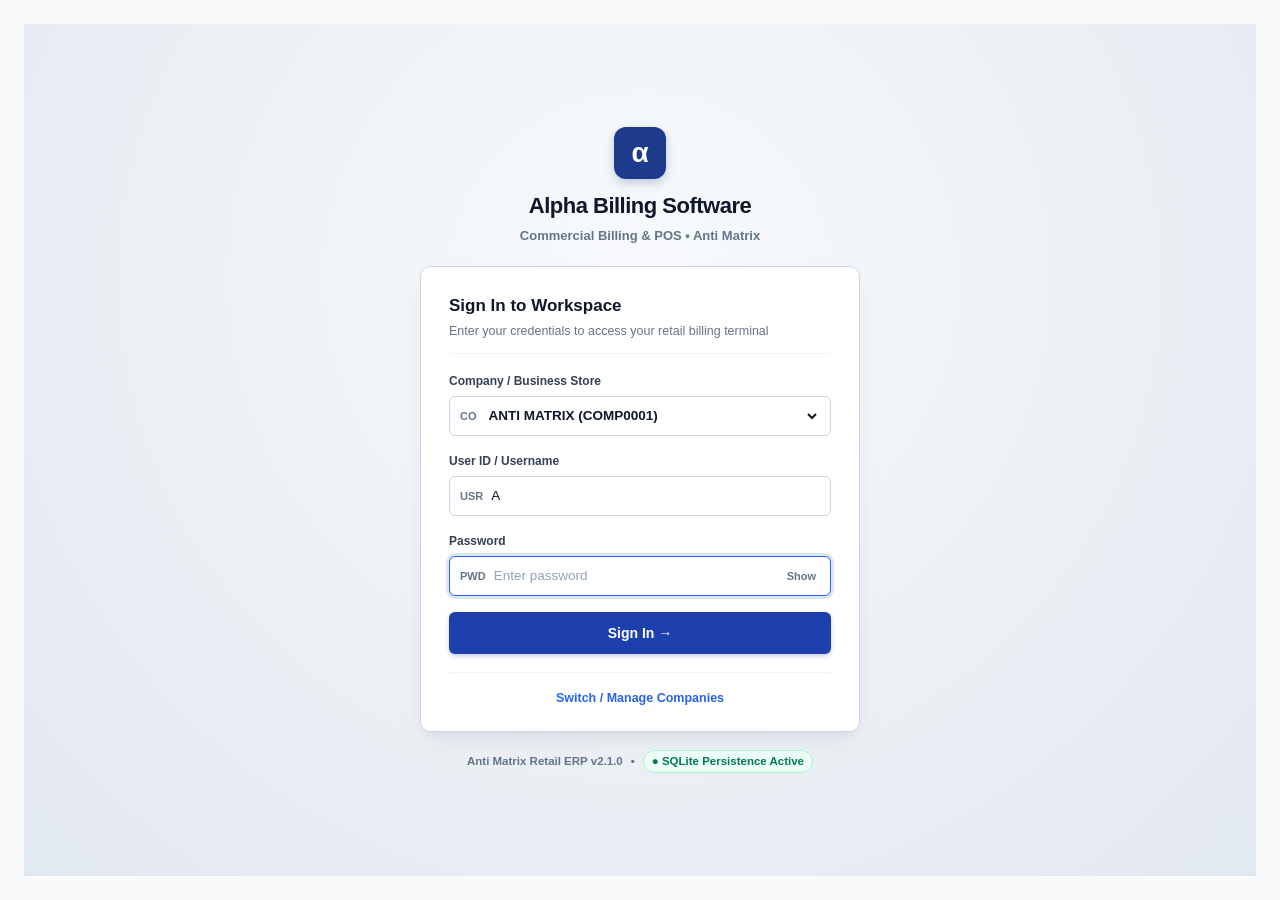
==== index.html @ c606960a "ref(tests): fix low-stock notification tests and modernize database operations - Fix _create_test_cu" ====
<!DOCTYPE html>
<html lang="en">
<head>
  <meta charset="UTF-8" />
  <meta name="viewport" content="width=device-width, initial-scale=1.0" />
  <title>ALPHA BILLING - Enterprise Cloud Business ERP</title>
  <link rel="stylesheet" href="styles.css" />
</head>
<body>
  <div class="alpha-app-shell" id="app-root">
    <!-- Backdrop for mobile drawer navigation -->
    <div class="alpha-backdrop" id="alpha-backdrop"></div>

    <!-- A. LEFT SIDEBAR -->
    <aside class="alpha-sidebar" id="alpha-sidebar" style="display: none;">
      <!-- Brand Identity Header -->
      <div class="alpha-sidebar-brand">
        <div class="brand-link" id="brand-home-link" onclick="if(window.showScreen) window.showScreen('view-dashboard');">
          <div class="brand-logo-icon">&alpha;</div>
          <div class="brand-meta">
            <span class="brand-title">ALPHA BILLING</span>
            <span class="brand-subtitle">Cloud Business ERP</span>
          </div>
        </div>
        <button type="button" class="btn-sidebar-toggle" id="btn-sidebar-toggle" title="Collapse Sidebar (Ctrl+B)">
          <svg width="16" height="16" viewBox="0 0 24 24" fill="none" stroke="currentColor" stroke-width="2" stroke-linecap="round" stroke-linejoin="round"><rect width="18" height="18" x="3" y="3" rx="2" ry="2"/><path d="M9 3v18"/><path d="m16 15-3-3 3-3"/></svg>
        </button>
      </div>

      <!-- 8 Primary Navigation Sections (Injected by js/navigation.js) -->
      <nav class="alpha-sidebar-nav" id="alpha-sidebar-nav" role="navigation" aria-label="Primary Navigation">
      </nav>

      <!-- User Profile Footer -->
      <div class="alpha-sidebar-footer" id="alpha-sidebar-footer">
        <div class="user-avatar-badge" id="sidebar-user-avatar">
          <span></span>
          <span class="user-status-dot"></span>
        </div>
        <div class="user-info">
          <span class="user-name" id="sidebar-user-name"></span>
          <span class="user-role-badge" id="sidebar-user-role"></span>
        </div>
        <button type="button" class="btn-user-action" id="btn-sidebar-logout" title="Sign Out">
          <svg width="16" height="16" viewBox="0 0 24 24" fill="none" stroke="currentColor" stroke-width="2" stroke-linecap="round" stroke-linejoin="round"><path d="M9 21H5a2 2 0 0 1-2-2V5a2 2 0 0 1 2-2h4"/><polyline points="16 17 21 12 16 7"/><line x1="21" y1="12" x2="9" y2="12"/></svg>
        </button>
      </div>
    </aside>

    <!-- B. MAIN CONTENT WRAPPER -->
    <div class="alpha-content-wrapper">
      <!-- TOP HEADER -->
      <header class="alpha-top-header" id="alpha-top-header" style="display: none;">
        <div class="header-left-group">
          <button type="button" class="btn-mobile-menu-toggle" id="btn-mobile-menu-toggle" aria-label="Toggle Navigation">
            <svg width="20" height="20" viewBox="0 0 24 24" fill="none" stroke="currentColor" stroke-width="2" stroke-linecap="round" stroke-linejoin="round"><line x1="4" x2="20" y1="12" y2="12"/><line x1="4" x2="20" y1="6" y2="6"/><line x1="4" x2="20" y1="18" y2="18"/></svg>
          </button>
          <div class="header-title-box">
            <h1 class="header-page-title" id="header-page-title">Business Dashboard</h1>
            <nav class="header-breadcrumb" id="dashboard-breadcrumb">
              <span class="breadcrumb-crumb">Alpha Billing</span>
              <span class="breadcrumb-sep">&rsaquo;</span>
              <span class="breadcrumb-crumb">Display</span>
              <span class="breadcrumb-sep">&rsaquo;</span>
              <span class="breadcrumb-active">Dashboard</span>
            </nav>
          </div>
        </div>

        <!-- Center Context Selectors -->
        <div class="header-center-selectors">
          <!-- Company Selector Dropdown -->
          <div style="position:relative;">
            <button type="button" class="context-selector-pill" id="btn-header-company" title="Switch Company Context">
              <span class="context-icon"></span>
              <div class="context-label-box">
                <span class="context-tag">Company</span>
                <span class="context-value" id="header-company-val"></span>
              </div>
              <span class="context-chevron"></span>
            </button>
            <div class="alpha-dropdown-menu align-left" id="dropdown-header-company"></div>
          </div>

          <!-- Branch Selector Dropdown -->
          <div style="position:relative;">
            <button type="button" class="context-selector-pill" id="btn-header-branch" title="Switch Operational Branch">
              <span class="context-icon"></span>
              <div class="context-label-box">
                <span class="context-tag">Branch</span>
                <span class="context-value" id="header-branch-val"></span>
              </div>
              <span class="context-chevron"></span>
            </button>
            <div class="alpha-dropdown-menu align-left" id="dropdown-header-branch"></div>
          </div>
        </div>

        <!-- Right Action Group -->
        <div class="header-right-group">
          <!-- Global Search Trigger -->
          <button type="button" class="global-search-btn" id="btn-trigger-global-search">
            <span class="search-icon-wrap"></span>
            <span>Search anything...</span>
            <kbd class="search-shortcut-hint">Ctrl K</kbd>
          </button>

          <!-- Display Zoom Controls -->
          <div class="header-zoom-strip">
            <button type="button" class="btn-header-zoom" id="btn-zoom-out" title="Zoom Out (-)">-</button>
            <span class="header-zoom-label" id="header-zoom-label">100%</span>
            <button type="button" class="btn-header-zoom" id="btn-zoom-in" title="Zoom In (+)">+</button>
          </div>

          <!-- Compatibility quick-zoom-label -->
          <span style="display:none;" id="quick-zoom-label">100%</span>
          <button type="button" style="display:none;" id="quick-zoom-out">-</button>
          <button type="button" style="display:none;" id="quick-zoom-in">+</button>

          <!-- Notifications Bell -->
          <div style="position:relative;">
            <button type="button" class="header-icon-btn" id="btn-header-notifications" title="System Notifications">
              <span class="notif-icon-wrap"></span>
              <span class="notification-count-badge" id="header-notif-badge">3</span>
            </button>
            <div class="alpha-dropdown-menu" id="dropdown-header-notifications" style="min-width:300px;"></div>
          </div>

          <!-- Settings Shortcut -->
          <button type="button" class="header-icon-btn" id="btn-header-settings" title="Configuration & Features">
          </button>

          <!-- User Profile Trigger -->
          <div style="position:relative;">
            <button type="button" class="header-user-btn" id="btn-header-user">
              <div class="header-user-avatar" id="header-user-avatar"></div>
              <span class="header-user-name" id="header-user-name"></span>
              <span class="user-chevron"></span>
            </button>
            <div class="alpha-dropdown-menu" id="dropdown-header-user"></div>
          </div>
        </div>
      </header>

      <!-- DUAL BILLING MODE INTERNAL APPLICATION TABS BAR -->
      <nav class="alpha-app-tabs-bar" id="app-tabs-bar" style="display: none;" aria-label="Internal Billing Workspaces">
        <div class="alpha-tabs-list" id="alpha-tabs-list">
          <button type="button" class="alpha-tab-btn active" id="tab-btn-traditional" data-tab="traditional" title="Switch to Traditional Billing Workspace">
            <span class="tab-icon">🏢</span>
            <span class="tab-title">Traditional Billing</span>
            <span class="tab-badge" id="tab-trad-badge">Dashboard</span>
            <span class="tab-close" id="btn-close-trad-tab" title="Close Tab">&times;</span>
          </button>
          <button type="button" class="alpha-tab-btn" id="tab-btn-fast-billing" data-tab="fast_billing" title="Switch to Fast Billing Cashier Workspace">
            <span class="tab-icon">⚡</span>
            <span class="tab-title">Fast Billing</span>
            <span class="tab-badge" id="tab-fast-badge">Cashier POS</span>
            <span class="tab-close" id="btn-close-fast-tab" title="Close Tab">&times;</span>
          </button>
        </div>
        <div class="alpha-tabs-actions">
          <span class="tab-mode-indicator" id="tab-mode-indicator">Mode: Traditional Billing</span>
          <button type="button" class="btn-tab-switch-mode" id="btn-tab-switch-mode" title="Open Billing Mode Selection">
            <span>+ Switch Mode</span>
          </button>
        </div>
      </nav>

      <!-- C. MAIN DASHBOARD VIEWPORT (Scrollable) -->
      <main class="alpha-main-viewport workspace-area" id="main-workspace">
<!-- =========================================================
           VIEW 0: STANDALONE LOGIN SCREEN (Screen 1 - Launch)
      ========================================================== -->
      <section class="screen-view active" id="view-login">
        <div class="login-screen-canvas">
          <div class="login-card-container">
            <!-- Brand & Product Header -->
            <div class="login-brand-header">
              <div class="login-brand-logo-wrap">
                <span class="login-brand-symbol">&alpha;</span>
              </div>
              <h1 class="login-product-name">Alpha Billing Software</h1>
              <p class="login-product-by">Commercial Billing &amp; POS &bull; Anti Matrix</p>
            </div>

            <!-- Login Form Card -->
            <div class="login-card">
              <div class="login-card-header">
                <h2>Sign In to Workspace</h2>
                <p>Enter your credentials to access your retail billing terminal</p>
              </div>

              <!-- Inline Alert / Error Notice -->
              <div class="login-alert-banner" id="login-alert" style="display: none;" role="alert">
                <span class="alert-icon" style="font-weight: 800; color: #d97706;">!</span>
                <span class="alert-text" id="login-alert-text">Invalid User ID or Password.</span>
              </div>

              <form class="login-form-body" id="login-main-form" onsubmit="return false;" autocomplete="off">
                <!-- Company Selector Row -->
                <div class="login-input-group">
                  <label for="login-company-select">Company / Business Store</label>
                  <div class="input-with-icon-wrap">
                    <span class="field-icon" style="font-size: 11px; font-weight: 700; color: #64748b;">CO</span>
                    <select id="login-company-select" class="login-select-field">
                      <option value="COMP0001">ANTI MATRIX (COMP0001)</option>
                    </select>
                  </div>
                </div>

                <!-- User ID Field -->
                <div class="login-input-group">
                  <label for="login-user-input">User ID / Username</label>
                  <div class="input-with-icon-wrap">
                    <span class="field-icon" style="font-size: 11px; font-weight: 700; color: #64748b;">USR</span>
                    <input 
                      type="text" 
                      id="login-user-input" 
                      class="login-text-input" 
                      placeholder="e.g. A or Admin" 
                      value="A" 
                      required 
                      autocomplete="username"
                    />
                  </div>
                </div>

                <!-- Password Field with Show/Hide Toggle -->
                <div class="login-input-group">
                  <label for="login-pwd-input">Password</label>
                  <div class="input-with-icon-wrap">
                    <span class="field-icon" style="font-size: 11px; font-weight: 700; color: #64748b;">PWD</span>
                    <input 
                      type="password" 
                      id="login-pwd-input" 
                      class="login-text-input" 
                      placeholder="Enter password" 
                      required 
                      autocomplete="current-password"
                    />
                    <button type="button" class="btn-toggle-pwd" id="btn-toggle-pwd" title="Show or hide password" aria-label="Show or hide password">
                      <span id="pwd-toggle-icon" style="font-size: 11px; font-weight: 700; color: #64748b;">Show</span>
                    </button>
                  </div>
                </div>

                <!-- Submit Button with Spinner -->
                <button type="submit" class="btn-login-submit" id="btn-login-submit">
                  <span class="login-btn-spinner" id="login-btn-spinner" style="display: none;"></span>
                  <span class="login-btn-text" id="login-btn-text">Sign In &rarr;</span>
                </button>

                <!-- Company Management Link -->
                <div class="login-card-links">
                  <button type="button" class="btn-link-action" id="btn-goto-companies">
                    <span>Switch / Manage Companies</span>
                  </button>
                </div>
              </form>
            </div>

            <!-- Footer Meta -->
            <div class="login-footer-meta">
              <span>Anti Matrix Retail ERP v2.1.0</span>
              <span class="meta-dot">&bull;</span>
              <span id="login-db-status" class="login-db-pill">● SQLite Persistence Active</span>
            </div>
          </div>
        </div>
      </section>

      <!-- =========================================================
           VIEW 1: LIST OF COMPANIES (Dedicated Company Selector)
      ========================================================== -->
      <section class="screen-view" id="view-companies">
        <div class="dialog-window">
          <div class="dialog-header">
            <h1 class="dialog-title">List of Companies</h1>
            <p class="data-dir">( Data Directory : <span id="data-directory-path">D:\Alpha\Data</span> )</p>
          </div>

          <div class="dialog-content">
            <!-- Search / Filter Input Bar -->
            <div class="search-bar-wrapper">
              <input 
                type="text" 
                id="company-search" 
                class="search-input" 
                placeholder="Search Company" 
                autocomplete="off" 
                aria-label="Search company"
              />
            </div>

            <!-- Companies Table Container -->
            <div class="table-container" tabindex="0" id="table-container" aria-label="Companies List">
              <table class="companies-table" id="companies-table">
                <thead>
                  <tr>
                    <th class="col-name">Company Name</th>
                    <th class="col-code">Code</th>
                    <th class="col-finyear">Fin. Year(s)</th>
                    <th class="col-taxno">TIN/GST No.</th>
                  </tr>
                </thead>
                <tbody id="company-rows">
                  <!-- Populated dynamically -->
                </tbody>
              </table>
            </div>

            <!-- Bottom Control Bar -->
            <div class="dialog-footer">
              <div class="footer-left">
                <label class="custom-checkbox">
                  <input type="checkbox" id="chk-fin-year" checked />
                  <span class="checkmark"></span>
                  Show Financial Year(s)
                </label>
                <label class="custom-checkbox">
                  <input type="checkbox" id="chk-tax-no" checked />
                  <span class="checkmark"></span>
                  Show Tax No.
                </label>
              </div>

              <div class="footer-right">
                <button type="button" class="btn-action primary-btn" id="btn-create-company-modal">+ Create Company</button>
                <button type="button" class="btn-action" id="btn-select">Select Company</button>
                <button type="button" class="btn-action" id="btn-companies-back">&larr; Back to Login</button>
                <button type="button" class="btn-action" id="btn-quit" style="display:none;">Quit</button>
              </div>
            </div>

            <!-- Record Counter -->
            <div class="record-counter" id="record-status">Record - 1 # 1</div>
          </div>
        </div>
      </section>

      <!-- =========================================================
           VIEW: DUAL BILLING MODE SELECTION (Screen 2)
      ========================================================== -->
      <section class="screen-view mode-selection-view" id="view-mode-selection">
        <!-- Top Session Status Bar -->
        <header class="mode-selection-header">
          <div class="mode-header-brand">
            <span class="mode-brand-badge">&alpha;</span>
            <span class="mode-app-title">ANTI MATRIX &bull; Alpha Billing Software</span>
          </div>

          <div class="mode-session-info">
            <span class="mode-session-item">Company: <strong id="mode-company-name">ANTI MATRIX</strong></span>
            <span class="mode-session-item">Branch: <strong id="mode-branch-name">Main Branch</strong></span>
            <span class="mode-session-item">User: <strong id="mode-user-name">A (Administrator)</strong></span>
            <span class="mode-session-item">FY: <strong id="mode-fy-name">2026-27</strong></span>
            <span class="db-status-pill" id="mode-db-status">● SQLite Active</span>
          </div>

          <div class="mode-header-actions">
            <button type="button" class="btn-mode-nav" id="btn-mode-settings" title="Configure company options">Settings</button>
            <button type="button" class="btn-mode-nav logout-btn" id="btn-mode-logout" title="End session and return to Login">Logout</button>
          </div>
        </header>

        <!-- Main Mode Selection Content -->
        <div class="mode-selection-body">
          <div class="mode-title-block">
            <h1 class="mode-main-heading">Choose Your Billing Mode</h1>
            <p class="mode-sub-heading">Select the specialized billing workspace for your retail counter</p>
          </div>

          <div class="mode-cards-grid">
            <!-- Card A: Traditional Billing -->
            <div class="mode-card card-billing" id="card-mode-billing" tabindex="0" role="button" aria-label="Open Traditional Billing">
              <span class="mode-card-badge">ENTERPRISE INVOICING</span>
              <div class="mode-card-icon-wrap">
                <svg class="mode-card-icon-svg" viewBox="0 0 24 24" fill="none" stroke="#2563eb" stroke-width="2" stroke-linecap="round" stroke-linejoin="round">
                  <path d="M14 2H6a2 2 0 0 0-2 2v16a2 2 0 0 0 2 2h12a2 2 0 0 0 2-2V8z"></path>
                  <polyline points="14 2 14 8 20 8"></polyline>
                  <line x1="16" y1="13" x2="8" y2="13"></line>
                  <line x1="16" y1="17" x2="8" y2="17"></line>
                  <polyline points="10 9 9 9 8 9"></polyline>
                </svg>
              </div>
              <h2 class="mode-card-title">Billing</h2>
              <h3 class="mode-card-subtitle">Traditional Billing &amp; Accounting</h3>
              <p class="mode-card-desc">
                Create detailed sales invoices, manage customers, select products, configure applicable taxes, and handle traditional billing workflows.
              </p>
              <ul class="mode-feature-list">
                <li><span class="feature-check">&check;</span> Multi-item detailed tax invoices (A4 / Voucher)</li>
                <li><span class="feature-check">&check;</span> Full Account Master & Customer GST profiles</li>
                <li><span class="feature-check">&check;</span> CGST, SGST & IGST tax breakdown with bill sundries</li>
                <li><span class="feature-check">&check;</span> Sales register, modifications, and credit ledgers</li>
              </ul>
              <button type="button" class="btn-mode-action btn-select-billing" id="btn-select-billing">
                Open Billing [ 1 ] &rarr;
              </button>
            </div>

            <!-- Card B: Fast Billing POS -->
            <div class="mode-card card-fast-billing" id="card-mode-fast-billing" tabindex="0" role="button" aria-label="Open Fast Billing POS">
              <span class="mode-card-badge">HIGH-SPEED SUPERMARKET POS</span>
              <div class="mode-card-icon-wrap">
                <svg class="mode-card-icon-svg" viewBox="0 0 24 24" fill="none" stroke="#059669" stroke-width="2" stroke-linecap="round" stroke-linejoin="round">
                  <rect x="2" y="4" width="20" height="16" rx="2"></rect>
                  <path d="M6 8h.01M6 12h.01M6 16h.01M10 8h8M10 12h8M10 16h4"></path>
                  <circle cx="18" cy="16" r="1"></circle>
                </svg>
              </div>
              <h2 class="mode-card-title">Fast Billing</h2>
              <h3 class="mode-card-subtitle">High-Speed Retail POS</h3>
              <p class="mode-card-desc">
                Scan products, add items instantly, calculate totals automatically, collect payments, and print customer receipts.
              </p>
              <ul class="mode-feature-list">
                <li><span class="feature-check">&check;</span> Rapid USB HID barcode scanner support</li>
                <li><span class="feature-check">&check;</span> Live cart, repeated scan quantity increment</li>
                <li><span class="feature-check">&check;</span> Fractional quantities (0.250 kg vegetables, kg/litre)</li>
                <li><span class="feature-check">&check;</span> Quick Cash, UPI & Card payments with 58/80mm receipts</li>
              </ul>
              <button type="button" class="btn-mode-action btn-select-fast-billing" id="btn-select-fast-billing">
                Open Fast Billing [ 2 ] &rarr;
              </button>
            </div>
          </div>

          <!-- Bottom Keyboard Shortcuts Hints -->
          <div class="mode-footer-hints">
            [ 1 ] or [ B ] - Open Billing &nbsp;&bull;&nbsp; [ 2 ] or [ F ] - Open Fast Billing &nbsp;&bull;&nbsp; [ S ] - Settings &nbsp;&bull;&nbsp; [ Esc ] - Logout
          </div>
        </div>
      </section>

      
      <!-- =========================================================
           VIEW: ALPHA BILLING PREMIUM DASHBOARD
      ========================================================== -->
      <section class="screen-view" id="view-dashboard">
        <!-- 1. Welcome & Business Context Section -->
        <div class="dashboard-welcome-banner">
          <div class="welcome-left-col">
            <div class="welcome-greeting-row">
              <h2 class="welcome-heading" id="welcome-greeting-heading"></h2>
              <span class="business-data-mode-badge" id="business-data-mode-badge">
                <span class="mode-pulse-dot"></span>
                <span id="business-data-mode-text">Awaiting Authentication</span>
              </span>
            </div>
            <div class="welcome-context-meta">
              <span class="meta-pill">Company: <strong id="welcome-ctx-company">--</strong></span>
              <span class="meta-sep">&bull;</span>
              <span class="meta-pill">Branch: <strong id="welcome-ctx-branch">--</strong></span>
              <span class="meta-sep">&bull;</span>
              <span class="meta-pill">FY: <strong id="welcome-ctx-year">--</strong></span>
              <span class="meta-sep">&bull;</span>
              <span class="meta-pill">Currency: <strong>INR (₹)</strong></span>
            </div>
          </div>
          <div class="welcome-right-col">
            <div class="current-datetime-box">
              <span class="current-date-text" id="welcome-current-date">Thursday, 5 November 2026</span>
              <span class="current-time-text" id="welcome-current-time">11:45:00 AM</span>
            </div>
            <div class="welcome-actions-row">
              <button type="button" class="btn-alpha btn-alpha-primary" id="btn-quick-new-sale" onclick="if(window.showScreen) window.showScreen('view-sales-voucher');">
                + New Sale
              </button>
              <button type="button" class="btn-alpha btn-alpha-secondary" id="btn-quick-new-purc" onclick="if(window.showScreen) window.showScreen('view-purchase-entry');">
                + Inward Purchase
              </button>
              <button type="button" class="btn-alpha btn-alpha-secondary" id="btn-quick-add-item" onclick="if(window.showScreen) window.showScreen('view-add-item-master');">
                + Add Product
              </button>
              <button type="button" class="btn-alpha btn-alpha-subtle" id="btn-quick-daybook" onclick="if(window.showScreen) window.showScreen('view-day-book');">
                Day Book
              </button>
            </div>
          </div>
        </div>

        <!-- 2. Business Overview - 6 KPI Metric Cards -->
        <div class="kpi-grid">
          <!-- Card 1: Today's Sales -->
          <div class="kpi-card" id="kpi-card-sales">
            <div class="kpi-header">
              <span class="kpi-title">Today's Sales</span>
              <div class="kpi-icon-wrap sales" id="kpi-icon-sales"></div>
            </div>
            <div class="kpi-value-row">
              <span class="kpi-value" id="dash-today-sales">₹ 48,250.00</span>
            </div>
            <div class="kpi-footer">
              <span class="kpi-delta positive" id="dash-sales-delta">&uarr; +14.8%</span>
              <span class="kpi-subtext" id="dash-sales-count">34 Invoices</span>
            </div>
          </div>

          <!-- Card 2: Today's Purchases -->
          <div class="kpi-card" id="kpi-card-purchases">
            <div class="kpi-header">
              <span class="kpi-title">Today's Purchases</span>
              <div class="kpi-icon-wrap purchases" id="kpi-icon-purchases"></div>
            </div>
            <div class="kpi-value-row">
              <span class="kpi-value" id="dash-today-purchases">₹ 24,180.00</span>
            </div>
            <div class="kpi-footer">
              <span class="kpi-delta negative" id="dash-purchases-delta">&darr; -4.2%</span>
              <span class="kpi-subtext" id="dash-purchases-count">5 Bills</span>
            </div>
          </div>

          <!-- Card 3: Total Stock Value -->
          <div class="kpi-card" id="kpi-card-stock">
            <div class="kpi-header">
              <span class="kpi-title">Total Stock Value</span>
              <div class="kpi-icon-wrap stock" id="kpi-icon-stock"></div>
            </div>
            <div class="kpi-value-row">
              <span class="kpi-value" id="dash-total-stock-value">₹ 4,82,600.00</span>
            </div>
            <div class="kpi-footer">
              <span class="status-pill status-pill-warning" style="font-size:10px;" id="dash-low-stock">3 items low</span>
              <span class="kpi-subtext" id="dash-stock-count">142 Active SKUs</span>
            </div>
          </div>

          <!-- Card 4: Outstanding Receivables -->
          <div class="kpi-card" id="kpi-card-receivables">
            <div class="kpi-header">
              <span class="kpi-title">Outstanding Receivables</span>
              <div class="kpi-icon-wrap receivables" id="kpi-icon-receivables"></div>
            </div>
            <div class="kpi-value-row">
              <span class="kpi-value" id="dash-receivables">₹ 62,400.00</span>
            </div>
            <div class="kpi-footer">
              <span class="kpi-delta positive">92% Collected</span>
              <span class="kpi-subtext" id="dash-receivables-count">8 Overdue</span>
            </div>
          </div>

          <!-- Card 5: Outstanding Payables -->
          <div class="kpi-card" id="kpi-card-payables">
            <div class="kpi-header">
              <span class="kpi-title">Outstanding Payables</span>
              <div class="kpi-icon-wrap payables" id="kpi-icon-payables"></div>
            </div>
            <div class="kpi-value-row">
              <span class="kpi-value" id="dash-payables">₹ 38,900.00</span>
            </div>
            <div class="kpi-footer">
              <span class="status-pill status-pill-neutral" style="font-size:10px;">Scheduled</span>
              <span class="kpi-subtext" id="dash-payables-count">4 Suppliers Due</span>
            </div>
          </div>

          <!-- Card 6: Today's Expenses -->
          <div class="kpi-card" id="kpi-card-expenses">
            <div class="kpi-header">
              <span class="kpi-title">Today's Expenses</span>
              <div class="kpi-icon-wrap expenses" id="kpi-icon-expenses"></div>
            </div>
            <div class="kpi-value-row">
              <span class="kpi-value" id="dash-today-expenses">₹ 3,450.00</span>
            </div>
            <div class="kpi-footer">
              <span class="kpi-subtext" id="dash-held-bills">0 held bills</span>
              <span class="kpi-subtext">Operating & Sundry</span>
            </div>
          </div>
        </div>

        <!-- 3. Analytics Section (4 Charts Grid) -->
        <div class="analytics-grid">
          <!-- Chart 1 & 2: Sales & Purchase 7-Day Trend Chart -->
          <div class="alpha-card chart-card">
            <div class="card-header-clean">
              <div class="card-title-group">
                <h3 class="card-title">Sales & Procurement Trend</h3>
                <p class="card-subtitle">Daily turnover vs procurement cost (7-Day Rolling)</p>
              </div>
              <div class="chart-filter-pills">
                <button type="button" class="btn-chart-filter active">Last 7 Days</button>
                <button type="button" class="btn-chart-filter" onclick="if(window.showToast) window.showToast('Monthly aggregation ready.');">Month</button>
                <button type="button" class="btn-chart-filter" onclick="if(window.showToast) window.showToast('FY Quarterly aggregation ready.');">Quarter</button>
              </div>
            </div>
            <div class="card-body-clean">
              <div class="chart-canvas-wrapper" id="chart-sales-trend-container">
                <!-- Dynamically drawn SVG chart -->
              </div>
              <div style="display:flex; justify-content:center; gap:24px; padding-top:8px; font-size:12px; color:var(--alpha-text-muted);">
                <span style="display:flex; align-items:center; gap:6px;">
                  <span style="width:12px; height:12px; background:#2563eb; border-radius:3px;"></span> Daily Sales (Turnover)
                </span>
                <span style="display:flex; align-items:center; gap:6px;">
                  <span style="width:12px; height:12px; background:#93c5fd; border-radius:3px;"></span> Inward Purchases (Cost)
                </span>
              </div>
            </div>
          </div>

          <!-- Chart 3: Payment Summary Breakdown -->
          <div class="alpha-card chart-card">
            <div class="card-header-clean">
              <div class="card-title-group">
                <h3 class="card-title">Payment Settlement Breakdown</h3>
                <p class="card-subtitle">Collection breakdown by settlement channel</p>
              </div>
              <button type="button" class="btn-alpha btn-alpha-subtle btn-alpha-sm" onclick="if(window.showScreen) window.showScreen('view-day-book');">
                View Ledger
              </button>
            </div>
            <div class="card-body-clean" id="chart-payment-summary-container">
              <!-- Rendered by js/dashboard.js -->
            </div>
          </div>
        </div>

        <!-- Revenue & Expense Comparison Chart -->
        <div class="alpha-card">
          <div class="card-header-clean">
            <div class="card-title-group">
              <h3 class="card-title">Revenue vs. Cost of Goods & Operating Expenses</h3>
              <p class="card-subtitle">Monthly financial comparison demonstrating operational gross margins</p>
            </div>
            <span class="status-pill status-pill-success">Gross Margin: 32.4%</span>
          </div>
          <div class="card-body-clean">
            <div class="chart-canvas-wrapper" id="chart-revenue-expense-container">
              <!-- Dynamically drawn SVG chart -->
            </div>
            <div style="display:flex; justify-content:center; gap:24px; padding-top:8px; font-size:12px; color:var(--alpha-text-muted);">
              <span style="display:flex; align-items:center; gap:6px;">
                <span style="width:12px; height:12px; background:#10b981; border-radius:3px;"></span> Gross Invoiced Revenue
              </span>
              <span style="display:flex; align-items:center; gap:6px;">
                <span style="width:12px; height:12px; background:#f59e0b; border-radius:3px;"></span> Procurement & Cost of Sales
              </span>
            </div>
          </div>
        </div>

        <!-- 4. Recent Activities & Quick Actions Grid -->
        <div class="activity-quick-grid">
          <!-- Structured Recent Activities Tabs -->
          <div class="alpha-card">
            <div class="card-header-clean" style="padding-bottom: 0; border-bottom: none;">
              <div class="card-title-group">
                <h3 class="card-title">Recent Business Activities</h3>
                <p class="card-subtitle">Real-time audit log of postings, invoices and inward vouchers</p>
              </div>
            </div>
            
            <!-- Tab Navigation -->
            <div class="activity-tabs-header">
              <button type="button" class="btn-activity-tab active" data-tab-target="invoices">Recent Invoices</button>
              <button type="button" class="btn-activity-tab" data-tab-target="purchases">Inward Purchases</button>
              <button type="button" class="btn-activity-tab" data-tab-target="payments">Collections & Payments</button>
              <button type="button" class="btn-activity-tab" data-tab-target="adjustments">Stock Adjustments</button>
            </div>

            <!-- Tab Panes -->
            <div style="padding: 16px;">
              <!-- Tab 1: Invoices -->
              <div class="activity-tab-pane active" id="tab-pane-invoices">
                <div class="alpha-table-container">
                  <table class="alpha-table">
                    <thead>
                      <tr>
                        <th>Voucher #</th>
                        <th>Customer / Party</th>
                        <th>Amount (₹)</th>
                        <th>Payment</th>
                        <th>Status</th>
                        <th>Time</th>
                      </tr>
                    </thead>
                    <tbody id="dash-recent-sales-tbody"></tbody>
                  </table>
                </div>
                <div style="margin-top: 12px; text-align: right;">
                  <button type="button" class="btn-alpha btn-alpha-subtle btn-alpha-sm" id="dash-btn-view-all-sales" onclick="if(window.showScreen) window.showScreen('view-sales-list');">
                    View All Invoices &rarr;
                  </button>
                </div>
              </div>

              <!-- Tab 2: Purchases -->
              <div class="activity-tab-pane" id="tab-pane-purchases">
                <div class="alpha-table-container">
                  <table class="alpha-table">
                    <thead>
                      <tr>
                        <th>PO / Purc #</th>
                        <th>Supplier Head</th>
                        <th>Total Amount</th>
                        <th>GST Amount</th>
                        <th>Status</th>
                        <th>Received</th>
                      </tr>
                    </thead>
                    <tbody id="dash-recent-purchases-tbody"></tbody>
                  </table>
                </div>
                <div style="margin-top: 12px; text-align: right;">
                  <button type="button" class="btn-alpha btn-alpha-subtle btn-alpha-sm" id="dash-btn-view-all-purchases" onclick="if(window.showScreen) window.showScreen('view-purchase-list');">
                    View Purchase Register &rarr;
                  </button>
                </div>
              </div>

              <!-- Tab 3: Payments -->
              <div class="activity-tab-pane" id="tab-pane-payments">
                <div class="alpha-table-container">
                  <table class="alpha-table">
                    <thead>
                      <tr>
                        <th>Voucher</th>
                        <th>Account Head / Party</th>
                        <th>Amount</th>
                        <th>Mode</th>
                        <th>Type</th>
                        <th>Time</th>
                      </tr>
                    </thead>
                    <tbody id="dash-recent-payments-tbody"></tbody>
                  </table>
                </div>
              </div>

              <!-- Tab 4: Stock Adjustments -->
              <div class="activity-tab-pane" id="tab-pane-adjustments">
                <div class="alpha-table-container">
                  <table class="alpha-table">
                    <thead>
                      <tr>
                        <th>Item SKU</th>
                        <th>Type</th>
                        <th>Quantity</th>
                        <th>Reason / Particulars</th>
                        <th>Date</th>
                      </tr>
                    </thead>
                    <tbody id="dash-recent-stock-adjustments-tbody"></tbody>
                  </table>
                </div>
              </div>
            </div>
          </div>

          <!-- Quick Actions Panel -->
          <div class="alpha-card">
            <div class="card-header-clean">
              <div class="card-title-group">
                <h3 class="card-title">Quick Operations</h3>
                <p class="card-subtitle">Common enterprise workflows</p>
              </div>
              <button type="button" class="btn-alpha btn-alpha-subtle btn-alpha-sm" id="dash-btn-refresh-overview" title="Refresh Dashboard KPIs">
                Refresh
              </button>
            </div>
            <div class="card-body-clean">
              <div class="quick-actions-panel" id="dashboard-quick-actions-panel">
                <button type="button" class="quick-action-tile" id="dash-btn-pos" onclick="if(window.showScreen) window.showScreen('view-fast-billing');">
                  <div class="tile-icon-box">
                    <svg width="18" height="18" viewBox="0 0 24 24" fill="none" stroke="currentColor" stroke-width="2" stroke-linecap="round" stroke-linejoin="round"><path d="M6 2 3 6v14a2 2 0 0 0 2 2h14a2 2 0 0 0 2-2V6l-3-4Z"/><path d="M3 6h18"/><path d="M16 10a4 4 0 0 1-8 0"/></svg>
                  </div>
                  <div>
                    <div class="tile-label">Fast Billing (POS)</div>
                    <div class="tile-desc">Quick barcode retail counter</div>
                  </div>
                </button>
                <button type="button" class="quick-action-tile" id="dash-btn-sales-add" onclick="if(window.showScreen) window.showScreen('view-sales-voucher');">
                  <div class="tile-icon-box">
                    <svg width="18" height="18" viewBox="0 0 24 24" fill="none" stroke="currentColor" stroke-width="2" stroke-linecap="round" stroke-linejoin="round"><path d="M15 2H6a2 2 0 0 0-2 2v16a2 2 0 0 0 2 2h12a2 2 0 0 0 2-2V7Z"/><path d="M14 2v4a2 2 0 0 0 2 2h4"/><path d="M10 9H8"/><path d="M16 13H8"/><path d="M16 17H8"/></svg>
                  </div>
                  <div>
                    <div class="tile-label">New Sales Invoice</div>
                    <div class="tile-desc">Detailed tax invoice entry</div>
                  </div>
                </button>
                <button type="button" class="quick-action-tile" id="dash-btn-purchase-add" onclick="if(window.showScreen) window.showScreen('view-purchase-entry');">
                  <div class="tile-icon-box">
                    <svg width="18" height="18" viewBox="0 0 24 24" fill="none" stroke="currentColor" stroke-width="2" stroke-linecap="round" stroke-linejoin="round"><circle cx="8" cy="21" r="1"/><circle cx="19" cy="21" r="1"/><path d="M2.05 2.05h2l2.66 12.42a2 2 0 0 0 2 1.58h9.78a2 2 0 0 0 1.95-1.57l1.65-7.43H5.12"/></svg>
                  </div>
                  <div>
                    <div class="tile-label">Inward Purchase Entry</div>
                    <div class="tile-desc">Record vendor supplier bill</div>
                  </div>
                </button>
                <button type="button" class="quick-action-tile" id="dash-btn-product-add" onclick="if(window.showScreen) window.showScreen('view-add-item-master');">
                  <div class="tile-icon-box">
                    <svg width="18" height="18" viewBox="0 0 24 24" fill="none" stroke="currentColor" stroke-width="2" stroke-linecap="round" stroke-linejoin="round"><circle cx="12" cy="12" r="10"/><path d="M8 12h8"/><path d="M12 8v8"/></svg>
                  </div>
                  <div>
                    <div class="tile-label">Add Product SKU</div>
                    <div class="tile-desc">Create new inventory item</div>
                  </div>
                </button>
                <button type="button" class="quick-action-tile" id="dash-btn-stock-view" onclick="if(window.showScreen) window.showScreen('view-stock-summary');">
                  <div class="tile-icon-box">
                    <svg width="18" height="18" viewBox="0 0 24 24" fill="none" stroke="currentColor" stroke-width="2" stroke-linecap="round" stroke-linejoin="round"><path d="m7.5 4.27 9 5.15"/><path d="M21 8a2 2 0 0 0-1-1.73l-7-4a2 2 0 0 0-2 0l-7 4A2 2 0 0 0 3 8v8a2 2 0 0 0 1 1.73l7 4a2 2 0 0 0 2 0l7-4A2 2 0 0 0 21 16Z"/><path d="m3.3 7 8.7 5 8.7-5"/><path d="M12 22V12"/></svg>
                  </div>
                  <div>
                    <div class="tile-label">Stock Valuation</div>
                    <div class="tile-desc">Real-time WAC status</div>
                  </div>
                </button>
                <button type="button" class="quick-action-tile" id="dash-btn-daybook" onclick="if(window.showScreen) window.showScreen('view-day-book');">
                  <div class="tile-icon-box">
                    <svg width="18" height="18" viewBox="0 0 24 24" fill="none" stroke="currentColor" stroke-width="2" stroke-linecap="round" stroke-linejoin="round"><path d="M3 3v18h18"/><path d="M18 17V9"/><path d="M13 17V5"/><path d="M8 17v-3"/></svg>
                  </div>
                  <div>
                    <div class="tile-label">Financial Day Book</div>
                    <div class="tile-desc">Audit daily transactions</div>
                  </div>
                </button>
              </div>
            </div>
          </div>
        </div>

        <!-- Compatibility Watermark container for tests -->
        <div id="dashboard-center-watermark" style="display:none;"></div>
      </section>
<!-- =========================================================
           VIEW 3: ADD ACCOUNT MASTER (Image 5)
      ========================================================== -->
      <section class="screen-view erp-form-screen" id="view-add-account-master">
        <div class="form-screen-ribbon">
          <div class="ribbon-left">
            <button type="button" class="btn-ribbon-back" id="btn-acc-back-list" title="Back to Accounts List">&larr; Accounts List</button>
          </div>
          <div class="ribbon-center">
            <span class="screen-badge-title" id="account-master-screen-title">Add Account Master</span>
          </div>
          <div class="ribbon-right">
            <span class="key-hint">List - F5</span>
            <span class="key-hint">Copy - F12</span>
            <span class="key-hint">Paste - [F12]</span>
            <button class="ribbon-btn-close" id="btn-acc-close-top" title="Close">&times;</button>
          </div>
        </div>

        <form class="master-form-body" id="form-account-master" autocomplete="off" onsubmit="return false;">
          <input type="hidden" id="acc-id" value="" />
          <div class="master-layout-row">
            <div class="master-panel left-panel">
              <fieldset class="group-box">
                <legend class="group-title">General Info.</legend>
                <div class="field-row">
                  <label class="field-label" for="acc-name">Name</label>
                  <div class="field-input-box">
                    <input type="text" id="acc-name" class="input-highlight" required />
                  </div>
                </div>
                <div class="field-row"><label class="field-label" for="acc-alias">(Alias)</label><input type="text" id="acc-alias" /></div>
                <div class="field-row"><label class="field-label" for="acc-print-name">Print Name</label><input type="text" id="acc-print-name" class="input-readonly" readonly tabindex="-1" title="Automatically populated from Name (Read-only)" placeholder="Auto-populated from Name" /></div>
                <div class="field-row">
                  <label class="field-label" for="acc-group">Group</label>
                  <select id="acc-group" class="select-box">
                    <option value="Sundry Debtors">Sundry Debtors (Customers)</option>
                    <option value="Sundry Creditors">Sundry Creditors (Suppliers)</option>
                    <option value="Both (Customer & Supplier)">Both (Customer & Supplier)</option>
                    <option value="Bank Accounts">Bank Accounts</option>
                    <option value="Cash-in-hand">Cash-in-hand</option>
                    <option value="Sales Accounts">Sales Accounts</option>
                    <option value="Purchase Accounts">Purchase Accounts</option>
                  </select>
                </div>
                <div class="field-row-split">
                  <div class="split-col">
                    <label class="field-label" for="acc-op-bal">Op. Bal.</label>
                    <input type="number" step="0.01" id="acc-op-bal" value="0.00" />
                    <select id="acc-op-type" class="small-select"><option>D</option><option>C</option></select>
                  </div>
                  <div class="split-col">
                    <label class="field-label" for="acc-prev-bal">Prev. Year</label>
                    <input type="number" step="0.01" id="acc-prev-bal" value="0.00" />
                    <select id="acc-prev-type" class="small-select"><option>D</option><option>C</option></select>
                  </div>
                </div>
                <div class="field-row"><label class="field-label">Address 1</label><input type="text" id="acc-addr1" /></div>
                <div class="field-row"><label class="field-label">Address 2</label><input type="text" id="acc-addr2" /></div>
                <div class="field-row-split">
                  <div class="split-col"><label class="field-label">Country</label><input type="text" id="acc-country" value="India" /></div>
                  <div class="split-col"><label class="field-label">State / POS</label><input type="text" id="acc-state" value="Tamilnadu" /></div>
                </div>
                <div class="field-row">
                  <label class="field-label">Type of Dealer</label>
                  <select id="acc-dealer-type" class="select-box">
                    <option value="Registered">Registered</option>
                    <option value="Unregistered">Unregistered</option>
                    <option value="Composition">Composition</option>
                  </select>
                </div>
                <div class="field-row">
                  <label class="field-label" for="acc-customer-category">Customer Category</label>
                  <select id="acc-customer-category" class="select-box">
                    <option value="Direct Customer">Direct Customer (Standard Retail - 0%)</option>
                    <option value="Commercial">Commercial (B2B Bulk - 5%)</option>
                    <option value="Sub-Commercial">Sub-Commercial (Wholesale / Regular - 2.5%)</option>
                  </select>
                </div>
                <div class="field-row with-btn">
                  <label class="field-label" for="acc-gstin">GSTIN / UIN</label>
                  <input type="text" id="acc-gstin" class="input-uppercase" placeholder="33AAAAA0000A1Z5" />
                  <button type="button" class="btn-sub-action" id="btn-validate-gstin">Validate GSTIN Online</button>
                </div>
                <div class="field-row-split">
                  <div class="split-col"><label class="field-label">Mobile No.</label><input type="text" id="acc-mobile" /></div>
                  <div class="split-col"><label class="field-label">WhatsApp No.</label><input type="text" id="acc-whatsapp" /></div>
                </div>
              </fieldset>
            </div>

            <div class="master-panel right-panel">
              <fieldset class="group-box">
                <legend class="group-title">Other Info</legend>
                <div class="field-row"><label class="field-label">Bank Name</label><input type="text" id="acc-bank-name" /></div>
                <div class="field-row"><label class="field-label">Bank A/C No.</label><input type="text" id="acc-bank-acc" /></div>
                <div class="field-row-split">
                  <div class="split-col"><label class="field-label">IFSC Code</label><input type="text" id="acc-bank-ifsc" class="input-uppercase" /></div>
                  <div class="split-col"><label class="field-label">PIN Code</label><input type="text" id="acc-pincode" /></div>
                </div>
              </fieldset>
              <fieldset class="group-box extra-info-box">
                <legend class="group-title">Extra Info.</legend>
                <textarea id="acc-extra-info" class="textarea-extra" placeholder="Enter remarks, notes..."></textarea>
              </fieldset>
            </div>
          </div>

          <div class="master-bottom-bar">
            <div class="bar-left-buttons">
              <button type="button" class="btn-classic">Notes</button>
              <button type="button" class="btn-classic">Opt. Fields</button>
              <button type="button" class="btn-classic">Acc Image</button>
            </div>
            <div class="bar-right-buttons">
              <button type="button" class="btn-classic primary-action-btn" id="btn-acc-save">Save (F2)</button>
              <button type="button" class="btn-classic" id="btn-acc-quit">Quit (Esc)</button>
            </div>
          </div>
        </form>

        <div class="screen-hotkey-bar">
          <span>[ Esc - Quit ]</span>
          <span>[ F2 - Done / Save ]</span>
          <span>[ F4 - Pick Party Details from GSTIN ]</span>
        </div>
      </section>

      <!-- =========================================================
           VIEW 3B: ACCOUNT MASTER LIST (Masters -> List)
      ========================================================== -->
      <section class="screen-view erp-form-screen" id="view-account-list">
        <div class="form-screen-ribbon">
          <div class="ribbon-left">
            <button type="button" class="btn-ribbon-back" id="btn-acc-list-back" title="Back to Dashboard">&larr; Dashboard</button>
          </div>
          <div class="ribbon-center">
            <span class="screen-badge-title">List of Accounts / Ledger Master</span>
          </div>
          <div class="ribbon-right">
            <span class="key-hint">[F2 Add | F5 Refresh | Esc Close]</span>
            <button class="ribbon-btn-close" id="btn-acc-list-close" title="Close">&times;</button>
          </div>
        </div>

        <div class="master-form-body">
          <div class="items-list-filter-bar" style="display: flex; gap: 10px; align-items: center; margin-bottom: 8px;">
            <div class="items-search-box" style="flex: 1;">
              <span class="search-icon" style="font-size: 11px; font-weight: 700; color: #64748b;">Find:</span>
              <input type="text" id="acc-list-search" class="items-search-input" placeholder="Search by Account Name, Mobile, GSTIN or Group..." autocomplete="off" />
            </div>
            <select id="acc-list-group-filter" class="table-filter-select" style="padding: 4px 8px; border: 1px solid #cbd5e1; border-radius: 4px; font-size: 12px;">
              <option value="">All Groups</option>
              <option value="Sundry Debtors">Sundry Debtors (Customers)</option>
              <option value="Sundry Creditors">Sundry Creditors (Suppliers)</option>
              <option value="Both (Customer & Supplier)">Both (Customer & Supplier)</option>
              <option value="Bank Accounts">Bank Accounts</option>
              <option value="Cash-in-hand">Cash-in-hand</option>
              <option value="Sales Accounts">Sales Accounts</option>
              <option value="Purchase Accounts">Purchase Accounts</option>
            </select>
            <button type="button" class="btn-classic primary-action-btn" id="btn-acc-list-add-new">+ Add Account</button>
            <button type="button" class="btn-classic" id="btn-acc-list-refresh">Refresh</button>
          </div>

          <div class="table-container full-height" style="height: calc(100% - 95px); background: #fff; border: 1px solid #cbd5e1; border-radius: 4px; overflow-y: auto;">
            <table class="companies-table" id="acc-master-table">
              <thead>
                <tr>
                  <th style="width: 45px; text-align: center;">#</th>
                  <th style="min-width: 200px;">Account Name</th>
                  <th style="width: 140px;">Group</th>
                  <th style="width: 130px;">Category</th>
                  <th style="width: 140px;">State / GSTIN</th>
                  <th style="width: 110px;">Mobile</th>
                  <th style="width: 120px; text-align: right;">Balance (₹)</th>
                  <th style="width: 100px; text-align: center;">Actions</th>
                </tr>
              </thead>
              <tbody id="acc-master-tbody">
                <!-- Dynamically populated from backend accounts -->
              </tbody>
            </table>
            <div id="acc-master-empty" class="empty-table-msg" style="display: none; padding: 24px; text-align: center; color: #64748b;">
              No accounts found. Click "+ Add Account" to create a new ledger account.
            </div>
          </div>

          <div class="master-bottom-bar" style="margin-top: 8px; display: flex; justify-content: space-between; align-items: center;">
            <span id="acc-list-count" style="font-size: 12px; font-weight: 700; color: #1e40af;">Total Accounts: 0</span>
            <div class="bar-right-buttons">
              <button type="button" class="btn-classic" id="btn-acc-list-close-bottom">Close (Esc)</button>
            </div>
          </div>
        </div>
      </section>

      <!-- =========================================================
           VIEW 4: ADD / EDIT PRODUCT (Item Master)
      ========================================================== -->
      <section class="screen-view erp-form-screen" id="view-add-item-master">
        <div class="form-screen-ribbon">
          <div class="ribbon-left">
            <button type="button" class="btn-ribbon-back" id="btn-item-back-list" title="Back to Products Catalogue">&larr; Products List</button>
          </div>
          <div class="ribbon-center">
            <span class="screen-badge-title" id="item-master-screen-title">Add / Edit Product</span>
          </div>
          <div class="ribbon-right">
            <button type="button" class="btn-classic" id="btn-item-open-list" style="margin-right: 8px;">View Products List (F5)</button>
            <span class="key-hint">Save - F2</span>
            <button class="ribbon-btn-close" id="btn-item-close-top" title="Close">&times;</button>
          </div>
        </div>

        <form class="master-form-body" id="form-item-master" autocomplete="off" onsubmit="return false;">
          <input type="hidden" id="item-id" value="" />
          <div class="master-layout-row product-master-grid">
            <!-- Left Column: Primary Product Data, Stock & Tax -->
            <div class="master-panel left-panel">
              <!-- SECTION 1: Product Information -->
              <div class="field-row">
                <label class="field-label" for="item-name">Product Name *</label>
                <div class="field-input-box">
                  <input type="text" id="item-name" class="input-highlight" placeholder="e.g. Milk Bikis 100g" required />
                </div>
              </div>
              <div class="field-row with-btn barcode-field-row">
                <label class="field-label" for="item-alias">Barcode / SKU Code</label>
                <div class="barcode-input-container" style="flex: 1; display: flex; gap: 4px; align-items: center;">
                  <input type="text" id="item-alias" placeholder="e.g. 8901234567890 or click Generate" style="flex: 1;" />
                  <button type="button" class="btn-sub-action btn-generate-barcode-action" id="btn-generate-barcode" title="Generate Unique Internal Barcode (Code 128)" style="font-weight: 700; background: #2563eb; color: #ffffff; border: 1px solid #1d4ed8; padding: 3px 8px; border-radius: 3px;">
                    ⚡ Generate Barcode
                  </button>
                  <button type="button" class="btn-sub-action btn-print-label-action" id="btn-print-barcode-label" title="Print Barcode Label" style="font-weight: 700; background: #059669; color: #ffffff; border: 1px solid #047857; padding: 3px 8px; border-radius: 3px;">
                    🖨️ Print Label
                  </button>
                </div>
              </div>

              <!-- Barcode Live Visual Preview & Validation Card -->
              <div class="field-row barcode-preview-row" id="item-barcode-preview-container" style="display: none; margin-bottom: 6px;">
                <label class="field-label" style="visibility: hidden;">Preview</label>
                <div class="barcode-preview-card" style="flex: 1; background: #f8fafc; border: 1px solid #cbd5e1; border-radius: 4px; padding: 6px 10px; display: flex; align-items: center; justify-content: space-between; gap: 10px;">
                  <div class="barcode-graphic-wrapper" id="item-barcode-svg-wrapper" style="min-height: 40px; display: flex; align-items: center; justify-content: center; background: #ffffff; padding: 2px 6px; border: 1px solid #e2e8f0; border-radius: 3px;">
                    <!-- Barcode SVG preview -->
                  </div>
                  <div class="barcode-info-wrapper" style="flex: 1; font-size: 11px;">
                    <div style="font-weight: 700; color: #0f172a; font-family: monospace; font-size: 12.5px;" id="item-barcode-human-text">AB000000000001</div>
                    <div style="color: #475569; font-size: 10px; margin-top: 1px;" id="item-barcode-standard-badge">Code 128 (Alpha Billing Internal)</div>
                    <div id="item-barcode-status-text" style="font-size: 10.5px; margin-top: 2px; color: #166534; font-weight: 600;">Unique &amp; Available</div>
                  </div>
                </div>
              </div>

              <!-- Alternate Barcodes Section for Multiple Barcodes Per Product -->
              <div class="field-row alternate-barcodes-row" style="margin-bottom: 6px;">
                <label class="field-label" for="item-alternate-barcodes-input">Alternate Barcodes</label>
                <div style="flex: 1;">
                  <div style="display: flex; gap: 4px;">
                    <input type="text" id="item-alternate-barcodes-input" placeholder="Add manufacturer, packaging or secondary barcode..." style="flex: 1;" />
                    <button type="button" class="btn-sub-action" id="btn-add-alternate-barcode" style="background: #e2e8f0; font-weight: 600; padding: 3px 8px;">+ Add</button>
                  </div>
                  <div id="item-alternate-barcodes-list" style="display: flex; flex-wrap: wrap; gap: 4px; margin-top: 4px;">
                  </div>
                </div>
              </div>
              <div class="field-row">
                <label class="field-label" for="item-print-name">Receipt Print Name</label>
                <input type="text" id="item-print-name" class="input-readonly" readonly tabindex="-1" title="Automatically populated from Product Name (Read-only)" placeholder="Auto-populated from Product Name" />
              </div>
              <div class="field-row">
                <label class="field-label" for="item-group">Product Category</label>
                <select id="item-group" class="select-box">
                  <option value="General">General</option>
                  <option value="Biscuits">Biscuits &amp; Snacks</option>
                  <option value="Dairy">Dairy &amp; Milk</option>
                  <option value="Beverages">Beverages &amp; Drinks</option>
                  <option value="Grocery">Grocery &amp; Staples</option>
                  <option value="Vegetables">Vegetables &amp; Fruits</option>
                  <option value="Finished Goods">Finished Goods</option>
                  <option value="Raw Materials">Raw Materials</option>
                </select>
              </div>

              <!-- SECTION 2: Unit and Stock Details -->
              <fieldset class="group-box">
                <legend class="group-title">Unit &amp; Stock Details</legend>
                <div class="field-row">
                  <label class="field-label" for="item-unit">Unit of Measure</label>
                  <select id="item-unit" class="select-box">
                    <option value="Pcs.">Pcs. (Pieces)</option>
                    <option value="Kgs.">Kgs. (Kilograms)</option>
                    <option value="Nos.">Nos. (Numbers)</option>
                    <option value="Box">Box / Pack</option>
                    <option value="Mtr.">Mtr. (Meters)</option>
                    <option value="Ltr.">Ltr. (Litres)</option>
                  </select>
                </div>
                <div class="field-row-split">
                  <div class="split-col">
                    <label class="field-label" for="item-op-qty">Opening Stock (Qty)</label>
                    <input type="number" step="0.01" id="item-op-qty" value="0.00" />
                  </div>
                  <div class="split-col">
                    <label class="field-label" for="item-op-val">Stock Value (₹)</label>
                    <input type="number" step="0.01" id="item-op-val" value="0.00" />
                  </div>
                </div>
                <div class="field-row-split">
                  <div class="split-col">
                    <label class="field-label" for="item-min-stock-level" title="Alerts if stock < threshold">Min. Stock Alert Level</label>
                    <input type="number" step="0.01" min="0" id="item-min-stock-level" placeholder="e.g. 10.0" />
                  </div>
                  <div class="split-col">
                    <label class="field-label" for="item-reorder-level" title="Threshold triggering low-stock & reorder warning">Reorder Level</label>
                    <input type="number" step="0.01" min="0" id="item-reorder-level" placeholder="e.g. 15.0" />
                  </div>
                </div>
                <div class="field-row-split">
                  <div class="split-col">
                    <label class="field-label" for="item-reorder-qty" title="Preferred batch or purchase reorder quantity">Preferred Reorder Qty</label>
                    <input type="number" step="0.01" min="0" id="item-reorder-qty" placeholder="e.g. 50.0" />
                  </div>
                  <div class="split-col">
                    <label class="field-label" for="item-max-stock-level" title="Maximum target inventory level (optional)">Maximum Stock Level</label>
                    <input type="number" step="0.01" min="0" id="item-max-stock-level" placeholder="e.g. 100.0" />
                  </div>
                </div>
                <div class="field-row">
                  <label class="field-label" for="item-alert-enabled">Stock Notification</label>
                  <label class="checkbox-inline-label" for="item-alert-enabled">
                    <input type="checkbox" id="item-alert-enabled" checked />
                    <span>Enable Low-Stock &amp; Reorder Notifications</span>
                  </label>
                </div>
              </fieldset>

              <!-- SECTION 3: Tax Information -->
              <fieldset class="group-box">
                <legend class="group-title">Tax &amp; Classification</legend>
                <div class="field-row">
                  <label class="field-label" for="item-tax-cat">GST Tax Category</label>
                  <select id="item-tax-cat" class="select-box">
                    <option value="GST 18%">GST 18% (Standard Retail)</option>
                    <option value="GST 12%">GST 12% (Food / Essentials)</option>
                    <option value="GST 5%">GST 5% (Basic Grocery)</option>
                    <option value="GST 28%">GST 28% (Luxury / Aerated)</option>
                    <option value="GST 0%">GST 0% / Tax Exempt</option>
                  </select>
                </div>
                <div class="field-row with-btn">
                  <label class="field-label" for="item-hsn">HSN/SAC Code</label>
                  <input type="text" id="item-hsn" placeholder="e.g. 1905" />
                  <button type="button" class="btn-sub-action">Validate</button>
                </div>
              </fieldset>
            </div>

            <!-- Right Column: Commercial Pricing, Margin & Notes -->
            <div class="master-panel right-panel">
              <!-- SECTION 4: Pricing Information -->
              <fieldset class="group-box">
                <legend class="group-title">Pricing Information (₹)</legend>
                <div class="field-row-split">
                  <div class="split-col">
                    <label class="field-label" for="item-sales-price">Selling Price (₹) *</label>
                    <input type="number" step="0.01" id="item-sales-price" value="0.00" style="font-weight: 700; color: #166534;" />
                  </div>
                  <div class="split-col">
                    <label class="field-label" for="item-purc-price">Purchase Cost (₹)</label>
                    <input type="number" step="0.01" id="item-purc-price" value="0.00" />
                  </div>
                </div>
                <div class="field-row-split">
                  <div class="split-col">
                    <label class="field-label" for="item-mrp">M.R.P. (₹)</label>
                    <input type="number" step="0.01" id="item-mrp" value="0.00" />
                  </div>
                  <div class="split-col">
                    <label class="field-label" for="item-min-sales-price">Min. Selling Price (₹)</label>
                    <input type="number" step="0.01" id="item-min-sales-price" value="0.00" />
                  </div>
                </div>
              </fieldset>

              <!-- SECTION 5: Discounts & Margin -->
              <fieldset class="group-box">
                <legend class="group-title">Discounts &amp; Margin</legend>
                <div class="field-row-split">
                  <div class="split-col">
                    <label class="field-label" for="item-sale-disc">Sale Discount (%)</label>
                    <input type="number" step="0.01" id="item-sale-disc" value="0.00" />
                  </div>
                  <div class="split-col">
                    <label class="field-label" for="item-purc-disc">Purc. Discount (%)</label>
                    <input type="number" step="0.01" id="item-purc-disc" value="0.00" />
                  </div>
                </div>
              </fieldset>

              <!-- SECTION 6: Product Description -->
              <fieldset class="group-box">
                <legend class="group-title">Product Description</legend>
                <textarea id="item-desc" class="textarea-desc" placeholder="Brand, flavour, weight, specifications..." style="height: 52px; resize: vertical;"></textarea>
              </fieldset>

              <!-- SECTION 7: Barcode & Stock Notes -->
              <fieldset class="group-box extra-info-box">
                <legend class="group-title">Barcode &amp; Stock Notes</legend>
                <textarea id="item-extra-info" class="textarea-extra" placeholder="Supplier notes, shelf rack location, batch notes..." style="height: 52px; resize: vertical;"></textarea>
              </fieldset>
            </div>
          </div>

          <div class="master-bottom-bar">
            <div class="bar-left-buttons">
              <button type="button" class="btn-classic" id="btn-item-new-clear">+ New Product</button>
              <button type="button" class="btn-classic" id="btn-item-view-list-bottom">View Products List (F5)</button>
            </div>
            <div class="bar-right-buttons">
              <button type="button" class="btn-classic primary-action-btn" id="btn-item-save">Save Product (F2)</button>
              <button type="button" class="btn-classic" id="btn-item-quit">Cancel / Close (Esc)</button>
            </div>
          </div>
        </form>

        <div class="screen-hotkey-bar">
          <span>[ Esc - Close ]</span>
          <span>[ F2 - Save Product ]</span>
          <span>[ F5 - Products List ]</span>
        </div>
      </section>

      <!-- =========================================================
           VIEW 5: ADD SALES VOUCHER (Screenshot 5 - Billing Section)
      ========================================================== -->
      <section class="screen-view erp-form-screen" id="view-sales-voucher">
        <!-- Top Screen Ribbon -->
        <div class="form-screen-ribbon">
          <div class="ribbon-center">
            <span class="screen-badge-title" id="sales-voucher-screen-title">Add Sales Voucher</span>
          </div>
          <div class="ribbon-right">
            <span class="key-hint">List - F5</span>
            <span class="key-hint">Paste - [F12]</span>
            <button class="ribbon-btn-close" id="btn-sales-close-top" title="Close">&times;</button>
          </div>
        </div>

        <!-- Sales Voucher Body -->
        <div class="master-form-body sales-voucher-body">
          <input type="hidden" id="sales-modify-vch-id" value="" />
          
          <!-- Voucher Header Details -->
          <div class="voucher-top-bar">
            <div class="vch-meta-row">
              <div class="meta-item">
                <span class="meta-label">Series</span>
                <input type="text" id="vch-series" value="Main" class="input-meta-compact" readonly />
              </div>
              <div class="meta-item">
                <span class="meta-label">Date</span>
                <input type="text" id="vch-date" class="input-meta-compact" />
                <span class="sub-label" id="vch-day-label">(Sun)</span>
              </div>
              <div class="meta-item vch-number-highlight">
                <span class="meta-label">Vch No.</span>
                <!-- Auto-generated sequential voucher number starting 001 -->
                <input type="text" id="vch-number" class="input-vch-no" readonly />
              </div>
              <div class="meta-item">
                <span class="meta-label">Sale Type</span>
                <select id="vch-sale-type" class="select-box select-sale-type">
                  <option value="L/GST-18%">L/GST-18%</option>
                  <option value="L/GST-12%">L/GST-12%</option>
                  <option value="L/GST-5%">L/GST-5%</option>
                  <option value="L/GST-28%">L/GST-28%</option>
                  <option value="I/GST-18%">I/GST-18%</option>
                  <option value="Exempt">Exempt / Zero</option>
                </select>
              </div>
            </div>

            <div class="vch-meta-row">
              <div class="meta-item flex-2">
                <span class="meta-label">Party</span>
                <div class="party-picker-box" style="display: flex; align-items: center; gap: 8px; position: relative;">
                  <input type="text" id="vch-party-input" placeholder="Search Customer from Masters (or Cash)..." autocomplete="off" />
                  <span id="vch-party-category-badge" class="vch-party-category-badge" style="display: none; padding: 2px 8px; border-radius: 4px; font-size: 11px; font-weight: 700; white-space: nowrap;"></span>
                  <div id="vch-party-autocomplete-popup" class="vch-autocomplete-popup" style="display: none;"></div>
                </div>
              </div>
              <div class="meta-item">
                <span class="meta-label">Mat. Centre</span>
                <input type="text" id="vch-mat-centre" value="Main Store" class="input-meta-compact" />
              </div>
            </div>

            <div class="vch-meta-row">
              <div class="meta-item flex-full">
                <span class="meta-label">Narration</span>
                <input type="text" id="vch-narration" placeholder="Enter bill narration / remarks..." />
              </div>
            </div>
          </div>

          <!-- Main Layout: Item Grid on Left, Info on Right -->
          <div class="voucher-main-layout">
            
            <!-- Items Grid Table -->
            <div class="voucher-grid-panel">
              <div class="vch-table-wrapper" style="position: relative;">
                <table class="vch-grid-table" id="vch-items-table">
                  <thead>
                    <tr>
                      <th class="col-vch-sn">S.N.</th>
                      <th class="col-vch-item">Item</th>
                      <th class="col-vch-unit">Unit</th>
                      <th class="col-vch-qty">Qty.</th>
                      <th class="col-vch-price">Price (Rs.)</th>
                      <th class="col-vch-amount">Amount (Rs.)</th>
                    </tr>
                  </thead>
                  <tbody id="vch-items-tbody">
                    <!-- 11 rows rendered dynamically -->
                  </tbody>
                </table>
                <div id="vch-item-autocomplete-popup" class="vch-autocomplete-popup" style="display: none;"></div>
              </div>

              <!-- Goods Total Sub-bar -->
              <div class="vch-subtotal-bar">
                <span class="total-label">Subtotal Goods Amount:</span>
                <span class="total-value" id="vch-subtotal-val">0.00</span>
              </div>

              <!-- Tax Summary & Bill Sundry Layout -->
              <div class="vch-tax-sundry-row">
                
                <!-- Tax Summary Panel -->
                <div class="tax-summary-box">
                  <div class="tax-summary-header">
                    <span>Tax Summary</span>
                    <div style="display: flex; gap: 4px;">
                      <button type="button" class="btn-sub-action" id="btn-vch-search-products" title="Search Products (F1)">Search Products (F1)</button>
                      <button type="button" class="btn-sub-action" id="btn-apply-tax">Apply Tax (F4)</button>
                    </div>
                  </div>
                  <table class="summary-mini-table">
                    <thead>
                      <tr>
                        <th>Tax Rate</th>
                        <th>Taxable Amt.</th>
                        <th>CGST</th>
                        <th>SGST</th>
                      </tr>
                    </thead>
                    <tbody>
                      <tr>
                        <td id="tax-rate-display">18%</td>
                        <td id="taxable-amt-display">0.00</td>
                        <td id="cgst-display">0.00</td>
                        <td id="sgst-display">0.00</td>
                      </tr>
                    </tbody>
                  </table>
                </div>

                <!-- Bill Sundry Table -->
                <div class="bill-sundry-box">
                  <table class="summary-mini-table" id="bill-sundry-table">
                    <thead>
                      <tr>
                        <th>S.N.</th>
                        <th>Bill Sundry</th>
                        <th>@</th>
                        <th>Amount (Rs.)</th>
                      </tr>
                    </thead>
                    <tbody id="sundry-tbody">
                      <tr>
                        <td>1</td>
                        <td id="sundry-1-name">CGST 9%</td>
                        <td id="sundry-1-rate">9.00</td>
                        <td id="sundry-1-amt">0.00</td>
                      </tr>
                      <tr>
                        <td>2</td>
                        <td id="sundry-2-name">SGST 9%</td>
                        <td id="sundry-2-rate">9.00</td>
                        <td id="sundry-2-amt">0.00</td>
                      </tr>
                      <tr>
                        <td>3</td>
                        <td>Round Off (+/-)</td>
                        <td>-</td>
                        <td id="sundry-round-amt">0.00</td>
                      </tr>
                    </tbody>
                  </table>
                </div>
              </div>

              <!-- Final Net Bill Grand Total -->
              <div class="vch-grand-total-strip">
                <span class="grand-label">TOTAL BILL AMOUNT (Rs.):</span>
                <span class="grand-amount" id="vch-grand-total">₹ 0.00</span>
              </div>
            </div>

            <!-- Right Info Side Panels (matching image) -->
            <div class="voucher-info-panel">
              <fieldset class="group-box side-box">
                <legend class="group-title">Sale Type Description</legend>
                <div class="info-content-text" id="sale-type-desc">
                  Local Sales, Tax at Voucher Level (Rate : 18% all Items)
                </div>
              </fieldset>

              <fieldset class="group-box side-box">
                <legend class="group-title">Item Info.</legend>
                <div class="info-content-text" id="vch-item-info">
                  Select an item row to inspect stock balance, tax category, and MRP.
                </div>
              </fieldset>

              <fieldset class="group-box side-box">
                <legend class="group-title">Voucher Info.</legend>
                <div class="info-content-text" id="vch-meta-info">
                  Bill No : <strong id="info-vch-no">001</strong><br />
                  Unique Bill Entry &bull; Main Series
                </div>
              </fieldset>
            </div>

          </div>

          <!-- Bottom Action Buttons Bar -->
          <div class="master-bottom-bar">
            <div class="bar-left-buttons">
              <button type="button" class="btn-classic">Vch. Detail</button>
              <button type="button" class="btn-classic">Master Detail</button>
              <button type="button" class="btn-classic">Party Dash Board</button>
              <button type="button" class="btn-classic">Hold Vch.</button>
              <button type="button" class="btn-classic">Update Discount</button>
            </div>
            <div class="bar-right-buttons">
              <button type="button" class="btn-classic primary-action-btn" id="btn-save-sales-voucher">Save (F2)</button>
              <button type="button" class="btn-classic" id="btn-quit-sales-voucher">Quit (Esc)</button>
            </div>
          </div>
        </div>

        <!-- Bottom Hotkey Ribbon -->
        <div class="screen-hotkey-bar">
          <span>[ Esc - Quit ]</span>
          <span>[ F2 - Done / Save ]</span>
          <span>[ F4 - Apply Tax ]</span>
          <span>[ F7 - Repeat ]</span>
          <span>[ F9 - Del. Line ]</span>
        </div>
      </section>

      <!-- =========================================================
           VIEW: FAST BILLING (SUPERMARKET POS)
      ========================================================== -->
      <section class="screen-view erp-form-screen" id="view-fast-billing">
        <div class="form-screen-ribbon pos-ribbon">
          <div class="ribbon-left">
            <button type="button" class="btn-ribbon-back" id="btn-pos-back-mode" title="Back to Billing Mode Selection (Esc)">&larr; Mode</button>
            <span class="screen-badge-title">FAST BILLING (POS)</span>
            <span class="pos-company-badge" id="pos-header-company">ANTI MATRIX</span>
            <span class="pos-branch-badge" id="pos-header-branch">Branch: Main | Reg: 01</span>
            <button type="button" class="btn-pos-cashier-tab active" id="btn-pos-tab-new-sale" title="New Bill (F4)">⚡ New Bill</button>
            <button type="button" class="btn-pos-cashier-tab" id="btn-pos-tab-today-sales" title="Today's Sales History (F5)">📅 Today's Sales</button>
            <button type="button" class="btn-pos-cashier-tab" id="btn-pos-tab-reprint" title="Print / Reprint Last Invoice (F7)">🖨️ Print / Reprint</button>
          </div>
          <div class="ribbon-center">
            <span class="pos-cashier-badge">Cashier: <strong id="pos-header-cashier">A</strong></span>
            <span class="pos-vch-no-display">Bill No: <strong id="pos-vch-no">POS-001</strong></span>
            <div class="pos-customer-selector-wrap" style="display: inline-flex; align-items: center; gap: 4px; margin-left: 6px;">
              <span style="font-size: 11px; font-weight: 600; color: #475569;">Customer:</span>
              <select id="pos-customer-select" class="pos-customer-select" style="padding: 2px 6px; font-size: 11px; font-weight: 600; border-radius: 4px; border: 1px solid #cbd5e1; background: #fff; max-width: 140px;">
                <option value="" data-category="Direct Customer">Cash / Walk-In</option>
              </select>
              <span id="pos-customer-category-badge" class="pos-category-badge direct">Direct (0%)</span>
            </div>
          </div>
          <div class="ribbon-right">
            <span class="db-status-pill" id="pos-db-status">● SQLite Active</span>
            <button type="button" class="btn-ribbon-logout" id="btn-pos-logout" title="Logout">&crarr; Logout</button>
            <button class="ribbon-btn-close" id="btn-pos-close" title="Close POS">&times;</button>
          </div>
        </div>

        <div class="pos-workspace">
          <!-- Top Barcode & Quick Action Bar -->
          <div class="pos-scan-bar">
            <div class="barcode-input-container" style="position: relative;">
              <span class="barcode-icon" style="font-size: 11px; font-weight: 700; color: #64748b;">SCAN</span>
              <input 
                type="text" 
                id="pos-barcode-input" 
                class="pos-barcode-field" 
                placeholder="[ SCAN BARCODE OR TYPE ITEM NAME / F1 SEARCH ]" 
                autocomplete="off" 
              />
              <div id="pos-barcode-suggestions" class="pos-suggestions-dropdown" style="display: none;"></div>
            </div>
            <button type="button" class="btn-pos-action" id="btn-pos-search-item" title="Manual Search (F1)">Search (F1)</button>
            <button type="button" class="btn-pos-action pos-mobile-btn" id="btn-pos-mobile-scanner" title="Connect Mobile Phone as Wi-Fi Barcode Scanner">Mobile Scanner <span id="pos-scanner-status-indicator" class="pos-scanner-badge waiting" title="Scanner Ready — Waiting for Phone">Ready</span></button>
            <button type="button" class="btn-pos-action pos-simulate-btn" id="btn-pos-simulate-scan" title="Simulate Barcode Scan for Testing">Simulate Scan</button>
            <button type="button" class="btn-pos-action" id="btn-pos-hold" title="Hold Sale (F2)">Hold Sale (F2)</button>
            <button type="button" class="btn-pos-action" id="btn-pos-resume" title="Resume Sale (F3)">Held Bills (<span id="held-count">0</span>)</button>
            <button type="button" class="btn-pos-action danger" id="btn-pos-clear" title="Clear Cart (Esc)">Clear</button>
          </div>
          <div id="pos-scan-feedback" class="pos-scan-feedback" style="display: none;" role="status"></div>

          <!-- Main Layout: Left Cart Table, Right Summary & Payments -->
          <div class="pos-main-grid">
            <!-- Cart Table Container -->
            <div class="pos-cart-container" id="pos-cart-container">
              <div class="pos-cart-table-wrapper" id="pos-cart-table-wrapper">
                <table class="pos-cart-table" id="pos-cart-table">
                  <thead>
                    <tr>
                      <th class="col-pos-num" title="Item Number">#</th>
                      <th class="col-pos-barcode" title="Barcode">Barcode</th>
                      <th class="col-pos-desc" title="Product / Item Description">Product / Item Description</th>
                      <th class="col-pos-qty" title="Quantity">Qty</th>
                      <th class="col-pos-unit" title="Unit of Measurement">Unit</th>
                      <th class="col-pos-price" title="Unit Price in Rupees">Price (₹)</th>
                      <th class="col-pos-discount" title="Line Item Discount Percentage">Discount (%)</th>
                      <th class="col-pos-tax" title="Applicable GST Tax Percentage">Tax %</th>
                      <th class="col-pos-total" title="Line Item Total including Tax">Total (₹)</th>
                      <th class="col-pos-action" title="Remove Item from Cart">Action</th>
                    </tr>
                  </thead>
                  <tbody id="pos-cart-tbody">
                    <!-- Dynamic Cart Rows -->
                  </tbody>
                </table>
                <div id="pos-empty-cart-msg" class="pos-empty-cart">
                  Scan barcode or type item name to begin checkout...
                </div>
              </div>

              <!-- Product List Toolbar with Text Size Controls & Daily Discount Toggle -->
              <div class="pos-cart-toolbar" id="pos-cart-toolbar">
                <div class="pos-text-size-control">
                  <span class="pos-text-size-label">
                    <span class="pos-text-size-icon">Font Size:</span> Text
                  </span>
                  <div class="pos-text-size-btn-group" role="group" aria-label="Product List Text Size">
                    <button type="button" class="btn-text-size-step" id="btn-pos-font-dec" title="Decrease font size (−)" aria-label="Decrease text size">−</button>
                    <span class="pos-font-size-display" id="pos-font-size-val" title="Current product table text size">13 px</span>
                    <button type="button" class="btn-text-size-step" id="btn-pos-font-inc" title="Increase font size (+)" aria-label="Increase text size">+</button>
                  </div>
                </div>

                <!-- Daily Discount Toggle Setting -->
                <div class="pos-daily-discount-control" id="pos-daily-discount-control">
                  <span class="pos-daily-discount-label">
                    <span class="pos-discount-icon">Discount:</span> Apply Discount to All Bills Today:
                  </span>
                  <label class="pos-toggle-switch" title="Toggle automatic discount for all new bills today">
                    <input type="checkbox" id="pos-daily-discount-toggle" />
                    <span class="pos-toggle-slider"></span>
                  </label>
                  <span id="pos-daily-discount-badge" class="pos-discount-badge off" title="Click to configure discount percentage">OFF</span>
                </div>

                <div class="pos-cart-footer-stats">
                  <span id="pos-cart-table-count" class="pos-table-count-badge">0 items in list</span>
                </div>
              </div>
            </div>

            <!-- Right Summary & Checkout Panel -->
            <div class="pos-summary-panel">
              <div class="pos-summary-card">
                <div class="summary-line">
                  <span>Total Items:</span>
                  <strong id="pos-item-count">0 items</strong>
                </div>
                <div class="summary-line">
                  <span>Gross Subtotal:</span>
                  <span id="pos-gross-subtotal">₹ 0.00</span>
                </div>
                <div class="summary-line" id="pos-discount-summary-line">
                  <span>Total Discount:</span>
                  <span id="pos-discount-total" style="color: #047857; font-weight: 700;">- ₹ 0.00</span>
                </div>
                <div class="summary-line">
                  <span>Taxable Subtotal:</span>
                  <span id="pos-subtotal">₹ 0.00</span>
                </div>
                <div class="summary-line">
                  <span>GST:</span>
                  <span id="pos-tax-total">₹ 0.00</span>
                </div>
                <div class="summary-line">
                  <span>Round Off:</span>
                  <span id="pos-round-off">₹ 0.00</span>
                </div>
                <div class="summary-grand-total">
                  <span class="grand-label">PAYABLE AMOUNT</span>
                  <span class="grand-val" id="pos-payable-amount">₹ 0.00</span>
                </div>
              </div>

              <!-- Real-time Tender & Change Due Calculator -->
              <div class="pos-tender-box">
                <div class="pos-tender-row">
                  <label for="pos-tender-received">Amount Received (₹):</label>
                  <input type="number" id="pos-tender-received" class="pos-tender-input" placeholder="0.00" step="0.01" min="0" />
                </div>
                <div class="pos-quick-tender-chips">
                  <button type="button" class="btn-tender-chip" id="chip-tender-exact">Exact</button>
                  <button type="button" class="btn-tender-chip" data-amt="100">₹100</button>
                  <button type="button" class="btn-tender-chip" data-amt="200">₹200</button>
                  <button type="button" class="btn-tender-chip" data-amt="500">₹500</button>
                  <button type="button" class="btn-tender-chip" data-amt="2000">₹2000</button>
                </div>
                <div class="pos-change-due-row">
                  <span>Change Due:</span>
                  <strong id="pos-change-due-val" class="pos-change-val">₹ 0.00</strong>
                </div>
                <div class="pos-balance-due-row" id="pos-balance-due-row">
                  <span>Balance Due:</span>
                  <strong id="pos-balance-due-val" class="pos-balance-val">₹ 0.00</strong>
                </div>
              </div>

              <!-- Quick Pay Actions -->
              <div class="pos-payment-actions">
                <button type="button" class="btn-pay cash-btn" id="btn-pos-pay-cash">
                  <span class="pay-icon" style="font-size: 10px; font-weight: 800;">CASH</span>
                  <span class="pay-text">CASH (F9)</span>
                </button>
                <button type="button" class="btn-pay upi-btn" id="btn-pos-pay-upi">
                  <span class="pay-icon" style="font-size: 10px; font-weight: 800;">UPI</span>
                  <span class="pay-text">UPI (F10)</span>
                </button>
                <button type="button" class="btn-pay card-btn" id="btn-pos-pay-card">
                  <span class="pay-icon" style="font-size: 10px; font-weight: 800;">CARD</span>
                  <span class="pay-text">CARD</span>
                </button>
                <button type="button" class="btn-pay split-btn" id="btn-pos-pay-split">
                  <span class="pay-icon" style="font-size: 10px; font-weight: 800;">SPLIT</span>
                  <span class="pay-text">SPLIT (F8)</span>
                </button>
              </div>

              <div class="pos-checkout-btn-box">
                <button type="button" class="btn-checkout-big" id="btn-pos-checkout-print">
                  CHECKOUT &amp; PRINT (F12)
                </button>
              </div>
            </div>
          </div>
        </div>

        <!-- POS Cashier Bottom Action Bar -->
        <div class="pos-cashier-action-bar">
          <button type="button" class="btn-cashier-bar" id="btn-pos-bar-new-sale"><span class="bar-key">F4</span> New Sale</button>
          <button type="button" class="btn-cashier-bar" id="btn-pos-bar-search"><span class="bar-key">F1</span> Search Product</button>
          <button type="button" class="btn-cashier-bar" id="btn-pos-bar-today-history"><span class="bar-key">F5</span> Today's Sales</button>
          <button type="button" class="btn-cashier-bar" id="btn-pos-bar-hold"><span class="bar-key">F2</span> Hold Sale</button>
          <button type="button" class="btn-cashier-bar" id="btn-pos-bar-resume"><span class="bar-key">F3</span> Resume Sale</button>
          <button type="button" class="btn-cashier-bar" id="btn-pos-bar-remove"><span class="bar-key">Del</span> Remove Item</button>
          <button type="button" class="btn-cashier-bar danger" id="btn-pos-bar-cancel"><span class="bar-key">Esc</span> Cancel Sale</button>
          <button type="button" class="btn-cashier-bar primary" id="btn-pos-bar-checkout"><span class="bar-key">F12</span> Checkout</button>
          <button type="button" class="btn-cashier-bar" id="btn-pos-bar-reprint"><span class="bar-key">F7</span> Reprint Receipt</button>
        </div>

        <!-- POS Footer Keyboard Shortcuts -->
        <div class="form-bottom-shortcuts pos-shortcuts">
          <span>[ Enter / Scan - Add Item ]</span>
          <span>[ F1 - Item Search ]</span>
          <span>[ F2 - Hold Bill ]</span>
          <span>[ F3 - Resume Bill ]</span>
          <span>[ F4 - New Sale ]</span>
          <span>[ F5 - Today's Sales History ]</span>
          <span>[ F7 - Reprint Receipt ]</span>
          <span>[ F9 - Cash Pay ]</span>
          <span>[ F10 - UPI Pay ]</span>
          <span>[ F12 - Complete & Print ]</span>
          <span>[ Esc - Switch Mode / Cancel ]</span>
        </div>
      </section>

      <!-- =========================================================
           VIEW: FAST BILLING - TODAY'S SALES HISTORY
      ========================================================== -->
      <section class="screen-view erp-form-screen" id="view-fast-billing-history">
        <div class="form-screen-ribbon pos-ribbon">
          <div class="ribbon-left">
            <button type="button" class="btn-ribbon-back" id="btn-pos-history-back" title="Back to POS New Bill (F4)">&larr; New Bill (F4)</button>
            <span class="screen-badge-title">TODAY'S SALES HISTORY</span>
            <span class="pos-company-badge" id="pos-history-company">ANTI MATRIX</span>
            <span class="pos-branch-badge" id="pos-history-branch">Branch: Main</span>
          </div>
          <div class="ribbon-center">
            <span class="pos-cashier-badge">Cashier: <strong id="pos-history-cashier">Admin</strong></span>
            <span class="pos-date-badge" id="pos-history-date">Today's Invoices</span>
          </div>
          <div class="ribbon-right">
            <button type="button" class="btn-pos-action" id="btn-pos-history-refresh" title="Refresh Today's Sales">Refresh (F5)</button>
            <button class="ribbon-btn-close" id="btn-pos-history-close" title="Close History">&times;</button>
          </div>
        </div>

        <div class="pos-history-workspace">
          <!-- Today's Sales Summary KPI cards -->
          <div class="pos-history-kpis">
            <div class="pos-kpi-card">
              <span class="pos-kpi-label">Today's Invoices</span>
              <span class="pos-kpi-value" id="pos-history-count">0 Bills</span>
            </div>
            <div class="pos-kpi-card highlight">
              <span class="pos-kpi-label">Today's Total Sales</span>
              <span class="pos-kpi-value" id="pos-history-total-amt">₹ 0.00</span>
            </div>
            <div class="pos-kpi-card">
              <span class="pos-kpi-label">Cash Collected</span>
              <span class="pos-kpi-value" id="pos-history-cash-amt">₹ 0.00</span>
            </div>
            <div class="pos-kpi-card">
              <span class="pos-kpi-label">Digital / UPI / Card</span>
              <span class="pos-kpi-value" id="pos-history-digital-amt">₹ 0.00</span>
            </div>
          </div>

          <!-- Search bar for today's sales -->
          <div class="pos-history-toolbar">
            <input type="text" id="pos-history-search" class="pos-history-search-input" placeholder="Search today's invoices by Bill No or Customer..." />
            <div class="pos-history-info-badge">
              🔒 Restricted to current business date. Historical dates are not accessible from cashier workspace.
            </div>
          </div>

          <!-- Today's Invoices Table -->
          <div class="pos-history-table-wrapper">
            <table class="alpha-table pos-history-table">
              <thead>
                <tr>
                  <th style="width: 120px;">Voucher No</th>
                  <th style="width: 150px;">Date &amp; Time</th>
                  <th>Customer</th>
                  <th style="width: 100px; text-align: center;">Payment Method</th>
                  <th style="width: 110px; text-align: right;">Total Amount</th>
                  <th style="width: 90px; text-align: center;">Status</th>
                  <th style="width: 130px; text-align: center;">Actions</th>
                </tr>
              </thead>
              <tbody id="pos-history-tbody">
                <!-- Populated dynamically -->
              </tbody>
            </table>
          </div>
        </div>

        <!-- Bottom shortcuts -->
        <div class="form-bottom-shortcuts pos-shortcuts">
          <span>[ F4 - Return to New Bill ]</span>
          <span>[ F5 - Refresh History ]</span>
          <span>[ Esc - Back to POS ]</span>
          <span>[ Click Action - View &amp; Reprint ]</span>
        </div>
      </section>

      <!-- =========================================================
           VIEW: FAST BILLING - AUTOMATIC PRINT & PREVIEW
      ========================================================== -->
      <section class="screen-view erp-form-screen" id="view-fast-billing-print">
        <div class="form-screen-ribbon pos-ribbon">
          <div class="ribbon-left">
            <button type="button" class="btn-ribbon-back" id="btn-pos-print-back" title="Back to POS New Bill (F4)">&larr; New Bill (F4)</button>
            <span class="screen-badge-title">INVOICE PRINT &amp; PREVIEW</span>
            <span class="pos-company-badge" id="pos-print-company">ANTI MATRIX</span>
            <span class="pos-vch-no-display">Bill No: <strong id="pos-print-vch-no">POS-001</strong></span>
          </div>
          <div class="ribbon-center">
            <span class="pos-print-saved-badge">✅ Invoice Saved &amp; Committed</span>
          </div>
          <div class="ribbon-right">
            <button type="button" class="btn-cashier-bar primary" id="btn-print-screen-new-bill">📄 Start New Bill (F4)</button>
            <button class="ribbon-btn-close" id="btn-pos-print-close" title="Close">&times;</button>
          </div>
        </div>

        <div class="pos-print-workspace">
          <!-- Left Settings Panel -->
          <div class="pos-print-settings-panel">
            <h3 class="pos-print-settings-title">Print Settings</h3>

            <!-- Paper Format Selection -->
            <div class="print-setting-group">
              <label class="print-setting-label">Paper Format</label>
              <div class="paper-format-buttons" role="group" aria-label="Paper Format">
                <button type="button" class="btn-paper-format" data-format="a4">A4 Full Page</button>
                <button type="button" class="btn-paper-format" data-format="a5">A5 Half Sheet</button>
                <button type="button" class="btn-paper-format active" data-format="thermal-80">Thermal 80mm</button>
                <button type="button" class="btn-paper-format" data-format="thermal-58">Thermal 58mm</button>
                <button type="button" class="btn-paper-format" data-format="custom">Custom</button>
              </div>
              <div id="custom-paper-dimensions" class="custom-paper-row" style="display: none; margin-top: 8px;">
                <input type="number" id="custom-paper-width" placeholder="Width (mm)" value="80" style="width: 80px;" />
                <span>&times;</span>
                <input type="number" id="custom-paper-height" placeholder="Height (mm)" value="150" style="width: 80px;" />
                <span>mm</span>
              </div>
            </div>

            <!-- Installed Printer Selection -->
            <div class="print-setting-group">
              <label class="print-setting-label" for="pos-printer-select">Installed Printer</label>
              <select id="pos-printer-select" class="select-box">
                <option value="Default POS Thermal Printer (80mm)">Default POS Thermal Printer (80mm)</option>
              </select>
            </div>

            <!-- Number of Copies -->
            <div class="print-setting-group">
              <label class="print-setting-label">Number of Copies</label>
              <div class="copies-stepper">
                <button type="button" class="btn-copy-step" id="btn-copy-dec">−</button>
                <input type="number" id="pos-print-copies" class="input-copy-val" value="1" min="1" max="10" />
                <button type="button" class="btn-copy-step" id="btn-copy-inc">+</button>
                <span class="copies-hint">Single transaction; duplicates prevented</span>
              </div>
            </div>

            <!-- Print Orientation -->
            <div class="print-setting-group">
              <label class="print-setting-label">Orientation</label>
              <div class="orientation-buttons">
                <button type="button" class="btn-orientation active" data-orientation="portrait">Portrait</button>
                <button type="button" class="btn-orientation" data-orientation="landscape">Landscape</button>
              </div>
            </div>

            <!-- Primary Print Trigger Buttons -->
            <div class="print-actions-box">
              <button type="button" class="btn-big-print" id="btn-trigger-print">
                🖨️ Print Invoice (Ctrl+P)
              </button>
              <button type="button" class="btn-sub-action" id="btn-refresh-preview" style="width: 100%; margin-top: 6px;">
                👁️ Refresh Preview
              </button>
              <button type="button" class="btn-sub-action" id="btn-download-pdf-print" style="width: 100%; margin-top: 6px;">
                📥 Download PDF
              </button>
              <button type="button" class="btn-cashier-bar primary" id="btn-print-next-bill" style="width: 100%; margin-top: 12px; height: 38px;">
                📄 Start New Bill (F4)
              </button>
            </div>

            <div id="print-status-msg" class="print-status-box" style="display: none;"></div>
          </div>

          <!-- Right Live Invoice Preview Frame -->
          <div class="pos-print-preview-panel">
            <div class="preview-scroll-container">
              <div id="pos-invoice-preview-sheet" class="pos-invoice-sheet sheet-thermal-80">
                <!-- Dynamically rendered invoice preview -->
              </div>
            </div>
          </div>
        </div>

        <!-- Bottom shortcuts -->
        <div class="form-bottom-shortcuts pos-shortcuts">
          <span>[ Enter / Ctrl+P - Print Invoice ]</span>
          <span>[ F4 - Next New Bill ]</span>
          <span>[ Esc - Return to POS ]</span>
        </div>
      </section>

      <!-- =========================================================
           VIEW 6: SALES BILLS LIST / REGISTER
      ========================================================== -->
      <section class="screen-view erp-form-screen" id="view-sales-list">
        <div class="form-screen-ribbon">
          <div class="ribbon-center">
            <span class="screen-badge-title">List of Sales Bills</span>
          </div>
          <div class="ribbon-right">
            <button class="ribbon-btn-close" id="btn-sales-list-close" title="Close">&times;</button>
          </div>
        </div>

        <div class="master-form-body">
          <div class="table-container full-height" style="height: calc(100% - 45px);">
            <table class="companies-table" id="sales-register-table">
              <thead>
                <tr>
                  <th style="width: 12%;">Vch No.</th>
                  <th style="width: 15%;">Date</th>
                  <th style="width: 33%;">Party / Customer Name</th>
                  <th style="width: 15%;">Sale Type</th>
                  <th style="width: 12%;">Tax (Rs.)</th>
                  <th style="width: 13%;">Total Amount (Rs.)</th>
                </tr>
              </thead>
              <tbody id="sales-register-tbody">
                <!-- Dynamically populated from saved bills -->
              </tbody>
            </table>
          </div>
          <div class="master-bottom-bar">
            <span id="sales-register-count" style="font-size: 11px; font-weight: 700; color: #1e40af;">Total Bills: 0</span>
            <div class="bar-right-buttons">
              <button type="button" class="btn-classic primary-action-btn" id="btn-new-bill-from-list">+ New Sales Bill</button>
              <button type="button" class="btn-classic" id="btn-close-sales-list">Close (Esc)</button>
            </div>
          </div>
        </div>
      </section>

      <!-- =========================================================
           VIEW 7: PRODUCTS & INVENTORY MASTER LIST
      ========================================================== -->
      <section class="screen-view erp-form-screen" id="view-items-list">
        <div class="form-screen-ribbon">
          <div class="ribbon-left">
            <button type="button" class="btn-ribbon-back" id="btn-items-list-back" title="Back to Dashboard">&larr; Dashboard</button>
          </div>
          <div class="ribbon-center">
            <span class="screen-badge-title">Products &amp; Inventory Catalogue</span>
          </div>
          <div class="ribbon-right">
            <span class="key-hint">[F1 Search | F5 Refresh | Esc Close]</span>
            <button class="ribbon-btn-close" id="btn-items-list-close" title="Close">&times;</button>
          </div>
        </div>

        <div class="master-form-body items-list-body">
          <!-- Top Filter Bar -->
          <div class="items-list-filter-bar">
            <div class="items-search-box">
              <span class="search-icon" style="font-size: 11px; font-weight: 700; color: #64748b;">Find:</span>
              <input type="text" id="items-list-search" class="items-search-input" placeholder="Search product by name, barcode, SKU code, or category..." autocomplete="off" />
              <button type="button" class="btn-clear-search" id="btn-clear-item-search" title="Clear search" style="display: none;">&times;</button>
            </div>
            <select id="items-list-group-filter" class="select-box filter-select">
              <option value="">All Categories</option>
            </select>
            <button type="button" class="btn-classic primary-action-btn" id="btn-items-list-add">+ Add New Product</button>
            <button type="button" class="btn-classic" id="btn-items-list-refresh">Refresh</button>
          </div>

          <!-- Product Table Container -->
          <div class="table-container full-height" style="height: calc(100% - 95px);">
            <table class="companies-table items-master-table" id="items-master-table">
              <thead>
                <tr>
                  <th style="width: 45px; text-align: center;">#</th>
                  <th style="width: 28%;">Product Name</th>
                  <th style="width: 16%;">Barcode / SKU</th>
                  <th style="width: 14%;">Category / Group</th>
                  <th style="width: 11%; text-align: right;">Selling Price (₹)</th>
                  <th style="width: 7%; text-align: center;">Unit</th>
                  <th style="width: 9%; text-align: right;">Stock Qty</th>
                  <th style="width: 9%; text-align: center;">Tax %</th>
                  <th style="width: 120px; text-align: center;">Actions</th>
                </tr>
              </thead>
              <tbody id="items-master-tbody">
                <!-- Dynamically populated from backend -->
              </tbody>
            </table>
            <div id="items-list-empty-msg" class="empty-table-msg" style="display: none;">
              No products found. Click "+ Add New Product" to create one.
            </div>
          </div>

          <!-- Bottom Summary & Action Bar -->
          <div class="master-bottom-bar">
            <span id="items-list-count" style="font-size: 12px; font-weight: 700; color: #1e40af;">Total Products: 0</span>
            <div class="bar-right-buttons">
              <button type="button" class="btn-classic primary-action-btn" id="btn-items-list-edit-selected" disabled>Edit Selected Product</button>
              <button type="button" class="btn-classic" id="btn-items-list-add-bottom">+ Add New Product</button>
              <button type="button" class="btn-classic" id="btn-items-list-close-bottom">Close (Esc)</button>
            </div>
          </div>
        </div>
      </section>

      <!-- =========================================================
           VIEW 8: PURCHASE VOUCHER ENTRY (PUR)
      ========================================================== -->
      <section class="screen-view erp-form-screen" id="view-purchase-entry">
        <div class="form-screen-ribbon">
          <div class="ribbon-left">
            <button type="button" class="btn-ribbon-back" id="btn-pur-back-dash" title="Back to Dashboard">&larr; Dashboard</button>
          </div>
          <div class="ribbon-center">
            <span class="screen-badge-title" id="purchase-entry-screen-title">Add Purchase Voucher (Inward Goods)</span>
          </div>
          <div class="ribbon-right">
            <span class="key-hint">[F1 Search | F5 Register | Esc Close]</span>
            <button class="ribbon-btn-close" id="btn-pur-close-top" title="Close">&times;</button>
          </div>
        </div>

        <div class="master-form-body purchase-voucher-body">
          <input type="hidden" id="pur-modify-vch-id" value="" />
          <!-- Purchase Header Details -->
          <div class="voucher-top-bar" style="background: #e2e8f0; border: 1px solid #94a3b8; border-radius: 4px; padding: 10px; margin-bottom: 8px;">
            <div class="vch-meta-row" style="display: flex; gap: 12px; margin-bottom: 8px; flex-wrap: wrap;">
              <div class="meta-item">
                <span class="meta-label">Series:</span>
                <input type="text" id="pur-series" value="Main" class="input-meta-compact" style="width: 80px;" readonly />
              </div>
              <div class="meta-item">
                <span class="meta-label">Date:</span>
                <input type="date" id="pur-date" class="input-meta-compact" />
              </div>
              <div class="meta-item vch-number-highlight">
                <span class="meta-label">Internal Vch No:</span>
                <input type="text" id="pur-vch-no" class="input-vch-no" value="PUR-000001" style="font-weight: 800; color: #1e3a8a; width: 120px;" readonly />
              </div>
              <div class="meta-item" style="flex: 1; min-width: 180px;">
                <span class="meta-label" style="font-weight: 700; color: #b91c1c;">Supplier Bill / Inv No: *</span>
                <input type="text" id="pur-supplier-inv-no" placeholder="e.g. INV-9842 or GST/045" style="border: 2px solid #b91c1c; padding: 4px 8px; font-weight: 600; width: 100%; border-radius: 3px;" />
              </div>
              <div class="meta-item">
                <span class="meta-label">Supplier Bill Date:</span>
                <input type="date" id="pur-supplier-inv-date" class="input-meta-compact" />
              </div>
            </div>

            <div class="vch-meta-row" style="display: flex; gap: 12px; margin-bottom: 8px; align-items: center; flex-wrap: wrap;">
              <div class="meta-item" style="flex: 2; min-width: 280px; display: flex; align-items: center; gap: 6px;">
                <span class="meta-label" style="width: 90px; font-weight: 700;">Supplier: *</span>
                <select id="pur-supplier-select" class="select-box" style="flex: 1; height: 32px; font-weight: 600;">
                  <option value="">-- Select Supplier (or Add New) --</option>
                </select>
                <button type="button" class="btn-classic primary-action-btn" id="btn-pur-quick-add-supplier" title="Add New Supplier Master" style="height: 32px; padding: 0 10px;">+ New</button>
              </div>
              <div class="meta-item" style="flex: 1; min-width: 180px;">
                <span class="meta-label">Material Centre / Godown:</span>
                <select id="pur-godown-select" class="select-box" style="width: 100%; height: 32px;">
                  <option value="GODOWN-MAIN">Main Store</option>
                  <option value="GODOWN-01">Godown 1 (Bulk Storage)</option>
                </select>
              </div>
              <div class="meta-item" style="min-width: 140px;">
                <span class="meta-label">Payment Mode:</span>
                <select id="pur-payment-mode" class="select-box" style="width: 100%; height: 32px;">
                  <option value="CREDIT">Credit (Accounts Payable)</option>
                  <option value="CASH">Cash</option>
                  <option value="BANK">Bank Transfer / NEFT</option>
                </select>
              </div>
            </div>

            <div class="vch-meta-row" style="display: flex; gap: 12px; align-items: center;">
              <div class="meta-item flex-full" style="display: flex; align-items: center; gap: 8px;">
                <span class="meta-label" style="width: 90px;">Narration:</span>
                <input type="text" id="pur-narration" placeholder="Enter purchase voucher remarks or lorry receipt / dispatch details..." style="flex: 1; padding: 4px 8px; height: 30px;" />
              </div>
            </div>
          </div>

          <!-- Quick Purchase Inward Toolbar (Barcode scanning & OCR document upload) -->
          <div class="pur-action-toolbar" style="display: flex; justify-content: space-between; align-items: center; background: #f8fafc; border: 1px solid #cbd5e1; padding: 8px 12px; border-radius: 4px; margin-bottom: 8px;">
            <div style="display: flex; gap: 10px; align-items: center; flex: 1;">
              <div style="position: relative; flex: 1; max-width: 450px;">
                <span style="position: absolute; left: 10px; top: 7px; color: #64748b; font-size: 11px; font-weight: 700;">Find:</span>
                <input type="text" id="pur-barcode-input" placeholder="Scan barcode or type SKU to instantly add to purchase grid..." style="width: 100%; padding: 6px 10px 6px 44px; font-weight: 600; border: 2px solid #2563eb; border-radius: 4px; font-size: 13px;" />
              </div>
              <button type="button" class="btn-classic" id="btn-pur-search-item" style="padding: 6px 14px; font-weight: 700;">Search Product (F1)</button>
              <button type="button" class="btn-classic primary-action-btn" id="btn-pur-add-row" style="padding: 6px 14px;">+ Add Empty Row</button>
            </div>

            <div style="display: flex; gap: 8px; align-items: center;">
              <button type="button" class="btn-classic" id="btn-pur-open-ocr" style="background: #e0f2fe; border-color: #0284c7; color: #0369a1; font-weight: 700; padding: 6px 14px;">
                Upload / Scan Invoice (OCR)
              </button>
            </div>
          </div>

          <!-- Purchase Grid Table -->
          <div class="voucher-grid-panel" style="flex: 1; min-height: 250px; background: #ffffff; border: 1px solid #94a3b8; border-radius: 4px; overflow: hidden; display: flex; flex-direction: column;">
            <div class="vch-table-wrapper" style="flex: 1; overflow-y: auto;">
              <table class="vch-grid-table purchase-items-table" id="pur-items-table" style="width: 100%;">
                <thead>
                  <tr style="background: #1e3a8a; color: #ffffff;">
                    <th style="width: 35px; text-align: center;">#</th>
                    <th style="width: 120px;">Barcode</th>
                    <th style="min-width: 220px;">Item Description</th>
                    <th style="width: 90px;">Batch / Exp</th>
                    <th style="width: 70px; text-align: right;">Qty</th>
                    <th style="width: 65px; text-align: right;">Free Qty</th>
                    <th style="width: 60px; text-align: center;">Unit</th>
                    <th style="width: 90px; text-align: right;">Cost Rate (₹)</th>
                    <th style="width: 65px; text-align: right;">Disc %</th>
                    <th style="width: 90px; text-align: right;">Taxable (₹)</th>
                    <th style="width: 70px; text-align: center;">GST %</th>
                    <th style="width: 95px; text-align: right;">Total (₹)</th>
                    <th style="width: 45px; text-align: center;">Del</th>
                  </tr>
                </thead>
                <tbody id="pur-items-tbody">
                  <!-- Dynamic purchase rows -->
                </tbody>
              </table>
            </div>

            <!-- Purchase Bottom Calculation & Bill Sundries Strip -->
            <div class="pur-calculation-strip" style="background: #f1f5f9; border-top: 1px solid #cbd5e1; padding: 10px 16px; display: flex; justify-content: space-between; align-items: flex-start; gap: 20px;">
              <!-- Left: Landed Cost & Expense Apportionment -->
              <div style="flex: 1; max-width: 400px; background: #ffffff; border: 1px solid #cbd5e1; border-radius: 4px; padding: 8px 12px;">
                <div style="font-size: 11px; font-weight: 700; color: #475569; margin-bottom: 6px; text-transform: uppercase;">Landed Cost &amp; Expenses (Auto-Apportioned into WAC)</div>
                <div style="display: flex; gap: 8px; align-items: center; margin-bottom: 4px;">
                  <span style="font-size: 12px; width: 140px;">Freight &amp; Cartage (₹):</span>
                  <input type="number" id="pur-freight-exp" value="0.00" min="0" step="0.01" style="width: 100px; padding: 3px 6px; text-align: right;" />
                </div>
                <div style="display: flex; gap: 8px; align-items: center;">
                  <span style="font-size: 12px; width: 140px;">Handling &amp; Other (₹):</span>
                  <input type="number" id="pur-handling-exp" value="0.00" min="0" step="0.01" style="width: 100px; padding: 3px 6px; text-align: right;" />
                </div>
              </div>

              <!-- Right: Tax & Net Amount Breakdown -->
              <div style="min-width: 320px; background: #ffffff; border: 1px solid #cbd5e1; border-radius: 4px; padding: 8px 12px;">
                <div style="display: flex; justify-content: space-between; padding: 3px 0; font-size: 12px;">
                  <span style="color: #64748b;">Subtotal (Goods):</span>
                  <strong id="pur-subtotal-val">₹ 0.00</strong>
                </div>
                <div style="display: flex; justify-content: space-between; padding: 3px 0; font-size: 12px;">
                  <span style="color: #64748b;">CGST:</span>
                  <span id="pur-cgst-val">₹ 0.00</span>
                </div>
                <div style="display: flex; justify-content: space-between; padding: 3px 0; font-size: 12px;">
                  <span style="color: #64748b;">SGST:</span>
                  <span id="pur-sgst-val">₹ 0.00</span>
                </div>
                <div style="display: flex; justify-content: space-between; padding: 3px 0; font-size: 12px;">
                  <span style="color: #64748b;">IGST:</span>
                  <span id="pur-igst-val">₹ 0.00</span>
                </div>
                <div style="display: flex; justify-content: space-between; padding: 3px 0; font-size: 12px;">
                  <span style="color: #64748b;">Round Off (+/-):</span>
                  <span id="pur-round-val">₹ 0.00</span>
                </div>
                <div style="display: flex; justify-content: space-between; padding: 6px 0 2px 0; font-size: 15px; border-top: 2px solid #0f172a; margin-top: 4px; color: #0f172a;">
                  <strong>GRAND TOTAL:</strong>
                  <strong id="pur-grand-total" style="color: #1e3a8a;">₹ 0.00</strong>
                </div>
              </div>
            </div>
          </div>

          <!-- Purchase Bottom Actions Strip -->
          <div class="master-bottom-bar" style="margin-top: 8px; display: flex; justify-content: space-between; align-items: center;">
            <span id="pur-items-count-label" style="font-size: 12px; font-weight: 700; color: #1e40af;">Items: 0 | Total Qty: 0</span>
            <div style="display: flex; gap: 8px;">
              <button type="button" class="btn-classic" id="btn-pur-reset">Reset / Clear</button>
              <button type="button" class="btn-classic" id="btn-pur-register-nav">View Purchase Register (F5)</button>
              <button type="button" class="btn-classic primary-action-btn" id="btn-pur-save-post" style="background: #15803d; border-color: #166534; font-size: 13px; font-weight: 800; padding: 6px 20px;">
                Post Purchase Voucher
              </button>
            </div>
          </div>
        </div>
      </section>

      <!-- =========================================================
           VIEW 9: PURCHASE REGISTER / LIST
      ========================================================== -->
      <section class="screen-view erp-form-screen" id="view-purchase-list">
        <div class="form-screen-ribbon">
          <div class="ribbon-left">
            <button type="button" class="btn-ribbon-back" id="btn-pur-list-back" title="Back to Dashboard">&larr; Dashboard</button>
          </div>
          <div class="ribbon-center">
            <span class="screen-badge-title">Purchase Register (Inward Vouchers)</span>
          </div>
          <div class="ribbon-right">
            <span class="key-hint">[F5 Refresh | Esc Close]</span>
            <button class="ribbon-btn-close" id="btn-pur-list-close" title="Close">&times;</button>
          </div>
        </div>

        <div class="master-form-body">
          <div class="items-list-filter-bar" style="display: flex; gap: 10px; align-items: center; margin-bottom: 8px;">
            <div class="items-search-box" style="flex: 1;">
              <span class="search-icon" style="font-size: 11px; font-weight: 700; color: #64748b;">Find:</span>
              <input type="text" id="pur-list-search" class="items-search-input" placeholder="Search by Voucher No, Supplier Bill No, or Supplier Name..." autocomplete="off" />
            </div>
            <button type="button" class="btn-classic primary-action-btn" id="btn-pur-list-add-new">+ Add Purchase</button>
            <button type="button" class="btn-classic" id="btn-pur-list-refresh">Refresh</button>
          </div>

          <div class="table-container full-height" style="height: calc(100% - 95px); background: #fff; border: 1px solid #cbd5e1; border-radius: 4px; overflow-y: auto;">
            <table class="companies-table" id="pur-register-table">
              <thead>
                <tr>
                  <th style="width: 45px; text-align: center;">#</th>
                  <th style="width: 100px;">Date</th>
                  <th style="width: 120px;">Voucher No</th>
                  <th style="width: 130px;">Supplier Bill No</th>
                  <th style="min-width: 220px;">Supplier Name</th>
                  <th style="width: 80px; text-align: center;">Items</th>
                  <th style="width: 110px; text-align: right;">Tax Amt (₹)</th>
                  <th style="width: 120px; text-align: right;">Net Amount (₹)</th>
                  <th style="width: 90px; text-align: center;">Status</th>
                  <th style="width: 120px; text-align: center;">Actions</th>
                </tr>
              </thead>
              <tbody id="pur-register-tbody">
                <!-- Dynamically populated -->
              </tbody>
            </table>
            <div id="pur-register-empty" class="empty-table-msg" style="display: none; padding: 24px; text-align: center; color: #64748b;">
              No purchase vouchers found. Click "+ Add Purchase" to record inward inventory.
            </div>
          </div>

          <div class="master-bottom-bar" style="margin-top: 8px; display: flex; justify-content: space-between; align-items: center;">
            <span id="pur-register-count-label" style="font-size: 12px; font-weight: 700; color: #1e40af;">Total Vouchers: 0</span>
            <div style="font-size: 13px; font-weight: 700; color: #0f172a;">
              Total Purchase Value: <span id="pur-register-total-val" style="color: #1e3a8a;">₹ 0.00</span>
            </div>
          </div>
        </div>
      </section>

      <!-- =========================================================
           VIEW 10: SUPPLIER MASTER
      ========================================================== -->
      <section class="screen-view erp-form-screen" id="view-supplier-master">
        <div class="form-screen-ribbon">
          <div class="ribbon-left">
            <button type="button" class="btn-ribbon-back" id="btn-supplier-master-back" title="Back to Dashboard">&larr; Dashboard</button>
          </div>
          <div class="ribbon-center">
            <span class="screen-badge-title">Supplier Master &amp; Accounts Payable</span>
          </div>
          <div class="ribbon-right">
            <span class="key-hint">[Esc Close]</span>
            <button class="ribbon-btn-close" id="btn-supplier-master-close" title="Close">&times;</button>
          </div>
        </div>

        <div class="master-form-body">
          <div class="items-list-filter-bar" style="display: flex; gap: 10px; align-items: center; margin-bottom: 8px;">
            <div class="items-search-box" style="flex: 1;">
              <span class="search-icon" style="font-size: 11px; font-weight: 700; color: #64748b;">Find:</span>
              <input type="text" id="supplier-master-search" class="items-search-input" placeholder="Search supplier by name, code, GSTIN, phone, or city..." autocomplete="off" />
            </div>
            <button type="button" class="btn-classic primary-action-btn" id="btn-supplier-add-new">+ Add New Supplier</button>
            <button type="button" class="btn-classic" id="btn-supplier-master-refresh">Refresh</button>
          </div>

          <div class="table-container full-height" style="height: calc(100% - 95px); background: #fff; border: 1px solid #cbd5e1; border-radius: 4px; overflow-y: auto;">
            <table class="companies-table" id="supplier-master-table">
              <thead>
                <tr>
                  <th style="width: 45px; text-align: center;">#</th>
                  <th style="width: 90px;">Code</th>
                  <th style="min-width: 200px;">Supplier Name</th>
                  <th style="width: 150px;">GSTIN</th>
                  <th style="width: 110px;">Phone</th>
                  <th style="width: 120px;">City / State</th>
                  <th style="width: 110px; text-align: right;">Credit Limit (₹)</th>
                  <th style="width: 120px; text-align: right;">Outstanding (₹)</th>
                  <th style="width: 140px; text-align: center;">Actions</th>
                </tr>
              </thead>
              <tbody id="supplier-master-tbody">
                <!-- Dynamically populated -->
              </tbody>
            </table>
            <div id="supplier-master-empty" class="empty-table-msg" style="display: none; padding: 24px; text-align: center; color: #64748b;">
              No suppliers registered yet. Click "+ Add New Supplier" to create one.
            </div>
          </div>

          <div class="master-bottom-bar" style="margin-top: 8px; display: flex; justify-content: space-between; align-items: center;">
            <span id="supplier-master-count-label" style="font-size: 12px; font-weight: 700; color: #0f766e;">Total Suppliers: 0</span>
            <div style="font-size: 13px; font-weight: 700; color: #0f172a;">
              Total Outstanding Payable: <span id="supplier-master-total-outstanding" style="color: #b91c1c;">₹ 0.00</span>
            </div>
          </div>
        </div>
      </section>

      <!-- =========================================================
           VIEW 11: CENTRALIZED STOCK SUMMARY & VALUATION
      ========================================================== -->
      <section class="screen-view erp-form-screen" id="view-stock-summary">
        <div class="form-screen-ribbon">
          <div class="ribbon-left">
            <button type="button" class="btn-ribbon-back" id="btn-stock-summary-back" title="Back to Dashboard">&larr; Dashboard</button>
          </div>
          <div class="ribbon-center">
            <span class="screen-badge-title">Stock Summary &amp; Inventory Valuation (WAC)</span>
          </div>
          <div class="ribbon-right">
            <span class="key-hint">[F1 Search | F5 Refresh | Esc Close]</span>
            <button class="ribbon-btn-close" id="btn-stock-summary-close" title="Close">&times;</button>
          </div>
        </div>

        <div class="master-form-body">
          <div class="items-list-filter-bar" style="display: flex; gap: 10px; align-items: center; margin-bottom: 8px; flex-wrap: wrap;">
            <div class="items-search-box" style="flex: 1; min-width: 250px;">
              <span class="search-icon" style="font-size: 11px; font-weight: 700; color: #64748b;">Find:</span>
              <input type="text" id="stock-summary-search" class="items-search-input" placeholder="Search inventory by product name, barcode, or category..." autocomplete="off" />
            </div>
            <select id="stock-summary-filter-status" class="select-box filter-select" style="min-width: 140px;">
              <option value="">All Stock Status</option>
              <option value="OPTIMAL">In Stock (Optimal)</option>
              <option value="LOW_STOCK">Low Stock Alert (&le; 10)</option>
              <option value="OUT_OF_STOCK">Out of Stock (= 0)</option>
              <option value="NEGATIVE">Negative Stock (&lt; 0)</option>
            </select>
            <button type="button" class="btn-classic" id="btn-stock-summary-refresh">Refresh</button>
            <button type="button" class="btn-classic" id="btn-stock-summary-adjust" style="font-weight: 700;">Stock Adjustments</button>
          </div>

          <div class="table-container full-height" style="height: calc(100% - 95px); background: #fff; border: 1px solid #cbd5e1; border-radius: 4px; overflow-y: auto;">
            <table class="companies-table stock-summary-table" id="stock-summary-table">
              <thead>
                <tr style="background: #0f172a; color: #ffffff;">
                  <th style="width: 35px; text-align: center;">#</th>
                  <th style="width: 120px;">Barcode / SKU</th>
                  <th style="min-width: 200px;">Product Name</th>
                  <th style="width: 110px;">Category</th>
                  <th style="width: 55px; text-align: center;">Unit</th>
                  <th style="width: 80px; text-align: right;">Opening</th>
                  <th style="width: 80px; text-align: right; color: #86efac;">Inward (+)</th>
                  <th style="width: 80px; text-align: right; color: #fca5a5;">Outward (-)</th>
                  <th style="width: 90px; text-align: right; font-weight: 800;">Closing Balance</th>
                  <th style="width: 95px; text-align: right;">WAC Rate (₹)</th>
                  <th style="width: 110px; text-align: right;">Stock Value (₹)</th>
                  <th style="width: 100px; text-align: center;">Status</th>
                  <th style="width: 80px; text-align: center;">Actions</th>
                </tr>
              </thead>
              <tbody id="stock-summary-tbody">
                <!-- Dynamically populated -->
              </tbody>
            </table>
            <div id="stock-summary-empty" class="empty-table-msg" style="display: none; padding: 24px; text-align: center; color: #64748b;">
              No products in catalogue. Add products or post purchase invoices.
            </div>
          </div>

          <div class="master-bottom-bar" style="margin-top: 8px; display: flex; justify-content: space-between; align-items: center; flex-wrap: wrap;">
            <div style="display: flex; gap: 16px; font-size: 12px; font-weight: 700;">
              <span id="stock-summary-total-skus" style="color: #1e40af;">Total SKUs: 0</span>
              <span id="stock-summary-total-qty" style="color: #15803d;">Total Stock Qty: 0</span>
              <span id="stock-summary-low-count" style="color: #b91c1c;">Low Stock Alert: 0</span>
            </div>
            <div style="font-size: 13px; font-weight: 700; color: #0f172a;">
              Total Inventory Valuation (WAC): <span id="stock-summary-total-valuation" style="color: #15803d; font-size: 15px;">₹ 0.00</span>
            </div>
          </div>
        </div>
      </section>

      <!-- =========================================================
           VIEW 12: STOCK ADJUSTMENTS & GODOWN TRANSFERS
      ========================================================== -->
      <section class="screen-view erp-form-screen" id="view-stock-adjustments">
        <div class="form-screen-ribbon">
          <div class="ribbon-left">
            <button type="button" class="btn-ribbon-back" id="btn-stock-adj-back" title="Back to Dashboard">&larr; Dashboard</button>
          </div>
          <div class="ribbon-center">
            <span class="screen-badge-title">Stock Adjustments &amp; Material Centre Transfers</span>
          </div>
          <div class="ribbon-right">
            <span class="key-hint">[Esc Close]</span>
            <button class="ribbon-btn-close" id="btn-stock-adj-close" title="Close">&times;</button>
          </div>
        </div>

        <div class="master-form-body" style="padding: 16px; max-width: 900px; margin: 0 auto; width: 100%;">
          <!-- Tabs Header -->
          <div style="display: flex; gap: 4px; border-bottom: 2px solid #cbd5e1; margin-bottom: 16px;">
            <button type="button" class="erp-tab-btn active" id="tab-btn-stock-adj">Damage / Expiry / Count Adjustment</button>
            <button type="button" class="erp-tab-btn" id="tab-btn-stock-transfer">Inter-Godown Stock Transfer</button>
          </div>

          <!-- Tab 1: Adjustment -->
          <div id="tab-pane-stock-adj" class="erp-tab-pane active">
            <div style="background: #ffffff; border: 1px solid #cbd5e1; border-radius: 6px; padding: 20px;">
              <h3 style="font-size: 14px; font-weight: 700; color: #1e3a8a; margin-bottom: 12px; border-bottom: 1px solid #e2e8f0; padding-bottom: 6px;">
                Record Physical Stock Variance / Write-Off
              </h3>
              
              <div class="comp-field-row-split" style="margin-bottom: 12px;">
                <div class="split-item">
                  <label for="adj-date" style="font-weight: 600;">Adjustment Date: *</label>
                  <input type="date" id="adj-date" class="input-meta-compact" />
                </div>
                <div class="split-item">
                  <label for="adj-type" style="font-weight: 600;">Adjustment Type: *</label>
                  <select id="adj-type" class="select-box" style="height: 32px; font-weight: 600;">
                    <option value="DAMAGE">Damage Write-off (Outward -)</option>
                    <option value="EXPIRY">Expired Stock Disposal (Outward -)</option>
                    <option value="PHYSICAL_COUNT">Physical Count Variance</option>
                    <option value="INCREASE">Stock Increase / Found (Inward +)</option>
                    <option value="DECREASE">Stock Decrease / Shortage (Outward -)</option>
                  </select>
                </div>
              </div>

              <div class="comp-field-row-split" style="margin-bottom: 12px;">
                <div class="split-item" style="flex: 2;">
                  <label for="adj-item-select" style="font-weight: 600;">Select Product: *</label>
                  <select id="adj-item-select" class="select-box" style="height: 32px; font-weight: 600;">
                    <option value="">-- Choose Catalogue Product --</option>
                  </select>
                </div>
                <div class="split-item">
                  <label for="adj-godown" style="font-weight: 600;">Godown / Location:</label>
                  <select id="adj-godown" class="select-box" style="height: 32px;">
                    <option value="GODOWN-MAIN">Main Store</option>
                    <option value="GODOWN-01">Godown 1 (Bulk Storage)</option>
                  </select>
                </div>
              </div>

              <div class="comp-field-row-split" style="margin-bottom: 12px; background: #f8fafc; padding: 12px; border-radius: 4px; border: 1px solid #e2e8f0;">
                <div class="split-item">
                  <label style="font-size: 11px; color: #64748b;">Current Stock Balance:</label>
                  <div id="adj-current-stock-disp" style="font-size: 16px; font-weight: 800; color: #1e3a8a;">0</div>
                </div>
                <div class="split-item">
                  <label for="adj-qty" style="font-weight: 700; color: #b91c1c;">Adjustment Quantity: *</label>
                  <input type="number" id="adj-qty" min="0.001" step="any" placeholder="e.g. 5" style="border: 2px solid #b91c1c; font-size: 15px; font-weight: 700; padding: 4px 8px;" />
                </div>
                <div class="split-item">
                  <label style="font-size: 11px; color: #64748b;">Resulting Stock Balance:</label>
                  <div id="adj-new-stock-disp" style="font-size: 16px; font-weight: 800; color: #15803d;">0</div>
                </div>
              </div>

              <div style="margin-bottom: 16px;">
                <label for="adj-reason" style="font-weight: 600; display: block; margin-bottom: 4px;">Reason / Audit Remarks: *</label>
                <input type="text" id="adj-reason" placeholder="e.g. Broken in transit, expired batch inspection, physical inventory check" style="width: 100%; padding: 6px 10px;" />
              </div>

              <div style="display: flex; justify-content: flex-end; gap: 8px;">
                <button type="button" class="btn-classic" id="btn-adj-reset">Reset</button>
                <button type="button" class="btn-classic primary-action-btn" id="btn-adj-submit" style="background: #d97706; border-color: #b45309; padding: 6px 20px; font-weight: 800;">
                  Record Stock Adjustment
                </button>
              </div>
            </div>
          </div>

          <!-- Tab 2: Godown Transfer -->
          <div id="tab-pane-stock-transfer" class="erp-tab-pane" style="display: none;">
            <div style="background: #ffffff; border: 1px solid #cbd5e1; border-radius: 6px; padding: 20px;">
              <h3 style="font-size: 14px; font-weight: 700; color: #1e3a8a; margin-bottom: 12px; border-bottom: 1px solid #e2e8f0; padding-bottom: 6px;">
                Inter-Godown / Material Centre Transfer Voucher
              </h3>

              <div class="comp-field-row-split" style="margin-bottom: 12px;">
                <div class="split-item">
                  <label for="trn-date" style="font-weight: 600;">Transfer Date: *</label>
                  <input type="date" id="trn-date" class="input-meta-compact" />
                </div>
                <div class="split-item">
                  <label for="trn-from-godown" style="font-weight: 600;">Source Godown (From): *</label>
                  <select id="trn-from-godown" class="select-box" style="height: 32px; font-weight: 600;">
                    <option value="GODOWN-MAIN">Main Store</option>
                    <option value="GODOWN-01">Godown 1 (Bulk Storage)</option>
                  </select>
                </div>
                <div class="split-item">
                  <label for="trn-to-godown" style="font-weight: 600;">Destination Godown (To): *</label>
                  <select id="trn-to-godown" class="select-box" style="height: 32px; font-weight: 600;">
                    <option value="GODOWN-01">Godown 1 (Bulk Storage)</option>
                    <option value="GODOWN-MAIN">Main Store</option>
                  </select>
                </div>
              </div>

              <div class="comp-field-row-split" style="margin-bottom: 12px;">
                <div class="split-item" style="flex: 2;">
                  <label for="trn-item-select" style="font-weight: 600;">Select Product: *</label>
                  <select id="trn-item-select" class="select-box" style="height: 32px; font-weight: 600;">
                    <option value="">-- Choose Catalogue Product --</option>
                  </select>
                </div>
                <div class="split-item">
                  <label for="trn-qty" style="font-weight: 700; color: #2563eb;">Transfer Quantity: *</label>
                  <input type="number" id="trn-qty" min="0.001" step="any" placeholder="e.g. 10" style="border: 2px solid #2563eb; font-size: 15px; font-weight: 700; padding: 4px 8px;" />
                </div>
              </div>

              <div style="margin-bottom: 16px;">
                <label for="trn-notes" style="font-weight: 600; display: block; margin-bottom: 4px;">Transfer Notes / Dispatch Ref:</label>
                <input type="text" id="trn-notes" placeholder="e.g. Restock shop counter from bulk warehouse" style="width: 100%; padding: 6px 10px;" />
              </div>

              <div style="display: flex; justify-content: flex-end; gap: 8px;">
                <button type="button" class="btn-classic" id="btn-trn-reset">Reset</button>
                <button type="button" class="btn-classic primary-action-btn" id="btn-trn-submit" style="background: #2563eb; border-color: #1d4ed8; padding: 6px 20px; font-weight: 800;">
                  Execute Stock Transfer
                </button>
              </div>
            </div>
          </div>
        </div>
      </section>

      <!-- =========================================================
           VIEW 13: DAY BOOK & TRIAL BALANCE (ACCOUNTING INTEGRATION)
      ========================================================== -->
      <section class="screen-view erp-form-screen" id="view-day-book">
        <div class="form-screen-ribbon">
          <div class="ribbon-left">
            <button type="button" class="btn-ribbon-back" id="btn-daybook-back" title="Back to Dashboard">&larr; Dashboard</button>
          </div>
          <div class="ribbon-center">
            <span class="screen-badge-title">Day Book &amp; Double-Entry Trial Balance</span>
          </div>
          <div class="ribbon-right">
            <span class="key-hint">[F5 Refresh | Esc Close]</span>
            <button class="ribbon-btn-close" id="btn-daybook-close" title="Close">&times;</button>
          </div>
        </div>

        <div class="master-form-body">
          <!-- Tabs Header -->
          <div style="display: flex; gap: 4px; border-bottom: 2px solid #cbd5e1; margin-bottom: 8px;">
            <button type="button" class="erp-tab-btn active" id="tab-btn-daybook">Financial Day Book (All Vouchers)</button>
            <button type="button" class="erp-tab-btn" id="tab-btn-trial-balance">Trial Balance (Balanced Ledger)</button>
          </div>

          <!-- Tab 1: Day Book -->
          <div id="tab-pane-daybook" class="erp-tab-pane active" style="flex: 1; display: flex; flex-direction: column;">
            <div class="items-list-filter-bar" style="display: flex; gap: 10px; align-items: center; margin-bottom: 8px;">
              <label for="daybook-date-input" style="font-weight: 600; font-size: 12px;">Business Date:</label>
              <input type="date" id="daybook-date-input" class="input-meta-compact" />
              <button type="button" class="btn-classic" id="btn-daybook-refresh">Refresh Day Book</button>
            </div>

            <div class="table-container full-height" style="flex: 1; background: #fff; border: 1px solid #cbd5e1; border-radius: 4px; overflow-y: auto;">
              <table class="companies-table" id="daybook-table">
                <thead>
                  <tr style="background: #334155; color: #ffffff;">
                    <th style="width: 45px; text-align: center;">#</th>
                    <th style="width: 90px;">Time</th>
                    <th style="width: 110px;">Voucher No</th>
                    <th style="width: 130px;">Type</th>
                    <th style="min-width: 220px;">Particulars / Narration</th>
                    <th style="width: 140px; text-align: right;">Debit Amount (₹)</th>
                    <th style="width: 140px; text-align: right;">Credit Amount (₹)</th>
                  </tr>
                </thead>
                <tbody id="daybook-tbody">
                  <!-- Dynamically populated -->
                </tbody>
              </table>
              <div id="daybook-empty" class="empty-table-msg" style="display: none; padding: 24px; text-align: center; color: #64748b;">
                No transactions recorded for this business date.
              </div>
            </div>

            <div class="master-bottom-bar" style="margin-top: 8px; display: flex; justify-content: space-between; align-items: center;">
              <span id="daybook-count-label" style="font-size: 12px; font-weight: 700; color: #334155;">Entries: 0</span>
              <div style="display: flex; gap: 20px; font-size: 13px; font-weight: 700;">
                <span>Total Debits: <strong id="daybook-total-debit" style="color: #1e3a8a;">₹ 0.00</strong></span>
                <span>Total Credits: <strong id="daybook-total-credit" style="color: #15803d;">₹ 0.00</strong></span>
              </div>
            </div>
          </div>

          <!-- Tab 2: Trial Balance -->
          <div id="tab-pane-trial-balance" class="erp-tab-pane" style="display: none; flex: 1; flex-direction: column;">
            <div class="items-list-filter-bar" style="display: flex; justify-content: space-between; align-items: center; margin-bottom: 8px;">
              <span style="font-size: 12px; color: #64748b;">Real-time double-entry ledger balance audit (All active nominal, personal &amp; real accounts)</span>
              <button type="button" class="btn-classic" id="btn-trial-balance-refresh">Refresh Trial Balance</button>
            </div>

            <div class="table-container full-height" style="flex: 1; background: #fff; border: 1px solid #cbd5e1; border-radius: 4px; overflow-y: auto;">
              <table class="companies-table" id="trial-balance-table">
                <thead>
                  <tr style="background: #0f172a; color: #ffffff;">
                    <th style="width: 45px; text-align: center;">#</th>
                    <th style="min-width: 250px;">Account Head / Ledger</th>
                    <th style="width: 160px;">Account Type</th>
                    <th style="width: 150px; text-align: right;">Debit (₹)</th>
                    <th style="width: 150px; text-align: right;">Credit (₹)</th>
                  </tr>
                </thead>
                <tbody id="trial-balance-tbody">
                  <!-- Dynamically populated -->
                </tbody>
              </table>
            </div>

            <div class="master-bottom-bar" style="margin-top: 8px; display: flex; justify-content: space-between; align-items: center;">
              <div id="trial-balance-status-badge" style="display: flex; align-items: center; gap: 6px; font-size: 13px; font-weight: 800; color: #15803d;">
                <span>[BALANCED]</span> <span>Trial Balance is Balanced</span>
              </div>
              <div style="display: flex; gap: 20px; font-size: 14px; font-weight: 800;">
                <span>Total Debit: <strong id="tb-total-debit" style="color: #1e3a8a;">₹ 0.00</strong></span>
                <span>Total Credit: <strong id="tb-total-credit" style="color: #15803d;">₹ 0.00</strong></span>
                <span>Difference: <strong id="tb-difference" style="color: #475569;">₹ 0.00</strong></span>
              </div>
            </div>
          </div>
        </div>
      </section>

    </main>

    <!-- =========================================================
         POPUP MODAL: CONFIGURATION / FEATURES & OPTIONS
    ========================================================== -->
    <div class="modal-overlay" id="modal-configuration" role="dialog" aria-modal="true">
      <div class="create-comp-dialog-box" style="width: 540px;">
        <div class="create-comp-header">
          <h2>Configuration - Features / Options</h2>
          <button type="button" class="dialog-close-btn" id="btn-close-config-modal">&times;</button>
        </div>
        <form class="create-comp-form" id="form-configuration" onsubmit="return false;">
          
          <fieldset class="group-box">
            <legend class="group-title">Voucher Series & Numbering</legend>
            <div class="comp-field-row-split">
              <div class="split-item">
                <label for="cfg-vch-start">Starting Voucher Number</label>
                <input type="number" id="cfg-vch-start" value="1" min="1" />
              </div>
              <div class="split-item">
                <label for="cfg-vch-digits">Number Padding Digits</label>
                <input type="number" id="cfg-vch-digits" value="3" min="1" max="6" />
                <span class="sub-label">(e.g. 3 digits produces 001, 002)</span>
              </div>
            </div>
            <div class="comp-field-row-split" style="margin-top: 6px;">
              <div class="split-item">
                <label for="cfg-vch-prefix">Voucher Prefix</label>
                <input type="text" id="cfg-vch-prefix" placeholder="e.g. INV/ or leave blank" />
              </div>
              <div class="split-item">
                <label>Strict Unique Numbering</label>
                <input type="text" value="YES (Never Repeat Numbers)" readonly style="background: #e2e8f0;" />
              </div>
            </div>
          </fieldset>

          <fieldset class="group-box" style="margin-top: 8px;">
            <legend class="group-title">GST & Tax Configuration</legend>
            <div class="comp-field-row-split">
              <div class="split-item">
                <label for="cfg-default-tax">Default Sales Tax Rate</label>
                <select id="cfg-default-tax" class="select-box">
                  <option value="18">18% (CGST 9% + SGST 9%)</option>
                  <option value="12">12% (CGST 6% + SGST 6%)</option>
                  <option value="5">5% (CGST 2.5% + SGST 2.5%)</option>
                  <option value="28">28% (CGST 14% + SGST 14%)</option>
                </select>
              </div>
              <div class="split-item">
                <label for="cfg-auto-round">Auto Round-Off</label>
                <select id="cfg-auto-round" class="select-box">
                  <option value="Y">Yes (To Nearest Rupee)</option>
                  <option value="N">No</option>
                </select>
              </div>
            </div>
          </fieldset>

          <fieldset class="group-box" style="margin-top: 8px;">
            <legend class="group-title">Customer Pricing &amp; Category Discounts</legend>
            <div style="font-size: 11px; color: #64748b; margin-bottom: 6px;">
              Default discount rates automatically applied when billing customers in each category.
            </div>
            <div class="comp-field-row-split">
              <div class="split-item">
                <label for="cfg-disc-commercial">Commercial Discount (%)</label>
                <input type="number" step="0.1" min="0" max="100" id="cfg-disc-commercial" value="5.0" />
                <span class="sub-label">B2B / bulk buyers (default 5%)</span>
              </div>
              <div class="split-item">
                <label for="cfg-disc-sub-commercial">Sub-Commercial Discount (%)</label>
                <input type="number" step="0.1" min="0" max="100" id="cfg-disc-sub-commercial" value="2.5" />
                <span class="sub-label">Wholesale / regular buyers (default 2.5%)</span>
              </div>
            </div>
            <div class="comp-field-row-split" style="margin-top: 6px;">
              <div class="split-item">
                <label for="cfg-disc-direct">Direct Customer Discount (%)</label>
                <input type="number" step="0.1" min="0" max="100" id="cfg-disc-direct" value="0.0" />
                <span class="sub-label">Standard retail / walk-in (default 0%)</span>
              </div>
              <div class="split-item">
                <label>Validation Rule</label>
                <input type="text" value="0.00% to 100.00% allowed" readonly style="background: #e2e8f0; font-size: 11px;" />
              </div>
            </div>
          </fieldset>

          <div class="comp-btn-row">
            <button type="submit" class="btn-action primary-btn" id="btn-save-config">Save Configuration</button>
            <button type="button" class="btn-action" id="btn-cancel-config">Cancel</button>
          </div>
        </form>
      </div>
    </div>

    <!-- =========================================================
         POPUP MODAL: LOGIN DIALOG (Image 2)
    ========================================================== -->
    <div class="modal-overlay" id="modal-login" role="dialog" aria-modal="true" aria-labelledby="login-dialog-title">
      <div class="login-dialog-box">
        <div class="login-header">
          <h2 id="login-dialog-title">Login</h2>
        </div>
        <form class="login-form-content" id="form-login" onsubmit="return false;">
          <div class="login-field-row">
            <label for="login-username">User name</label>
            <input type="text" id="login-username" value="A" autocomplete="off" />
          </div>
          <div class="login-field-row">
            <label for="login-password">Password</label>
            <input type="password" id="login-password" autofocus />
          </div>
          <div class="login-error-msg" id="login-error-msg"></div>
          <div class="login-btn-row">
            <button type="submit" class="btn-action" id="btn-login-ok">OK</button>
            <button type="button" class="btn-action" id="btn-login-back">Back</button>
          </div>
        </form>
      </div>
    </div>

    <!-- =========================================================
         POPUP MODAL: CREATE COMPANY DIALOG
    ========================================================== -->
    <div class="modal-overlay" id="modal-create-company" role="dialog" aria-modal="true">
      <div class="create-comp-dialog-box">
        <div class="create-comp-header">
          <h2>Create New Company</h2>
          <button type="button" class="dialog-close-btn" id="btn-close-create-modal">&times;</button>
        </div>
        <form class="create-comp-form" id="form-create-company" onsubmit="return false;">
          <div class="comp-field-row">
            <label for="new-comp-name">Company Name *</label>
            <input type="text" id="new-comp-name" required placeholder="e.g. MATRIX TECHNOLOGIES" />
          </div>
          <div class="comp-field-row-split">
            <div class="split-item">
              <label for="new-comp-code">Code</label>
              <input type="text" id="new-comp-code" readonly />
            </div>
            <div class="split-item">
              <label for="new-comp-finyear">Financial Year</label>
              <input type="text" id="new-comp-finyear" value="2026-2027 (1 Yr)" />
            </div>
          </div>
          <div class="comp-field-row-split">
            <div class="split-item">
              <label for="new-comp-gstin">GSTIN / TIN</label>
              <input type="text" id="new-comp-gstin" placeholder="33AAAAA0000A1Z5" class="input-uppercase" />
            </div>
            <div class="split-item">
              <label for="new-comp-state">State</label>
              <input type="text" id="new-comp-state" value="Tamilnadu" />
            </div>
          </div>
          <div class="comp-field-row-split">
            <div class="split-item">
              <label for="new-comp-user">Admin Username</label>
              <input type="text" id="new-comp-user" value="A" />
            </div>
            <div class="split-item">
              <label for="new-comp-pass">Password</label>
              <input type="password" id="new-comp-pass" placeholder="Set password" />
            </div>
          </div>

          <div class="comp-btn-row">
            <button type="submit" class="btn-action primary-btn" id="btn-save-new-company">Save Company</button>
            <button type="button" class="btn-action" id="btn-cancel-new-company">Cancel</button>
          </div>
        </form>
      </div>
    </div>

    <!-- =========================================================
         POPUP MODAL: EDIT COMPANY PROFILE
    ========================================================== -->
    <div class="modal-overlay" id="modal-edit-company" role="dialog" aria-modal="true">
      <div class="create-comp-dialog-box">
        <div class="create-comp-header">
          <h2>Edit Company Profile</h2>
          <button type="button" class="dialog-close-btn" id="btn-close-edit-company-modal">&times;</button>
        </div>
        <form class="create-comp-form" id="form-edit-company" onsubmit="return false;">
          <div class="comp-field-row">
            <label for="edit-comp-name">Company Name *</label>
            <input type="text" id="edit-comp-name" required placeholder="Company Name" />
          </div>
          <div class="comp-field-row-split">
            <div class="split-item">
              <label for="edit-comp-code">Code (Permanent ID)</label>
              <input type="text" id="edit-comp-code" readonly style="background: var(--alpha-bg-surface-subtle, #f8fafc); cursor: not-allowed;" />
            </div>
            <div class="split-item">
              <label for="edit-comp-finyear">Financial Year</label>
              <input type="text" id="edit-comp-finyear" placeholder="e.g. 2026-2027" />
            </div>
          </div>
          <div class="comp-field-row-split">
            <div class="split-item">
              <label for="edit-comp-gstin">GSTIN / Tax ID</label>
              <input type="text" id="edit-comp-gstin" placeholder="33AAAAA0000A1Z5" class="input-uppercase" />
            </div>
            <div class="split-item">
              <label for="edit-comp-state">State / Province</label>
              <input type="text" id="edit-comp-state" placeholder="Tamilnadu" />
            </div>
          </div>
          <div class="comp-field-row">
            <label for="edit-comp-address">Registered Business Address</label>
            <input type="text" id="edit-comp-address" placeholder="Address, City, Pincode" />
          </div>

          <div class="comp-btn-row">
            <button type="submit" class="btn-action primary-btn" id="btn-save-edit-company">Update Company</button>
            <button type="button" class="btn-action" id="btn-cancel-edit-company">Cancel</button>
          </div>
        </form>
      </div>
    </div>

    <!-- =========================================================
         POPUP MODAL: CLOSE COMPANY CONFIRMATION
    ========================================================== -->
    <div class="modal-overlay" id="modal-close-company-confirm" role="dialog" aria-modal="true">
      <div class="create-comp-dialog-box" style="max-width: 440px;">
        <div class="create-comp-header">
          <h2>Close Company Workspace</h2>
          <button type="button" class="dialog-close-btn" id="btn-close-company-confirm-x">&times;</button>
        </div>
        <div style="padding: 20px 24px; font-size: 14px; color: var(--alpha-text-secondary, #475569); line-height: 1.5;">
          <p style="margin-bottom: 12px;">Are you sure you want to close the active workspace for <strong id="close-company-name-display" style="color: var(--alpha-text, #0f172a);">ANTI MATRIX</strong>?</p>
          <p style="font-size: 12px; color: var(--alpha-text-muted, #64748b);">All business transactions, stock valuation, and accounting entries remain safe. You will be returned to the company selection screen.</p>
        </div>
        <div class="comp-btn-row" style="padding: 16px 24px; background: var(--alpha-bg-surface-subtle, #f8fafc); border-top: 1px solid var(--alpha-border-default, #e2e8f0); display: flex; justify-content: flex-end; gap: 10px;">
          <button type="button" class="btn-action" id="btn-cancel-close-company">Cancel</button>
          <button type="button" class="btn-action" id="btn-confirm-close-company" style="background: var(--alpha-danger, #ef4444); color: #fff; border-color: var(--alpha-danger, #ef4444);">Close Company</button>
        </div>
      </div>
    </div>

    <!-- =========================================================
         POPUP MODAL: MODULAR FEATURE PLACEHOLDER
    ========================================================== -->
    <div class="modal-overlay" id="modal-feature-placeholder" role="dialog" aria-modal="true">
      <div class="create-comp-dialog-box" style="max-width: 480px;">
        <div class="create-comp-header">
          <h2 id="placeholder-modal-title">Feature Title</h2>
          <button type="button" class="dialog-close-btn" id="btn-close-placeholder-modal">&times;</button>
        </div>
        <div style="padding: 28px 24px; text-align: center;">
          <div id="placeholder-modal-icon" style="display: inline-flex; align-items: center; justify-content: center; width: 56px; height: 56px; border-radius: 12px; background: var(--alpha-brand-primary-light, #eff6ff); color: var(--alpha-brand-primary, #2563eb); margin-bottom: 16px;">
          </div>
          <h3 id="placeholder-modal-heading" style="font-size: 17px; font-weight: 700; color: var(--alpha-text, #0f172a); margin-bottom: 8px;">Planned Module</h3>
          <p id="placeholder-modal-desc" style="font-size: 13.5px; color: var(--alpha-text-muted, #64748b); line-height: 1.5; margin-bottom: 20px;">
            This module is part of the Alpha Billing enterprise roadmap. The navigation architecture and routing endpoints have been established.
          </p>
          <div style="display: inline-block; padding: 4px 12px; background: var(--alpha-bg-surface-subtle, #f1f5f9); border: 1px solid var(--alpha-border-default, #e2e8f0); border-radius: 20px; font-size: 12px; font-weight: 600; color: var(--alpha-text-secondary, #475569);">
            Status: Ready for Implementation
          </div>
        </div>
        <div class="comp-btn-row" style="padding: 14px 24px; background: var(--alpha-bg-surface-subtle, #f8fafc); border-top: 1px solid var(--alpha-border-default, #e2e8f0); display: flex; justify-content: flex-end;">
          <button type="button" class="btn-action primary-btn" id="btn-ok-placeholder-modal">Back to Dashboard</button>
        </div>
      </div>
    </div>

    <!-- =========================================================
         POPUP MODAL: POS CASH CHECKOUT (Amount Tendered / Change)
    ========================================================== -->
    <div class="modal-overlay" id="modal-pos-cash" role="dialog" aria-modal="true">
      <div class="create-comp-dialog-box" style="width: 380px;">
        <div class="create-comp-header">
          <h2>Cash Payment Checkout</h2>
          <button type="button" class="dialog-close-btn" id="btn-close-pos-cash">&times;</button>
        </div>
        <div style="padding: 16px;">
          <div style="background: #ecfdf5; border: 1px solid #059669; padding: 12px; border-radius: 4px; text-align: center; margin-bottom: 14px;">
            <span style="font-size: 11px; font-weight: 800; color: #047857;">TOTAL DUE</span>
            <div id="modal-cash-due-val" style="font-size: 24px; font-weight: 900; color: #065f46; font-family: monospace;">₹ 0.00</div>
          </div>
          <div class="comp-field-row" style="margin-bottom: 12px;">
            <label for="pos-cash-tendered" style="font-size: 12px; font-weight: 800;">Cash Tendered (₹)</label>
            <input type="number" step="1" id="pos-cash-tendered" style="height: 36px; font-size: 18px; font-weight: 800; text-align: right;" placeholder="0" />
          </div>
          <div style="display: flex; justify-content: space-between; font-size: 13px; font-weight: 700; padding: 8px 0; border-top: 1px dashed #cbd5e1; margin-bottom: 16px;">
            <span>Change Due:</span>
            <span id="modal-cash-change-val" style="font-size: 16px; font-weight: 900; color: #2563eb;">₹ 0.00</span>
          </div>
          <div class="comp-btn-row">
            <button type="button" class="btn-action primary-btn" id="btn-confirm-pos-cash" style="height: 38px; width: 100%;">
              Confirm Payment &amp; Print (Enter)
            </button>
          </div>
        </div>
      </div>
    </div>

    <!-- =========================================================
         POPUP MODAL: THERMAL RECEIPT PREVIEW
    ========================================================== -->
    <div class="modal-overlay" id="modal-receipt-preview" role="dialog" aria-modal="true">
      <div class="create-comp-dialog-box" style="width: 440px;">
        <div class="create-comp-header">
          <h2>Thermal Receipt Preview</h2>
          <button type="button" class="dialog-close-btn" id="btn-close-receipt-modal">&times;</button>
        </div>
        <div style="padding: 14px;">
          <div class="thermal-paper-pre" id="receipt-preview-text">
            Generating receipt...
          </div>
          <div style="display: flex; justify-content: space-between; gap: 8px; margin-top: 14px;">
            <button type="button" class="btn-action" id="btn-download-pdf-invoice">Save PDF Invoice</button>
            <button type="button" class="btn-action primary-btn" id="btn-print-receipt-action">Print Receipt</button>
          </div>
        </div>
      </div>
    </div>

    <!-- =========================================================
         POPUP MODAL: BARCODE LABEL PRINTING
    ========================================================== -->
    <div class="modal-overlay" id="modal-barcode-label-print" role="dialog" aria-modal="true" style="display: none;">
      <div class="create-comp-dialog-box" style="width: 520px; max-width: 95%;">
        <div class="create-comp-header">
          <h2>Barcode Label Printing</h2>
          <button type="button" class="dialog-close-btn" id="btn-close-barcode-modal">&times;</button>
        </div>
        <div style="padding: 14px 18px;">
          <div style="margin-bottom: 12px;">
            <label style="display: block; font-weight: 700; font-size: 11px; color: #1e293b; margin-bottom: 4px;">Label Dimensions / Printer Type:</label>
            <select id="barcode-label-size-select" class="select-box" style="width: 100%;">
              <option value="50x25">50mm x 25mm (Standard 2" x 1" Thermal)</option>
              <option value="38x25">38mm x 25mm (Compact Retail Label)</option>
              <option value="50x38">50mm x 38mm (Detailed with Price &amp; MRP)</option>
              <option value="a4_24">A4 Sheet (3 Columns × 8 Rows = 24 Labels / Page)</option>
            </select>
          </div>
          <div style="display: grid; grid-template-columns: 1fr 1fr; gap: 8px; margin-bottom: 12px; font-size: 11.5px; background: #f8fafc; padding: 10px; border-radius: 4px; border: 1px solid #e2e8f0;">
            <label style="display: flex; align-items: center; gap: 6px;"><input type="checkbox" id="chk-label-include-name" checked> <span>Product Name</span></label>
            <label style="display: flex; align-items: center; gap: 6px;"><input type="checkbox" id="chk-label-include-price" checked> <span>Selling Price (₹)</span></label>
            <label style="display: flex; align-items: center; gap: 6px;"><input type="checkbox" id="chk-label-include-mrp" checked> <span>M.R.P. (₹)</span></label>
            <label style="display: flex; align-items: center; gap: 6px;"><input type="checkbox" id="chk-label-include-sku" checked> <span>Item Code / SKU</span></label>
          </div>
          <div style="display: flex; align-items: center; justify-content: space-between; gap: 10px; margin-bottom: 14px;">
            <label style="font-weight: 700; font-size: 11px; color: #1e293b;">Number of Label Copies:</label>
            <input type="number" id="barcode-label-copies" min="1" max="500" value="1" style="width: 90px; text-align: center; font-weight: 700; padding: 4px 8px; border: 1px solid #cbd5e1; border-radius: 4px;" />
          </div>

          <!-- Live Physical Label Preview -->
          <div style="border: 2px dashed #94a3b8; border-radius: 6px; padding: 12px; background: #f8fafc; text-align: center; margin-bottom: 14px;">
            <div style="font-size: 10.5px; color: #64748b; font-weight: 600; margin-bottom: 8px;">Physical Label Preview (Exact Proportions):</div>
            <div id="barcode-label-live-preview" style="display: inline-flex; justify-content: center; align-items: center; background: #fff; border: 1px solid #334155; border-radius: 2px; box-shadow: 0 2px 4px rgba(0,0,0,0.08); padding: 4px;">
              <!-- Rendered via JS -->
            </div>
          </div>

          <div style="display: flex; justify-content: flex-end; gap: 8px;">
            <button type="button" class="btn-action" id="btn-cancel-barcode-modal">Cancel</button>
            <button type="button" class="btn-action primary-btn" id="btn-execute-print-barcode" style="background: #2563eb; color: #fff;">
              🖨️ Print Barcode Labels
            </button>
          </div>
        </div>
      </div>
    </div>

    <!-- =========================================================
         POPUP MODAL: BACKUP & RESTORE
    ========================================================== -->
    <div class="modal-overlay" id="modal-backup" role="dialog" aria-modal="true">
      <div class="create-comp-dialog-box" style="width: 580px;">
        <div class="create-comp-header">
          <h2>Database Backup & Restore</h2>
          <button type="button" class="dialog-close-btn" id="btn-close-backup-modal">&times;</button>
        </div>
        <div style="padding: 16px;">
          <div style="background: #f8fafc; border: 1px solid #cbd5e1; padding: 12px; border-radius: 4px; margin-bottom: 14px;">
            <div style="display: flex; justify-content: space-between; align-items: center; margin-bottom: 8px;">
              <strong>Create New Backup</strong>
              <button type="button" class="btn-action primary-btn" id="btn-trigger-backup">Create Local Backup</button>
            </div>
            <div style="font-size: 11px; color: #64748b;">
              External Drive Mirror (Optional):
              <input type="text" id="backup-external-drive" placeholder="e.g. /Volumes/USB_DRIVE or E:\Backups" style="width: 100%; height: 26px; margin-top: 4px; font-size: 11px;" />
            </div>
          </div>

          <div style="font-size: 12px; font-weight: 700; margin-bottom: 6px;">Available Local Backups:</div>
          <div class="report-table-box" style="max-height: 220px;">
            <table class="report-table">
              <thead>
                <tr>
                  <th>Backup File</th>
                  <th>Size</th>
                  <th>Created</th>
                  <th>Action</th>
                </tr>
              </thead>
              <tbody id="backup-list-tbody">
                <tr><td colspan="4" style="text-align: center; color: #94a3b8;">Loading backups...</td></tr>
              </tbody>
            </table>
          </div>
        </div>
      </div>
    </div>

    <!-- =========================================================
         POPUP MODAL: REPORTS & ANALYTICS
    ========================================================== -->
    <div class="modal-overlay" id="modal-reports" role="dialog" aria-modal="true">
      <div class="create-comp-dialog-box" style="width: 680px;">
        <div class="create-comp-header">
          <h2>Sales, GST & Profit Reports</h2>
          <button type="button" class="dialog-close-btn" id="btn-close-reports-modal">&times;</button>
        </div>
        <div style="padding: 16px;">
          <div style="display: flex; gap: 8px; margin-bottom: 12px;">
            <button type="button" class="btn-action primary-btn report-tab-btn" data-tab="daily">Daily Sales</button>
            <button type="button" class="btn-action report-tab-btn" data-tab="gst">GST Summary</button>
            <button type="button" class="btn-action report-tab-btn" data-tab="payments">Payment Methods</button>
            <button type="button" class="btn-action report-tab-btn" data-tab="profit">Gross Profit</button>
          </div>
          <div id="report-content-view" class="report-table-box" style="min-height: 200px;">
            <!-- Dynamically populated report table -->
          </div>
        </div>
      </div>
    </div>

    <!-- =========================================================
         POPUP MODAL: DATA EXPORT / IMPORT (MIGRATION)
    ========================================================== -->
    <div class="modal-overlay" id="modal-data-migration" role="dialog" aria-modal="true">
      <div class="create-comp-dialog-box" style="width: 500px;">
        <div class="create-comp-header">
          <h2>Data Migration (Export / Import JSON)</h2>
          <button type="button" class="dialog-close-btn" id="btn-close-migration-modal">&times;</button>
        </div>
        <div style="padding: 16px;">
          <p style="font-size: 12px; color: #475569; margin-bottom: 14px;">
            Export active company data or import existing browser/JSON records into the persistent SQLite database.
          </p>
          <div style="display: flex; flex-direction: column; gap: 10px;">
            <button type="button" class="btn-action primary-btn" id="btn-export-json-action" style="height: 38px;">
              Export Company Data to JSON
            </button>
            <button type="button" class="btn-action" id="btn-import-json-action" style="height: 38px;">
              Import Data from JSON File
            </button>
          </div>
          <div id="migration-status-msg" style="margin-top: 12px; font-size: 11px; color: #166534; font-weight: 600;"></div>
        </div>
      </div>
    </div>

    <!-- =========================================================
         POPUP MODAL: WI-FI MOBILE BARCODE SCANNER PAIRING
    ========================================================== -->
    <div class="modal-overlay" id="modal-mobile-scanner" role="dialog" aria-modal="true" style="display: none;">
      <div class="create-comp-dialog-box modal-scanner-box" style="width: 620px; max-width: 95vw;">
        <div class="create-comp-header" style="background: #1e293b; color: #ffffff;">
          <div style="display: flex; align-items: center; gap: 8px;">
            <span style="font-size: 11px; font-weight: 800; color: #1e40af;">MOBILE</span>
            <h2>Mobile Barcode Scanner (Wi-Fi)</h2>
          </div>
          <button type="button" class="dialog-close-btn" id="btn-close-mobile-scanner">&times;</button>
        </div>
        <div class="scanner-modal-body" style="padding: 16px;">
          <!-- Section 1: Truthful Connection Status Banner -->
          <div class="scanner-status-banner" style="display: flex; justify-content: space-between; align-items: center; padding: 12px 14px; background: #f8fafc; border: 1px solid #cbd5e1; border-radius: 6px; margin-bottom: 14px;">
            <div>
              <span style="font-size: 10.5px; text-transform: uppercase; color: #64748b; font-weight: 700; letter-spacing: 0.5px;">Scanner Link Status</span>
              <div id="mobile-scanner-status-text" style="font-size: 13px; font-weight: 600; color: #475569; margin-top: 2px;">
                ● Service Running — Waiting for Phone
              </div>
              <div id="mobile-scanner-heartbeat-text" style="font-size: 11px; color: #64748b; margin-top: 2px; display: none;"></div>
            </div>
            <span class="mobile-status-pill waiting" id="mobile-scanner-pill">
              WAITING FOR PHONE
            </span>
          </div>

          <!-- Pairing Area: QR Code + Connection Details -->
          <div style="display: flex; gap: 16px; margin-bottom: 14px; align-items: stretch;">
            <!-- QR Box -->
            <div style="flex: 0 0 170px; background: #ffffff; border: 1px solid #cbd5e1; border-radius: 6px; padding: 10px; display: flex; flex-direction: column; align-items: center; justify-content: center;">
              <div id="mobile-scanner-qr-svg" style="width: 150px; height: 150px; display: flex; align-items: center; justify-content: center; background: #f8fafc; border-radius: 4px;">
                <span style="color: #94a3b8; font-size: 11px; text-align: center;">Generating QR Code...</span>
              </div>
              <span style="font-size: 10px; color: #64748b; margin-top: 6px; font-weight: 600; text-align: center;">Scan with Phone Camera</span>
            </div>

            <!-- Instructions & Link -->
            <div style="flex: 1; display: flex; flex-direction: column; justify-content: space-between;">
              <div>
                <h4 style="margin: 0 0 6px 0; font-size: 12.5px; color: #0f172a; font-weight: 700;">How to connect your phone:</h4>
                <ol style="margin: 0 0 10px 18px; padding: 0; font-size: 11.5px; color: #334155; line-height: 1.5;">
                  <li>Connect your phone to the <strong>same Wi-Fi network</strong>.</li>
                  <li>Scan the QR code with your phone camera, or open the link below in Chrome / Safari.</li>
                  <li>Point camera at barcodes. Scans instantly add items to this Fast Billing cart!</li>
                </ol>
              </div>

              <!-- URL display -->
              <div>
                <div style="display: flex; justify-content: space-between; align-items: center; margin-bottom: 4px;">
                  <label style="font-size: 11px; font-weight: 700; color: #475569;">Direct Pairing URL (HTTPS):</label>
                  <span id="badge-scanner-https" style="background: #dcfce7; color: #15803d; border: 1px solid #86efac; font-size: 9.5px; font-weight: 800; padding: 1px 6px; border-radius: 4px;">TLS HTTPS</span>
                </div>
                <div style="display: flex; gap: 6px;">
                  <input type="text" id="mobile-scanner-url-input" readonly style="flex: 1; font-family: monospace; font-size: 11px; padding: 6px 8px; background: #f1f5f9; border: 1px solid #cbd5e1; border-radius: 4px; color: #0f172a;" value="Loading URL..." />
                  <button type="button" class="btn-action" id="btn-copy-scanner-url" title="Copy to clipboard" style="padding: 0 10px; font-size: 11px; white-space: nowrap;">Copy</button>
                  <button type="button" class="btn-action" id="btn-open-scanner-browser" title="Open in local browser tab for testing" style="padding: 0 10px; font-size: 11px; white-space: nowrap;">Open Tab</button>
                </div>
                <div style="margin-top: 6px; display: flex; justify-content: space-between; align-items: center; font-size: 11px;">
                  <a href="#" id="link-download-ca" target="_blank" style="color: #2563eb; text-decoration: underline; font-weight: 600;">Download Root CA (ca.crt)</a>
                  <a href="#" id="link-open-setup-guide" target="_blank" style="color: #475569; text-decoration: underline;">Android Setup Guide</a>
                </div>
              </div>
            </div>
          </div>

          <!-- Section 2: Test Scanning (Instant Simulation without physical scanner) -->
          <div style="background: #f8fafc; border: 1px solid #cbd5e1; border-radius: 6px; padding: 10px 12px; margin-bottom: 12px;">
            <div style="display: flex; justify-content: space-between; align-items: center; margin-bottom: 6px;">
              <span style="font-size: 11px; font-weight: 700; color: #1e293b;">Test Barcode Scanning:</span>
              <span style="font-size: 10px; color: #64748b;">Clicking a demo product simulates a scan without a physical scanner</span>
            </div>
            <div style="display: flex; gap: 8px; flex-wrap: wrap; margin-bottom: 8px;">
              <button type="button" class="btn-demo-test" data-barcode="890_TEST_001" style="background: #eff6ff; border: 1px solid #bfdbfe; color: #1d4ed8; padding: 6px 10px; border-radius: 4px; font-size: 11px; cursor: pointer; font-weight: 600;">
                Milk Bikis (₹10.00)
              </button>
              <button type="button" class="btn-demo-test" data-barcode="890_TEST_002" style="background: #eff6ff; border: 1px solid #bfdbfe; color: #1d4ed8; padding: 6px 10px; border-radius: 4px; font-size: 11px; cursor: pointer; font-weight: 600;">
                Hide &amp; Seek (₹20.00)
              </button>
              <button type="button" class="btn-demo-test danger" data-barcode="8909263004690" style="background: #fffbeb; border: 1px solid #fde68a; color: #b45309; padding: 6px 10px; border-radius: 4px; font-size: 11px; cursor: pointer; font-weight: 600;">
                Levosalbutamol [Unverified] (₹0.00)
              </button>
              <button type="button" class="btn-demo-test" data-barcode="8901207033728" style="background: #f5f3ff; border: 1px solid #ddd6fe; color: #6d28d9; padding: 6px 10px; border-radius: 4px; font-size: 11px; cursor: pointer; font-weight: 600;">
                Odonil Lavender (8901207033728)
              </button>
            </div>
            <div style="display: flex; gap: 6px;">
              <input type="text" id="scanner-modal-manual-barcode" placeholder="Or enter barcode to test (e.g. 890_TEST_001)" style="flex: 1; font-size: 11px; padding: 5px 8px; font-family: monospace; border: 1px solid #cbd5e1; border-radius: 4px;" />
              <button type="button" class="btn-action primary-btn" id="btn-scanner-modal-test-scan" style="font-size: 11px; padding: 0 12px; font-weight: 700;">Simulate Scan Enter</button>
            </div>
          </div>

          <!-- Section 3: Live Scanner Activity Log -->
          <div style="margin-bottom: 12px;">
            <div style="display: flex; justify-content: space-between; align-items: center; margin-bottom: 4px;">
              <span style="font-size: 10.5px; font-weight: 700; color: #64748b; text-transform: uppercase;">Scanner Activity Log:</span>
              <button type="button" id="btn-clear-scanner-log" style="background: none; border: none; font-size: 10px; color: #64748b; cursor: pointer; text-decoration: underline;">Clear Log</button>
            </div>
            <div id="mobile-scanner-log" style="height: 70px; overflow-y: auto; background: #0f172a; color: #38bdf8; font-family: monospace; font-size: 11px; padding: 6px 10px; border-radius: 4px; line-height: 1.4;">
            </div>
          </div>

          <!-- Footer Actions -->
          <div style="display: flex; justify-content: space-between; align-items: center; border-top: 1px solid #e2e8f0; padding-top: 12px;">
            <button type="button" class="btn-action danger" id="btn-revoke-scanner-token" style="font-size: 11px; padding: 6px 12px;">
              Revoke / Regenerate Pairing Token
            </button>
            <div style="display: flex; gap: 8px;">
              <button type="button" class="btn-action primary-btn" id="btn-dismiss-mobile-scanner" style="font-size: 11px; padding: 6px 18px; font-weight: 700;">
                Close
              </button>
            </div>
          </div>
        </div>
      </div>
    </div>

    <!-- =========================================================
         POPUP MODAL: SIMULATE BARCODE SCAN (DESKTOP TEST MODE)
    ========================================================== -->
    <div class="modal-overlay" id="modal-simulate-scan" role="dialog" aria-modal="true" style="display: none;">
      <div class="create-comp-dialog-box" style="width: 480px; max-width: 95vw;">
        <div class="create-comp-header" style="background: #1e293b;">
          <div style="display: flex; align-items: center; gap: 8px;">
            <span style="font-size: 11px; font-weight: 800; color: #1e40af;">SCANNER</span>
            <h2>Simulate Barcode Scan (Test Mode)</h2>
          </div>
          <button type="button" class="dialog-close-btn" id="btn-close-simulate-scan">&times;</button>
        </div>
        <div style="padding: 16px;">
          <p style="font-size: 12px; color: #475569; margin-bottom: 12px;">
            Simulate a barcode scan directly inside Fast Billing without a physical USB or wireless hardware scanner.
          </p>

          <form id="form-simulate-scan" onsubmit="event.preventDefault();">
            <div style="margin-bottom: 14px;">
              <label for="sim-barcode-input" style="display: block; font-size: 12px; font-weight: 700; color: #334155; margin-bottom: 4px;">Enter or Select Barcode:</label>
              <div style="display: flex; gap: 8px;">
                <input type="text" id="sim-barcode-input" placeholder="e.g. 890_TEST_001" style="flex: 1; padding: 8px 10px; font-size: 13px; font-family: monospace; border: 1px solid #cbd5e1; border-radius: 4px;" autofocus />
                <button type="submit" class="btn-action primary-btn" id="btn-submit-simulate-scan" style="padding: 0 16px; font-weight: 700;">Scan Enter</button>
              </div>
            </div>
          </form>

          <div style="background: #f8fafc; border: 1px solid #e2e8f0; border-radius: 6px; padding: 12px; margin-bottom: 14px;">
            <span style="font-size: 11px; font-weight: 700; color: #475569; display: block; margin-bottom: 8px;">Quick Test Demo Barcodes:</span>
            <div style="display: flex; flex-direction: column; gap: 6px;">
              <button type="button" class="btn-action btn-sim-quick" data-code="890_TEST_001" style="display: flex; justify-content: space-between; align-items: center; padding: 8px 12px; text-align: left;">
                <div>
                  <strong style="color: #0f172a;">Milk Bikis</strong> (Biscuits)
                  <div style="font-size: 11px; font-family: monospace; color: #64748b;">Barcode: 890_TEST_001</div>
                </div>
                <span style="font-weight: 700; color: #166534;">₹ 10.00</span>
              </button>
              <button type="button" class="btn-action btn-sim-quick" data-code="890_TEST_002" style="display: flex; justify-content: space-between; align-items: center; padding: 8px 12px; text-align: left;">
                <div>
                  <strong style="color: #0f172a;">Hide &amp; Seek</strong> (Biscuits)
                  <div style="font-size: 11px; font-family: monospace; color: #64748b;">Barcode: 890_TEST_002</div>
                </div>
                <span style="font-weight: 700; color: #166534;">₹ 20.00</span>
              </button>
              <button type="button" class="btn-action btn-sim-quick" data-code="8909263004690" style="display: flex; justify-content: space-between; align-items: center; padding: 8px 12px; text-align: left; border-left: 3px solid #f59e0b;">
                <div>
                  <strong style="color: #b45309;">Levosalbutamol sulfate</strong> (DEMO / Medical)
                  <div style="font-size: 11px; font-family: monospace; color: #64748b;">Barcode: 8909263004690</div>
                </div>
                <span style="font-weight: 700; color: #dc2626; font-size: 11px;">[Unconfigured: ₹0]</span>
              </button>
              <button type="button" class="btn-action btn-sim-quick" data-code="8901207033728" style="display: flex; justify-content: space-between; align-items: center; padding: 8px 12px; text-align: left; border-left: 3px solid #8b5cf6;">
                <div>
                  <strong style="color: #6b21a8;">Odonil Room Spray – Lavender Mist</strong> (Home Care / 220 ml)
                  <div style="font-size: 11px; font-family: monospace; color: #64748b;">Barcode: 8901207033728 (EAN-13)</div>
                </div>
                <span style="font-weight: 700; color: #dc2626; font-size: 11px;">[Unconfigured: ₹0]</span>
              </button>
            </div>
          </div>

          <div style="display: flex; justify-content: flex-end;">
            <button type="button" class="btn-action" id="btn-close-sim-dialog">Close</button>
          </div>
        </div>
      </div>
    </div>

    <!-- =========================================================
         POPUP MODAL: PRODUCT VERIFICATION WARNING
    ========================================================== -->
    <div class="modal-overlay" id="modal-medical-verification" role="dialog" aria-modal="true" style="display: none;">
      <div class="create-comp-dialog-box" style="width: 500px; max-width: 95vw; border-top: 4px solid #f59e0b;">
        <div class="create-comp-header" style="background: #fffbeb; color: #92400e;">
          <div style="display: flex; align-items: center; gap: 8px;">
            <span style="font-size: 12px; font-weight: 800; color: #b91c1c;">ALERT</span>
            <h2 style="color: #92400e;">Product Verification Required</h2>
          </div>
          <button type="button" class="dialog-close-btn" id="btn-close-medical-verification" style="color: #92400e;">&times;</button>
        </div>
        <div style="padding: 16px;">
          <div style="background: #fef3c7; border: 1px solid #fde68a; border-radius: 6px; padding: 12px; margin-bottom: 14px;">
            <strong id="med-verify-banner-title" style="color: #92400e; font-size: 13px; display: block; margin-bottom: 4px;">UNCONFIGURED PRICING DETECTED</strong>
            <p id="med-verify-banner-text" style="font-size: 12px; color: #78350f; margin: 0; line-height: 1.45;">
              This item has unconfigured pricing or pending verification. Commercial sale and checkout are strictly blocked until price, MRP, and tax are configured in Item Master.
            </p>
          </div>

          <table style="width: 100%; font-size: 12px; margin-bottom: 14px; border-collapse: collapse;">
            <tbody>
              <tr style="border-bottom: 1px solid #e2e8f0;"><td style="padding: 6px; color: #64748b; font-weight: 600;">Product Name:</td><td id="med-verify-product-name" style="padding: 6px; font-weight: 700;">-</td></tr>
              <tr style="border-bottom: 1px solid #e2e8f0;"><td style="padding: 6px; color: #64748b; font-weight: 600;">Barcode:</td><td id="med-verify-barcode" style="padding: 6px; font-family: monospace;">-</td></tr>
              <tr style="border-bottom: 1px solid #e2e8f0;"><td style="padding: 6px; color: #64748b; font-weight: 600;">Current Price:</td><td id="med-verify-price" style="padding: 6px; color: #dc2626; font-weight: 700;">Not Configured (₹ 0.00)</td></tr>
              <tr style="border-bottom: 1px solid #e2e8f0;"><td style="padding: 6px; color: #64748b; font-weight: 600;">GST Tax Category:</td><td id="med-verify-tax" style="padding: 6px; color: #dc2626; font-weight: 700;">Unconfigured (Verification Required)</td></tr>
              <tr><td style="padding: 6px; color: #64748b; font-weight: 600;">Verification Requirement:</td><td id="med-verify-note" style="padding: 6px; color: #b45309;">Verify actual strength, dosage form, manufacturer, pack size, MRP, selling price &amp; GST rate before billing.</td></tr>
            </tbody>
          </table>

          <div style="display: flex; justify-content: flex-end; gap: 8px;">
            <button type="button" class="btn-action primary-btn" id="btn-ack-medical-verification">Acknowledge</button>
          </div>
        </div>
      </div>
    </div>

    <!-- =========================================================
         POPUP MODAL: PRODUCT SEARCH & INSTANT SELECTION (F1)
    ========================================================== -->
    <div class="modal-overlay" id="modal-pos-item-search" role="dialog" aria-modal="true" style="display: none;">
      <div class="create-comp-dialog-box pos-product-search-modal" style="width: 780px; max-width: 95vw;">
        <div class="create-comp-header">
          <div style="display: flex; align-items: center; gap: 8px;">
            <span style="font-size: 11px; font-weight: 700; color: #64748b;">Find:</span>
            <h2>Select Product from Catalogue (F1)</h2>
          </div>
          <button type="button" class="dialog-close-btn" id="btn-close-pos-item-search">&times;</button>
        </div>
        <div style="padding: 14px 16px;">
          <div style="margin-bottom: 12px;">
            <div style="display: flex; gap: 8px; align-items: center;">
              <input 
                type="text" 
                id="pos-modal-search-input" 
                class="items-search-input" 
                placeholder="Type product name, barcode, SKU code or category..." 
                autocomplete="off" 
                style="flex: 1; padding: 8px 12px; font-size: 13px; font-weight: 600; border: 2px solid #2563eb; border-radius: 4px;"
              />
              <button type="button" class="btn-classic" id="btn-modal-search-clear">Clear</button>
            </div>
            <div style="font-size: 11px; color: #64748b; margin-top: 5px;">
              <em>Use Up / Down arrow keys to highlight, [Enter] or click a product to select, [Esc] to close.</em>
            </div>
          </div>

          <div class="table-container" style="max-height: 380px; overflow-y: auto; border: 1px solid #cbd5e1; border-radius: 4px;">
            <table class="companies-table" id="pos-search-modal-table">
              <thead>
                <tr>
                  <th style="width: 34%;">Product Name</th>
                  <th style="width: 20%;">Barcode / SKU</th>
                  <th style="width: 16%;">Category</th>
                  <th style="width: 14%; text-align: right;">Price (₹)</th>
                  <th style="width: 16%; text-align: center;">Action</th>
                </tr>
              </thead>
              <tbody id="pos-search-modal-tbody">
                <!-- Dynamically populated from backend -->
              </tbody>
            </table>
            <div id="pos-search-modal-empty" class="empty-table-msg" style="display: none; padding: 24px; text-align: center; color: #64748b;">
              No products found matching your search.
            </div>
          </div>

          <div class="master-bottom-bar" style="margin-top: 12px; padding: 6px 0 0 0; border-top: 1px solid #e2e8f0; display: flex; justify-content: space-between; align-items: center;">
            <span id="pos-modal-search-count" style="font-size: 12px; font-weight: 700; color: #1e40af;">Showing 0 products</span>
            <button type="button" class="btn-classic" id="btn-cancel-pos-item-search">Close (Esc)</button>
          </div>
        </div>
      </div>
    </div>

    <!-- =========================================================
         POPUP MODAL: ADD / EDIT SUPPLIER MASTER
    ========================================================== -->
    <div class="modal-overlay" id="modal-supplier-form" role="dialog" aria-modal="true" style="display: none;">
      <div class="create-comp-dialog-box" style="width: 620px; max-width: 95vw;">
        <div class="create-comp-header" style="background: #0f766e;">
          <h2 id="modal-supplier-title">Add New Supplier Master</h2>
          <button type="button" class="dialog-close-btn" id="btn-close-supplier-modal">&times;</button>
        </div>
        <form class="create-comp-form" id="form-supplier-master" onsubmit="return false;" style="padding: 14px;">
          <input type="hidden" id="sup-form-id" value="" />
          <div class="comp-field-row-split" style="margin-bottom: 8px;">
            <div class="split-item" style="flex: 1;">
              <label for="sup-form-code">Supplier Code</label>
              <input type="text" id="sup-form-code" placeholder="Auto (e.g. SUP-001)" />
            </div>
            <div class="split-item" style="flex: 2;">
              <label for="sup-form-name">Supplier / Trade Name: *</label>
              <input type="text" id="sup-form-name" placeholder="Full Business Name" required style="border: 2px solid #0f766e; font-weight: 700;" />
            </div>
          </div>

          <div class="comp-field-row-split" style="margin-bottom: 8px;">
            <div class="split-item">
              <label for="sup-form-gstin">GSTIN (15 Digits)</label>
              <input type="text" id="sup-form-gstin" placeholder="e.g. 33AAAAA0000A1Z5" maxlength="15" style="text-transform: uppercase;" />
            </div>
            <div class="split-item">
              <label for="sup-form-pan">PAN Number</label>
              <input type="text" id="sup-form-pan" placeholder="e.g. AAAAA0000A" maxlength="10" style="text-transform: uppercase;" />
            </div>
          </div>

          <div class="comp-field-row-split" style="margin-bottom: 8px;">
            <div class="split-item">
              <label for="sup-form-phone">Contact Phone / Mobile</label>
              <input type="tel" id="sup-form-phone" placeholder="10-digit mobile number" />
            </div>
            <div class="split-item">
              <label for="sup-form-email">Email Address</label>
              <input type="email" id="sup-form-email" placeholder="billing@supplier.com" />
            </div>
          </div>

          <div class="comp-field-row-split" style="margin-bottom: 8px;">
            <div class="split-item" style="flex: 2;">
              <label for="sup-form-address">Billing Address</label>
              <input type="text" id="sup-form-address" placeholder="Street / Industrial Estate" />
            </div>
            <div class="split-item" style="flex: 1;">
              <label for="sup-form-city">City</label>
              <input type="text" id="sup-form-city" placeholder="e.g. Chennai" />
            </div>
          </div>

          <div class="comp-field-row-split" style="margin-bottom: 8px;">
            <div class="split-item">
              <label for="sup-form-state">State</label>
              <input type="text" id="sup-form-state" value="Tamilnadu" />
            </div>
            <div class="split-item">
              <label for="sup-form-credit-limit">Credit Limit (₹)</label>
              <input type="number" id="sup-form-credit-limit" value="0.00" min="0" step="100" />
            </div>
            <div class="split-item">
              <label for="sup-form-opening-balance">Opening Balance (Cr ₹)</label>
              <input type="number" id="sup-form-opening-balance" value="0.00" step="any" />
            </div>
          </div>

          <div style="display: flex; justify-content: flex-end; gap: 8px; margin-top: 14px; border-top: 1px solid #cbd5e1; padding-top: 10px;">
            <button type="button" class="btn-classic" id="btn-cancel-supplier-modal">Cancel</button>
            <button type="button" class="btn-classic primary-action-btn" id="btn-save-supplier-modal" style="background: #0f766e; border-color: #115e59; font-weight: 700; padding: 6px 18px;">
              Save Supplier
            </button>
          </div>
        </form>
      </div>
    </div>

    <!-- =========================================================
         POPUP MODAL: SUPPLIER LEDGER STATEMENT
    ========================================================== -->
    <div class="modal-overlay" id="modal-supplier-ledger" role="dialog" aria-modal="true" style="display: none;">
      <div class="create-comp-dialog-box" style="width: 820px; max-width: 95vw;">
        <div class="create-comp-header" style="background: #0f766e;">
          <h2>Supplier Statement / Accounts Payable Ledger</h2>
          <button type="button" class="dialog-close-btn" id="btn-close-supplier-ledger">&times;</button>
        </div>
        <div style="padding: 14px;">
          <div style="background: #f0fdf4; border: 1px solid #bbf7d0; padding: 10px 14px; border-radius: 4px; margin-bottom: 12px; display: flex; justify-content: space-between; align-items: center;">
            <div>
              <div style="font-size: 15px; font-weight: 800; color: #065f46;" id="sup-ledger-name">Supplier Name</div>
              <div style="font-size: 11px; color: #4b5563;" id="sup-ledger-meta">Code: SUP-001 | GSTIN: 33AAAAA0000A1Z5</div>
            </div>
            <div style="text-align: right;">
              <div style="font-size: 11px; color: #6b7280; text-transform: uppercase;">Outstanding Balance (Payable)</div>
              <div style="font-size: 18px; font-weight: 800; color: #b91c1c;" id="sup-ledger-balance">₹ 0.00 Cr</div>
            </div>
          </div>

          <div class="table-container" style="max-height: 380px; overflow-y: auto; border: 1px solid #cbd5e1; border-radius: 4px;">
            <table class="companies-table" id="sup-ledger-table">
              <thead>
                <tr>
                  <th style="width: 45px; text-align: center;">#</th>
                  <th style="width: 95px;">Date</th>
                  <th style="width: 130px;">Voucher No</th>
                  <th style="width: 120px;">Ref / Bill No</th>
                  <th style="min-width: 180px;">Particulars</th>
                  <th style="width: 110px; text-align: right;">Debit (₹)</th>
                  <th style="width: 110px; text-align: right;">Credit (₹)</th>
                  <th style="width: 120px; text-align: right;">Running Bal (₹)</th>
                </tr>
              </thead>
              <tbody id="sup-ledger-tbody">
                <!-- Dynamically populated -->
              </tbody>
            </table>
          </div>

          <div class="master-bottom-bar" style="margin-top: 12px; padding: 6px 0 0 0; border-top: 1px solid #e2e8f0; display: flex; justify-content: flex-end;">
            <button type="button" class="btn-classic" id="btn-close-sup-ledger-bottom">Close (Esc)</button>
          </div>
        </div>
      </div>
    </div>

    <!-- =========================================================
         POPUP MODAL: STOCK ITEM RUNNING LEDGER DRILLDOWN
    ========================================================== -->
    <div class="modal-overlay" id="modal-stock-item-ledger" role="dialog" aria-modal="true" style="display: none;">
      <div class="create-comp-dialog-box" style="width: 860px; max-width: 95vw;">
        <div class="create-comp-header" style="background: #15803d;">
          <h2>Stock Item Ledger (Movement &amp; Running Balance)</h2>
          <button type="button" class="dialog-close-btn" id="btn-close-stock-item-ledger">&times;</button>
        </div>
        <div style="padding: 14px;">
          <div style="background: #f0fdf4; border: 1px solid #bbf7d0; padding: 10px 14px; border-radius: 4px; margin-bottom: 12px; display: flex; justify-content: space-between; align-items: center;">
            <div>
              <div style="font-size: 15px; font-weight: 800; color: #166534;" id="stock-ledger-item-name">Product Name</div>
              <div style="font-size: 11px; color: #4b5563;" id="stock-ledger-item-meta">Barcode: 890... | Unit: Pcs</div>
            </div>
            <div style="text-align: right;">
              <div style="font-size: 11px; color: #6b7280; text-transform: uppercase;">Current Stock Balance</div>
              <div style="font-size: 18px; font-weight: 800; color: #15803d;" id="stock-ledger-closing-bal">0</div>
            </div>
          </div>

          <div class="table-container" style="max-height: 380px; overflow-y: auto; border: 1px solid #cbd5e1; border-radius: 4px;">
            <table class="companies-table" id="stock-item-ledger-table">
              <thead>
                <tr>
                  <th style="width: 45px; text-align: center;">#</th>
                  <th style="width: 95px;">Date</th>
                  <th style="width: 140px;">Voucher Type</th>
                  <th style="width: 130px;">Voucher No</th>
                  <th style="width: 90px; text-align: right; color: #166534;">Inward (+)</th>
                  <th style="width: 90px; text-align: right; color: #b91c1c;">Outward (-)</th>
                  <th style="width: 100px; text-align: right; font-weight: 800;">Balance</th>
                  <th style="min-width: 160px;">Remarks / Ref</th>
                </tr>
              </thead>
              <tbody id="stock-item-ledger-tbody">
                <!-- Dynamically populated -->
              </tbody>
            </table>
          </div>

          <div class="master-bottom-bar" style="margin-top: 12px; padding: 6px 0 0 0; border-top: 1px solid #e2e8f0; display: flex; justify-content: flex-end;">
            <button type="button" class="btn-classic" id="btn-close-stock-ledger-bottom">Close (Esc)</button>
          </div>
        </div>
      </div>
    </div>

    <!-- =========================================================
         POPUP MODAL: SUPPLIER INVOICE DOCUMENT SCANNING & OCR
    ========================================================== -->
    <div class="modal-overlay" id="modal-invoice-ocr" role="dialog" aria-modal="true" style="display: none;">
      <div class="create-comp-dialog-box" style="width: 860px; max-width: 95vw;">
        <div class="create-comp-header" style="background: #0284c7;">
          <div style="display: flex; align-items: center; gap: 8px;">
            <span style="font-size: 11px; font-weight: 800; color: #1e40af;">OCR</span>
            <h2>Supplier Invoice Document Scanning &amp; OCR Engine</h2>
          </div>
          <button type="button" class="dialog-close-btn" id="btn-close-ocr-modal">&times;</button>
        </div>
        <div style="padding: 14px;">
          <!-- Step 1: Input source -->
          <div style="background: #f8fafc; border: 1px dashed #0284c7; border-radius: 6px; padding: 14px; margin-bottom: 12px;">
            <div style="display: flex; justify-content: space-between; align-items: center; margin-bottom: 10px;">
              <span style="font-weight: 700; font-size: 13px; color: #0369a1;">Upload Invoice File or Paste Text / Sample Bill:</span>
              <button type="button" class="btn-classic" id="btn-ocr-load-sample" style="background: #e0f2fe; border-color: #0284c7; color: #0369a1; font-weight: 700;">
                Load Sample GST Tax Invoice
              </button>
            </div>
            
            <div style="display: flex; gap: 10px; margin-bottom: 8px; align-items: center;">
              <input type="file" id="ocr-file-input" accept=".pdf,.png,.jpg,.jpeg,.txt" style="font-size: 12px;" />
              <button type="button" class="btn-classic primary-action-btn" id="btn-ocr-run-extract" style="background: #0284c7; border-color: #0369a1; font-weight: 700; padding: 6px 16px;">
                Process &amp; Extract Document
              </button>
            </div>

            <textarea id="ocr-raw-text-input" placeholder="Or paste invoice plain text / OCR raw output here..." style="width: 100%; height: 90px; font-family: monospace; font-size: 11px; padding: 8px; border: 1px solid #cbd5e1; border-radius: 4px;"></textarea>
          </div>

          <!-- Step 2: Extraction Review Results -->
          <div id="ocr-results-panel" style="display: none;">
            <div style="display: flex; justify-content: space-between; align-items: center; margin-bottom: 8px;">
              <h3 style="font-size: 13px; font-weight: 800; color: #1e3a8a;">
                Extracted Supplier Bill Data &amp; Catalogue Match Review
              </h3>
              <span id="ocr-status-pill" class="stock-badge-optimal" style="padding: 2px 8px; border-radius: 10px; font-size: 11px; font-weight: 700;">
                Heuristic &amp; Pattern Extraction Validated
              </span>
            </div>

            <div class="comp-field-row-split" style="background: #e0f2fe; padding: 10px; border-radius: 4px; margin-bottom: 10px; font-size: 12px;">
              <div class="split-item">
                <span style="color: #64748b;">Supplier:</span>
                <strong id="ocr-res-supplier">--</strong>
              </div>
              <div class="split-item">
                <span style="color: #64748b;">Supplier GSTIN:</span>
                <strong id="ocr-res-gstin">--</strong>
              </div>
              <div class="split-item">
                <span style="color: #64748b;">Invoice No:</span>
                <strong id="ocr-res-inv-no">--</strong>
              </div>
              <div class="split-item">
                <span style="color: #64748b;">Invoice Date:</span>
                <strong id="ocr-res-date">--</strong>
              </div>
              <div class="split-item">
                <span style="color: #64748b;">Grand Total:</span>
                <strong id="ocr-res-total" style="color: #0369a1; font-size: 13px;">₹ 0.00</strong>
              </div>
            </div>

            <div class="table-container" style="max-height: 220px; overflow-y: auto; border: 1px solid #cbd5e1; border-radius: 4px; margin-bottom: 10px;">
              <table class="companies-table" id="ocr-items-table">
                <thead>
                  <tr style="background: #0284c7; color: #fff;">
                    <th style="width: 35px; text-align: center;">#</th>
                    <th style="min-width: 180px;">Extracted Item Description</th>
                    <th style="min-width: 180px;">Matched Catalogue Item</th>
                    <th style="width: 60px; text-align: right;">Qty</th>
                    <th style="width: 50px; text-align: center;">Unit</th>
                    <th style="width: 80px; text-align: right;">Rate (₹)</th>
                    <th style="width: 60px; text-align: center;">Tax %</th>
                    <th style="width: 85px; text-align: right;">Total (₹)</th>
                  </tr>
                </thead>
                <tbody id="ocr-items-tbody">
                  <!-- Dynamically populated -->
                </tbody>
              </table>
            </div>

            <div style="display: flex; justify-content: space-between; align-items: center; border-top: 1px solid #cbd5e1; padding-top: 10px;">
              <span style="font-size: 11px; color: #64748b;">
                Review lines above, then click Populate to automatically load this bill into the Purchase Voucher entry screen.
              </span>
              <button type="button" class="btn-classic primary-action-btn" id="btn-ocr-populate-purchase" style="background: #15803d; border-color: #166534; font-size: 13px; font-weight: 800; padding: 8px 20px;">
                Populate Purchase Voucher &rarr;
              </button>
            </div>
          </div>

          <div class="master-bottom-bar" style="margin-top: 12px; padding: 6px 0 0 0; border-top: 1px solid #e2e8f0; display: flex; justify-content: flex-end;">
            <button type="button" class="btn-classic" id="btn-close-ocr-bottom">Close (Esc)</button>
          </div>
        </div>
      </div>
    </div>

    <!-- =========================================================
         POPUP MODAL: SALES RETURN (CREDIT NOTE)
    ========================================================== -->
    <div class="modal-overlay" id="modal-sales-return" role="dialog" aria-modal="true" style="display: none;">
      <div class="create-comp-dialog-box" style="width: 650px; max-width: 95vw;">
        <div class="create-comp-header" style="background: #dc2626;">
          <h2>↩ Create Sales Return (Credit Note)</h2>
          <button type="button" class="dialog-close-btn" id="btn-close-sales-return">&times;</button>
        </div>
        <div style="padding: 14px;">
          <div class="comp-field-row-split" style="margin-bottom: 10px;">
            <div class="split-item">
              <label for="sr-customer-name" style="font-weight: 600;">Customer / Party: *</label>
              <input type="text" id="sr-customer-name" placeholder="Walk-in Customer" />
            </div>
            <div class="split-item">
              <label for="sr-original-inv" style="font-weight: 600;">Original Sales Bill No:</label>
              <input type="text" id="sr-original-inv" placeholder="e.g. POS-001 or INV-001" />
            </div>
          </div>

          <div class="comp-field-row-split" style="margin-bottom: 10px;">
            <div class="split-item" style="flex: 2;">
              <label for="sr-item-select" style="font-weight: 600;">Product to Return: *</label>
              <select id="sr-item-select" class="select-box" style="height: 32px; font-weight: 600;">
                <option value="">-- Choose Product --</option>
              </select>
            </div>
            <div class="split-item">
              <label for="sr-qty" style="font-weight: 700; color: #dc2626;">Return Qty: *</label>
              <input type="number" id="sr-qty" value="1" min="0.001" step="any" style="border: 2px solid #dc2626; font-weight: 700;" />
            </div>
          </div>

          <div class="comp-field-row-split" style="margin-bottom: 10px;">
            <div class="split-item">
              <label for="sr-rate" style="font-weight: 600;">Return Rate (₹):</label>
              <input type="number" id="sr-rate" value="0.00" min="0" step="any" />
            </div>
            <div class="split-item">
              <label for="sr-tax-rate" style="font-weight: 600;">Tax %:</label>
              <input type="number" id="sr-tax-rate" value="18" min="0" max="28" />
            </div>
            <div class="split-item">
              <label for="sr-stock-condition" style="font-weight: 600;">Stock Action:</label>
              <select id="sr-stock-condition" class="select-box" style="height: 32px;">
                <option value="SALEABLE">Restore to Saleable Stock (+)</option>
                <option value="DAMAGED">Mark Damaged (No Restock)</option>
              </select>
            </div>
          </div>

          <div style="margin-bottom: 12px;">
            <label for="sr-reason" style="font-weight: 600; display: block; margin-bottom: 4px;">Return Reason / Remarks:</label>
            <input type="text" id="sr-reason" placeholder="e.g. Customer changed mind, wrong item bought" style="width: 100%; padding: 6px 10px;" />
          </div>

          <div style="background: #fef2f2; border: 1px solid #fecaca; padding: 8px 12px; border-radius: 4px; display: flex; justify-content: space-between; align-items: center; margin-bottom: 14px;">
            <span style="font-size: 12px; color: #991b1b; font-weight: 600;">Net Credit Amount (Refund / Credit):</span>
            <strong id="sr-total-display" style="font-size: 16px; color: #dc2626;">₹ 0.00</strong>
          </div>

          <div style="display: flex; justify-content: flex-end; gap: 8px;">
            <button type="button" class="btn-classic" id="btn-cancel-sales-return">Cancel</button>
            <button type="button" class="btn-classic primary-action-btn" id="btn-submit-sales-return" style="background: #dc2626; border-color: #b91c1c; font-weight: 800; padding: 6px 20px;">
              Post Sales Return
            </button>
          </div>
        </div>
      </div>
    </div>

    <!-- =========================================================
         POPUP MODAL: PURCHASE RETURN (DEBIT NOTE)
    ========================================================== -->
    <div class="modal-overlay" id="modal-purchase-return" role="dialog" aria-modal="true" style="display: none;">
      <div class="create-comp-dialog-box" style="width: 650px; max-width: 95vw;">
        <div class="create-comp-header" style="background: #9333ea;">
          <h2>↩ Create Purchase Return (Debit Note)</h2>
          <button type="button" class="dialog-close-btn" id="btn-close-purchase-return">&times;</button>
        </div>
        <div style="padding: 14px;">
          <div class="comp-field-row-split" style="margin-bottom: 10px;">
            <div class="split-item" style="flex: 2;">
              <label for="pr-supplier-select" style="font-weight: 600;">Supplier: *</label>
              <select id="pr-supplier-select" class="select-box" style="height: 32px; font-weight: 600;">
                <option value="">-- Choose Supplier --</option>
              </select>
            </div>
            <div class="split-item">
              <label for="pr-original-bill" style="font-weight: 600;">Original Supplier Bill No:</label>
              <input type="text" id="pr-original-bill" placeholder="e.g. INV-9842" />
            </div>
          </div>

          <div class="comp-field-row-split" style="margin-bottom: 10px;">
            <div class="split-item" style="flex: 2;">
              <label for="pr-item-select" style="font-weight: 600;">Product to Return: *</label>
              <select id="pr-item-select" class="select-box" style="height: 32px; font-weight: 600;">
                <option value="">-- Choose Product --</option>
              </select>
            </div>
            <div class="split-item">
              <label for="pr-qty" style="font-weight: 700; color: #9333ea;">Return Qty: *</label>
              <input type="number" id="pr-qty" value="1" min="0.001" step="any" style="border: 2px solid #9333ea; font-weight: 700;" />
            </div>
          </div>

          <div class="comp-field-row-split" style="margin-bottom: 10px;">
            <div class="split-item">
              <label for="pr-rate" style="font-weight: 600;">Purchase Rate (₹):</label>
              <input type="number" id="pr-rate" value="0.00" min="0" step="any" />
            </div>
            <div class="split-item">
              <label for="pr-tax-rate" style="font-weight: 600;">Tax %:</label>
              <input type="number" id="pr-tax-rate" value="18" min="0" max="28" />
            </div>
          </div>

          <div style="margin-bottom: 12px;">
            <label for="pr-reason" style="font-weight: 600; display: block; margin-bottom: 4px;">Return Reason / Remarks: *</label>
            <input type="text" id="pr-reason" placeholder="e.g. Rejected quality, damaged in shipping, excess delivery" style="width: 100%; padding: 6px 10px;" />
          </div>

          <div style="background: #faf5ff; border: 1px solid #e9d5ff; padding: 8px 12px; border-radius: 4px; display: flex; justify-content: space-between; align-items: center; margin-bottom: 14px;">
            <span style="font-size: 12px; color: #6b21a8; font-weight: 600;">Net Debit Note Amount (Deducted from Supplier Balance):</span>
            <strong id="pr-total-display" style="font-size: 16px; color: #9333ea;">₹ 0.00</strong>
          </div>

          <div style="display: flex; justify-content: flex-end; gap: 8px;">
            <button type="button" class="btn-classic" id="btn-cancel-purchase-return">Cancel</button>
            <button type="button" class="btn-classic primary-action-btn" id="btn-submit-purchase-return" style="background: #9333ea; border-color: #7e22ce; font-weight: 800; padding: 6px 20px;">
              Post Purchase Return (Debit Note)
            </button>
          </div>
        </div>
      </div>
    </div>

    <!-- =========================================================
         POPUP MODAL: LOW-STOCK ALERTS & NOTIFICATIONS
    ========================================================== -->
    <div class="modal-overlay" id="modal-low-stock-alert" role="dialog" aria-modal="true" style="display: none;">
      <div class="create-comp-dialog-box" style="width: 920px; max-width: 96vw; max-height: 90vh; display: flex; flex-direction: column;">
        <div class="create-comp-header" style="background: linear-gradient(135deg, #991b1b 0%, #b91c1c 100%);">
          <div style="display: flex; align-items: center; gap: 10px;">
            <span style="font-size: 11px; font-weight: 800; background: #fee2e2; color: #991b1b; padding: 2px 8px; border-radius: 4px; letter-spacing: 0.5px;">ALERTS</span>
            <h2 id="low-stock-modal-title" style="color: #ffffff; font-size: 16px; margin: 0; font-weight: 700;">Low Stock &amp; Reorder Notifications</h2>
            <span id="low-stock-modal-badge" style="background: #ffffff; color: #991b1b; font-size: 11px; font-weight: 800; padding: 2px 8px; border-radius: 12px; margin-left: 6px;">0</span>
          </div>
          <button type="button" class="dialog-close-btn" id="btn-close-low-stock-modal" title="Close" style="color: #ffffff; font-size: 22px; line-height: 1;">&times;</button>
        </div>

        <div style="padding: 16px; overflow-y: auto; flex: 1; display: flex; flex-direction: column; gap: 12px;">
          <!-- Filter Tabs & Search Bar -->
          <div style="display: flex; justify-content: space-between; align-items: center; flex-wrap: wrap; gap: 10px; border-bottom: 1px solid #e2e8f0; padding-bottom: 12px;">
            <div class="notif-filter-tabs" style="display: flex; gap: 6px;">
              <button type="button" class="btn-classic notif-filter-btn notif-filter-active" id="btn-notif-filter-all" data-filter="all" style="font-size: 12px; font-weight: 700; padding: 5px 12px;">
                All Low-Stock
              </button>
              <button type="button" class="btn-classic notif-filter-btn" id="btn-notif-filter-critical" data-filter="critical" style="font-size: 12px; font-weight: 700; padding: 5px 12px;">
                Critical Stock
              </button>
              <button type="button" class="btn-classic notif-filter-btn" id="btn-notif-filter-reorder" data-filter="reorder" style="font-size: 12px; font-weight: 700; padding: 5px 12px;">
                Reorder Required
              </button>
              <button type="button" class="btn-classic notif-filter-btn" id="btn-notif-filter-resolved" data-filter="resolved" style="font-size: 12px; font-weight: 700; padding: 5px 12px;">
                Resolved History
              </button>
            </div>

            <div style="display: flex; align-items: center; gap: 8px; flex: 1; max-width: 320px; min-width: 200px;">
              <input type="text" id="notif-modal-search" placeholder="Search product, code, or barcode..." style="width: 100%; font-size: 12px; padding: 6px 10px; border: 1px solid #cbd5e1; border-radius: 4px;" />
            </div>
          </div>

          <!-- Notification Table -->
          <div style="max-height: 380px; overflow-y: auto; border: 1px solid #e2e8f0; border-radius: 6px; box-shadow: inset 0 1px 2px rgba(0,0,0,0.03);">
            <table class="companies-table" id="low-stock-modal-table" style="width: 100%; border-collapse: collapse; font-size: 12px;">
              <thead>
                <tr style="background: #f8fafc; border-bottom: 2px solid #cbd5e1; font-size: 11px; text-transform: uppercase; color: #475569; position: sticky; top: 0; z-index: 2;">
                  <th style="padding: 8px 10px; text-align: left;">Product Name</th>
                  <th style="padding: 8px 10px; text-align: left;">Code / SKU</th>
                  <th style="padding: 8px 10px; text-align: left;">Barcode</th>
                  <th style="padding: 8px 10px; text-align: left;">Branch</th>
                  <th style="padding: 8px 10px; text-align: right;">Available Stock</th>
                  <th style="padding: 8px 10px; text-align: right;">Min Stock</th>
                  <th style="padding: 8px 10px; text-align: right;">Reorder Level</th>
                  <th style="padding: 8px 10px; text-align: right; color: #1e40af;">Suggested Qty</th>
                  <th style="padding: 8px 10px; text-align: center;">Severity</th>
                  <th style="padding: 8px 10px; text-align: right;">Notification Time</th>
                </tr>
              </thead>
              <tbody id="low-stock-modal-tbody">
                <!-- Dynamically populated rows -->
              </tbody>
            </table>
          </div>

          <!-- Footer Actions & Quick Navigation -->
          <div style="display: flex; justify-content: space-between; align-items: center; flex-wrap: wrap; gap: 10px; padding-top: 6px;">
            <div id="notif-modal-summary-text" style="font-size: 12px; color: #64748b; font-weight: 600;">
              Showing notifications
            </div>
            <div style="display: flex; gap: 8px;">
              <button type="button" class="btn-classic" id="btn-low-stock-edit-item" style="background: #2563eb; border-color: #1d4ed8; color: #ffffff; font-weight: 700; font-size: 12px; padding: 6px 14px;">
                Edit in Item Master
              </button>
              <button type="button" style="display:none;" id="btn-low-stock-view-product">View Product</button>
              <button type="button" class="btn-classic" id="btn-low-stock-view-inventory" style="background: #15803d; border-color: #166534; color: #ffffff; font-weight: 700; font-size: 12px; padding: 6px 14px;">
                View Inventory
              </button>
              <button type="button" class="btn-classic" id="btn-low-stock-dismiss" style="font-weight: 600; font-size: 12px; padding: 6px 14px;">
                Dismiss
              </button>
              <button type="button" class="btn-classic" id="btn-close-low-stock-bottom" style="font-weight: 600; font-size: 12px; padding: 6px 14px;">
                Close
              </button>
              <span style="display:none;" id="bar-low-stock-alert"><span id="bar-low-stock-count">0</span></span>
            </div>
          </div>
        </div>
      </div>
    </div>

    <!-- Modal: Select Account to Modify -->
    <div class="modal-overlay" id="modal-select-account-modify" role="dialog" aria-modal="true" style="display: none;">
      <div class="create-comp-dialog-box" style="width: 820px; max-width: 95vw;">
        <div class="create-comp-header">
          <div style="display: flex; align-items: center; gap: 8px;">
            <span style="font-size: 11px; font-weight: 700; color: #64748b;">Masters:</span>
            <h2>Select Account Master to Modify</h2>
          </div>
          <button type="button" class="dialog-close-btn" id="btn-close-acc-modify-modal">&times;</button>
        </div>
        <div style="padding: 14px 16px;">
          <div style="margin-bottom: 12px; display: flex; gap: 8px; align-items: center;">
            <input type="text" id="acc-modify-modal-search" class="items-search-input" placeholder="Search account by name, mobile, GSTIN or group..." autocomplete="off" style="flex: 1; padding: 8px 12px; font-size: 13px; font-weight: 600; border: 2px solid #2563eb; border-radius: 4px;" />
            <button type="button" class="btn-classic" id="btn-acc-modify-modal-clear">Clear</button>
          </div>
          <div class="table-container" style="max-height: 380px; overflow-y: auto; border: 1px solid #cbd5e1; border-radius: 4px;">
            <table class="companies-table" id="acc-modify-modal-table">
              <thead>
                <tr>
                  <th style="min-width: 200px;">Account Name</th>
                  <th style="width: 140px;">Group</th>
                  <th style="width: 130px;">Category</th>
                  <th style="width: 130px;">Mobile / GSTIN</th>
                  <th style="width: 110px; text-align: right;">Balance (₹)</th>
                  <th style="width: 90px; text-align: center;">Action</th>
                </tr>
              </thead>
              <tbody id="acc-modify-modal-tbody">
              </tbody>
            </table>
          </div>
        </div>
      </div>
    </div>

    <!-- Modal: Select Item to Modify -->
    <div class="modal-overlay" id="modal-select-item-modify" role="dialog" aria-modal="true" style="display: none;">
      <div class="create-comp-dialog-box" style="width: 820px; max-width: 95vw;">
        <div class="create-comp-header">
          <div style="display: flex; align-items: center; gap: 8px;">
            <span style="font-size: 11px; font-weight: 700; color: #64748b;">Item Master:</span>
            <h2>Select Item / Product to Modify</h2>
          </div>
          <button type="button" class="dialog-close-btn" id="btn-close-item-modify-modal">&times;</button>
        </div>
        <div style="padding: 14px 16px;">
          <div style="margin-bottom: 12px; display: flex; gap: 8px; align-items: center;">
            <input type="text" id="item-modify-modal-search" class="items-search-input" placeholder="Search product by name, barcode, or category..." autocomplete="off" style="flex: 1; padding: 8px 12px; font-size: 13px; font-weight: 600; border: 2px solid #2563eb; border-radius: 4px;" />
            <button type="button" class="btn-classic" id="btn-item-modify-modal-clear">Clear</button>
          </div>
          <div class="table-container" style="max-height: 380px; overflow-y: auto; border: 1px solid #cbd5e1; border-radius: 4px;">
            <table class="companies-table" id="item-modify-modal-table">
              <thead>
                <tr>
                  <th style="min-width: 220px;">Product Name</th>
                  <th style="width: 150px;">Barcode / SKU</th>
                  <th style="width: 130px;">Category</th>
                  <th style="width: 110px; text-align: right;">Price (₹)</th>
                  <th style="width: 90px; text-align: center;">Action</th>
                </tr>
              </thead>
              <tbody id="item-modify-modal-tbody">
              </tbody>
            </table>
          </div>
        </div>
      </div>
    </div>

    <!-- Modal: Select Sales Invoice to Modify -->
    <div class="modal-overlay" id="modal-select-sales-modify" role="dialog" aria-modal="true" style="display: none;">
      <div class="create-comp-dialog-box" style="width: 860px; max-width: 95vw;">
        <div class="create-comp-header">
          <div style="display: flex; align-items: center; gap: 8px;">
            <span style="font-size: 11px; font-weight: 700; color: #64748b;">Sales:</span>
            <h2>Select Sales Invoice to Modify</h2>
          </div>
          <button type="button" class="dialog-close-btn" id="btn-close-sales-modify-modal">&times;</button>
        </div>
        <div style="padding: 14px 16px;">
          <div style="margin-bottom: 12px; display: flex; gap: 8px; align-items: center;">
            <input type="text" id="sales-modify-modal-search" class="items-search-input" placeholder="Search invoice by number, customer name, date..." autocomplete="off" style="flex: 1; padding: 8px 12px; font-size: 13px; font-weight: 600; border: 2px solid #2563eb; border-radius: 4px;" />
            <button type="button" class="btn-classic" id="btn-sales-modify-modal-clear">Clear</button>
          </div>
          <div class="table-container" style="max-height: 380px; overflow-y: auto; border: 1px solid #cbd5e1; border-radius: 4px;">
            <table class="companies-table" id="sales-modify-modal-table">
              <thead>
                <tr>
                  <th style="width: 110px;">Vch No.</th>
                  <th style="width: 110px;">Date</th>
                  <th style="min-width: 220px;">Customer / Party</th>
                  <th style="width: 130px; text-align: right;">Net Total (₹)</th>
                  <th style="width: 100px; text-align: center;">Status</th>
                  <th style="width: 90px; text-align: center;">Action</th>
                </tr>
              </thead>
              <tbody id="sales-modify-modal-tbody">
              </tbody>
            </table>
          </div>
        </div>
      </div>
    </div>

    <!-- Modal: Select Purchase Voucher to Modify -->
    <div class="modal-overlay" id="modal-select-purchase-modify" role="dialog" aria-modal="true" style="display: none;">
      <div class="create-comp-dialog-box" style="width: 860px; max-width: 95vw;">
        <div class="create-comp-header">
          <div style="display: flex; align-items: center; gap: 8px;">
            <span style="font-size: 11px; font-weight: 700; color: #64748b;">Purchase:</span>
            <h2>Select Purchase Voucher to Modify</h2>
          </div>
          <button type="button" class="dialog-close-btn" id="btn-close-purchase-modify-modal">&times;</button>
        </div>
        <div style="padding: 14px 16px;">
          <div style="margin-bottom: 12px; display: flex; gap: 8px; align-items: center;">
            <input type="text" id="purchase-modify-modal-search" class="items-search-input" placeholder="Search purchase voucher by number, supplier invoice, supplier name..." autocomplete="off" style="flex: 1; padding: 8px 12px; font-size: 13px; font-weight: 600; border: 2px solid #2563eb; border-radius: 4px;" />
            <button type="button" class="btn-classic" id="btn-purchase-modify-modal-clear">Clear</button>
          </div>
          <div class="table-container" style="max-height: 380px; overflow-y: auto; border: 1px solid #cbd5e1; border-radius: 4px;">
            <table class="companies-table" id="purchase-modify-modal-table">
              <thead>
                <tr>
                  <th style="width: 120px;">Voucher No.</th>
                  <th style="width: 110px;">Date</th>
                  <th style="width: 130px;">Supplier Bill</th>
                  <th style="min-width: 220px;">Supplier Name</th>
                  <th style="width: 120px; text-align: right;">Total (₹)</th>
                  <th style="width: 90px; text-align: center;">Action</th>
                </tr>
              </thead>
              <tbody id="purchase-modify-modal-tbody">
              </tbody>
            </table>
          </div>
        </div>
      </div>
    </div>

    <!-- Modal: Global Quick Search (Ctrl+K) -->
    <div class="modal-overlay" id="modal-global-search">
      <div class="search-modal-box">
        <div class="search-input-header">
          <span class="search-input-icon">
            <svg width="20" height="20" viewBox="0 0 24 24" fill="none" stroke="currentColor" stroke-width="2" stroke-linecap="round" stroke-linejoin="round"><circle cx="11" cy="11" r="8"/><path d="m21 21-4.3-4.3"/></svg>
          </span>
          <input type="text" id="input-global-search" class="search-main-input" placeholder="Search invoices, products, reports, accounts or actions... (Esc to close)" autocomplete="off" />
          <button type="button" class="btn-close-search" id="btn-close-global-search">ESC</button>
        </div>
        <div class="search-results-list" id="global-search-results">
          <!-- Rendered by js/global_search.js -->
        </div>
      </div>
    </div>

    <div id="app-toast" class="app-toast"></div>
  </div>
</div>

<!-- Scripts -->
<script src="qwebchannel.js"></script>
<script src="desktop/static/qrcode.js"></script>
<script src="js/icons.js"></script>
<script src="js/business_context.js"></script>
<script src="js/navigation.js"></script>
<script src="js/header.js"></script>
<script src="js/dashboard.js"></script>
<script src="js/global_search.js"></script>
<script src="app.js"></script>
</body>
</html>
---- styles.css ----
@import url("css/tokens.css");
@import url("css/layout.css");
@import url("css/components.css");
@import url("css/dashboard.css");
@import url("css/responsive.css");

/* =============================================================
   ALPHA BILLING SOFTWARE - COMPREHENSIVE ERP STYLESHEET
   ============================================================= */

:root {
  --ui-scale: 1;

  /* Surfaces & Backgrounds */
  --bg-desktop: #f8fafc;
  --bg-surface: #ffffff;
  --bg-subtle: #f1f5f9;
  --bg-muted: #e2e8f0;

  /* Text & Typography */
  --text-main: #0f172a;
  --text-secondary: #475569;
  --text-muted: #64748b;
  --text-inverse: #ffffff;

  /* Anti Matrix Brand Accents */
  --brand-navy: #1e3a8a;
  --brand-primary: #1e40af;
  --brand-accent: #2563eb;
  --brand-hover: #1d4ed8;
  --brand-subtle: #eff6ff;

  /* Borders & Dividers */
  --border-light: #f1f5f9;
  --border-color: #e2e8f0;
  --border-dark: #cbd5e1;
  --border-focus: #2563eb;

  /* Restrained Status Tokens */
  --status-success-bg: #ecfdf5;
  --status-success-text: #065f46;
  --status-success-border: #a7f3d0;
  --status-warning-bg: #fffbeb;
  --status-warning-text: #92400e;
  --status-warning-border: #fde68a;
  --status-danger-bg: #fef2f2;
  --status-danger-text: #991b1b;
  --status-danger-border: #fecaca;
  --status-info-bg: #eff6ff;
  --status-info-text: #1e40af;
  --status-info-border: #bfdbfe;

  /* Backward Compatibility Tokens */
  --title-blue: #1e3a8a;
  --busy-blue: #1e40af;
  --selected-row-bg: #eff6ff;
  --selected-row-text: #1e3a8a;
  --table-border: #e2e8f0;
  --erp-green-bg: #f8fafc;
  --erp-teal-header: #1e3a8a;
  --erp-red-badge: #1e40af;
  --btn-bg: #ffffff;
  --btn-border: #cbd5e1;
  --font-family: -apple-system, BlinkMacSystemFont, "Segoe UI", Roboto, "Helvetica Neue", Arial, sans-serif;
}

* {
  box-sizing: border-box;
  margin: 0;
  padding: 0;
}

html, body {
  width: 100%;
  height: 100%;
  overflow: hidden;
  font-family: var(--font-family);
  background-color: var(--bg-desktop);
  user-select: none;
  -webkit-font-smoothing: antialiased;
}

.desktop-container {
  display: flex;
  flex-direction: column;
  width: calc(100vw / var(--ui-scale));
  height: calc(100vh / var(--ui-scale));
  max-width: calc(100vw / var(--ui-scale));
  max-height: calc(100vh / var(--ui-scale));
  position: relative;
  zoom: var(--ui-scale);
  background: var(--bg-desktop);
  overflow: hidden;
  box-sizing: border-box;
}

.alpha-app-shell {
  display: flex;
  flex-direction: row;
  width: calc(100vw / var(--ui-scale, 1));
  height: calc(100vh / var(--ui-scale, 1));
  max-width: calc(100vw / var(--ui-scale, 1));
  max-height: calc(100vh / var(--ui-scale, 1));
  position: relative;
  zoom: var(--ui-scale, 1);
  background: var(--bg-desktop);
  overflow: hidden;
  box-sizing: border-box;
}

/* -------------------------------------------------------------
   Top Alpha Titlebar & Zoom Tools
------------------------------------------------------------- */
.alpha-titlebar {
  display: flex;
  justify-content: space-between;
  align-items: center;
  height: 30px;
  background: #ffffff;
  border-bottom: 1px solid #cbd5e1;
  padding: 0 10px;
  font-size: 12px;
  color: #334155;
  z-index: 1000;
  box-shadow: 0 1px 2px rgba(0, 0, 0, 0.03);
  flex-shrink: 0;
  width: 100%;
  box-sizing: border-box;
}

.title-left {
  display: flex;
  align-items: center;
  gap: 8px;
}

.app-logo-badge {
  display: inline-flex;
  align-items: center;
  justify-content: center;
  width: 18px;
  height: 18px;
  background: #1e40af;
  color: #ffffff;
  font-weight: 700;
  font-size: 12px;
  border-radius: 3px;
}

.title-app-name {
  font-weight: 700;
  color: #1e3a8a;
  letter-spacing: 0.3px;
}

.header-center-tools {
  display: flex;
  align-items: center;
  gap: 6px;
  background: #f1f5f9;
  padding: 2px 8px;
  border-radius: 3px;
  border: 1px solid #cbd5e1;
}

.zoom-indicator-text {
  font-size: 11px;
  color: #475569;
}

.btn-tool-zoom {
  background: #ffffff;
  border: 1px solid #94a3b8;
  border-radius: 2px;
  width: 22px;
  height: 18px;
  line-height: 1;
  font-size: 12px;
  font-weight: bold;
  cursor: pointer;
  display: flex;
  align-items: center;
  justify-content: center;
}

.btn-tool-zoom:hover {
  background: #e2e8f0;
}

/* -------------------------------------------------------------
   Workspace Area & Screen View Switcher
------------------------------------------------------------- */
.workspace-area {
  flex: 1;
  position: relative;
  overflow: hidden;
  display: flex;
  flex-direction: column;
}

.screen-view {
  display: none !important;
  width: 100%;
  height: 100%;
  position: relative;
  overflow: hidden;
}

.screen-view.active {
  display: flex !important;
  flex-direction: column;
}

/* -------------------------------------------------------------
   VIEW 1: List of Companies (Startup)
------------------------------------------------------------- */
#view-companies {
  align-items: center;
  justify-content: flex-start;
  padding-top: 35px;
  background: 
    linear-gradient(135deg, rgba(219, 234, 254, 0.45) 0%, rgba(240, 246, 255, 0.7) 100%),
    repeating-linear-gradient(
      -45deg,
      transparent,
      transparent 80px,
      rgba(191, 219, 254, 0.25) 80px,
      rgba(191, 219, 254, 0.25) 160px
    );
}

.dialog-window {
  width: 760px;
  max-width: 95vw;
  display: flex;
  flex-direction: column;
  animation: fadeIn 0.2s ease-out;
}

@keyframes fadeIn {
  from { opacity: 0.85; transform: translateY(-4px); }
  to { opacity: 1; transform: translateY(0); }
}

.dialog-header {
  text-align: center;
  margin-bottom: 8px;
}

.dialog-title {
  font-size: 20px;
  font-weight: 700;
  color: var(--title-blue);
  letter-spacing: 0.2px;
  margin-bottom: 2px;
}

.data-dir {
  font-size: 11px;
  font-weight: 600;
  color: #334155;
}

.search-bar-wrapper {
  background: #ffffff;
  border-top: 1px solid #94a3b8;
  border-left: 1px solid #94a3b8;
  border-right: 1px solid #94a3b8;
  border-bottom: 1px solid #cbd5e1;
  height: 26px;
  display: flex;
  align-items: center;
  padding: 0 6px;
}

.search-input {
  width: 100%;
  height: 100%;
  border: none;
  outline: none;
  font-family: var(--font-family);
  font-size: 12px;
  font-weight: 600;
  color: #1e3a8a;
  background: transparent;
}

.table-container {
  background: #ffffff;
  border-left: 1px solid #94a3b8;
  border-right: 1px solid #94a3b8;
  border-bottom: 1px solid #94a3b8;
  height: 380px;
  overflow-y: auto;
  outline: none;
}

.table-container.full-height {
  height: 100%;
}

.companies-table {
  width: 100%;
  border-collapse: collapse;
  table-layout: fixed;
}

.companies-table thead {
  position: sticky;
  top: 0;
  background: #f8fafc;
  z-index: 10;
}

.companies-table th {
  text-align: left;
  font-size: 12px;
  font-weight: 700;
  color: #1e293b;
  padding: 5px 8px;
  border-bottom: 1px solid #94a3b8;
  border-right: 1px solid #cbd5e1;
}

.companies-table th:last-child {
  border-right: none;
}

.companies-table td {
  padding: 5px 8px;
  font-size: 12px;
  font-weight: 700;
  color: var(--busy-blue);
  white-space: nowrap;
  overflow: hidden;
  text-overflow: ellipsis;
  border-right: 1px solid #cbd5e1;
  cursor: pointer;
}

.companies-table td:last-child {
  border-right: none;
}

.col-name { width: 44%; }
.col-code { width: 18%; }
.col-finyear { width: 18%; }
.col-taxno { width: 20%; }

.col-finyear.hidden,
.col-taxno.hidden {
  display: none;
}

.companies-table tbody tr:hover {
  background-color: #f1f5f9;
}

.companies-table tbody tr.selected {
  background-color: var(--selected-row-bg) !important;
  color: var(--selected-row-text);
  outline: 1px dotted #2563eb;
}

.dialog-footer {
  display: flex;
  justify-content: space-between;
  align-items: center;
  margin-top: 10px;
}

.footer-left {
  display: flex;
  gap: 16px;
}

.custom-checkbox {
  display: inline-flex;
  align-items: center;
  gap: 5px;
  font-size: 11px;
  font-weight: 700;
  color: #1e293b;
  cursor: pointer;
}

.custom-checkbox input[type="checkbox"] {
  accent-color: #1e40af;
  cursor: pointer;
}

.footer-right {
  display: flex;
  gap: 6px;
}

.btn-action {
  font-family: var(--font-family);
  font-size: 12px;
  font-weight: 600;
  color: #1e293b;
  background: #f1f5f9;
  border: 1px solid #64748b;
  box-shadow: inset 1px 1px 0px #ffffff, inset -1px -1px 0px #cbd5e1;
  padding: 4px 16px;
  border-radius: 2px;
  cursor: pointer;
  min-width: 65px;
}

.btn-action:hover {
  background: #e2e8f0;
}

.btn-action:active {
  background: #cbd5e1;
}

.btn-action.primary-btn {
  background: #1e40af;
  color: #ffffff;
  border-color: #1e3a8a;
  box-shadow: none;
}

.btn-action.primary-btn:hover {
  background: #1d4ed8;
}

.record-counter {
  margin-top: 6px;
  font-size: 11px;
  font-weight: 700;
  color: #1e40af;
}

/* -------------------------------------------------------------
   VIEW 2: Company Dashboard & Tree Dropdown Menus (Screenshots 1-4)
------------------------------------------------------------- */
#view-dashboard {
  background-color: #dceaf7;
  background: 
    linear-gradient(135deg, #dceaf7 0%, #e8f2fa 100%),
    repeating-linear-gradient(
      -45deg,
      transparent,
      transparent 100px,
      rgba(255, 255, 255, 0.3) 100px,
      rgba(255, 255, 255, 0.3) 200px
    );
}

/* Top ERP Menubar */
.erp-menubar {
  display: flex;
  background: #ffffff;
  border-bottom: 1px solid #94a3b8;
  height: 26px;
  position: relative;
  z-index: 500;
  flex-shrink: 0;
  width: 100%;
  box-sizing: border-box;
  align-items: center;
  overflow: visible;
}

.menu-item-wrapper {
  position: relative;
}

.menu-btn {
  font-family: var(--font-family);
  font-size: 12px;
  font-weight: 600;
  color: #1e293b;
  background: transparent;
  border: none;
  padding: 4px 10px;
  cursor: pointer;
  height: 100%;
  white-space: nowrap;
}

.menu-btn:hover,
.menu-item-wrapper:hover > .menu-btn {
  background: #0284c7;
  color: #ffffff;
}

/* Tree Dropdown Menu (Busy ERP Style) */
.dropdown-tree {
  position: absolute;
  top: 100%;
  left: 0;
  background: #ffffff;
  border: 1px solid #475569;
  box-shadow: 2px 4px 12px rgba(0, 0, 0, 0.2);
  min-width: 235px;
  width: max-content;
  max-width: 340px;
  padding: 3px 0;
  display: none;
  flex-direction: column;
  z-index: 1000;
  box-sizing: border-box;
}

.menu-item-wrapper:hover > .dropdown-tree {
  display: flex;
}

.tree-item {
  background: #ffffff;
  border: none;
  text-align: left;
  padding: 5px 12px;
  font-size: 11px;
  font-weight: 600;
  color: #1e293b;
  cursor: pointer;
  display: flex;
  align-items: center;
  justify-content: flex-start;
  min-height: 25px;
  box-sizing: border-box;
  white-space: nowrap;
  user-select: none;
  width: 100%;
  transition: background-color 0.1s ease, color 0.1s ease;
}

.tree-item .tree-label,
.tree-branch-header .tree-label {
  text-align: left;
  flex: 1;
  white-space: nowrap;
  display: flex;
  align-items: center;
  gap: 6px;
}

.tree-item:hover,
.tree-branch-header:hover,
.tree-branch:hover > .tree-branch-header {
  background: #0284c7;
  color: #ffffff !important;
}

.tree-item.highlight {
  color: #1e40af;
}

.tree-item.highlight:hover {
  color: #ffffff !important;
}

.tree-divider {
  height: 1px;
  background: #cbd5e1;
  margin: 3px 0;
  width: 100%;
}

.tree-submenu-header {
  font-size: 10px;
  font-weight: 800;
  color: #64748b;
  text-transform: uppercase;
  padding: 5px 12px 3px;
  background: #f8fafc;
  letter-spacing: 0.5px;
  text-align: left;
}

/* Cascading Submenu Branches */
.tree-branch {
  position: relative;
  width: 100%;
}

.tree-branch-header {
  padding: 5px 12px;
  font-size: 11px;
  font-weight: 600;
  color: #1e293b;
  cursor: pointer;
  display: flex;
  align-items: center;
  justify-content: space-between;
  min-height: 25px;
  box-sizing: border-box;
  white-space: nowrap;
  user-select: none;
  width: 100%;
  transition: background-color 0.1s ease, color 0.1s ease;
}

.tree-branch-header.highlight {
  color: #1e40af;
}

.tree-branch-header .tree-arrow {
  color: #64748b;
  font-weight: 800;
  font-size: 13px;
  margin-left: 14px;
  flex-shrink: 0;
  line-height: 1;
  text-align: right;
}

.tree-branch-header:hover .tree-arrow,
.tree-branch:hover > .tree-branch-header .tree-arrow {
  color: #ffffff !important;
}

.tree-submenu {
  position: absolute;
  top: -1px;
  left: 100%;
  background: #ffffff;
  border: 1px solid #475569;
  box-shadow: 2px 4px 12px rgba(0, 0, 0, 0.2);
  min-width: 235px;
  width: max-content;
  max-width: 340px;
  padding: 3px 0;
  display: none;
  flex-direction: column;
  z-index: 1010;
  box-sizing: border-box;
}

.tree-branch:hover > .tree-submenu {
  display: flex;
}

/* Intelligent Viewport Flip & Shift */
.tree-submenu.submenu-flip-left {
  left: auto !important;
  right: 100% !important;
}

.tree-submenu.submenu-shift-up {
  top: auto !important;
  bottom: 0 !important;
}

/* Zoom menu actions */
.tree-item.zoom-action {
  font-weight: 700;
}

/* =============================================================
   ANTI MATRIX OPERATIONAL SHELL & SIDEBAR NAVIGATION
   ============================================================= */
.dash-shell {
  flex: 1;
  display: flex;
  width: 100%;
  height: calc(100% - 26px - 28px);
  overflow: hidden;
  background-color: var(--bg-desktop);
  position: relative;
}

.dash-sidebar {
  width: 220px;
  min-width: 200px;
  max-width: 250px;
  background: #ffffff;
  border-right: 1px solid var(--border-color);
  display: flex;
  flex-direction: column;
  overflow-y: auto;
  user-select: none;
  z-index: 10;
  box-shadow: 1px 0 3px rgba(0, 0, 0, 0.02);
  flex-shrink: 0;
}

.dash-sidebar::-webkit-scrollbar {
  width: 4px;
}
.dash-sidebar::-webkit-scrollbar-thumb {
  background: #cbd5e1;
  border-radius: 4px;
}

.dash-nav-section {
  padding: 6px 0 3px;
  border-bottom: 1px solid #f1f5f9;
}

.dash-nav-header {
  font-size: 10px;
  font-weight: 800;
  text-transform: uppercase;
  letter-spacing: 0.6px;
  color: var(--text-muted);
  padding: 4px 14px 3px;
}

.dash-nav-item {
  display: flex;
  align-items: center;
  gap: 8px;
  padding: 5px 14px;
  font-size: 11.5px;
  font-weight: 600;
  color: var(--text-secondary);
  background: transparent;
  border: none;
  width: 100%;
  text-align: left;
  cursor: pointer;
  transition: all 0.12s ease;
  white-space: nowrap;
  box-sizing: border-box;
}

.dash-nav-item:hover {
  background-color: var(--brand-subtle);
  color: var(--brand-primary);
}

.dash-nav-item.active {
  background-color: var(--brand-subtle);
  color: var(--brand-primary);
  font-weight: 700;
  border-left: 3px solid var(--brand-primary);
}

.dash-nav-icon {
  width: 14px;
  height: 14px;
  stroke: currentColor;
  stroke-width: 2;
  fill: none;
  stroke-linecap: round;
  stroke-linejoin: round;
  flex-shrink: 0;
}

/* Dashboard Operational Workspace */
.dash-main {
  flex: 1;
  display: flex;
  flex-direction: column;
  overflow-y: auto;
  padding: 12px 16px;
  gap: 12px;
  background-color: #f8fafc;
  min-width: 0;
}

/* Reusable Standardized Page Header */
.page-header-container {
  display: flex;
  justify-content: space-between;
  align-items: center;
  background: #ffffff;
  border: 1px solid var(--border-color);
  border-radius: 6px;
  padding: 10px 14px;
  box-shadow: 0 1px 3px rgba(0, 0, 0, 0.03);
  flex-shrink: 0;
}

.page-header-info {
  display: flex;
  flex-direction: column;
  gap: 2px;
}

.page-breadcrumb {
  font-size: 10.5px;
  font-weight: 600;
  color: var(--brand-primary);
  letter-spacing: 0.3px;
  text-transform: uppercase;
}

.page-title {
  font-size: 15px;
  font-weight: 800;
  color: var(--text-main);
  letter-spacing: -0.2px;
}

.page-subtitle {
  font-size: 11px;
  color: var(--text-muted);
}

.page-action-bar {
  display: flex;
  align-items: center;
  gap: 8px;
  flex-wrap: wrap;
}

.btn-primary-action {
  background: var(--brand-primary);
  color: #ffffff;
  border: 1px solid var(--brand-navy);
  border-radius: 4px;
  padding: 5px 12px;
  font-size: 11.5px;
  font-weight: 700;
  cursor: pointer;
  display: inline-flex;
  align-items: center;
  gap: 6px;
  transition: background-color 0.15s ease;
  white-space: nowrap;
}

.btn-primary-action:hover {
  background: var(--brand-hover);
}

.btn-secondary-action {
  background: #ffffff;
  color: var(--text-main);
  border: 1px solid var(--border-dark);
  border-radius: 4px;
  padding: 5px 10px;
  font-size: 11.5px;
  font-weight: 600;
  cursor: pointer;
  display: inline-flex;
  align-items: center;
  gap: 5px;
  transition: all 0.15s ease;
  white-space: nowrap;
}

.btn-secondary-action:hover {
  background: var(--bg-subtle);
  border-color: var(--text-muted);
}

/* Compact Operational Metric Panels */
.metric-strip {
  display: grid;
  grid-template-columns: repeat(4, 1fr);
  gap: 10px;
  flex-shrink: 0;
}

.metric-card {
  background: #ffffff;
  border: 1px solid var(--border-color);
  border-radius: 6px;
  padding: 10px 12px;
  display: flex;
  flex-direction: column;
  gap: 3px;
  box-shadow: 0 1px 3px rgba(0, 0, 0, 0.03);
  position: relative;
  overflow: hidden;
}

.metric-card::before {
  content: "";
  position: absolute;
  top: 0;
  left: 0;
  width: 3.5px;
  height: 100%;
  background: var(--brand-primary);
}

.metric-card.warning::before {
  background: #d97706;
}

.metric-card.info::before {
  background: #0284c7;
}

.metric-card.success::before {
  background: #059669;
}

.metric-title {
  font-size: 10.5px;
  font-weight: 700;
  color: var(--text-muted);
  text-transform: uppercase;
  letter-spacing: 0.4px;
}

.metric-value {
  font-size: 18px;
  font-weight: 800;
  color: var(--text-main);
  letter-spacing: -0.3px;
  font-variant-numeric: tabular-nums;
}

.metric-sub {
  font-size: 10.5px;
  color: var(--text-secondary);
}

/* Two Operational Tables Grid */
.dashboard-tables-grid {
  display: grid;
  grid-template-columns: 1fr 1fr;
  gap: 12px;
  flex: 1;
  min-height: 0;
}

.dash-card {
  background: #ffffff;
  border: 1px solid var(--border-color);
  border-radius: 6px;
  display: flex;
  flex-direction: column;
  overflow: hidden;
  box-shadow: 0 1px 3px rgba(0, 0, 0, 0.03);
  min-height: 220px;
}

.dash-card-header {
  display: flex;
  justify-content: space-between;
  align-items: center;
  padding: 8px 12px;
  background: #ffffff;
  border-bottom: 1px solid var(--border-color);
}

.dash-card-title {
  font-size: 12px;
  font-weight: 700;
  color: var(--text-main);
}

.dash-card-body {
  flex: 1;
  overflow-y: auto;
}

/* Standardized Data Tables */
.data-table {
  width: 100%;
  border-collapse: collapse;
  font-size: 11.5px;
}

.data-table th {
  background: #f8fafc;
  color: var(--text-secondary);
  font-weight: 700;
  font-size: 10.5px;
  text-transform: uppercase;
  letter-spacing: 0.4px;
  padding: 7px 10px;
  border-bottom: 1px solid var(--border-dark);
  text-align: left;
  white-space: nowrap;
  position: sticky;
  top: 0;
  z-index: 2;
}

.data-table th.num,
.data-table td.num {
  text-align: right;
  font-variant-numeric: tabular-nums;
}

.data-table td {
  padding: 6px 10px;
  border-bottom: 1px solid #f1f5f9;
  color: var(--text-main);
  white-space: nowrap;
}

.data-table tr:hover {
  background-color: #f8fafc;
}

.status-badge {
  display: inline-block;
  padding: 2px 7px;
  border-radius: 4px;
  font-size: 10px;
  font-weight: 700;
  text-transform: uppercase;
  letter-spacing: 0.3px;
}

.status-badge.paid,
.status-badge.optimal {
  background: var(--status-success-bg);
  color: var(--status-success-text);
  border: 1px solid var(--status-success-border);
}

.status-badge.pending,
.status-badge.low {
  background: var(--status-warning-bg);
  color: var(--status-warning-text);
  border: 1px solid var(--status-warning-border);
}

.status-badge.out {
  background: var(--status-danger-bg);
  color: var(--status-danger-text);
  border: 1px solid var(--status-danger-border);
}

/* Retained Dashboard Canvas elements */
.dashboard-canvas {
  display: none;
}

.company-watermark-center {
  display: none;
}

.dashboard-breadcrumb {
  display: none;
}

/* Bottom ERP Status Bar (Image 3) */
.erp-statusbar {
  display: flex;
  justify-content: space-between;
  align-items: center;
  height: 28px;
  background: #f8fafc;
  border-top: 1px solid #94a3b8;
  padding: 0 12px;
  font-size: 11px;
  color: #334155;
  flex-shrink: 0;
  width: 100%;
  box-sizing: border-box;
  white-space: nowrap;
  overflow: hidden;
}

.status-left {
  display: flex;
  align-items: center;
  gap: 8px;
  flex-shrink: 0;
  min-width: 0;
}

.status-brand {
  font-weight: 800;
  color: #1e40af;
  font-size: 13px;
  letter-spacing: 0.5px;
}

.status-company-name {
  font-weight: 700;
  color: #0f172a;
  overflow: hidden;
  text-overflow: ellipsis;
  white-space: nowrap;
}

.status-center {
  display: flex;
  gap: clamp(6px, 1.2vw, 16px);
  flex-shrink: 1;
  min-width: 0;
  overflow: hidden;
}

.status-pill strong {
  color: #0f172a;
}

.status-right {
  font-weight: 600;
  color: #475569;
  flex-shrink: 0;
  margin-left: auto;
  padding-left: 8px;
}

/* -------------------------------------------------------------
   FORMS & MASTERS: ACCOUNT & ITEM MASTER (Image 4 & 5)
------------------------------------------------------------- */
.erp-form-screen {
  background-color: var(--erp-green-bg);
  flex-direction: column;
  padding: 0;
  overflow: hidden;
}

.form-screen-ribbon {
  display: flex;
  justify-content: space-between;
  align-items: center;
  background: var(--erp-teal-header);
  height: 28px;
  padding: 0 10px;
  color: #ffffff;
}

.screen-badge-title {
  background: var(--erp-red-badge);
  color: #ffffff;
  padding: 2px 14px;
  border-radius: 2px;
  font-size: 12px;
  font-weight: 700;
  letter-spacing: 0.2px;
}

.ribbon-right {
  display: flex;
  align-items: center;
  gap: 12px;
  font-size: 11px;
}

.key-hint {
  color: #cbd5e1;
}

.ribbon-btn-close {
  background: transparent;
  border: none;
  color: #ffffff;
  font-size: 16px;
  cursor: pointer;
  padding: 0 4px;
}

.ribbon-btn-close:hover {
  background: #dc2626;
}

.master-form-body {
  flex: 1;
  display: flex;
  flex-direction: column;
  padding: 8px 12px;
  overflow-y: auto;
}

.master-layout-row {
  display: flex;
  gap: 10px;
  flex: 1;
}

.product-master-grid .master-panel {
  flex: 1 1 50%;
  max-width: 50%;
}

.master-panel {
  display: flex;
  flex-direction: column;
  gap: 6px;
}

.master-panel.left-panel { flex: 1.3; }
.master-panel.mid-panel { flex: 1.1; }
.master-panel.right-panel { flex: 0.9; }

.group-box {
  border: 1px solid #8ba8a8;
  padding: 8px 10px;
  border-radius: 2px;
  background: rgba(255, 255, 255, 0.45);
}

.group-title {
  font-size: 11px;
  font-weight: 700;
  color: #1e3a8a;
  padding: 0 4px;
}

.field-row {
  display: flex;
  align-items: center;
  margin-bottom: 5px;
  gap: 8px;
}

.field-label {
  width: 115px;
  font-size: 11px;
  font-weight: 700;
  color: #1e293b;
  flex-shrink: 0;
}

.field-input-box {
  flex: 1;
}

.field-row input[type="text"],
.field-row input[type="number"],
.field-row input[type="email"],
.field-input-box input,
.select-box {
  width: 100%;
  height: 22px;
  border: 1px solid #7ea2a2;
  background: #ffffff;
  padding: 0 6px;
  font-size: 11px;
  font-weight: 600;
  color: #0f172a;
  outline: none;
}

.field-row input:focus,
.field-input-box input:focus,
.select-box:focus,
.textarea-desc:focus,
.textarea-extra:focus,
.vch-grid-table input:focus {
  border-color: #0284c7;
  box-shadow: 0 0 0 1px #0284c7;
}

.input-highlight {
  background: #ffffff;
  border-color: #1e3a8a !important;
}

.input-readonly,
#acc-print-name,
#acc-print-name[readonly],
#item-print-name,
#item-print-name[readonly] {
  background-color: #f1f5f9 !important;
  color: #334155 !important;
  border: 1px dashed #94a3b8 !important;
  cursor: not-allowed !important;
  user-select: text;
}

.input-uppercase {
  text-transform: uppercase;
}

.field-row.with-btn {
  display: flex;
  align-items: center;
}

.btn-sub-action {
  font-size: 10px;
  font-weight: 600;
  padding: 3px 8px;
  border: 1px solid #64748b;
  background: #f1f5f9;
  cursor: pointer;
  white-space: nowrap;
  margin-left: 4px;
}

.btn-sub-action:hover {
  background: #e2e8f0;
}

.field-row-split {
  display: flex;
  gap: 10px;
  margin-bottom: 5px;
}

.split-col {
  flex: 1;
  display: flex;
  align-items: center;
  gap: 6px;
}

.split-col .field-label {
  width: 122px;
  min-width: 122px;
  max-width: 122px;
  flex-shrink: 0;
  font-size: 10.5px;
  font-weight: 700;
  color: #1e293b;
  white-space: nowrap;
  overflow: hidden;
  text-overflow: ellipsis;
}

.checkbox-inline-label {
  display: inline-flex;
  align-items: center;
  gap: 6px;
  font-size: 11px;
  font-weight: 600;
  color: #1e293b;
  cursor: pointer;
  height: 22px;
}

.checkbox-inline-label input[type="checkbox"] {
  width: 15px;
  height: 15px;
  margin: 0;
  cursor: pointer;
  flex-shrink: 0;
}

.product-master-grid .extra-info-box {
  flex: none;
}

.product-master-grid .extra-info-box .textarea-extra,
.product-master-grid .textarea-desc {
  height: 52px;
  min-height: 48px;
  resize: vertical;
}

.split-col input {
  flex: 1;
  height: 22px;
  border: 1px solid #7ea2a2;
  padding: 0 6px;
  font-size: 11px;
  font-weight: 600;
  outline: none;
}

.sub-label {
  font-size: 10px;
  font-weight: 700;
  color: #475569;
}

.small-select {
  height: 22px;
  border: 1px solid #7ea2a2;
  font-size: 11px;
  font-weight: 600;
  outline: none;
  padding: 0 2px;
}

.textarea-desc,
.textarea-extra {
  width: 100%;
  height: 95px;
  border: 1px solid #7ea2a2;
  background: #ffffff;
  padding: 6px;
  font-family: var(--font-family);
  font-size: 11px;
  outline: none;
  resize: none;
}

.extra-info-box {
  flex: 1;
  display: flex;
  flex-direction: column;
}

.extra-info-box .textarea-extra {
  flex: 1;
  height: 100%;
  min-height: 140px;
}

.master-bottom-bar {
  display: flex;
  justify-content: space-between;
  align-items: center;
  padding-top: 8px;
  margin-top: 4px;
  border-top: 1px solid #8ba8a8;
}

.bar-left-buttons,
.bar-right-buttons {
  display: flex;
  gap: 6px;
}

.btn-classic {
  font-family: var(--font-family);
  font-size: 11px;
  font-weight: 700;
  color: #1e293b;
  background: #f1f5f9;
  border: 1px solid #475569;
  box-shadow: inset 1px 1px 0px #ffffff, inset -1px -1px 0px #cbd5e1;
  padding: 3px 14px;
  border-radius: 2px;
  cursor: pointer;
  min-width: 60px;
}

.btn-classic:hover {
  background: #e2e8f0;
}

.btn-classic.primary-action-btn {
  background: #1e40af;
  color: #ffffff;
  border-color: #1e3a8a;
  box-shadow: none;
}

.btn-classic.primary-action-btn:hover {
  background: #1d4ed8;
}

.screen-hotkey-bar {
  display: flex;
  justify-content: center;
  align-items: center;
  gap: 20px;
  height: 24px;
  background: var(--erp-teal-header);
  color: #ffffff;
  font-size: 11px;
  font-weight: 700;
  letter-spacing: 0.3px;
}

/* -------------------------------------------------------------
   VIEW 5: ADD SALES VOUCHER (Billing Screen - Screenshot 5)
------------------------------------------------------------- */
.sales-voucher-body {
  padding: 6px 12px;
  gap: 6px;
}

.voucher-top-bar {
  background: rgba(255, 255, 255, 0.55);
  border: 1px solid #8ba8a8;
  padding: 6px 10px;
  border-radius: 2px;
}

.vch-meta-row {
  display: flex;
  align-items: center;
  gap: 16px;
  margin-bottom: 4px;
}

.vch-meta-row:last-child {
  margin-bottom: 0;
}

.meta-item {
  display: flex;
  align-items: center;
  gap: 6px;
}

.meta-item.flex-2 { flex: 2; }
.meta-item.flex-full { flex: 1; }

.meta-label {
  font-size: 11px;
  font-weight: 700;
  color: #1e293b;
  white-space: nowrap;
}

.input-meta-compact {
  height: 22px;
  border: 1px solid #7ea2a2;
  padding: 0 6px;
  font-size: 11px;
  font-weight: 600;
  width: 90px;
  background: #ffffff;
}

.input-vch-no {
  height: 24px;
  width: 90px;
  border: 2px solid #1e40af;
  background: #eff6ff;
  color: #1e40af;
  font-size: 13px;
  font-weight: 800;
  text-align: center;
  outline: none;
}

.select-sale-type {
  width: 140px;
  font-weight: 700;
}

.party-picker-box {
  flex: 1;
}

.party-picker-box input {
  width: 100%;
  height: 22px;
  border: 1px solid #7ea2a2;
  padding: 0 6px;
  font-size: 11px;
  font-weight: 600;
}

.voucher-main-layout {
  display: flex;
  gap: 10px;
  flex: 1;
  min-height: 0;
}

.voucher-grid-panel {
  flex: 3;
  display: flex;
  flex-direction: column;
}

.vch-table-wrapper {
  background: #ffffff;
  border: 1px solid #8ba8a8;
  height: 210px;
  overflow-y: auto;
}

.vch-grid-table {
  width: 100%;
  border-collapse: collapse;
  table-layout: fixed;
}

.vch-grid-table thead {
  position: sticky;
  top: 0;
  background: #e2e8f0;
  z-index: 5;
}

.vch-grid-table th {
  padding: 4px 6px;
  font-size: 11px;
  font-weight: 700;
  color: #1e293b;
  border-bottom: 1px solid #94a3b8;
  border-right: 1px solid #cbd5e1;
  text-align: left;
}

.vch-grid-table td {
  padding: 2px 4px;
  border-bottom: 1px solid #e2e8f0;
  border-right: 1px solid #cbd5e1;
}

.col-vch-sn { width: 6%; text-align: center; font-weight: 700; font-size: 11px; }
.col-vch-item { width: 44%; }
.col-vch-qty { width: 14%; }
.col-vch-unit { width: 10%; }
.col-vch-price { width: 13%; }
.col-vch-amount { width: 13%; }

.vch-grid-table input {
  width: 100%;
  height: 20px;
  border: 1px solid transparent;
  font-size: 11px;
  font-weight: 600;
  padding: 0 4px;
  background: transparent;
  outline: none;
}

.vch-grid-table tr:hover input,
.vch-grid-table input:focus {
  border-color: #0284c7;
  background: #ffffff;
}

.vch-subtotal-bar {
  display: flex;
  justify-content: flex-end;
  align-items: center;
  gap: 12px;
  background: #ffffff;
  border: 1px solid #8ba8a8;
  border-top: none;
  padding: 4px 10px;
  font-size: 12px;
}

.total-label { font-weight: 700; color: #334155; }
.total-value { font-weight: 800; color: #1e40af; font-size: 13px; }

/* Tax & Bill Sundry Layout */
.vch-tax-sundry-row {
  display: flex;
  gap: 10px;
  margin-top: 6px;
}

.tax-summary-box,
.bill-sundry-box {
  flex: 1;
  background: rgba(255, 255, 255, 0.6);
  border: 1px solid #8ba8a8;
  padding: 4px;
  border-radius: 2px;
}

.tax-summary-header {
  display: flex;
  justify-content: space-between;
  align-items: center;
  font-size: 11px;
  font-weight: 700;
  color: #1e3a8a;
  margin-bottom: 4px;
}

.summary-mini-table {
  width: 100%;
  border-collapse: collapse;
}

.summary-mini-table th {
  background: #f1f5f9;
  font-size: 10px;
  font-weight: 700;
  color: #334155;
  padding: 2px 4px;
  border: 1px solid #cbd5e1;
  text-align: left;
}

.summary-mini-table td {
  font-size: 11px;
  font-weight: 600;
  color: #0f172a;
  padding: 2px 4px;
  border: 1px solid #e2e8f0;
}

.vch-grand-total-strip {
  display: flex;
  justify-content: space-between;
  align-items: center;
  background: #1e40af;
  color: #ffffff;
  padding: 6px 14px;
  margin-top: 6px;
  border-radius: 2px;
}

.grand-label {
  font-size: 12px;
  font-weight: 700;
  letter-spacing: 0.5px;
}

.grand-amount {
  font-size: 17px;
  font-weight: 800;
}

/* Right Info Panels */
.voucher-info-panel {
  flex: 1;
  display: flex;
  flex-direction: column;
  gap: 6px;
}

.side-box {
  flex: 1;
  background: rgba(255, 255, 255, 0.45);
}

.info-content-text {
  font-size: 11px;
  font-weight: 600;
  color: #1e293b;
  line-height: 1.4;
}

/* -------------------------------------------------------------
   POPUP MODAL: LOGIN DIALOG (Image 2)
------------------------------------------------------------- */
.modal-overlay {
  position: fixed;
  top: 0;
  left: 0;
  width: 100%;
  height: 100%;
  max-width: 100%;
  max-height: 100%;
  background: rgba(15, 23, 42, 0.45);
  display: none;
  align-items: center;
  justify-content: center;
  z-index: 2000;
  box-sizing: border-box;
}

.create-comp-dialog-box,
.login-dialog-box,
.dialog-window,
.pos-product-search-modal {
  max-width: min(95%, calc(95vw / var(--ui-scale))) !important;
  max-height: min(92%, calc(92vh / var(--ui-scale))) !important;
  box-sizing: border-box;
}

.modal-overlay.show {
  display: flex;
}

.login-dialog-box {
  width: 320px;
  background: #f0f7ff;
  border: 1px solid #7ea2c6;
  border-radius: 2px;
  box-shadow: 0 4px 16px rgba(0, 0, 0, 0.2);
  display: flex;
  flex-direction: column;
  overflow: hidden;
  animation: modalPop 0.15s ease-out;
}

@keyframes modalPop {
  from { opacity: 0.7; transform: scale(0.97); }
  to { opacity: 1; transform: scale(1); }
}

.login-header {
  background: #ffffff;
  text-align: center;
  padding: 8px 12px;
  border-bottom: 1px solid #cbd5e1;
}

.login-header h2 {
  font-size: 14px;
  font-weight: 700;
  color: #1e40af;
}

.login-form-content {
  padding: 16px 20px;
  display: flex;
  flex-direction: column;
  gap: 12px;
}

.login-field-row {
  display: flex;
  align-items: center;
  justify-content: space-between;
}

.login-field-row label {
  font-size: 11px;
  font-weight: 600;
  color: #334155;
  width: 80px;
}

.login-field-row input {
  flex: 1;
  height: 24px;
  border: 1px solid #94a3b8;
  background: #ffffff;
  padding: 0 6px;
  font-size: 12px;
  font-weight: 600;
  outline: none;
}

.login-field-row input:focus {
  border-color: #1e40af;
  box-shadow: 0 0 0 1px #1e40af;
}

.login-error-msg {
  font-size: 10px;
  color: #dc2626;
  font-weight: 600;
  min-height: 14px;
  text-align: center;
}

.login-btn-row {
  display: flex;
  justify-content: flex-end;
  gap: 8px;
  margin-top: 4px;
}

/* -------------------------------------------------------------
   POPUP MODAL: CREATE COMPANY & CONFIGURATION
------------------------------------------------------------- */
.create-comp-dialog-box {
  width: 460px;
  background: #ffffff;
  border: 1px solid #64748b;
  border-radius: 3px;
  box-shadow: 0 6px 20px rgba(0, 0, 0, 0.25);
  display: flex;
  flex-direction: column;
  overflow: hidden;
}

.create-comp-header {
  display: flex;
  justify-content: space-between;
  align-items: center;
  background: #1e40af;
  color: #ffffff;
  padding: 8px 14px;
}

.create-comp-header h2 {
  font-size: 14px;
  font-weight: 700;
}

.dialog-close-btn {
  background: transparent;
  border: none;
  color: #ffffff;
  font-size: 18px;
  cursor: pointer;
}

.create-comp-form {
  padding: 16px;
  display: flex;
  flex-direction: column;
  gap: 12px;
}

.comp-field-row {
  display: flex;
  flex-direction: column;
  gap: 4px;
}

.comp-field-row label,
.split-item label {
  font-size: 11px;
  font-weight: 700;
  color: #1e293b;
}

.comp-field-row input,
.split-item input {
  height: 26px;
  border: 1px solid #94a3b8;
  padding: 0 8px;
  font-size: 12px;
  font-weight: 600;
  outline: none;
}

.comp-field-row-split {
  display: flex;
  gap: 12px;
}

.split-item {
  flex: 1;
  display: flex;
  flex-direction: column;
  gap: 4px;
}

.comp-btn-row {
  display: flex;
  justify-content: flex-end;
  gap: 8px;
  margin-top: 8px;
}

/* =============================================================
   FAST BILLING (POS) & HARDWARE INTEGRATION STYLES
   ============================================================= */
.pos-ribbon {
  background: linear-gradient(90deg, #1e3a8a 0%, #1e40af 100%) !important;
  color: #ffffff;
  display: flex;
  justify-content: space-between;
  align-items: center;
  padding: 4px 12px;
  height: 38px;
  min-height: 38px;
  box-sizing: border-box;
}

.pos-ribbon .ribbon-left {
  display: flex;
  align-items: center;
  gap: 5px;
  flex-shrink: 0;
  white-space: nowrap;
}

.pos-ribbon .ribbon-center {
  display: flex;
  align-items: center;
  gap: 8px;
  flex-shrink: 0;
  white-space: nowrap;
}

.pos-ribbon .ribbon-right {
  display: flex;
  align-items: center;
  gap: 8px;
  flex-shrink: 0;
  white-space: nowrap;
}

.pos-branch-badge {
  font-size: 11px;
  background: rgba(255, 255, 255, 0.2);
  padding: 2px 8px;
  border-radius: 3px;
  margin-left: 12px;
}

.pos-vch-no-display {
  font-size: 13px;
  background: #0f172a;
  padding: 3px 12px;
  border-radius: 3px;
  color: #38bdf8;
  font-family: var(--font-mono, monospace);
}

.db-status-pill {
  font-size: 11px;
  font-weight: 700;
  color: #10b981;
  background: rgba(16, 185, 129, 0.15);
  border: 1px solid #10b981;
  padding: 2px 8px;
  border-radius: 12px;
  margin-right: 12px;
}

.pos-workspace {
  flex: 1;
  display: flex;
  flex-direction: column;
  padding: 8px 12px;
  gap: 8px;
  background: #f1f5f9;
  overflow: hidden;
  min-height: 0;
}

.pos-scan-bar {
  display: flex;
  gap: 8px;
  align-items: center;
  background: #ffffff;
  padding: 8px 12px;
  border: 1px solid #cbd5e1;
  border-radius: 4px;
  box-shadow: 0 1px 3px rgba(0, 0, 0, 0.05);
}

.barcode-input-container {
  flex: 1;
  display: flex;
  align-items: center;
  background: #f8fafc;
  border: 2px solid #2563eb;
  border-radius: 4px;
  padding: 4px 10px;
}

.barcode-icon {
  font-size: 16px;
  margin-right: 8px;
}

.pos-barcode-field {
  flex: 1;
  border: none;
  background: transparent;
  font-size: 15px;
  font-weight: 700;
  color: #0f172a;
  outline: none;
  font-family: var(--font-mono, monospace);
  letter-spacing: 0.5px;
}

.btn-pos-action {
  height: 36px;
  padding: 0 14px;
  font-size: 12px;
  font-weight: 700;
  border: 1px solid #94a3b8;
  background: #f8fafc;
  color: #1e293b;
  cursor: pointer;
  border-radius: 3px;
  transition: all 0.15s;
}

.btn-pos-action:hover {
  background: #e2e8f0;
  border-color: #64748b;
}

.btn-pos-action.danger {
  color: #dc2626;
  border-color: #fca5a5;
  background: #fef2f2;
}

.btn-pos-action.danger:hover {
  background: #fee2e2;
}

.pos-main-grid {
  flex: 1;
  display: grid;
  grid-template-columns: 1fr 340px;
  gap: 10px;
  min-height: 0;
  height: 100%;
}

/* Fast Billing (POS) Cart Table & Container */
.pos-cart-container {
  --pos-table-font-size: 13px;
  background: #ffffff;
  border: 1px solid #cbd5e1;
  border-radius: 4px;
  display: flex;
  flex-direction: column;
  overflow: hidden;
  box-shadow: 0 1px 3px rgba(0, 0, 0, 0.05);
  position: relative;
  min-height: 0;
}

/* Scrollable Table Area */
.pos-cart-table-wrapper {
  flex: 1;
  overflow-y: auto;
  overflow-x: auto;
  min-height: 0;
  position: relative;
  background: #ffffff;
}

.pos-cart-table {
  width: 100%;
  border-collapse: separate;
  border-spacing: 0;
  table-layout: auto;
  font-size: var(--pos-table-font-size, 13px);
  background: #ffffff;
}

/* Table Header */
.pos-cart-table thead {
  position: sticky;
  top: 0;
  z-index: 10;
}

.pos-cart-table th {
  background: #1e293b;
  color: #f8fafc;
  font-weight: 700;
  font-size: calc(var(--pos-table-font-size, 13px) - 0.5px);
  letter-spacing: 0.3px;
  padding: calc(var(--pos-table-font-size, 13px) * 0.55) 8px;
  border-bottom: 2px solid #0f172a;
  border-right: 1px solid #334155;
  white-space: nowrap;
  vertical-align: middle;
  background-clip: padding-box;
}

.pos-cart-table th:last-child {
  border-right: none;
}

/* Table Rows & Cells */
.pos-cart-table tbody tr {
  cursor: pointer;
  transition: background-color 0.12s ease;
}

.pos-cart-table td {
  padding: calc(var(--pos-table-font-size, 13px) * 0.48) 8px;
  border-bottom: 1px solid #e2e8f0;
  border-right: 1px solid #cbd5e1;
  color: #1e293b;
  vertical-align: middle;
  background-clip: padding-box;
  font-size: var(--pos-table-font-size, 13px);
  background-color: #ffffff;
}

.pos-cart-table td:last-child {
  border-right: none;
}

/* Hover and Row Selection States (Dividers Stay Crisp & Visible) */
.pos-cart-table tbody tr:hover td {
  background-color: #f8fafc;
}

.pos-cart-table tbody tr.active-row td,
.pos-cart-table tbody tr.pos-row-selected td {
  background-color: #eff6ff !important;
}

.pos-cart-table tbody tr.active-row td.col-pos-desc .pos-item-name,
.pos-cart-table tbody tr.pos-row-selected td.col-pos-desc .pos-item-name {
  color: #1d4ed8;
}

/* Semantic Column Alignments and Widths */
.col-pos-num {
  width: 28px;
  min-width: 26px;
  max-width: 32px;
  text-align: center;
  color: #64748b;
  font-weight: 600;
  white-space: nowrap;
}

.col-pos-barcode {
  width: 105px;
  min-width: 95px;
  text-align: left;
  white-space: nowrap;
}

.pos-barcode-badge {
  display: inline-block;
  font-family: ui-monospace, SFMono-Regular, Menlo, Monaco, Consolas, "Liberation Mono", "Courier New", monospace;
  font-size: calc(var(--pos-table-font-size, 13px) - 1.5px);
  font-weight: 700;
  color: #1e40af;
  background: #eff6ff;
  border: 1px solid #bfdbfe;
  padding: 2px 4px;
  border-radius: 3px;
  letter-spacing: 0.2px;
}

/* Natural Multi-line Wrapping for Long Product Names */
.col-pos-desc {
  width: auto;
  min-width: 130px;
  text-align: left;
  white-space: normal;
  word-break: normal;
  overflow-wrap: break-word;
  line-height: 1.3;
}

.pos-item-name {
  font-weight: 700;
  color: #0f172a;
  display: block;
  word-break: normal;
  overflow-wrap: break-word;
  white-space: normal;
  line-height: 1.25;
}

.cart-unverified-tag {
  display: inline-block;
  margin-top: 3px;
  font-size: 10px;
  font-weight: 800;
  color: #b91c1c;
  background: #fee2e2;
  border: 1px solid #fecaca;
  padding: 1px 4px;
  border-radius: 3px;
  letter-spacing: 0.3px;
}

.col-pos-qty {
  width: 84px;
  min-width: 76px;
  text-align: center;
  white-space: nowrap;
}

.col-pos-unit {
  width: 44px;
  min-width: 36px;
  text-align: center;
  color: #475569;
  font-weight: 600;
  white-space: nowrap;
}

.col-pos-price {
  width: 74px;
  min-width: 66px;
  text-align: right;
  font-weight: 600;
  color: #1e293b;
  font-variant-numeric: tabular-nums;
  white-space: nowrap;
}

/* Optional Discount (%) Column */
.col-pos-discount {
  width: 58px;
  min-width: 50px;
  text-align: center;
  white-space: nowrap;
}

.pos-cart-disc-input {
  width: calc(var(--pos-table-font-size, 13px) * 3.2);
  min-width: 38px;
  height: calc(var(--pos-table-font-size, 13px) * 1.85);
  min-height: 22px;
  border: 1px solid #cbd5e1;
  border-radius: 3px;
  text-align: center;
  font-weight: 700;
  font-size: var(--pos-table-font-size, 13px);
  outline: none;
  background: #ffffff;
  color: #0f172a;
  -moz-appearance: textfield;
  transition: border-color 0.15s ease, box-shadow 0.15s ease;
  padding: 0 2px;
}

.pos-cart-disc-input:focus {
  border-color: #2563eb;
  box-shadow: 0 0 0 2px rgba(37, 99, 235, 0.15);
}

.pos-cart-disc-input::-webkit-outer-spin-button,
.pos-cart-disc-input::-webkit-inner-spin-button {
  -webkit-appearance: none;
  margin: 0;
}

.col-pos-tax {
  width: 48px;
  min-width: 42px;
  text-align: center;
  color: #047857;
  font-weight: 700;
  white-space: nowrap;
}

.col-pos-total {
  width: 78px;
  min-width: 68px;
  text-align: right;
  font-weight: 800;
  color: #047857;
  font-variant-numeric: tabular-nums;
  white-space: nowrap;
}

.col-pos-action {
  width: 32px;
  min-width: 28px;
  text-align: center;
  white-space: nowrap;
}

/* Quantity Control Widget */
.pos-qty-control {
  display: inline-flex;
  align-items: center;
  justify-content: center;
  border: 1px solid #cbd5e1;
  border-radius: 4px;
  overflow: hidden;
  background: #ffffff;
}

.pos-qty-btn {
  width: 24px;
  height: 26px;
  border: none;
  background: #f1f5f9;
  cursor: pointer;
  font-weight: 800;
  font-size: 13px;
  color: #334155;
  display: flex;
  align-items: center;
  justify-content: center;
  padding: 0;
  transition: background-color 0.15s ease;
  user-select: none;
}

.pos-qty-btn:hover {
  background: #e2e8f0;
  color: #0f172a;
}

.pos-qty-btn:active {
  background: #cbd5e1;
}

.pos-cart-qty-input {
  width: 48px;
  height: 26px;
  border: none;
  border-left: 1px solid #e2e8f0;
  border-right: 1px solid #e2e8f0;
  text-align: center;
  font-weight: 700;
  font-size: 12px;
  outline: none;
  background: #ffffff;
  color: #0f172a;
  -moz-appearance: textfield;
}

.pos-cart-qty-input::-webkit-outer-spin-button,
.pos-cart-qty-input::-webkit-inner-spin-button {
  -webkit-appearance: none;
  margin: 0;
}

/* Delete Row Button */
.pos-cart-btn-del {
  width: 26px;
  height: 26px;
  border: 1px solid transparent;
  border-radius: 4px;
  background: transparent;
  color: #ef4444;
  font-weight: 800;
  font-size: 15px;
  line-height: 1;
  cursor: pointer;
  display: inline-flex;
  align-items: center;
  justify-content: center;
  padding: 0;
  transition: all 0.15s ease;
}

.pos-cart-btn-del:hover {
  background: #fee2e2;
  border-color: #fca5a5;
  color: #b91c1c;
}

/* Empty Cart Placeholder */
.pos-empty-cart {
  padding: 60px 20px;
  text-align: center;
  color: #94a3b8;
  font-size: 14px;
  font-style: italic;
}

/* POS Product List Toolbar (Pinned Below Cart Table) */
.pos-cart-toolbar {
  display: flex;
  align-items: center;
  justify-content: space-between;
  padding: 7px 12px;
  background: #f8fafc;
  border-top: 1px solid #cbd5e1;
  flex-shrink: 0;
  gap: 12px;
  z-index: 5;
}

.pos-text-size-control {
  display: inline-flex;
  align-items: center;
  gap: 8px;
  font-size: 12px;
  color: #475569;
}

.pos-text-size-label {
  font-weight: 600;
  color: #334155;
  display: inline-flex;
  align-items: center;
  gap: 4px;
  user-select: none;
  font-size: 12px;
}

.pos-text-size-icon {
  font-size: 13px;
}

.pos-text-size-btn-group {
  display: inline-flex;
  align-items: center;
  border: 1px solid #cbd5e1;
  border-radius: 5px;
  overflow: hidden;
  background: #ffffff;
  box-shadow: 0 1px 2px rgba(0, 0, 0, 0.04);
}

.btn-text-size-step,
.btn-text-size-opt {
  border: none;
  background: #ffffff;
  color: #334155;
  font-size: 11.5px;
  font-weight: 600;
  padding: 4px 10px;
  cursor: pointer;
  line-height: 1.2;
  transition: all 0.15s ease;
  user-select: none;
  display: inline-flex;
  align-items: center;
  justify-content: center;
}

.btn-text-size-step {
  font-weight: 800;
  font-size: 14px;
  padding: 4px 10px;
  background: #f1f5f9;
  color: #1e293b;
  min-width: 28px;
}

.btn-text-size-step:hover:not(:disabled) {
  background: #e2e8f0;
  color: #0f172a;
}

.btn-text-size-step:active:not(:disabled) {
  background: #cbd5e1;
}

.btn-text-size-step:disabled {
  opacity: 0.35;
  cursor: not-allowed;
  background: #f8fafc;
  color: #94a3b8;
}

.pos-font-size-display {
  padding: 4px 10px;
  font-size: 11.5px;
  font-weight: 700;
  color: #1e3a8a;
  background: #ffffff;
  border-left: 1px solid #cbd5e1;
  border-right: 1px solid #cbd5e1;
  min-width: 48px;
  text-align: center;
  user-select: none;
  font-variant-numeric: tabular-nums;
  line-height: 1.2;
  display: inline-flex;
  align-items: center;
  justify-content: center;
}

.btn-text-size-opt.active {
  background: #2563eb;
  color: #ffffff;
  font-weight: 700;
}

/* Daily Discount Toggle in POS Cart Toolbar */
.pos-daily-discount-control {
  display: inline-flex;
  align-items: center;
  gap: 8px;
  font-size: 12px;
  color: #334155;
  user-select: none;
}

.pos-daily-discount-label {
  font-weight: 600;
  display: inline-flex;
  align-items: center;
  gap: 4px;
  font-size: 12px;
  color: #334155;
}

.pos-discount-icon {
  font-size: 13px;
}

.pos-toggle-switch {
  position: relative;
  display: inline-block;
  width: 34px;
  height: 18px;
  margin: 0 2px;
}

.pos-toggle-switch input {
  opacity: 0;
  width: 0;
  height: 0;
}

.pos-toggle-slider {
  position: absolute;
  cursor: pointer;
  top: 0;
  left: 0;
  right: 0;
  bottom: 0;
  background-color: #cbd5e1;
  transition: 0.2s;
  border-radius: 18px;
}

.pos-toggle-slider:before {
  position: absolute;
  content: "";
  height: 12px;
  width: 12px;
  left: 3px;
  bottom: 3px;
  background-color: white;
  transition: 0.2s;
  border-radius: 50%;
  box-shadow: 0 1px 2px rgba(0, 0, 0, 0.25);
}

.pos-toggle-switch input:checked + .pos-toggle-slider {
  background-color: #059669;
}

.pos-toggle-switch input:checked + .pos-toggle-slider:before {
  transform: translateX(16px);
}

.pos-discount-badge {
  font-size: 11px;
  font-weight: 700;
  padding: 2px 7px;
  border-radius: 10px;
  cursor: pointer;
  transition: all 0.15s ease;
  user-select: none;
}

.pos-discount-badge.off {
  background: #f1f5f9;
  color: #64748b;
  border: 1px solid #cbd5e1;
}

.pos-discount-badge.on {
  background: #ecfdf5;
  color: #047857;
  border: 1px solid #a7f3d0;
}

.pos-cart-footer-stats {
  display: inline-flex;
  align-items: center;
  gap: 8px;
}

.pos-table-count-badge {
  font-size: 11.5px;
  font-weight: 600;
  color: #475569;
  background: #e2e8f0;
  padding: 3px 8px;
  border-radius: 12px;
}

/* =============================================================
   POS Table Text Sizing Scale Profiles
   Strictly scoped to .pos-cart-container
   ============================================================= */

/* Profile 1: Small */
.pos-cart-container.pos-text-size-small .pos-cart-table {
  font-size: 11px;
}

.pos-cart-container.pos-text-size-small .pos-cart-table th {
  padding: 6px 8px;
  font-size: 11px;
}

.pos-cart-container.pos-text-size-small .pos-cart-table td {
  padding: 4px 8px;
  font-size: 11px;
}

.pos-cart-container.pos-text-size-small .pos-barcode-badge {
  font-size: 10px;
  padding: 1px 4px;
}

.pos-cart-container.pos-text-size-small .pos-item-name {
  font-size: 11.5px;
}

.pos-cart-container.pos-text-size-small .pos-qty-control {
  border-radius: 3px;
}

.pos-cart-container.pos-text-size-small .pos-qty-btn {
  width: 20px;
  height: 22px;
  font-size: 11px;
}

.pos-cart-container.pos-text-size-small .pos-cart-qty-input {
  width: 42px;
  height: 22px;
  font-size: 11px;
}

.pos-cart-container.pos-text-size-small .pos-cart-disc-input {
  width: 40px;
  height: 22px;
  font-size: 11px;
}

.pos-cart-container.pos-text-size-small .pos-cart-btn-del {
  width: 22px;
  height: 22px;
  font-size: 13px;
}

.pos-cart-container.pos-text-size-small .col-pos-price,
.pos-cart-container.pos-text-size-small .col-pos-total {
  font-size: 11.5px;
}

/* Profile 2: Normal (Default) */
.pos-cart-container.pos-text-size-normal .pos-cart-table {
  font-size: 12.5px;
}

.pos-cart-container.pos-text-size-normal .pos-cart-table th {
  padding: 8px 10px;
  font-size: 12px;
}

.pos-cart-container.pos-text-size-normal .pos-cart-table td {
  padding: 7px 10px;
  font-size: 12.5px;
}

.pos-cart-container.pos-text-size-normal .pos-barcode-badge {
  font-size: 11px;
  padding: 2px 6px;
}

.pos-cart-container.pos-text-size-normal .pos-item-name {
  font-size: 13px;
}

.pos-cart-container.pos-text-size-normal .pos-qty-control {
  border-radius: 4px;
}

.pos-cart-container.pos-text-size-normal .pos-qty-btn {
  width: 24px;
  height: 26px;
  font-size: 13px;
}

.pos-cart-container.pos-text-size-normal .pos-cart-qty-input {
  width: 48px;
  height: 26px;
  font-size: 12px;
}

.pos-cart-container.pos-text-size-normal .pos-cart-disc-input {
  width: 46px;
  height: 26px;
  font-size: 12px;
}

.pos-cart-container.pos-text-size-normal .pos-cart-btn-del {
  width: 26px;
  height: 26px;
  font-size: 15px;
}

.pos-cart-container.pos-text-size-normal .col-pos-price,
.pos-cart-container.pos-text-size-normal .col-pos-total {
  font-size: 13px;
}

/* Profile 3: Large */
.pos-cart-container.pos-text-size-large .pos-cart-table {
  font-size: 14px;
}

.pos-cart-container.pos-text-size-large .pos-cart-table th {
  padding: 10px 10px;
  font-size: 13px;
}

.pos-cart-container.pos-text-size-large .pos-cart-table td {
  padding: 9px 10px;
  font-size: 14px;
}

.pos-cart-container.pos-text-size-large .pos-barcode-badge {
  font-size: 12px;
  padding: 2px 7px;
}

.pos-cart-container.pos-text-size-large .pos-item-name {
  font-size: 14.5px;
}

.pos-cart-container.pos-text-size-large .pos-qty-control {
  border-radius: 4px;
}

.pos-cart-container.pos-text-size-large .pos-qty-btn {
  width: 28px;
  height: 28px;
  font-size: 14px;
}

.pos-cart-container.pos-text-size-large .pos-cart-qty-input {
  width: 54px;
  height: 28px;
  font-size: 13.5px;
}

.pos-cart-container.pos-text-size-large .pos-cart-disc-input {
  width: 52px;
  height: 28px;
  font-size: 13.5px;
}

.pos-cart-container.pos-text-size-large .pos-cart-btn-del {
  width: 28px;
  height: 28px;
  font-size: 17px;
}

.pos-cart-container.pos-text-size-large .col-pos-price,
.pos-cart-container.pos-text-size-large .col-pos-total {
  font-size: 14.5px;
}

.pos-summary-panel {
  display: flex;
  flex-direction: column;
  gap: 8px;
  min-height: 0;
  overflow-y: auto;
}

.pos-summary-card {
  background: #ffffff;
  border: 1px solid #cbd5e1;
  border-radius: 4px;
  padding: 10px 12px;
  box-shadow: 0 1px 3px rgba(0,0,0,0.05);
  display: flex;
  flex-direction: column;
  gap: 6px;
}

.summary-line {
  display: flex;
  justify-content: space-between;
  font-size: 11.5px;
  color: #475569;
  font-weight: 600;
}

.summary-line span:last-child {
  font-family: var(--font-mono, monospace);
  font-weight: 700;
  color: #1e293b;
}

.summary-grand-total {
  background: #ecfdf5;
  border: 2px solid #059669;
  border-radius: 4px;
  padding: 8px 10px;
  margin-top: 4px;
  text-align: center;
}

.grand-label {
  display: block;
  font-size: 10.5px;
  font-weight: 800;
  color: #047857;
  letter-spacing: 1px;
}

.grand-val {
  display: block;
  font-size: 24px;
  font-weight: 900;
  color: #065f46;
  font-family: var(--font-mono, monospace);
  margin-top: 2px;
}

.pos-payment-actions {
  display: grid;
  grid-template-columns: 1fr 1fr;
  gap: 6px;
}

.btn-pay {
  height: 40px;
  display: flex;
  align-items: center;
  justify-content: center;
  gap: 6px;
  font-size: 12.5px;
  font-weight: 800;
  border: 1px solid #cbd5e1;
  border-radius: 4px;
  cursor: pointer;
  background: #ffffff;
  transition: all 0.15s;
}

.btn-pay.cash-btn { background: #f0fdf4; color: #166534; border-color: #86efac; }
.btn-pay.cash-btn:hover { background: #dcfce7; }
.btn-pay.upi-btn { background: #eff6ff; color: #1e40af; border-color: #bfdbfe; }
.btn-pay.upi-btn:hover { background: #dbeafe; }
.btn-pay.card-btn { background: #f8fafc; color: #334155; }
.btn-pay.card-btn:hover { background: #f1f5f9; }
.btn-pay.split-btn { background: #faf5ff; color: #6b21a8; border-color: #e9d5ff; }
.btn-pay.split-btn:hover { background: #f3e8ff; }

.btn-checkout-big {
  width: 100%;
  height: 44px;
  background: #10b981;
  color: #ffffff;
  border: none;
  border-radius: 4px;
  font-size: 14px;
  font-weight: 900;
  cursor: pointer;
  box-shadow: 0 3px 5px -1px rgba(16, 185, 129, 0.4);
  transition: all 0.15s;
}

.btn-checkout-big:hover {
  background: #059669;
}

/* Modals for POS, Receipts, Backups, Reports */
.thermal-receipt-box {
  background: #ffffff;
  border: 1px solid #cbd5e1;
  padding: 16px;
  max-width: 420px;
  margin: 0 auto;
  border-radius: 4px;
}

.thermal-paper-pre {
  background: #f8fafc;
  border: 1px dashed #94a3b8;
  padding: 14px;
  font-family: var(--font-mono, monospace);
  font-size: 11px;
  line-height: 1.4;
  color: #0f172a;
  white-space: pre-wrap;
  max-height: 400px;
  overflow-y: auto;
}

.report-table-box {
  max-height: 400px;
  overflow-y: auto;
  border: 1px solid #cbd5e1;
  margin-top: 10px;
}

.report-table {
  width: 100%;
  border-collapse: collapse;
  font-size: 12px;
}

.report-table th {
  background: #1e293b;
  color: #ffffff;
  padding: 8px;
  text-align: left;
  position: sticky;
  top: 0;
}

.report-table td {
  padding: 6px 8px;
  border-bottom: 1px solid #e2e8f0;
}

.report-table tr:nth-child(even) {
  background: #f8fafc;
}

/* =============================================================
   DUAL BILLING MODE SELECTION SCREEN STYLES
   ============================================================= */
.mode-selection-view {
  flex-direction: column;
  height: 100%;
  background: #f8fafc;
  overflow-y: auto;
}

.mode-selection-header {
  background: #0f172a;
  color: #ffffff;
  padding: 10px 20px;
  display: flex;
  justify-content: space-between;
  align-items: center;
  border-bottom: 1px solid #334155;
  box-shadow: 0 2px 4px rgba(0,0,0,0.15);
}

.mode-header-brand {
  display: flex;
  align-items: center;
  gap: 10px;
}

.mode-brand-badge {
  background: #2563eb;
  color: #ffffff;
  font-weight: 900;
  font-size: 14px;
  padding: 2px 8px;
  border-radius: 4px;
}

.mode-app-title {
  font-size: 14px;
  font-weight: 800;
  letter-spacing: 0.5px;
}

.mode-session-info {
  display: flex;
  align-items: center;
  gap: 16px;
  font-size: 12px;
  color: #94a3b8;
}

.mode-session-info strong {
  color: #ffffff;
  font-weight: 700;
}

.mode-header-actions {
  display: flex;
  align-items: center;
  gap: 10px;
}

.btn-mode-nav {
  height: 30px;
  padding: 0 12px;
  font-size: 12px;
  font-weight: 700;
  color: #e2e8f0;
  background: #1e293b;
  border: 1px solid #475569;
  border-radius: 4px;
  cursor: pointer;
  transition: all 0.15s;
}

.btn-mode-nav:hover {
  background: #334155;
  color: #ffffff;
}

.btn-mode-nav.logout-btn:hover {
  background: #dc2626;
  border-color: #ef4444;
}

.mode-selection-body {
  flex: 1;
  max-width: 1040px;
  width: 100%;
  margin: 0 auto;
  padding: 36px 20px 20px;
  display: flex;
  flex-direction: column;
}

.mode-title-block {
  text-align: center;
  margin-bottom: 32px;
}

.mode-main-heading {
  font-size: 28px;
  font-weight: 900;
  color: #0f172a;
  margin: 0 0 8px;
  letter-spacing: -0.5px;
}

.mode-sub-heading {
  font-size: 14px;
  color: #64748b;
  margin: 0;
  font-weight: 500;
}

.mode-cards-grid {
  display: grid;
  grid-template-columns: 1fr 1fr;
  gap: 28px;
  margin-bottom: 32px;
}

.mode-card {
  background: #ffffff;
  border: 2px solid #e2e8f0;
  border-radius: 8px;
  padding: 28px;
  display: flex;
  flex-direction: column;
  position: relative;
  transition: all 0.2s cubic-bezier(0.4, 0, 0.2, 1);
  box-shadow: 0 4px 6px -1px rgba(0, 0, 0, 0.05);
  cursor: pointer;
}

.mode-card::before {
  content: "";
  position: absolute;
  top: 0;
  left: 0;
  right: 0;
  height: 4px;
  border-top-left-radius: 6px;
  border-top-right-radius: 6px;
}

.mode-card.card-billing::before {
  background: #2563eb;
}

.mode-card.card-fast-billing::before {
  background: #10b981;
}

.mode-card:hover {
  transform: translateY(-3px);
  box-shadow: 0 12px 20px -3px rgba(0, 0, 0, 0.1);
}

.mode-card.card-billing:hover {
  border-color: #2563eb;
}

.mode-card.card-fast-billing:hover {
  border-color: #10b981;
}

.mode-card-badge {
  font-size: 10px;
  font-weight: 800;
  letter-spacing: 0.8px;
  padding: 3px 8px;
  border-radius: 4px;
  width: fit-content;
  margin-bottom: 14px;
}

.card-billing .mode-card-badge {
  background: #eff6ff;
  color: #1d4ed8;
  border: 1px solid #bfdbfe;
}

.card-fast-billing .mode-card-badge {
  background: #ecfdf5;
  color: #047857;
  border: 1px solid #a7f3d0;
}

.mode-card-icon-wrap {
  width: 56px;
  height: 56px;
  border-radius: 8px;
  display: flex;
  align-items: center;
  justify-content: center;
  font-size: 28px;
  margin-bottom: 16px;
}

.card-billing .mode-card-icon-wrap {
  background: #f1f5f9;
  border: 1px solid #cbd5e1;
}

.card-fast-billing .mode-card-icon-wrap {
  background: #ecfdf5;
  border: 1px solid #a7f3d0;
}

.mode-card-title {
  font-size: 22px;
  font-weight: 800;
  color: #0f172a;
  margin: 0 0 4px;
}

.mode-card-subtitle {
  font-size: 13px;
  font-weight: 700;
  margin: 0 0 12px;
}

.card-billing .mode-card-subtitle {
  color: #2563eb;
}

.card-fast-billing .mode-card-subtitle {
  color: #059669;
}

.mode-card-desc {
  font-size: 12.5px;
  color: #475569;
  line-height: 1.5;
  margin: 0 0 18px;
  flex: 1;
}

.mode-feature-list {
  list-style: none;
  padding: 0;
  margin: 0 0 24px;
  display: flex;
  flex-direction: column;
  gap: 8px;
  font-size: 12px;
  color: #334155;
  font-weight: 600;
}

.mode-feature-list li {
  display: flex;
  align-items: center;
  gap: 8px;
}

.feature-check {
  color: #10b981;
  font-weight: 900;
  font-size: 13px;
}

.btn-mode-action {
  height: 44px;
  border: none;
  border-radius: 4px;
  font-size: 14px;
  font-weight: 800;
  color: #ffffff;
  cursor: pointer;
  display: flex;
  align-items: center;
  justify-content: center;
  gap: 8px;
  transition: all 0.15s;
}

.btn-select-billing {
  background: #2563eb;
  box-shadow: 0 2px 4px rgba(37, 99, 235, 0.3);
}

.btn-select-billing:hover {
  background: #1d4ed8;
}

.btn-select-fast-billing {
  background: #10b981;
  box-shadow: 0 2px 4px rgba(16, 185, 129, 0.3);
}

.btn-select-fast-billing:hover {
  background: #059669;
}

.mode-footer-hints {
  background: #ffffff;
  border: 1px solid #e2e8f0;
  border-radius: 4px;
  padding: 10px 16px;
  text-align: center;
  font-size: 12px;
  color: #64748b;
  font-family: var(--font-mono, monospace);
  font-weight: 600;
}

/* Fast Billing Cashier Bottom Action Bar */
.pos-cashier-action-bar {
  display: flex;
  gap: 6px;
  padding: 6px 12px;
  background: #ffffff;
  border-top: 1px solid #cbd5e1;
  align-items: center;
  flex-wrap: wrap;
}

.btn-cashier-bar {
  height: 32px;
  padding: 0 10px;
  font-size: 12px;
  font-weight: 700;
  background: #f8fafc;
  color: #1e293b;
  border: 1px solid #94a3b8;
  border-radius: 3px;
  cursor: pointer;
  display: flex;
  align-items: center;
  gap: 6px;
  transition: all 0.15s;
}

.btn-cashier-bar:hover {
  background: #e2e8f0;
}

.btn-cashier-bar .bar-key {
  font-size: 10px;
  background: #e2e8f0;
  padding: 1px 4px;
  border-radius: 2px;
  font-weight: 800;
  color: #0f172a;
}

.btn-cashier-bar.primary {
  background: #10b981;
  color: #ffffff;
  border-color: #059669;
}

.btn-cashier-bar.primary:hover {
  background: #059669;
}

.btn-cashier-bar.primary .bar-key {
  background: rgba(0, 0, 0, 0.2);
  color: #ffffff;
}

.btn-cashier-bar.danger {
  color: #dc2626;
  border-color: #fca5a5;
  background: #fef2f2;
}

.btn-cashier-bar.danger:hover {
  background: #fee2e2;
}

.btn-ribbon-back {
  background: rgba(255, 255, 255, 0.2);
  color: #ffffff;
  border: 1px solid rgba(255, 255, 255, 0.3);
  padding: 3px 10px;
  border-radius: 3px;
  font-size: 11px;
  font-weight: 700;
  cursor: pointer;
  margin-right: 8px;
  transition: all 0.15s;
}

.btn-ribbon-back:hover {
  background: rgba(255, 255, 255, 0.35);
}

.btn-ribbon-logout {
  background: rgba(239, 68, 68, 0.2);
  color: #fecaca;
  border: 1px solid rgba(239, 68, 68, 0.4);
  padding: 3px 8px;
  border-radius: 3px;
  font-size: 11px;
  font-weight: 700;
  cursor: pointer;
  margin-right: 8px;
  transition: all 0.15s;
}

.btn-ribbon-logout:hover {
  background: #dc2626;
  color: #ffffff;
}

.pos-company-badge,
.pos-cashier-badge {
  font-size: 11px;
  background: rgba(255, 255, 255, 0.15);
  padding: 2px 8px;
  border-radius: 3px;
  margin-left: 8px;
}

.btn-switch-mode-pill {
  background: #1e40af;
  color: #ffffff;
  border: 1px solid #3b82f6;
  padding: 3px 10px;
  border-radius: 12px;
  font-size: 11px;
  font-weight: 700;
  cursor: pointer;
  margin-left: 12px;
  transition: all 0.15s;
}

.btn-switch-mode-pill:hover {
  background: #2563eb;
}

@media (max-width: 840px) {
  .mode-cards-grid {
    grid-template-columns: 1fr;
    gap: 16px;
  }
  .mode-selection-header {
    flex-direction: column;
    gap: 10px;
    align-items: flex-start;
  }
}

/* =============================================================
   VIEW 0: STANDALONE LOGIN SCREEN (Screen 1 - Launch)
   ============================================================= */
.login-screen-canvas {
  width: 100%;
  height: 100%;
  display: flex;
  align-items: center;
  justify-content: center;
  background: radial-gradient(ellipse at 50% 30%, #f8fafc 0%, #e2e8f0 100%);
  padding: 24px;
  overflow-y: auto;
}

.login-card-container {
  width: 100%;
  max-width: 440px;
  display: flex;
  flex-direction: column;
  align-items: center;
  animation: loginFadeIn 0.25s ease-out;
}

@keyframes loginFadeIn {
  from { opacity: 0; transform: translateY(-8px); }
  to { opacity: 1; transform: translateY(0); }
}

.login-brand-header {
  text-align: center;
  margin-bottom: 20px;
}

.login-brand-logo-wrap {
  width: 52px;
  height: 52px;
  background: #1e3a8a;
  border-radius: 12px;
  margin: 0 auto 10px;
  display: flex;
  align-items: center;
  justify-content: center;
  box-shadow: 0 4px 10px rgba(30, 58, 138, 0.25);
}

.login-brand-symbol {
  color: #ffffff;
  font-size: 28px;
  font-weight: 900;
  line-height: 1;
}

.login-product-name {
  font-size: 22px;
  font-weight: 800;
  color: #0f172a;
  margin: 0 0 4px;
  letter-spacing: -0.5px;
}

.login-product-by {
  font-size: 13px;
  color: #64748b;
  margin: 0;
  font-weight: 600;
}

.login-card {
  width: 100%;
  background: #ffffff;
  border: 1px solid #cbd5e1;
  border-radius: 10px;
  box-shadow: 0 10px 25px -5px rgba(15, 23, 42, 0.08), 0 8px 10px -6px rgba(15, 23, 42, 0.04);
  padding: 26px 28px 22px;
}

.login-card-header {
  margin-bottom: 18px;
  border-bottom: 1px solid #f1f5f9;
  padding-bottom: 12px;
}

.login-card-header h2 {
  font-size: 17px;
  font-weight: 800;
  color: #0f172a;
  margin: 0 0 4px;
}

.login-card-header p {
  font-size: 12.5px;
  color: #64748b;
  margin: 0;
}

.login-alert-banner {
  background: #fef2f2;
  border: 1px solid #fecaca;
  border-radius: 6px;
  padding: 10px 14px;
  margin-bottom: 16px;
  display: flex;
  align-items: center;
  gap: 10px;
  color: #991b1b;
  font-size: 12.5px;
  font-weight: 600;
}

.login-alert-banner .alert-icon {
  font-size: 16px;
  flex-shrink: 0;
}

.login-input-group {
  margin-bottom: 16px;
}

.login-input-group label {
  display: block;
  font-size: 12px;
  font-weight: 700;
  color: #334155;
  margin-bottom: 6px;
}

.input-with-icon-wrap {
  display: flex;
  align-items: center;
  border: 1.5px solid #cbd5e1;
  border-radius: 6px;
  background: #ffffff;
  padding: 0 10px;
  height: 40px;
  transition: all 0.15s ease;
}

.input-with-icon-wrap:focus-within {
  border-color: #2563eb;
  box-shadow: 0 0 0 3px rgba(37, 99, 235, 0.15);
}

.input-with-icon-wrap .field-icon {
  font-size: 15px;
  color: #94a3b8;
  margin-right: 8px;
  user-select: none;
}

.login-text-input {
  flex: 1;
  border: none;
  outline: none;
  font-size: 13.5px;
  color: #0f172a;
  background: transparent;
  height: 100%;
}

.login-text-input::placeholder {
  color: #94a3b8;
}

.login-select-field {
  flex: 1;
  border: none;
  outline: none;
  font-size: 13.5px;
  font-weight: 600;
  color: #0f172a;
  background: transparent;
  height: 100%;
  cursor: pointer;
}

.btn-toggle-pwd {
  background: transparent;
  border: none;
  color: #64748b;
  cursor: pointer;
  padding: 4px;
  display: flex;
  align-items: center;
  justify-content: center;
  border-radius: 4px;
}

.btn-toggle-pwd:hover {
  color: #0f172a;
}

.btn-login-submit {
  width: 100%;
  height: 42px;
  background: #1e40af;
  color: #ffffff;
  border: none;
  border-radius: 6px;
  font-size: 14px;
  font-weight: 800;
  cursor: pointer;
  display: flex;
  align-items: center;
  justify-content: center;
  gap: 8px;
  transition: all 0.15s ease;
  box-shadow: 0 2px 4px rgba(30, 64, 175, 0.25);
  margin-top: 6px;
}

.btn-login-submit:hover {
  background: #1d4ed8;
  box-shadow: 0 4px 8px rgba(30, 64, 175, 0.35);
}

.btn-login-submit:active {
  transform: translateY(1px);
}

.btn-login-submit:disabled {
  opacity: 0.7;
  cursor: not-allowed;
}

.login-btn-spinner {
  width: 16px;
  height: 16px;
  border: 2px solid rgba(255, 255, 255, 0.3);
  border-top-color: #ffffff;
  border-radius: 50%;
  animation: spinnerRotate 0.6s linear infinite;
}

@keyframes spinnerRotate {
  to { transform: rotate(360deg); }
}

.login-card-links {
  margin-top: 18px;
  text-align: center;
  border-top: 1px solid #f1f5f9;
  padding-top: 14px;
}

.btn-link-action {
  background: transparent;
  border: none;
  color: #2563eb;
  font-size: 12.5px;
  font-weight: 700;
  cursor: pointer;
  padding: 4px 8px;
  border-radius: 4px;
  transition: all 0.15s ease;
}

.btn-link-action:hover {
  color: #1d4ed8;
  text-decoration: underline;
}

.login-footer-meta {
  margin-top: 18px;
  display: flex;
  align-items: center;
  gap: 8px;
  font-size: 11.5px;
  color: #64748b;
  font-weight: 600;
}

.login-db-pill {
  color: #047857;
  background: #ecfdf5;
  border: 1px solid #a7f3d0;
  padding: 2px 8px;
  border-radius: 12px;
  font-weight: 700;
}

/* Fast Billing POS Tender Box */
.pos-tender-box {
  margin-top: 0;
  padding: 8px 10px;
  background: #f8fafc;
  border: 1px solid #e2e8f0;
  border-radius: 6px;
}

.pos-tender-row {
  display: flex;
  align-items: center;
  justify-content: space-between;
  font-size: 12px;
  font-weight: 700;
  color: #334155;
  margin-bottom: 6px;
}

.pos-tender-input {
  width: 105px;
  height: 28px;
  border: 1px solid #94a3b8;
  border-radius: 4px;
  padding: 0 8px;
  font-weight: 800;
  text-align: right;
  font-size: 13px;
  color: #0f172a;
}

.pos-quick-tender-chips {
  display: flex;
  gap: 4px;
  flex-wrap: wrap;
  margin-top: 6px;
}

.btn-tender-chip {
  background: #ffffff;
  border: 1px solid #cbd5e1;
  border-radius: 3px;
  font-size: 10.5px;
  font-weight: 700;
  padding: 2px 6px;
  cursor: pointer;
  color: #1e293b;
  transition: all 0.1s ease;
}

.btn-tender-chip:hover {
  background: #e2e8f0;
  border-color: #94a3b8;
}

.pos-change-due-row {
  display: flex;
  align-items: center;
  justify-content: space-between;
  margin-top: 8px;
  padding-top: 6px;
  border-top: 1px dashed #cbd5e1;
  font-size: 12px;
  font-weight: 700;
  color: #334155;
}

.pos-change-val {
  font-size: 13px;
  font-weight: 800;
  color: #047857;
  font-variant-numeric: tabular-nums;
}

.pos-balance-due-row {
  display: flex;
  align-items: center;
  justify-content: space-between;
  margin-top: 5px;
  padding-top: 5px;
  border-top: 1px dashed #e2e8f0;
  font-size: 12px;
  font-weight: 700;
  color: #334155;
}

.pos-balance-val {
  font-size: 13px;
  font-weight: 800;
  font-variant-numeric: tabular-nums;
  transition: color 0.15s ease;
}

.pos-balance-val.unpaid {
  color: #dc2626 !important;
}

.pos-balance-val.paid {
  color: #047857 !important;
}

.pos-scan-feedback {
  margin: 6px 0 0;
  padding: 6px 12px;
  border-radius: 4px;
  font-size: 12px;
  font-weight: 700;
  animation: feedbackSlide 0.2s ease-out;
}

@keyframes feedbackSlide {
  from { opacity: 0; transform: translateY(-4px); }
  to { opacity: 1; transform: translateY(0); }
}

.pos-scan-feedback.error {
  background: #fef2f2;
  border: 1px solid #fecaca;
  color: #dc2626;
}

.pos-scan-feedback.success {
  background: #f0fdf4;
  border: 1px solid #bbf7d0;
  color: #15803d;
}

/* Card SVG Icons in Mode Selection */
.mode-card-icon-svg {
  width: 32px;
  height: 32px;
}

/* =========================================================
   MOBILE SCANNER & SIMULATION TOOLBAR & MODAL STYLES
========================================================== */
.pos-mobile-btn {
  background: linear-gradient(180deg, #eff6ff 0%, #dbeafe 100%);
  border-color: #3b82f6;
  color: #1d4ed8;
  display: inline-flex;
  align-items: center;
  gap: 6px;
}

.pos-mobile-btn:hover {
  background: #bfdbfe;
  border-color: #2563eb;
  color: #1e40af;
}

.pos-simulate-btn {
  background: linear-gradient(180deg, #f5f3ff 0%, #ede9fe 100%);
  border-color: #8b5cf6;
  color: #6d28d9;
  display: inline-flex;
  align-items: center;
  gap: 6px;
}

.pos-simulate-btn:hover {
  background: #ddd6fe;
  border-color: #7c3aed;
  color: #5b21b6;
}

.mobile-status-pill {
  display: inline-flex;
  align-items: center;
  gap: 5px;
  padding: 4px 10px;
  border-radius: 12px;
  font-size: 11px;
  font-weight: 700;
  text-transform: uppercase;
  letter-spacing: 0.5px;
}

.mobile-status-pill.connected {
  background: #dcfce7 !important;
  color: #15803d !important;
  border: 1px solid #86efac;
}

.mobile-status-pill.waiting {
  background: #f1f5f9 !important;
  color: #475569 !important;
  border: 1px solid #cbd5e1;
}

.mobile-status-pill.disconnected {
  background: #fef3c7 !important;
  color: #b45309 !important;
  border: 1px solid #fde68a;
}

.mobile-status-pill.error {
  background: #fee2e2 !important;
  color: #dc2626 !important;
  border: 1px solid #fca5a5;
}

/* Fast Billing Toolbar status badge */
.pos-scanner-badge {
  display: inline-flex;
  align-items: center;
  font-size: 10px;
  font-weight: 700;
  padding: 1px 6px;
  border-radius: 10px;
  margin-left: 6px;
  vertical-align: middle;
}

.pos-scanner-badge.connected {
  background: #dcfce7;
  color: #15803d;
  border: 1px solid #86efac;
}

.pos-scanner-badge.waiting {
  background: #f1f5f9;
  color: #475569;
  border: 1px solid #cbd5e1;
}

.pos-scanner-badge.error {
  background: #fee2e2;
  color: #dc2626;
  border: 1px solid #fca5a5;
}

.btn-demo-test:hover {
  filter: brightness(0.96);
  transform: translateY(-1px);
}

.btn-sim-quick {
  cursor: pointer;
  background: #ffffff;
  border: 1px solid #cbd5e1;
  border-radius: 6px;
  transition: all 0.15s ease;
}

.btn-sim-quick:hover {
  background: #f1f5f9;
  border-color: #94a3b8;
  transform: translateX(2px);
}

.cart-unverified-tag {
  display: inline-block;
  background: #fef2f2;
  color: #b91c1c;
  border: 1px solid #fecaca;
  padding: 1px 6px;
  font-size: 10px;
  font-weight: 700;
  border-radius: 3px;
  margin-top: 2px;
}


/* =============================================================
   PRODUCTS CATALOGUE & INVENTORY MANAGEMENT VIEW STYLES
   ============================================================= */
.items-list-body {
  display: flex;
  flex-direction: column;
  padding: 10px 14px;
  gap: 10px;
  height: calc(100% - 38px);
  background: #f8fafc;
  overflow: hidden;
}

.items-list-filter-bar {
  display: flex;
  gap: 10px;
  align-items: center;
  background: #ffffff;
  padding: 8px 12px;
  border: 1px solid #cbd5e1;
  border-radius: 4px;
  box-shadow: 0 1px 2px rgba(0, 0, 0, 0.05);
}

.items-search-box {
  position: relative;
  flex: 1;
  display: flex;
  align-items: center;
}

.items-search-box .search-icon {
  position: absolute;
  left: 10px;
  font-size: 14px;
  color: #64748b;
  pointer-events: none;
}

.items-search-input {
  width: 100%;
  padding: 7px 30px 7px 32px;
  font-size: 13px;
  font-weight: 500;
  color: #0f172a;
  border: 1px solid #cbd5e1;
  border-radius: 4px;
  outline: none;
  background: #fdfdfd;
  transition: all 0.15s ease;
}

.items-search-input:focus {
  border-color: #2563eb;
  background: #ffffff;
  box-shadow: 0 0 0 2px rgba(37, 99, 235, 0.15);
}

.btn-clear-search {
  position: absolute;
  right: 8px;
  background: none;
  border: none;
  color: #94a3b8;
  font-size: 16px;
  cursor: pointer;
  padding: 2px 6px;
}

.btn-clear-search:hover {
  color: #ef4444;
}

.filter-select {
  width: 170px;
  height: 34px;
  padding: 0 8px;
  font-size: 12px;
}

.items-master-table th {
  background: #f1f5f9;
  font-weight: 700;
  color: #334155;
  padding: 7px 10px;
}

.items-master-table td {
  padding: 6px 10px;
  vertical-align: middle;
  font-size: 12px;
}

.items-master-table tbody tr {
  cursor: pointer;
  transition: background-color 0.1s ease;
}

.items-master-table tbody tr:hover {
  background-color: #f0f7ff !important;
}

.items-master-table tbody tr.selected-row,
.items-master-table tbody tr.selected-row td {
  background-color: #dbeafe !important;
  color: #1e3a8a !important;
}

.items-master-table tbody tr.selected-row {
  outline: 2px solid #2563eb;
  outline-offset: -2px;
}

.badge-stock {
  display: inline-block;
  padding: 2px 7px;
  font-size: 11px;
  font-weight: 700;
  border-radius: 12px;
}

.badge-stock.in-stock {
  background: #dcfce7;
  color: #15803d;
}

.badge-stock.low-stock {
  background: #fef9c3;
  color: #854d0e;
}

.badge-stock.out-of-stock {
  background: #fee2e2;
  color: #b91c1c;
}

.badge-category {
  display: inline-block;
  padding: 2px 6px;
  font-size: 11px;
  font-weight: 600;
  background: #f1f5f9;
  color: #475569;
  border-radius: 3px;
  border: 1px solid #e2e8f0;
}

.badge-barcode {
  display: inline-block;
  font-family: var(--font-mono, monospace);
  font-size: 11px;
  font-weight: 600;
  color: #0369a1;
  background: #f0f9ff;
  border: 1px solid #bae6fd;
  padding: 1px 6px;
  border-radius: 3px;
}

.btn-table-action {
  padding: 3px 8px;
  font-size: 11px;
  font-weight: 700;
  border-radius: 3px;
  border: 1px solid #cbd5e1;
  background: #ffffff;
  color: #334155;
  cursor: pointer;
  transition: all 0.12s;
}

.btn-table-action:hover {
  background: #f1f5f9;
  border-color: #94a3b8;
}

.btn-table-action.primary {
  background: #2563eb;
  color: #ffffff;
  border-color: #1d4ed8;
}

.btn-table-action.primary:hover {
  background: #1d4ed8;
}

/* =============================================================
   FAST BILLING AUTOCOMPLETE DROPDOWN
   ============================================================= */
.pos-suggestions-dropdown {
  position: absolute;
  top: calc(100% + 4px);
  left: 0;
  right: 0;
  max-height: 320px;
  overflow-y: auto;
  background: #ffffff;
  border: 1px solid #2563eb;
  border-radius: 4px;
  box-shadow: 0 10px 25px rgba(0, 0, 0, 0.18);
  z-index: 1050;
}

.pos-suggestion-item {
  display: flex;
  align-items: center;
  justify-content: space-between;
  padding: 8px 12px;
  border-bottom: 1px solid #f1f5f9;
  cursor: pointer;
  transition: background 0.1s ease;
}

.pos-suggestion-item:last-child {
  border-bottom: none;
}

.pos-suggestion-item:hover,
.pos-suggestion-item.active {
  background: #eff6ff;
  color: #1e40af;
}

.pos-suggestion-left {
  display: flex;
  flex-direction: column;
  gap: 2px;
}

.pos-suggestion-name {
  font-size: 13px;
  font-weight: 700;
  color: #0f172a;
}

.pos-suggestion-meta {
  font-size: 11px;
  color: #64748b;
  display: flex;
  gap: 8px;
  align-items: center;
}

.pos-suggestion-right {
  display: flex;
  align-items: center;
  gap: 12px;
}

.pos-suggestion-price {
  font-size: 14px;
  font-weight: 800;
  color: #166534;
}

.pos-suggestion-add-tag {
  font-size: 11px;
  font-weight: 700;
  color: #2563eb;
  background: #dbeafe;
  padding: 2px 6px;
  border-radius: 3px;
}

/* =============================================================
   TRADITIONAL BILLING AUTOCOMPLETE POPUP
   ============================================================= */
.vch-autocomplete-popup {
  position: absolute;
  width: 480px;
  max-height: 280px;
  overflow-y: auto;
  background: #ffffff;
  border: 2px solid #2563eb;
  border-radius: 4px;
  box-shadow: 0 12px 28px rgba(0, 0, 0, 0.2);
  z-index: 1100;
}

.vch-suggestion-item {
  display: flex;
  align-items: center;
  justify-content: space-between;
  padding: 7px 10px;
  border-bottom: 1px solid #f1f5f9;
  cursor: pointer;
}

.vch-suggestion-item:last-child {
  border-bottom: none;
}

.vch-suggestion-item:hover,
.vch-suggestion-item.active {
  background: #dbeafe;
}

.vch-sugg-name {
  font-size: 12px;
  font-weight: 700;
  color: #0f172a;
}

.vch-sugg-code {
  font-size: 11px;
  color: #64748b;
  font-family: var(--font-mono, monospace);
}

.vch-sugg-price {
  font-size: 12px;
  font-weight: 700;
  color: #166534;
}

.vch-party-no-match {
  padding: 10px 12px;
  background-color: #fef2f2;
  border-left: 4px solid #ef4444;
  color: #991b1b;
  font-size: 11px;
  font-weight: 600;
  line-height: 1.4;
}

.vch-party-sugg-meta {
  display: flex;
  gap: 8px;
  align-items: center;
  font-size: 10px;
  color: #64748b;
  margin-top: 2px;
}

.vch-party-badge {
  display: inline-block;
  padding: 1px 5px;
  border-radius: 3px;
  font-size: 9px;
  font-weight: 700;
  text-transform: uppercase;
}

.vch-party-badge.customer {
  background: #e0f2fe;
  color: #0369a1;
}

.vch-party-badge.both {
  background: #fef3c7;
  color: #b45309;
}

.vch-unit-input.input-readonly {
  background-color: #f8fafc !important;
  color: #334155 !important;
  border: 1px solid #cbd5e1 !important;
  cursor: default !important;
  text-align: center;
  font-weight: 600;
}

/* =============================================================
   PRODUCT SEARCH MODAL (F1) STYLES & DIALOG ALIGNMENT
   ============================================================= */
.pos-product-search-modal {
  max-height: 90vh;
  display: flex;
  flex-direction: column;
}

.pos-product-search-modal tr.selected-row,
.pos-product-search-modal tr.selected-row td {
  background-color: #dbeafe !important;
  color: #1e3a8a !important;
}

.pos-product-search-modal tr:hover {
  background-color: #f0f7ff;
}

/* Responsive adjustments for POS Ribbon across retail resolutions */
@media screen and (max-width: 1600px) {
  .pos-branch-badge {
    display: none;
  }
}

@media screen and (max-width: 1400px) {
  .pos-ribbon {
    padding: 3px 8px;
  }
  .pos-ribbon .ribbon-left {
    gap: 4px;
  }
  .pos-ribbon .ribbon-center {
    gap: 6px;
  }
  .btn-pos-erp-pill {
    padding: 2px 6px;
    font-size: 10px;
  }
  .pos-customer-selector-wrap select {
    max-width: 120px !important;
  }
}

/* General Layout & Resolution Consistency */
@media screen and (max-width: 1400px) {
  .master-layout-row {
    gap: 8px;
  }
  .master-panel.left-panel {
    flex: 1.3;
  }
}

/* =============================================================
   ENTERPRISE ERP: INVENTORY, PURCHASE, SUPPLIERS & ACCOUNTING
   ============================================================= */
.btn-pos-erp-pill {
  background: #1e3a8a;
  color: #ffffff;
  border: 1px solid #3b82f6;
  border-radius: 12px;
  padding: 2px 10px;
  font-size: 11px;
  font-weight: 700;
  cursor: pointer;
  transition: all 0.15s ease;
  margin-left: 6px;
}

.btn-pos-erp-pill:hover {
  background: #2563eb;
  transform: translateY(-1px);
}

.erp-tab-btn {
  background: #f1f5f9;
  border: 1px solid #cbd5e1;
  border-bottom: none;
  border-radius: 4px 4px 0 0;
  padding: 8px 16px;
  font-size: 12px;
  font-weight: 700;
  color: #475569;
  cursor: pointer;
  transition: background 0.15s ease;
}

.erp-tab-btn:hover {
  background: #e2e8f0;
}

.erp-tab-btn.active {
  background: #ffffff;
  color: #1e3a8a;
  border-top: 3px solid #2563eb;
  border-left: 1px solid #cbd5e1;
  border-right: 1px solid #cbd5e1;
  font-weight: 800;
}

.erp-tab-pane {
  width: 100%;
}

.stock-badge-optimal {
  background: #dcfce7;
  color: #15803d;
  border: 1px solid #86efac;
  padding: 2px 8px;
  border-radius: 4px;
  font-size: 10px;
  font-weight: 700;
  display: inline-block;
  text-align: center;
}

.stock-badge-low {
  background: #fef3c7;
  color: #b45309;
  border: 1px solid #fcd34d;
  padding: 2px 8px;
  border-radius: 4px;
  font-size: 10px;
  font-weight: 700;
  display: inline-block;
  text-align: center;
}

.stock-badge-out {
  background: #fee2e2;
  color: #b91c1c;
  border: 1px solid #fca5a5;
  padding: 2px 8px;
  border-radius: 4px;
  font-size: 10px;
  font-weight: 700;
  display: inline-block;
  text-align: center;
}

.stock-badge-negative {
  background: #ffe4e6;
  color: #9f1239;
  border: 1px solid #fda4af;
  padding: 2px 8px;
  border-radius: 4px;
  font-size: 10px;
  font-weight: 700;
  display: inline-block;
  text-align: center;
}

.purchase-items-table input {
  width: 100%;
  border: 1px solid #cbd5e1;
  border-radius: 2px;
  padding: 4px 6px;
  font-size: 12px;
  background: #ffffff;
}

.purchase-items-table input:focus {
  border-color: #2563eb;
  outline: none;
  background: #eff6ff;
}

.purchase-items-table td {
  padding: 4px 6px;
  vertical-align: middle;
}

.btn-row-del {
  background: transparent;
  border: none;
  color: #dc2626;
  font-size: 14px;
  font-weight: 800;
  cursor: pointer;
  padding: 2px 6px;
  border-radius: 2px;
}

.btn-row-del:hover {
  background: #fee2e2;
}

.stock-summary-table tr:hover,
#pur-register-table tr:hover,
#supplier-master-table tr:hover,
#daybook-table tr:hover,
#trial-balance-table tr:hover {
  background-color: #f1f5f9;
}

/* ==============================================================================
   CONTROLLED ENHANCEMENT: LOW-STOCK ALERTS & CUSTOMER CATEGORY DISCOUNTS
   ============================================================================== */

/* Low Stock Indicators & Pills */
.btn-low-stock-pill {
  display: inline-flex;
  align-items: center;
  gap: 5px;
  background: #fef2f2;
  border: 1px solid #f87171;
  color: #b91c1c;
  font-size: 11px;
  font-weight: 700;
  padding: 4px 10px;
  border-radius: 4px;
  cursor: pointer;
  transition: all 0.2s ease;
  user-select: none;
}

.btn-low-stock-pill:hover {
  background: #fee2e2;
  border-color: #ef4444;
  box-shadow: 0 1px 3px rgba(220, 38, 38, 0.15);
}

.btn-pos-erp-pill.warning {
  background: #fef2f2;
  border-color: #f87171;
  color: #b91c1c;
  font-weight: 700;
}

.btn-pos-erp-pill.warning:hover {
  background: #fee2e2;
  border-color: #ef4444;
}

.stock-badge-low {
  background: #fef3c7;
  color: #b45309;
  border: 1px solid #fcd34d;
  padding: 2px 8px;
  border-radius: 4px;
  font-size: 10px;
  font-weight: 700;
  display: inline-block;
  text-align: center;
}

.stock-badge-out {
  background: #fee2e2;
  color: #b91c1c;
  border: 1px solid #fca5a5;
  padding: 2px 8px;
  border-radius: 4px;
  font-size: 10px;
  font-weight: 700;
  display: inline-block;
  text-align: center;
}

.stock-badge-optimal {
  background: #dcfce7;
  color: #15803d;
  border: 1px solid #86efac;
  padding: 2px 8px;
  border-radius: 4px;
  font-size: 10px;
  font-weight: 700;
  display: inline-block;
  text-align: center;
}

/* Customer Category Badges */
.vch-party-category-badge,
.pos-category-badge,
.pos-customer-category-badge {
  display: inline-flex;
  align-items: center;
  gap: 4px;
  padding: 2px 8px;
  border-radius: 4px;
  font-size: 11px;
  font-weight: 700;
  letter-spacing: 0.2px;
  text-transform: uppercase;
  user-select: none;
}

.vch-party-category-badge.commercial,
.pos-category-badge.commercial,
.pos-customer-category-badge.commercial {
  background: #eff6ff;
  color: #1d4ed8;
  border: 1px solid #93c5fd;
}

.vch-party-category-badge.sub-commercial,
.pos-category-badge.sub-commercial,
.pos-customer-category-badge.sub-commercial {
  background: #faf5ff;
  color: #7e22ce;
  border: 1px solid #d8b4fe;
}

.vch-party-category-badge.direct,
.pos-category-badge.direct,
.pos-customer-category-badge.direct {
  background: #f0fdf4;
  color: #15803d;
  border: 1px solid #86efac;
}

/* Low Stock Table in Alert Modal */
#low-stock-modal-table td {
  padding: 7px 10px;
  font-size: 12px;
  border-bottom: 1px solid #f1f5f9;
}

#low-stock-modal-table tr:hover {
  background: #f8fafc;
}

.low-stock-row-warning {
  background-color: #fffbeb !important;
}

.low-stock-row-out {
  background-color: #fef2f2 !important;
}

/* Usability Tweaks: Sub-label styling */
.sub-label {
  font-size: 10.5px;
  color: #64748b;
  margin-top: 2px;
  display: block;
}

/* Global App Toast Notification */
.app-toast {
  position: fixed;
  bottom: 36px;
  left: 50%;
  transform: translateX(-50%);
  background: #0f172a;
  color: #ffffff;
  padding: 6px 18px;
  border-radius: 4px;
  font-size: 12px;
  font-weight: 600;
  box-shadow: 0 4px 12px rgba(0, 0, 0, 0.25);
  z-index: 99999;
  pointer-events: none;
  display: none;
  opacity: 0;
  transition: opacity 0.2s ease;
}

/* =============================================================
   DUAL BILLING MODE INTERNAL APPLICATION TABS BAR
   ============================================================= */
.alpha-app-tabs-bar {
  height: 38px;
  min-height: 38px;
  background: #0f172a;
  border-bottom: 1px solid #1e293b;
  display: flex;
  align-items: center;
  justify-content: space-between;
  padding: 0 16px;
  user-select: none;
  z-index: 100;
}

.alpha-tabs-list {
  display: flex;
  align-items: flex-end;
  gap: 6px;
  height: 100%;
}

.alpha-tab-btn {
  height: 30px;
  background: #1e293b;
  color: #94a3b8;
  border: 1px solid #334155;
  border-bottom: none;
  border-radius: 6px 6px 0 0;
  padding: 0 12px;
  display: inline-flex;
  align-items: center;
  gap: 8px;
  font-size: 12px;
  font-weight: 600;
  cursor: pointer;
  transition: all 0.15s ease;
}

.alpha-tab-btn:hover:not(.active) {
  background: #334155;
  color: #f8fafc;
}

.alpha-tab-btn.active {
  background: #ffffff;
  color: #0f172a;
  border-color: #ffffff;
  font-weight: 700;
  box-shadow: 0 -2px 6px rgba(0, 0, 0, 0.15);
}

.alpha-tab-btn .tab-icon {
  font-size: 13px;
}

.alpha-tab-btn .tab-badge {
  font-size: 10px;
  font-weight: 600;
  padding: 1px 6px;
  border-radius: 4px;
  background: rgba(0, 0, 0, 0.08);
  color: inherit;
}

.alpha-tab-btn.active .tab-badge {
  background: #e2e8f0;
  color: #1e293b;
}

.alpha-tab-btn .tab-close {
  margin-left: 2px;
  padding: 0 4px;
  border-radius: 3px;
  font-size: 14px;
  line-height: 1;
  opacity: 0.6;
  transition: opacity 0.1s ease, background 0.1s ease;
}

.alpha-tab-btn .tab-close:hover {
  opacity: 1;
  background: rgba(239, 68, 68, 0.2);
  color: #ef4444;
}

.alpha-tabs-actions {
  display: flex;
  align-items: center;
  gap: 12px;
}

.tab-mode-indicator {
  font-size: 11px;
  color: #94a3b8;
  font-weight: 600;
}

.btn-tab-switch-mode {
  height: 26px;
  background: #2563eb;
  color: #ffffff;
  border: none;
  border-radius: 4px;
  padding: 0 10px;
  font-size: 11px;
  font-weight: 600;
  cursor: pointer;
  display: inline-flex;
  align-items: center;
  gap: 4px;
  transition: background 0.15s ease;
}

.btn-tab-switch-mode:hover {
  background: #1d4ed8;
}

/* Fast Billing Cashier Tabs in Ribbon */
.btn-pos-cashier-tab {
  height: 26px;
  background: #f1f5f9;
  color: #334155;
  border: 1px solid #cbd5e1;
  border-radius: 4px;
  padding: 0 10px;
  font-size: 11px;
  font-weight: 700;
  cursor: pointer;
  display: inline-flex;
  align-items: center;
  gap: 4px;
  transition: all 0.15s ease;
}

.btn-pos-cashier-tab:hover:not(.active) {
  background: #e2e8f0;
  color: #0f172a;
}

.btn-pos-cashier-tab.active {
  background: #059669;
  color: #ffffff;
  border-color: #047857;
}

/* =============================================================
   FAST BILLING: TODAY'S SALES HISTORY SCREEN
   ============================================================= */
.pos-history-workspace {
  padding: 16px 20px;
  display: flex;
  flex-direction: column;
  gap: 16px;
  overflow-y: auto;
  max-width: 1400px;
  margin: 0 auto;
  width: 100%;
}

.pos-history-kpis {
  display: grid;
  grid-template-columns: repeat(4, 1fr);
  gap: 14px;
}

.pos-kpi-card {
  background: #ffffff;
  border: 1px solid #e2e8f0;
  border-radius: 8px;
  padding: 14px 18px;
  box-shadow: 0 1px 3px rgba(0, 0, 0, 0.05);
  display: flex;
  flex-direction: column;
  justify-content: center;
}

.pos-kpi-card.highlight {
  background: #ecfdf5;
  border-color: #a7f3d0;
}

.pos-kpi-card.highlight .pos-kpi-value {
  color: #047857;
}

.pos-kpi-label {
  font-size: 11px;
  font-weight: 700;
  color: #64748b;
  text-transform: uppercase;
  letter-spacing: 0.5px;
}

.pos-kpi-value {
  font-size: 20px;
  font-weight: 800;
  color: #0f172a;
  margin-top: 4px;
}

.pos-history-toolbar {
  display: flex;
  align-items: center;
  justify-content: space-between;
  gap: 16px;
}

.pos-history-search-input {
  flex: 1;
  max-width: 440px;
  height: 36px;
  padding: 0 12px;
  border: 1px solid #cbd5e1;
  border-radius: 6px;
  font-size: 13px;
  outline: none;
}

.pos-history-search-input:focus {
  border-color: #059669;
  box-shadow: 0 0 0 2px rgba(5, 150, 105, 0.15);
}

.pos-history-info-badge {
  font-size: 11px;
  color: #475569;
  background: #f8fafc;
  border: 1px solid #e2e8f0;
  border-radius: 6px;
  padding: 8px 12px;
  font-weight: 600;
}

.pos-history-table-wrapper {
  background: #ffffff;
  border: 1px solid #cbd5e1;
  border-radius: 8px;
  overflow: hidden;
  box-shadow: 0 1px 3px rgba(0, 0, 0, 0.05);
}

.pos-history-table {
  width: 100%;
  border-collapse: collapse;
}

.pos-history-table th {
  background: #f1f5f9;
  color: #334155;
  font-size: 12px;
  font-weight: 700;
  padding: 10px 14px;
  text-align: left;
  border-bottom: 2px solid #cbd5e1;
}

.pos-history-table td {
  padding: 10px 14px;
  font-size: 12px;
  color: #0f172a;
  border-bottom: 1px solid #f1f5f9;
}

.pos-history-table tbody tr:hover {
  background: #f8fafc;
}

.btn-table-action.reprint-btn {
  background: #0284c7;
  color: #ffffff;
  border: none;
  border-radius: 4px;
  padding: 4px 10px;
  font-size: 11px;
  font-weight: 700;
  cursor: pointer;
  transition: background 0.15s ease;
}

.btn-table-action.reprint-btn:hover {
  background: #0369a1;
}

/* =============================================================
   FAST BILLING: DEDICATED PRINT & PREVIEW SCREEN
   ============================================================= */
.pos-print-workspace {
  display: flex;
  height: calc(100vh - 84px);
  overflow: hidden;
  background: #e2e8f0;
}

.pos-print-settings-panel {
  width: 320px;
  min-width: 300px;
  background: #f8fafc;
  border-right: 1px solid #cbd5e1;
  padding: 18px;
  overflow-y: auto;
  display: flex;
  flex-direction: column;
  gap: 16px;
}

.pos-print-settings-title {
  font-size: 15px;
  font-weight: 800;
  color: #0f172a;
  margin: 0;
  padding-bottom: 8px;
  border-bottom: 1px solid #e2e8f0;
}

.print-setting-group {
  display: flex;
  flex-direction: column;
  gap: 6px;
}

.print-setting-label {
  font-size: 11px;
  font-weight: 700;
  color: #475569;
  text-transform: uppercase;
}

.paper-format-buttons {
  display: grid;
  grid-template-columns: 1fr 1fr;
  gap: 6px;
}

.btn-paper-format {
  height: 32px;
  background: #ffffff;
  border: 1px solid #cbd5e1;
  border-radius: 6px;
  font-size: 11px;
  font-weight: 700;
  color: #334155;
  cursor: pointer;
  transition: all 0.15s ease;
}

.btn-paper-format:hover:not(.active) {
  background: #f1f5f9;
  border-color: #94a3b8;
}

.btn-paper-format.active {
  background: #059669;
  color: #ffffff;
  border-color: #047857;
}

.copies-stepper {
  display: flex;
  align-items: center;
  gap: 6px;
}

.btn-copy-step {
  width: 32px;
  height: 32px;
  background: #ffffff;
  border: 1px solid #cbd5e1;
  border-radius: 6px;
  font-size: 16px;
  font-weight: 700;
  color: #334155;
  cursor: pointer;
  display: flex;
  align-items: center;
  justify-content: center;
}

.btn-copy-step:hover {
  background: #e2e8f0;
}

.input-copy-val {
  width: 50px;
  height: 32px;
  text-align: center;
  border: 1px solid #cbd5e1;
  border-radius: 6px;
  font-size: 14px;
  font-weight: 800;
  color: #0f172a;
}

.copies-hint {
  font-size: 10px;
  color: #64748b;
  font-weight: 600;
  margin-left: 4px;
}

.orientation-buttons {
  display: flex;
  gap: 6px;
}

.btn-orientation {
  flex: 1;
  height: 30px;
  background: #ffffff;
  border: 1px solid #cbd5e1;
  border-radius: 6px;
  font-size: 11px;
  font-weight: 700;
  color: #334155;
  cursor: pointer;
}

.btn-orientation.active {
  background: #1e293b;
  color: #ffffff;
  border-color: #0f172a;
}

.print-actions-box {
  margin-top: auto;
  padding-top: 12px;
  border-top: 1px solid #e2e8f0;
  display: flex;
  flex-direction: column;
}

.btn-big-print {
  width: 100%;
  height: 44px;
  background: #059669;
  color: #ffffff;
  border: none;
  border-radius: 6px;
  font-size: 14px;
  font-weight: 800;
  cursor: pointer;
  display: flex;
  align-items: center;
  justify-content: center;
  gap: 8px;
  box-shadow: 0 2px 6px rgba(5, 150, 105, 0.3);
  transition: all 0.15s ease;
}

.btn-big-print:hover {
  background: #047857;
}

.pos-print-preview-panel {
  flex: 1;
  background: #cbd5e1;
  display: flex;
  justify-content: center;
  align-items: flex-start;
  padding: 24px;
  overflow-y: auto;
}

.preview-scroll-container {
  display: flex;
  justify-content: center;
  width: 100%;
}

/* Invoice Sheet Layouts */
.pos-invoice-sheet {
  background: #ffffff;
  box-shadow: 0 4px 14px rgba(0, 0, 0, 0.15);
  border-radius: 2px;
  transition: all 0.2s ease;
  box-sizing: border-box;
}

/* A4 Page Layout */
.pos-invoice-sheet.sheet-a4 {
  width: 720px;
  min-height: 980px;
  padding: 36px;
  font-family: -apple-system, BlinkMacSystemFont, "Segoe UI", Roboto, sans-serif;
  color: #0f172a;
}

/* A5 Half Page Layout */
.pos-invoice-sheet.sheet-a5 {
  width: 520px;
  min-height: 700px;
  padding: 24px;
  font-family: -apple-system, BlinkMacSystemFont, "Segoe UI", Roboto, sans-serif;
  color: #0f172a;
}

/* Thermal 80mm Layout */
.pos-invoice-sheet.sheet-thermal-80 {
  width: 320px;
  padding: 16px 14px;
  font-family: "Courier New", Courier, monospace;
  font-size: 12px;
  line-height: 1.4;
  color: #000000;
}

/* Thermal 58mm Layout */
.pos-invoice-sheet.sheet-thermal-58 {
  width: 240px;
  padding: 12px 10px;
  font-family: "Courier New", Courier, monospace;
  font-size: 11px;
  line-height: 1.35;
  color: #000000;
}

/* Thermal Receipt Styling within preview */
.thermal-receipt-view {
  display: flex;
  flex-direction: column;
}

.thermal-receipt-view .t-center {
  text-align: center;
}

.thermal-receipt-view .t-title {
  font-size: 14px;
  font-weight: 800;
  text-transform: uppercase;
}

.thermal-receipt-view .t-sub {
  font-size: 11px;
  color: #333333;
}

.thermal-receipt-view .t-divider {
  border-top: 1px dashed #444444;
  margin: 8px 0;
}

.thermal-receipt-view .t-double-divider {
  border-top: 2px dashed #000000;
  margin: 8px 0;
}

.thermal-receipt-view .t-row {
  display: flex;
  justify-content: space-between;
  font-size: 11px;
}

.thermal-receipt-view .t-bold {
  font-weight: 700;
}

.thermal-receipt-view .t-table {
  width: 100%;
  border-collapse: collapse;
  font-size: 11px;
}

.thermal-receipt-view .t-table th {
  text-align: left;
  border-bottom: 1px dashed #444444;
  padding: 4px 0;
}

.thermal-receipt-view .t-table td {
  padding: 4px 0;
}

.thermal-receipt-view .t-grand-total {
  font-size: 14px;
  font-weight: 800;
  display: flex;
  justify-content: space-between;
  padding: 4px 0;
}

.pos-print-saved-badge {
  font-size: 12px;
  font-weight: 700;
  color: #065f46;
  background: #d1fae5;
  padding: 4px 10px;
  border-radius: 4px;
}

/* Low Stock & Reorder Notifications System */
.notif-filter-btn {
  background: #f1f5f9;
  border: 1px solid #cbd5e1;
  color: #475569;
  border-radius: 4px;
  cursor: pointer;
  transition: all 0.15s ease-in-out;
}

.notif-filter-btn:hover {
  background: #e2e8f0;
  color: #0f172a;
}

.notif-filter-btn.notif-filter-active {
  background: #1e40af !important;
  color: #ffffff !important;
  border-color: #1e3a8a !important;
  box-shadow: 0 1px 3px rgba(30, 64, 175, 0.3);
}

.stock-badge-critical {
  background: #fee2e2;
  color: #991b1b;
  border: 1px solid #f87171;
  padding: 2px 8px;
  border-radius: 4px;
  font-size: 10.5px;
  font-weight: 800;
  display: inline-block;
  text-align: center;
  letter-spacing: 0.3px;
}

.stock-badge-reorder {
  background: #fef3c7;
  color: #92400e;
  border: 1px solid #f59e0b;
  padding: 2px 8px;
  border-radius: 4px;
  font-size: 10.5px;
  font-weight: 700;
  display: inline-block;
  text-align: center;
}

.stock-badge-resolved {
  background: #dcfce7;
  color: #166534;
  border: 1px solid #86efac;
  padding: 2px 8px;
  border-radius: 4px;
  font-size: 10.5px;
  font-weight: 700;
  display: inline-block;
  text-align: center;
}

.low-stock-table-row {
  cursor: pointer;
  transition: background 0.12s ease;
}

.low-stock-table-row:hover {
  background-color: #f1f5f9 !important;
}

.low-stock-table-row.selected-row {
  background-color: #eff6ff !important;
  outline: 2px solid #2563eb !important;
}

/* =============================================================
   INDEPENDENT PRINT ENGINE & PAGE GEOMETRY
   Screen zoom MUST NOT affect actual printed invoice dimensions.
   Thermal 58mm/80mm and A4/A5 retain exact physical proportions.
   ============================================================= */
@media print {
  :root {
    --ui-scale: 1 !important;
  }

  html,
  body,
  #app-root,
  .alpha-app-shell,
  .desktop-container {
    zoom: 1 !important;
    transform: none !important;
    width: 100% !important;
    height: auto !important;
    max-width: 100% !important;
    max-height: none !important;
    overflow: visible !important;
    position: static !important;
    background: #ffffff !important;
    margin: 0 !important;
    padding: 0 !important;
  }

  /* Hide interactive application chrome during printing */
  .alpha-sidebar,
  .alpha-top-header,
  .alpha-app-tabs-bar,
  .header-zoom-strip,
  .btn-header-zoom,
  .form-screen-ribbon,
  .vch-bottom-hotkeys,
  .pos-ribbon,
  .pos-hotkeys-bar,
  .btn-action,
  .btn-classic,
  .app-toast,
  .modal-overlay:not(.show):not(.active) {
    display: none !important;
  }

  /* Modal overlay containing the print preview should be unconstrained */
  .modal-overlay.show,
  .modal-overlay.active {
    position: static !important;
    width: 100% !important;
    height: auto !important;
    background: transparent !important;
    display: block !important;
    padding: 0 !important;
    margin: 0 !important;
  }

  .modal-overlay .create-comp-dialog-box,
  .modal-overlay .search-modal-box {
    box-shadow: none !important;
    border: none !important;
    width: 100% !important;
    max-width: 100% !important;
  }

  .modal-overlay .create-comp-header,
  .modal-overlay .dialog-close-btn {
    display: none !important;
  }

  /* Thermal Receipt and POS Invoice Sheets retain strict unscaled dimensions */
  .pos-invoice-sheet {
    box-shadow: none !important;
    border: none !important;
    margin: 0 auto !important;
    page-break-after: avoid !important;
  }

  .pos-invoice-sheet.sheet-a4 {
    width: 100% !important;
    max-width: 210mm !important;
    min-height: auto !important;
    padding: 10mm !important;
  }

  .pos-invoice-sheet.sheet-a5 {
    width: 100% !important;
    max-width: 148mm !important;
    min-height: auto !important;
    padding: 8mm !important;
  }

  .pos-invoice-sheet.sheet-thermal-80 {
    width: 80mm !important;
    max-width: 80mm !important;
    padding: 3mm !important;
    font-size: 12px !important;
  }

  .pos-invoice-sheet.sheet-thermal-58 {
    width: 58mm !important;
    max-width: 58mm !important;
    padding: 2mm !important;
    font-size: 11px !important;
  }

  .thermal-paper-pre {
    border: none !important;
    background: transparent !important;
    padding: 0 !important;
    width: 80mm !important;
    max-height: none !important;
    overflow: visible !important;
  }
}

/* =============================================================
   AUTOMATIC UNIQUE BARCODE GENERATOR & LABEL PRINTING STYLES
   ============================================================= */
.barcode-input-container input {
  font-family: 'SF Mono', Consolas, Monaco, monospace;
  font-weight: 600;
  color: #0f172a;
}

.btn-generate-barcode-action {
  background: #2563eb !important;
  color: #ffffff !important;
  border-color: #1d4ed8 !important;
  padding: 3px 8px !important;
  font-size: 11px !important;
  font-weight: 700 !important;
  border-radius: 3px !important;
  cursor: pointer;
  transition: all 0.15s ease;
}

.btn-generate-barcode-action:hover {
  background: #1d4ed8 !important;
}

.btn-print-label-action {
  background: #059669 !important;
  color: #ffffff !important;
  border-color: #047857 !important;
  padding: 3px 8px !important;
  font-size: 11px !important;
  font-weight: 700 !important;
  border-radius: 3px !important;
  cursor: pointer;
  transition: all 0.15s ease;
}

.btn-print-label-action:hover {
  background: #047857 !important;
}

.barcode-preview-card {
  box-shadow: 0 1px 3px rgba(0,0,0,0.05);
  border: 1px solid #cbd5e1;
}

.barcode-graphic-wrapper svg {
  display: block;
  max-width: 100%;
  height: auto;
}

.alternate-barcode-badge {
  display: inline-flex;
  align-items: center;
  gap: 4px;
  background: #e2e8f0;
  color: #1e293b;
  font-family: 'SF Mono', Consolas, Monaco, monospace;
  font-size: 11px;
  font-weight: 600;
  padding: 2px 6px;
  border-radius: 3px;
  border: 1px solid #cbd5e1;
}

.alternate-barcode-badge .remove-barcode-btn {
  background: none;
  border: none;
  color: #64748b;
  cursor: pointer;
  font-size: 12px;
  font-weight: bold;
  padding: 0 2px;
  line-height: 1;
}

.alternate-barcode-badge .remove-barcode-btn:hover {
  color: #ef4444;
}

/* Print Styles for Physical Barcode Labels - Strictly Decoupled from Zoom */
@media print {
  .modal-overlay#modal-barcode-label-print {
    display: block !important;
    position: static !important;
    background: transparent !important;
    width: 100% !important;
    height: auto !important;
    padding: 0 !important;
    margin: 0 !important;
  }

  .modal-overlay#modal-barcode-label-print .create-comp-header,
  .modal-overlay#modal-barcode-label-print .modal-footer,
  .modal-overlay#modal-barcode-label-print select,
  .modal-overlay#modal-barcode-label-print input,
  .modal-overlay#modal-barcode-label-print .btn-action,
  .modal-overlay#modal-barcode-label-print label {
    display: none !important;
  }

  .modal-overlay#modal-barcode-label-print .create-comp-dialog-box {
    border: none !important;
    box-shadow: none !important;
    width: 100% !important;
    max-width: 100% !important;
    padding: 0 !important;
    margin: 0 !important;
    background: transparent !important;
  }

  .physical-barcode-label {
    zoom: 1 !important;
    transform: none !important;
    border: none !important;
    page-break-after: always;
  }
}
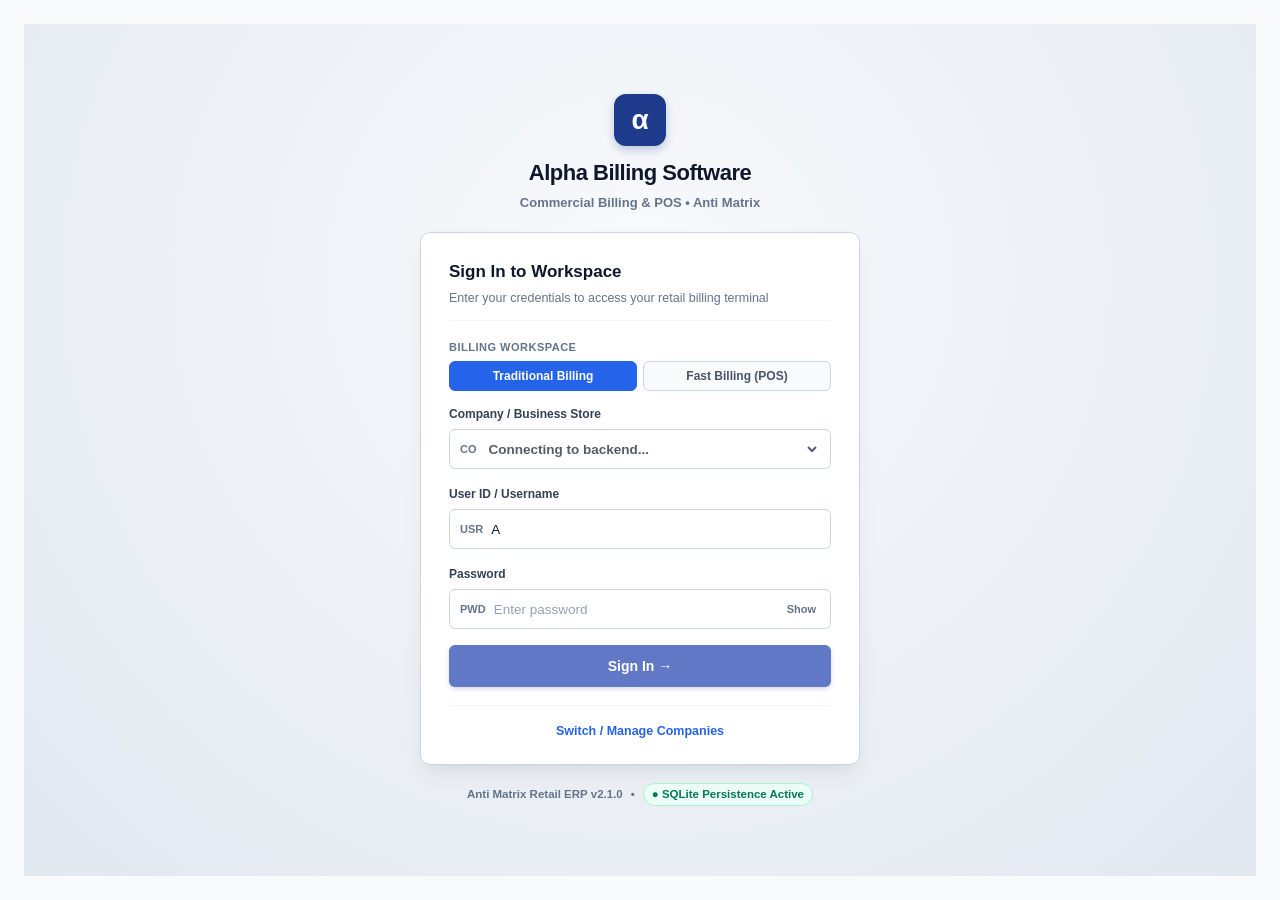
==== commit a649dd4f: "feat(traditional-billing): complete Traditional Billing foundation, masters, pricing & voucher numbe" ====
--- a/index.html
+++ b/index.html
@@ -196,14 +196,37 @@
                 <span class="alert-text" id="login-alert-text">Invalid User ID or Password.</span>
               </div>
 
+              <!-- Billing Workspace Mode Selector -->
+              <div class="login-mode-select-wrap" style="margin-bottom: 14px;">
+                <label style="font-size: 11px; font-weight: 700; color: #64748b; text-transform: uppercase; letter-spacing: 0.5px; display: block; margin-bottom: 6px;">Billing Workspace</label>
+                <div class="login-mode-segmented-control" id="login-mode-toggle" style="display: flex; gap: 6px;">
+                  <button type="button" class="btn-mode-toggle active" id="btn-login-mode-trad" data-mode="traditional" style="flex: 1; padding: 7px 10px; font-size: 12px; font-weight: 600; border-radius: 6px; cursor: pointer; border: 1px solid #2563eb; background: #2563eb; color: #ffffff;">Traditional Billing</button>
+                  <button type="button" class="btn-mode-toggle" id="btn-login-mode-fast" data-mode="fast_billing" style="flex: 1; padding: 7px 10px; font-size: 12px; font-weight: 600; border-radius: 6px; cursor: pointer; border: 1px solid #cbd5e1; background: #f8fafc; color: #475569;">Fast Billing (POS)</button>
+                </div>
+              </div>
+
+              <!-- First-Time Traditional Billing Setup Banner/Card -->
+              <div class="traditional-setup-container" id="traditional-setup-container" style="display: none; background: #eff6ff; border: 1px solid #bfdbfe; border-radius: 8px; padding: 14px; margin-bottom: 14px;">
+                <div style="display: flex; align-items: flex-start; gap: 10px; margin-bottom: 10px;">
+                  <span style="font-size: 18px; line-height: 1;">🏢</span>
+                  <div>
+                    <h3 style="font-size: 13px; font-weight: 700; color: #1e40af; margin: 0 0 2px 0;">Traditional Billing Setup Required</h3>
+                    <p style="font-size: 11px; color: #3b82f6; margin: 0; line-height: 1.4;">No company exists in Traditional Billing. Initialize your master company and Administrator account to begin.</p>
+                  </div>
+                </div>
+                <button type="button" class="btn-primary" id="btn-show-traditional-setup" style="width: 100%; padding: 8px 12px; font-size: 12px; font-weight: 600; border-radius: 6px; background: #2563eb; color: #ffffff; border: none; cursor: pointer; display: flex; align-items: center; justify-content: center; gap: 6px;">
+                  <span>⚙️ Launch Initial Company Setup</span>
+                </button>
+              </div>
+
               <form class="login-form-body" id="login-main-form" onsubmit="return false;" autocomplete="off">
                 <!-- Company Selector Row -->
                 <div class="login-input-group">
                   <label for="login-company-select">Company / Business Store</label>
                   <div class="input-with-icon-wrap">
                     <span class="field-icon" style="font-size: 11px; font-weight: 700; color: #64748b;">CO</span>
-                    <select id="login-company-select" class="login-select-field">
-                      <option value="COMP0001">ANTI MATRIX (COMP0001)</option>
+                    <select id="login-company-select" class="login-select-field" disabled>
+                      <option value="" disabled selected>Connecting to backend...</option>
                     </select>
                   </div>
                 </div>
@@ -350,10 +373,10 @@
           </div>
 
           <div class="mode-session-info">
-            <span class="mode-session-item">Company: <strong id="mode-company-name">ANTI MATRIX</strong></span>
-            <span class="mode-session-item">Branch: <strong id="mode-branch-name">Main Branch</strong></span>
-            <span class="mode-session-item">User: <strong id="mode-user-name">A (Administrator)</strong></span>
-            <span class="mode-session-item">FY: <strong id="mode-fy-name">2026-27</strong></span>
+            <span class="mode-session-item">Company: <strong id="mode-company-name">--</strong></span>
+            <span class="mode-session-item">Branch: <strong id="mode-branch-name">--</strong></span>
+            <span class="mode-session-item">User: <strong id="mode-user-name">--</strong></span>
+            <span class="mode-session-item">FY: <strong id="mode-fy-name">--</strong></span>
             <span class="db-status-pill" id="mode-db-status">● SQLite Active</span>
           </div>
 
@@ -460,8 +483,8 @@
           </div>
           <div class="welcome-right-col">
             <div class="current-datetime-box">
-              <span class="current-date-text" id="welcome-current-date">Thursday, 5 November 2026</span>
-              <span class="current-time-text" id="welcome-current-time">11:45:00 AM</span>
+              <span class="current-date-text" id="welcome-current-date">--</span>
+              <span class="current-time-text" id="welcome-current-time">--</span>
             </div>
             <div class="welcome-actions-row">
               <button type="button" class="btn-alpha btn-alpha-primary" id="btn-quick-new-sale" onclick="if(window.showScreen) window.showScreen('view-sales-voucher');">
@@ -470,7 +493,7 @@
               <button type="button" class="btn-alpha btn-alpha-secondary" id="btn-quick-new-purc" onclick="if(window.showScreen) window.showScreen('view-purchase-entry');">
                 + Inward Purchase
               </button>
-              <button type="button" class="btn-alpha btn-alpha-secondary" id="btn-quick-add-item" onclick="if(window.showScreen) window.showScreen('view-add-item-master');">
+              <button type="button" class="btn-alpha btn-alpha-secondary" id="btn-quick-add-item" onclick="if(window.openAddProductMaster){ window.openAddProductMaster(); } else if(window.showScreen) { window.showScreen('view-add-item-master'); }">
                 + Add Product
               </button>
               <button type="button" class="btn-alpha btn-alpha-subtle" id="btn-quick-daybook" onclick="if(window.showScreen) window.showScreen('view-day-book');">
@@ -489,11 +512,11 @@
               <div class="kpi-icon-wrap sales" id="kpi-icon-sales"></div>
             </div>
             <div class="kpi-value-row">
-              <span class="kpi-value" id="dash-today-sales">₹ 48,250.00</span>
+              <span class="kpi-value" id="dash-today-sales">₹ 0.00</span>
             </div>
             <div class="kpi-footer">
-              <span class="kpi-delta positive" id="dash-sales-delta">&uarr; +14.8%</span>
-              <span class="kpi-subtext" id="dash-sales-count">34 Invoices</span>
+              <span class="kpi-delta positive" id="dash-sales-delta" style="display:none;"></span>
+              <span class="kpi-subtext" id="dash-sales-count">0 Invoices</span>
             </div>
           </div>
 
@@ -504,11 +527,11 @@
               <div class="kpi-icon-wrap purchases" id="kpi-icon-purchases"></div>
             </div>
             <div class="kpi-value-row">
-              <span class="kpi-value" id="dash-today-purchases">₹ 24,180.00</span>
+              <span class="kpi-value" id="dash-today-purchases">₹ 0.00</span>
             </div>
             <div class="kpi-footer">
-              <span class="kpi-delta negative" id="dash-purchases-delta">&darr; -4.2%</span>
-              <span class="kpi-subtext" id="dash-purchases-count">5 Bills</span>
+              <span class="kpi-delta negative" id="dash-purchases-delta" style="display:none;"></span>
+              <span class="kpi-subtext" id="dash-purchases-count">0 Bills</span>
             </div>
           </div>
 
@@ -519,11 +542,11 @@
               <div class="kpi-icon-wrap stock" id="kpi-icon-stock"></div>
             </div>
             <div class="kpi-value-row">
-              <span class="kpi-value" id="dash-total-stock-value">₹ 4,82,600.00</span>
+              <span class="kpi-value" id="dash-total-stock-value">₹ 0.00</span>
             </div>
             <div class="kpi-footer">
-              <span class="status-pill status-pill-warning" style="font-size:10px;" id="dash-low-stock">3 items low</span>
-              <span class="kpi-subtext" id="dash-stock-count">142 Active SKUs</span>
+              <span class="status-pill status-pill-neutral" style="font-size:10px;" id="dash-low-stock">0 items low</span>
+              <span class="kpi-subtext" id="dash-stock-count">0 Active SKUs</span>
             </div>
           </div>
 
@@ -534,11 +557,11 @@
               <div class="kpi-icon-wrap receivables" id="kpi-icon-receivables"></div>
             </div>
             <div class="kpi-value-row">
-              <span class="kpi-value" id="dash-receivables">₹ 62,400.00</span>
+              <span class="kpi-value" id="dash-receivables">Not available</span>
             </div>
             <div class="kpi-footer">
-              <span class="kpi-delta positive">92% Collected</span>
-              <span class="kpi-subtext" id="dash-receivables-count">8 Overdue</span>
+              <span class="kpi-delta" id="dash-receivables-badge">N/A</span>
+              <span class="kpi-subtext" id="dash-receivables-count">N/A</span>
             </div>
           </div>
 
@@ -549,11 +572,11 @@
               <div class="kpi-icon-wrap payables" id="kpi-icon-payables"></div>
             </div>
             <div class="kpi-value-row">
-              <span class="kpi-value" id="dash-payables">₹ 38,900.00</span>
+              <span class="kpi-value" id="dash-payables">Not available</span>
             </div>
             <div class="kpi-footer">
-              <span class="status-pill status-pill-neutral" style="font-size:10px;">Scheduled</span>
-              <span class="kpi-subtext" id="dash-payables-count">4 Suppliers Due</span>
+              <span class="status-pill status-pill-neutral" style="font-size:10px;" id="dash-payables-badge">N/A</span>
+              <span class="kpi-subtext" id="dash-payables-count">N/A</span>
             </div>
           </div>
 
@@ -564,11 +587,11 @@
               <div class="kpi-icon-wrap expenses" id="kpi-icon-expenses"></div>
             </div>
             <div class="kpi-value-row">
-              <span class="kpi-value" id="dash-today-expenses">₹ 3,450.00</span>
+              <span class="kpi-value" id="dash-today-expenses">₹ 0.00</span>
             </div>
             <div class="kpi-footer">
               <span class="kpi-subtext" id="dash-held-bills">0 held bills</span>
-              <span class="kpi-subtext">Operating & Sundry</span>
+              <span class="kpi-subtext">Operating &amp; Sundry</span>
             </div>
           </div>
         </div>
@@ -627,7 +650,7 @@
               <h3 class="card-title">Revenue vs. Cost of Goods & Operating Expenses</h3>
               <p class="card-subtitle">Monthly financial comparison demonstrating operational gross margins</p>
             </div>
-            <span class="status-pill status-pill-success">Gross Margin: 32.4%</span>
+            <span class="status-pill status-pill-neutral" id="dash-gross-margin">Gross Margin: Not available</span>
           </div>
           <div class="card-body-clean">
             <div class="chart-canvas-wrapper" id="chart-revenue-expense-container">
@@ -792,7 +815,7 @@
                     <div class="tile-desc">Record vendor supplier bill</div>
                   </div>
                 </button>
-                <button type="button" class="quick-action-tile" id="dash-btn-product-add" onclick="if(window.showScreen) window.showScreen('view-add-item-master');">
+                <button type="button" class="quick-action-tile" id="dash-btn-product-add" onclick="if(window.openAddProductMaster){ window.openAddProductMaster(); } else if(window.showScreen) { window.showScreen('view-add-item-master'); }">
                   <div class="tile-icon-box">
                     <svg width="18" height="18" viewBox="0 0 24 24" fill="none" stroke="currentColor" stroke-width="2" stroke-linecap="round" stroke-linejoin="round"><circle cx="12" cy="12" r="10"/><path d="M8 12h8"/><path d="M12 8v8"/></svg>
                   </div>
@@ -848,6 +871,7 @@
 
         <form class="master-form-body" id="form-account-master" autocomplete="off" onsubmit="return false;">
           <input type="hidden" id="acc-id" value="" />
+          <input type="hidden" id="acc-code" value="" />
           <div class="master-layout-row">
             <div class="master-panel left-panel">
               <fieldset class="group-box">
@@ -2871,6 +2895,91 @@
     </div>
 
     <!-- =========================================================
+         POPUP MODAL: TRADITIONAL BILLING INITIAL SETUP
+    ========================================================== -->
+    <div class="modal-overlay" id="modal-traditional-setup" role="dialog" aria-modal="true" style="display: none;">
+      <div class="create-comp-dialog-box" style="max-width: 520px;">
+        <div class="create-comp-header">
+          <h2>Initialize Traditional Billing System</h2>
+          <button type="button" class="dialog-close-btn" id="btn-close-traditional-setup-modal">&times;</button>
+        </div>
+        <form class="create-comp-form" id="form-traditional-setup" onsubmit="return false;" autocomplete="off">
+          <!-- Setup Notice Banner -->
+          <div style="background: #eff6ff; border: 1px solid #bfdbfe; border-radius: 6px; padding: 10px 12px; margin-bottom: 14px; font-size: 11px; color: #1e40af; line-height: 1.4;">
+            <strong>Master Company &amp; Administrator Bootstrap:</strong> This one-time setup creates your primary company, single BR01 branch, System Administrator, and default ledger accounts.
+            <br/><span style="color: #64748b; font-size: 10px; margin-top: 4px; display: inline-block;">* Operator verification via native security token prompt will be required upon submission.</span>
+          </div>
+
+          <!-- Alert banner inside modal -->
+          <div class="login-alert-banner" id="trad-setup-alert" style="display: none; margin-bottom: 12px;" role="alert">
+            <span class="alert-icon" style="font-weight: 800; color: #dc2626;">!</span>
+            <span class="alert-text" id="trad-setup-alert-text">Error message</span>
+          </div>
+
+          <!-- Company Name -->
+          <div class="comp-field-row">
+            <label for="trad-setup-name">Company / Business Name *</label>
+            <input type="text" id="trad-setup-name" required placeholder="e.g. Alpha Retail Enterprise" />
+          </div>
+
+          <!-- Company Code & FinYear -->
+          <div class="comp-field-row-split">
+            <div class="split-item">
+              <label for="trad-setup-code">Company Code *</label>
+              <input type="text" id="trad-setup-code" required placeholder="e.g. CORP01" value="CORP01" class="input-uppercase" style="text-transform: uppercase;" />
+            </div>
+            <div class="split-item">
+              <label for="trad-setup-finyear">Financial Year</label>
+              <input type="text" id="trad-setup-finyear" placeholder="e.g. 2026-2027" value="2026-2027" />
+            </div>
+          </div>
+
+          <!-- GSTIN & State -->
+          <div class="comp-field-row-split">
+            <div class="split-item">
+              <label for="trad-setup-taxno">GSTIN / Tax ID (Optional)</label>
+              <input type="text" id="trad-setup-taxno" placeholder="33AAAAA0000A1Z5" class="input-uppercase" style="text-transform: uppercase;" />
+            </div>
+            <div class="split-item">
+              <label for="trad-setup-state">State / Province</label>
+              <input type="text" id="trad-setup-state" placeholder="Tamilnadu" value="Tamilnadu" />
+            </div>
+          </div>
+
+          <!-- Admin Credentials Section -->
+          <div style="border-top: 1px solid #e2e8f0; margin: 14px 0 10px 0; padding-top: 10px;">
+            <span style="font-size: 11px; font-weight: 700; color: #475569; text-transform: uppercase; letter-spacing: 0.5px;">Initial System Administrator</span>
+          </div>
+
+          <div class="comp-field-row">
+            <label for="trad-setup-admin-user">Administrator Username *</label>
+            <input type="text" id="trad-setup-admin-user" required placeholder="e.g. ADMIN" value="ADMIN" class="input-uppercase" style="text-transform: uppercase;" />
+          </div>
+
+          <div class="comp-field-row-split">
+            <div class="split-item">
+              <label for="trad-setup-admin-pwd">Administrator Password *</label>
+              <input type="password" id="trad-setup-admin-pwd" required placeholder="Enter strong password" autocomplete="new-password" />
+            </div>
+            <div class="split-item">
+              <label for="trad-setup-confirm-pwd">Confirm Password *</label>
+              <input type="password" id="trad-setup-confirm-pwd" required placeholder="Re-enter password" autocomplete="new-password" />
+            </div>
+          </div>
+
+          <!-- Action Buttons -->
+          <div class="comp-btn-row" style="padding: 16px 24px; background: var(--alpha-bg-surface-subtle, #f8fafc); border-top: 1px solid var(--alpha-border-default, #e2e8f0); display: flex; justify-content: flex-end; gap: 10px;">
+            <button type="button" class="btn-action" id="btn-cancel-traditional-setup">Cancel</button>
+            <button type="submit" class="btn-action" id="btn-submit-traditional-setup" style="background: #2563eb; color: #fff; border-color: #2563eb; display: inline-flex; align-items: center; justify-content: center;">
+              <span id="trad-setup-spinner" style="display: none; width: 12px; height: 12px; border: 2px solid #fff; border-top-color: transparent; border-radius: 50%; animation: spin 0.8s linear infinite; margin-right: 6px;"></span>
+              <span id="trad-setup-submit-text">Authorize &amp; Complete Setup &rarr;</span>
+            </button>
+          </div>
+        </form>
+      </div>
+    </div>
+
+    <!-- =========================================================
          POPUP MODAL: CLOSE COMPANY CONFIRMATION
     ========================================================== -->
     <div class="modal-overlay" id="modal-close-company-confirm" role="dialog" aria-modal="true">
--- a/styles.css
+++ b/styles.css
@@ -4197,54 +4197,201 @@
 }
 
 /* =============================================================
-   TRADITIONAL BILLING AUTOCOMPLETE POPUP
+   TRADITIONAL BILLING WIDE ERP-STYLE AUTOCOMPLETE POPUP
    ============================================================= */
 .vch-autocomplete-popup {
-  position: absolute;
-  width: 480px;
-  max-height: 280px;
+  position: fixed;
+  max-height: 285px;
+  background: #ffffff;
+  border: 1px solid #0284c7;
+  border-radius: 4px;
+  box-shadow: 0 12px 28px -4px rgba(0, 0, 0, 0.2), 0 6px 12px -2px rgba(0, 0, 0, 0.1);
+  z-index: 1200;
+  display: flex;
+  flex-direction: column;
+  box-sizing: border-box;
+  overflow: hidden;
+}
+
+.vch-autocomplete-header {
+  display: flex;
+  align-items: center;
+  background: #f1f5f9;
+  border-bottom: 1px solid #cbd5e1;
+  padding: 6px 12px;
+  font-size: 11px;
+  font-weight: 700;
+  color: #334155;
+  text-transform: uppercase;
+  letter-spacing: 0.3px;
+  user-select: none;
+  flex-shrink: 0;
+}
+
+.vch-autocomplete-list {
   overflow-y: auto;
-  background: #ffffff;
-  border: 2px solid #2563eb;
-  border-radius: 4px;
-  box-shadow: 0 12px 28px rgba(0, 0, 0, 0.2);
-  z-index: 1100;
-}
-
-.vch-suggestion-item {
-  display: flex;
-  align-items: center;
-  justify-content: space-between;
-  padding: 7px 10px;
+  max-height: 250px;
+  flex: 1;
+}
+
+/* Base suggestion row */
+.vch-suggestion-row,
+.vch-suggestion-item,
+.vch-party-sugg-item {
+  display: flex;
+  align-items: center;
+  padding: 6px 12px;
   border-bottom: 1px solid #f1f5f9;
   cursor: pointer;
-}
-
-.vch-suggestion-item:last-child {
+  font-size: 12px;
+  line-height: 1.35;
+  transition: background-color 0.1s ease;
+  user-select: none;
+  box-sizing: border-box;
+}
+
+.vch-suggestion-row:last-child,
+.vch-suggestion-item:last-child,
+.vch-party-sugg-item:last-child {
   border-bottom: none;
 }
 
+.vch-suggestion-row:hover,
 .vch-suggestion-item:hover,
-.vch-suggestion-item.active {
-  background: #dbeafe;
-}
-
-.vch-sugg-name {
-  font-size: 12px;
+.vch-party-sugg-item:hover {
+  background-color: #f0f9ff;
+}
+
+.vch-suggestion-row.active,
+.vch-suggestion-item.active,
+.vch-party-sugg-item.active {
+  background-color: #dbeafe !important;
+  color: #0c4a6e;
+}
+
+/* Party columns */
+.vch-party-col-name {
+  flex: 3;
+  min-width: 160px;
   font-weight: 700;
   color: #0f172a;
-}
-
-.vch-sugg-code {
-  font-size: 11px;
+  white-space: nowrap;
+  overflow: hidden;
+  text-overflow: ellipsis;
+  padding-right: 10px;
+}
+
+.vch-party-col-alias {
+  flex: 1.5;
+  min-width: 80px;
   color: #64748b;
+  white-space: nowrap;
+  overflow: hidden;
+  text-overflow: ellipsis;
+  padding-right: 10px;
+}
+
+.vch-party-col-type {
+  flex: 1.5;
+  min-width: 100px;
+  white-space: nowrap;
+  overflow: hidden;
+  text-overflow: ellipsis;
+  padding-right: 10px;
+}
+
+.vch-party-col-code {
+  flex: 1.2;
+  min-width: 85px;
   font-family: var(--font-mono, monospace);
-}
-
-.vch-sugg-price {
-  font-size: 12px;
+  font-size: 11px;
+  color: #0284c7;
+  font-weight: 600;
+  white-space: nowrap;
+  overflow: hidden;
+  text-overflow: ellipsis;
+  padding-right: 10px;
+}
+
+.vch-party-col-gstin {
+  flex: 1.8;
+  min-width: 110px;
+  font-family: var(--font-mono, monospace);
+  font-size: 11px;
+  color: #475569;
+  white-space: nowrap;
+  overflow: hidden;
+  text-overflow: ellipsis;
+}
+
+/* Product columns */
+.vch-item-col-name {
+  flex: 3;
+  min-width: 160px;
+  font-weight: 700;
+  color: #0f172a;
+  white-space: nowrap;
+  overflow: hidden;
+  text-overflow: ellipsis;
+  padding-right: 10px;
+}
+
+.vch-item-col-sku {
+  flex: 1.5;
+  min-width: 80px;
+  font-family: var(--font-mono, monospace);
+  font-size: 11px;
+  color: #475569;
+  white-space: nowrap;
+  overflow: hidden;
+  text-overflow: ellipsis;
+  padding-right: 10px;
+}
+
+.vch-item-col-barcode {
+  flex: 1.8;
+  min-width: 95px;
+  font-family: var(--font-mono, monospace);
+  font-size: 11px;
+  color: #64748b;
+  white-space: nowrap;
+  overflow: hidden;
+  text-overflow: ellipsis;
+  padding-right: 10px;
+}
+
+.vch-item-col-unit {
+  flex: 1;
+  min-width: 50px;
+  text-align: center;
+  color: #334155;
+  white-space: nowrap;
+  overflow: hidden;
+  text-overflow: ellipsis;
+  padding-right: 10px;
+}
+
+.vch-item-col-price {
+  flex: 1.3;
+  min-width: 80px;
+  text-align: right;
   font-weight: 700;
   color: #166534;
+  white-space: nowrap;
+  overflow: hidden;
+  text-overflow: ellipsis;
+  padding-right: 10px;
+}
+
+.vch-item-col-tax {
+  flex: 1.2;
+  min-width: 70px;
+  text-align: right;
+  font-weight: 600;
+  color: #0369a1;
+  white-space: nowrap;
+  overflow: hidden;
+  text-overflow: ellipsis;
 }
 
 .vch-party-no-match {
@@ -4257,22 +4404,18 @@
   line-height: 1.4;
 }
 
-.vch-party-sugg-meta {
-  display: flex;
-  gap: 8px;
-  align-items: center;
-  font-size: 10px;
-  color: #64748b;
-  margin-top: 2px;
-}
-
 .vch-party-badge {
   display: inline-block;
-  padding: 1px 5px;
+  padding: 1px 6px;
   border-radius: 3px;
   font-size: 9px;
   font-weight: 700;
   text-transform: uppercase;
+}
+
+.vch-party-badge.cash {
+  background: #f1f5f9;
+  color: #475569;
 }
 
 .vch-party-badge.customer {
@@ -4283,6 +4426,21 @@
 .vch-party-badge.both {
   background: #fef3c7;
   color: #b45309;
+}
+
+/* Responsive adaptations for narrow viewports */
+@media screen and (max-width: 1024px) {
+  .vch-party-col-alias,
+  .vch-item-col-sku {
+    display: none;
+  }
+}
+
+@media screen and (max-width: 768px) {
+  .vch-party-col-gstin,
+  .vch-item-col-barcode {
+    display: none;
+  }
 }
 
 .vch-unit-input.input-readonly {
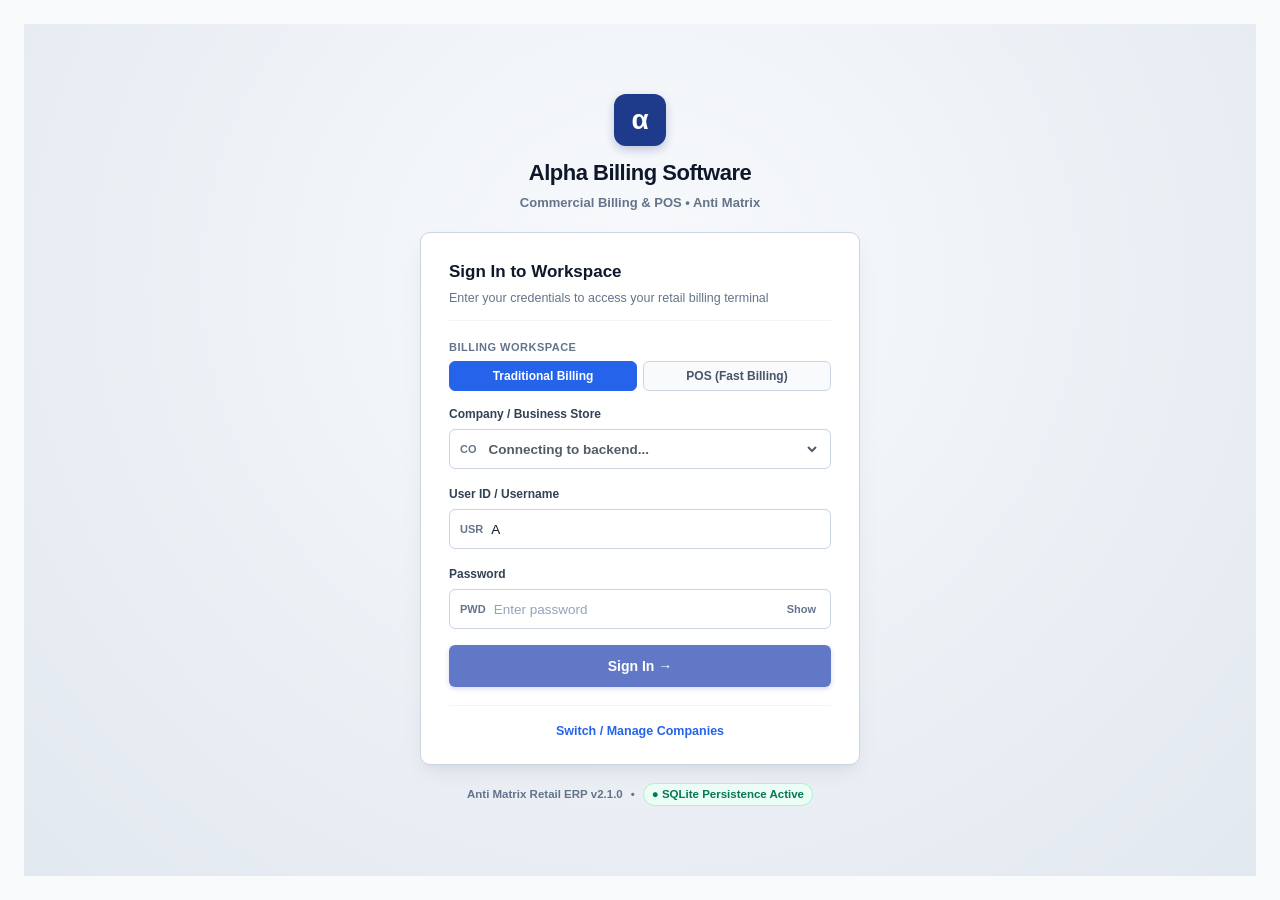
==== commit 3e7d6112: "feat(core): implement recovery, POS coexistence, inventory & accounting foundation (Phase 1, 2, 2.1)" ====
--- a/index.html
+++ b/index.html
@@ -201,7 +201,7 @@
                 <label style="font-size: 11px; font-weight: 700; color: #64748b; text-transform: uppercase; letter-spacing: 0.5px; display: block; margin-bottom: 6px;">Billing Workspace</label>
                 <div class="login-mode-segmented-control" id="login-mode-toggle" style="display: flex; gap: 6px;">
                   <button type="button" class="btn-mode-toggle active" id="btn-login-mode-trad" data-mode="traditional" style="flex: 1; padding: 7px 10px; font-size: 12px; font-weight: 600; border-radius: 6px; cursor: pointer; border: 1px solid #2563eb; background: #2563eb; color: #ffffff;">Traditional Billing</button>
-                  <button type="button" class="btn-mode-toggle" id="btn-login-mode-fast" data-mode="fast_billing" style="flex: 1; padding: 7px 10px; font-size: 12px; font-weight: 600; border-radius: 6px; cursor: pointer; border: 1px solid #cbd5e1; background: #f8fafc; color: #475569;">Fast Billing (POS)</button>
+                  <button type="button" class="btn-mode-toggle" id="btn-login-mode-fast" data-mode="fast_billing" style="flex: 1; padding: 7px 10px; font-size: 12px; font-weight: 600; border-radius: 6px; cursor: pointer; border: 1px solid #cbd5e1; background: #f8fafc; color: #475569;">POS (Fast Billing)</button>
                 </div>
               </div>
 
@@ -274,9 +274,13 @@
                 </button>
 
                 <!-- Company Management Link -->
-                <div class="login-card-links">
+                <div class="login-card-links" style="display: flex; flex-direction: column; gap: 8px; align-items: center;">
                   <button type="button" class="btn-link-action" id="btn-goto-companies">
                     <span>Switch / Manage Companies</span>
+                  </button>
+                  <button type="button" class="btn-link-action" id="btn-open-traditional-recovery" style="color: #475569; font-size: 11px; font-weight: 600; display: inline-flex; align-items: center; gap: 5px;">
+                    <span style="font-size: 13px;">🛡️</span>
+                    <span>Company &amp; Account Recovery</span>
                   </button>
                 </div>
               </form>
@@ -2980,6 +2984,93 @@
     </div>
 
     <!-- =========================================================
+         POPUP MODAL: TRADITIONAL BILLING COMPANY & ACCOUNT RECOVERY
+    ========================================================== -->
+    <div class="modal-overlay" id="modal-traditional-recovery" role="dialog" aria-modal="true" style="display: none;">
+      <div class="create-comp-dialog-box" style="max-width: 540px;">
+        <div class="create-comp-header">
+          <h2>🛡️ Company &amp; Account Recovery</h2>
+          <button type="button" class="dialog-close-btn" id="btn-close-traditional-recovery-modal">&times;</button>
+        </div>
+        <form class="create-comp-form" id="form-traditional-recovery" onsubmit="return false;" autocomplete="off">
+          <!-- Hidden IDs -->
+          <input type="hidden" id="trad-recovery-company-id" />
+          <input type="hidden" id="trad-recovery-admin-id" />
+
+          <!-- Recovery Notice Banner -->
+          <div style="background: #fef3c7; border: 1px solid #fde68a; border-radius: 6px; padding: 10px 12px; margin-bottom: 14px; font-size: 11px; color: #92400e; line-height: 1.4;">
+            <strong>Local Administrator Recovery:</strong> Update master company details or reset Administrator credentials. All invoices, items, customers, and stock records remain completely safe and untouched.
+            <br/><span style="color: #78350f; font-size: 10px; margin-top: 4px; display: inline-block;">* A dedicated recovery authorization token (provisioned via terminal) will be verified via a native system prompt upon submission.</span>
+          </div>
+
+          <!-- Alert banner inside recovery modal -->
+          <div class="login-alert-banner" id="trad-recovery-alert" style="display: none; margin-bottom: 12px;" role="alert">
+            <span class="alert-icon" style="font-weight: 800; color: #dc2626;">!</span>
+            <span class="alert-text" id="trad-recovery-alert-text">Error message</span>
+          </div>
+
+          <!-- Company Selection & Identification -->
+          <div class="comp-field-row">
+            <label for="trad-recovery-company-name">Company / Business Name *</label>
+            <input type="text" id="trad-recovery-company-name" required placeholder="e.g. Alpha Retail Enterprise" />
+          </div>
+
+          <div class="comp-field-row-split">
+            <div class="split-item">
+              <label for="trad-recovery-company-code">Company Code *</label>
+              <input type="text" id="trad-recovery-company-code" required placeholder="e.g. CORP01" class="input-uppercase" style="text-transform: uppercase;" />
+            </div>
+            <div class="split-item">
+              <label for="trad-recovery-finyear">Financial Year</label>
+              <input type="text" id="trad-recovery-finyear" readonly style="background: #f1f5f9; color: #64748b;" />
+            </div>
+          </div>
+
+          <div class="comp-field-row-split">
+            <div class="split-item">
+              <label for="trad-recovery-gstin">GSTIN / Tax ID</label>
+              <input type="text" id="trad-recovery-gstin" readonly style="background: #f1f5f9; color: #64748b;" />
+            </div>
+            <div class="split-item">
+              <label for="trad-recovery-state">State / Province</label>
+              <input type="text" id="trad-recovery-state" readonly style="background: #f1f5f9; color: #64748b;" />
+            </div>
+          </div>
+
+          <!-- Administrator Account Recovery Section -->
+          <div style="border-top: 1px solid #e2e8f0; margin: 14px 0 10px 0; padding-top: 10px;">
+            <span style="font-size: 11px; font-weight: 700; color: #475569; text-transform: uppercase; letter-spacing: 0.5px;">Administrator Credentials</span>
+          </div>
+
+          <div class="comp-field-row">
+            <label for="trad-recovery-admin-username">Administrator Username *</label>
+            <input type="text" id="trad-recovery-admin-username" required placeholder="e.g. ADMIN" class="input-uppercase" style="text-transform: uppercase;" />
+          </div>
+
+          <div class="comp-field-row-split">
+            <div class="split-item">
+              <label for="trad-recovery-new-pwd">Reset Password (Optional)</label>
+              <input type="password" id="trad-recovery-new-pwd" placeholder="Leave blank to keep current" autocomplete="new-password" />
+            </div>
+            <div class="split-item">
+              <label for="trad-recovery-confirm-pwd">Confirm New Password</label>
+              <input type="password" id="trad-recovery-confirm-pwd" placeholder="Confirm new password" autocomplete="new-password" />
+            </div>
+          </div>
+
+          <!-- Action Buttons -->
+          <div class="comp-btn-row" style="padding: 16px 24px; background: var(--alpha-bg-surface-subtle, #f8fafc); border-top: 1px solid var(--alpha-border-default, #e2e8f0); display: flex; justify-content: flex-end; gap: 10px;">
+            <button type="button" class="btn-action" id="btn-cancel-traditional-recovery">Cancel</button>
+            <button type="submit" class="btn-action" id="btn-submit-traditional-recovery" style="background: #d97706; color: #fff; border-color: #d97706; display: inline-flex; align-items: center; justify-content: center;">
+              <span id="trad-recovery-spinner" style="display: none; width: 12px; height: 12px; border: 2px solid #fff; border-top-color: transparent; border-radius: 50%; animation: spin 0.8s linear infinite; margin-right: 6px;"></span>
+              <span id="trad-recovery-submit-text">Authorize &amp; Apply Recovery &rarr;</span>
+            </button>
+          </div>
+        </form>
+      </div>
+    </div>
+
+    <!-- =========================================================
          POPUP MODAL: CLOSE COMPANY CONFIRMATION
     ========================================================== -->
     <div class="modal-overlay" id="modal-close-company-confirm" role="dialog" aria-modal="true">
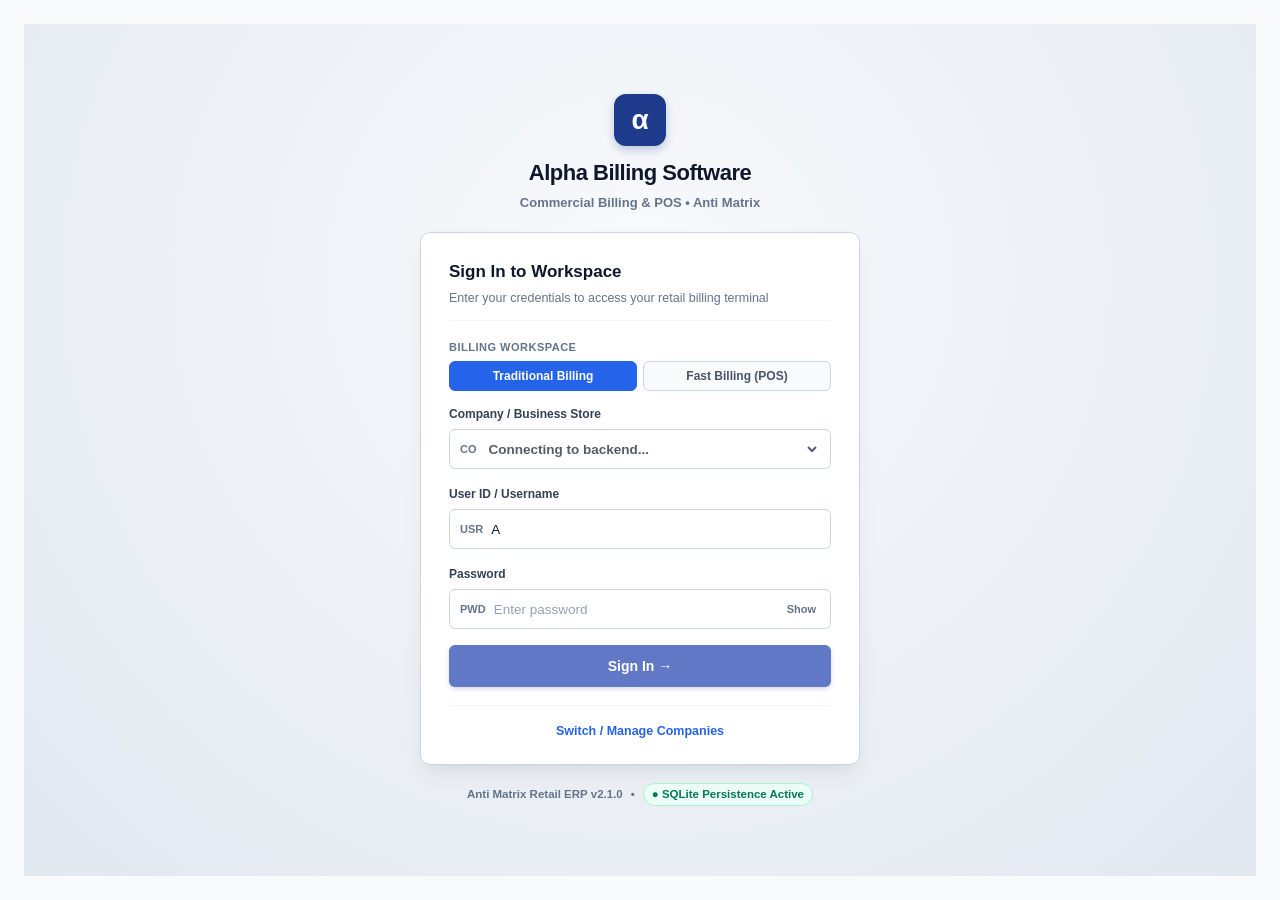
==== commit c0342b95: "feat(purchase): complete purchase management module, PDF download and auto-open workflow" ====
--- a/index.html
+++ b/index.html
@@ -201,7 +201,7 @@
                 <label style="font-size: 11px; font-weight: 700; color: #64748b; text-transform: uppercase; letter-spacing: 0.5px; display: block; margin-bottom: 6px;">Billing Workspace</label>
                 <div class="login-mode-segmented-control" id="login-mode-toggle" style="display: flex; gap: 6px;">
                   <button type="button" class="btn-mode-toggle active" id="btn-login-mode-trad" data-mode="traditional" style="flex: 1; padding: 7px 10px; font-size: 12px; font-weight: 600; border-radius: 6px; cursor: pointer; border: 1px solid #2563eb; background: #2563eb; color: #ffffff;">Traditional Billing</button>
-                  <button type="button" class="btn-mode-toggle" id="btn-login-mode-fast" data-mode="fast_billing" style="flex: 1; padding: 7px 10px; font-size: 12px; font-weight: 600; border-radius: 6px; cursor: pointer; border: 1px solid #cbd5e1; background: #f8fafc; color: #475569;">POS (Fast Billing)</button>
+                  <button type="button" class="btn-mode-toggle" id="btn-login-mode-fast" data-mode="fast_billing" style="flex: 1; padding: 7px 10px; font-size: 12px; font-weight: 600; border-radius: 6px; cursor: pointer; border: 1px solid #cbd5e1; background: #f8fafc; color: #475569;">Fast Billing (POS)</button>
                 </div>
               </div>
 
@@ -274,13 +274,9 @@
                 </button>
 
                 <!-- Company Management Link -->
-                <div class="login-card-links" style="display: flex; flex-direction: column; gap: 8px; align-items: center;">
+                <div class="login-card-links">
                   <button type="button" class="btn-link-action" id="btn-goto-companies">
                     <span>Switch / Manage Companies</span>
-                  </button>
-                  <button type="button" class="btn-link-action" id="btn-open-traditional-recovery" style="color: #475569; font-size: 11px; font-weight: 600; display: inline-flex; align-items: center; gap: 5px;">
-                    <span style="font-size: 13px;">🛡️</span>
-                    <span>Company &amp; Account Recovery</span>
                   </button>
                 </div>
               </form>
@@ -2141,6 +2137,17 @@
             </div>
           </div>
 
+          <!-- Purchase Rate Precedence & History Info Strip -->
+          <div id="pur-rate-info-strip" style="display: none; background: #eff6ff; border: 1px solid #bfdbfe; border-radius: 4px; padding: 6px 12px; margin-bottom: 8px; font-size: 12px; color: #1e40af; align-items: center; justify-content: space-between;">
+            <div style="display: flex; align-items: center; gap: 8px;">
+              <span style="font-weight: 700; color: #1e3a8a;">Rate Precedence:</span>
+              <span id="pur-rate-info-text">Product: - | Source: - | Rate: ₹0.00</span>
+            </div>
+            <button type="button" class="btn-classic" id="btn-pur-view-item-rate-history" style="padding: 2px 8px; font-size: 11px; background: #dbeafe; border-color: #93c5fd; color: #1d4ed8; font-weight: 700;">
+              View Full Price History
+            </button>
+          </div>
+
           <!-- Purchase Grid Table -->
           <div class="voucher-grid-panel" style="flex: 1; min-height: 250px; background: #ffffff; border: 1px solid #94a3b8; border-radius: 4px; overflow: hidden; display: flex; flex-direction: column;">
             <div class="vch-table-wrapper" style="flex: 1; overflow-y: auto;">
@@ -2218,6 +2225,7 @@
             <span id="pur-items-count-label" style="font-size: 12px; font-weight: 700; color: #1e40af;">Items: 0 | Total Qty: 0</span>
             <div style="display: flex; gap: 8px;">
               <button type="button" class="btn-classic" id="btn-pur-reset">Reset / Clear</button>
+              <button type="button" class="btn-classic" id="btn-pur-open-modify-modal">Find / Modify (F2)</button>
               <button type="button" class="btn-classic" id="btn-pur-register-nav">View Purchase Register (F5)</button>
               <button type="button" class="btn-classic primary-action-btn" id="btn-pur-save-post" style="background: #15803d; border-color: #166534; font-size: 13px; font-weight: 800; padding: 6px 20px;">
                 Post Purchase Voucher
@@ -2245,29 +2253,53 @@
         </div>
 
         <div class="master-form-body">
-          <div class="items-list-filter-bar" style="display: flex; gap: 10px; align-items: center; margin-bottom: 8px;">
-            <div class="items-search-box" style="flex: 1;">
+          <div class="items-list-filter-bar" style="display: flex; gap: 8px; align-items: center; margin-bottom: 8px; flex-wrap: wrap; background: #f8fafc; border: 1px solid #cbd5e1; padding: 8px 12px; border-radius: 4px;">
+            <div class="items-search-box" style="flex: 2; min-width: 200px;">
               <span class="search-icon" style="font-size: 11px; font-weight: 700; color: #64748b;">Find:</span>
-              <input type="text" id="pur-list-search" class="items-search-input" placeholder="Search by Voucher No, Supplier Bill No, or Supplier Name..." autocomplete="off" />
-            </div>
+              <input type="text" id="pur-list-search" class="items-search-input" placeholder="Search Voucher No, Bill No, Supplier..." autocomplete="off" />
+            </div>
+            <div style="display: flex; gap: 4px; align-items: center;">
+              <span style="font-size: 11px; font-weight: 700; color: #475569;">From:</span>
+              <input type="date" id="pur-list-from-date" class="input-meta-compact" style="width: 125px; padding: 4px 6px;" />
+            </div>
+            <div style="display: flex; gap: 4px; align-items: center;">
+              <span style="font-size: 11px; font-weight: 700; color: #475569;">To:</span>
+              <input type="date" id="pur-list-to-date" class="input-meta-compact" style="width: 125px; padding: 4px 6px;" />
+            </div>
+            <div style="display: flex; gap: 4px; align-items: center; min-width: 170px;">
+              <select id="pur-list-supplier-filter" class="select-box" style="height: 30px; font-size: 12px;">
+                <option value="">-- All Suppliers --</option>
+              </select>
+            </div>
+            <div style="display: flex; gap: 4px; align-items: center; width: 110px;">
+              <select id="pur-list-status-filter" class="select-box" style="height: 30px; font-size: 12px;">
+                <option value="">All Statuses</option>
+                <option value="UNPAID">Unpaid</option>
+                <option value="PARTIAL">Partial</option>
+                <option value="PAID">Paid</option>
+              </select>
+            </div>
+            <button type="button" class="btn-classic" id="btn-pur-list-reset-filters" title="Reset All Filters">Clear</button>
+            <button type="button" class="btn-classic" id="btn-pur-list-refresh">Refresh</button>
             <button type="button" class="btn-classic primary-action-btn" id="btn-pur-list-add-new">+ Add Purchase</button>
-            <button type="button" class="btn-classic" id="btn-pur-list-refresh">Refresh</button>
-          </div>
-
-          <div class="table-container full-height" style="height: calc(100% - 95px); background: #fff; border: 1px solid #cbd5e1; border-radius: 4px; overflow-y: auto;">
+          </div>
+
+          <div class="table-container full-height" style="height: calc(100% - 110px); background: #fff; border: 1px solid #cbd5e1; border-radius: 4px; overflow-y: auto;">
             <table class="companies-table" id="pur-register-table">
               <thead>
                 <tr>
-                  <th style="width: 45px; text-align: center;">#</th>
-                  <th style="width: 100px;">Date</th>
-                  <th style="width: 120px;">Voucher No</th>
-                  <th style="width: 130px;">Supplier Bill No</th>
-                  <th style="min-width: 220px;">Supplier Name</th>
-                  <th style="width: 80px; text-align: center;">Items</th>
-                  <th style="width: 110px; text-align: right;">Tax Amt (₹)</th>
-                  <th style="width: 120px; text-align: right;">Net Amount (₹)</th>
-                  <th style="width: 90px; text-align: center;">Status</th>
-                  <th style="width: 120px; text-align: center;">Actions</th>
+                  <th style="width: 40px; text-align: center;">Sl.</th>
+                  <th style="width: 95px;">Date</th>
+                  <th style="width: 115px;">Voucher No</th>
+                  <th style="width: 125px;">Supplier Bill No</th>
+                  <th style="min-width: 200px;">Supplier Name</th>
+                  <th style="width: 65px; text-align: center;">Items</th>
+                  <th style="width: 95px; text-align: right;">Tax Amt (₹)</th>
+                  <th style="width: 110px; text-align: right;">Net Amt (₹)</th>
+                  <th style="width: 100px; text-align: right;">Paid (₹)</th>
+                  <th style="width: 100px; text-align: right;">Balance (₹)</th>
+                  <th style="width: 85px; text-align: center;">Status</th>
+                  <th style="width: 140px; text-align: center;">Actions</th>
                 </tr>
               </thead>
               <tbody id="pur-register-tbody">
@@ -2279,10 +2311,12 @@
             </div>
           </div>
 
-          <div class="master-bottom-bar" style="margin-top: 8px; display: flex; justify-content: space-between; align-items: center;">
+          <div class="master-bottom-bar" style="margin-top: 8px; display: flex; justify-content: space-between; align-items: center; background: #f1f5f9; padding: 6px 12px; border-radius: 4px; border: 1px solid #cbd5e1;">
             <span id="pur-register-count-label" style="font-size: 12px; font-weight: 700; color: #1e40af;">Total Vouchers: 0</span>
-            <div style="font-size: 13px; font-weight: 700; color: #0f172a;">
-              Total Purchase Value: <span id="pur-register-total-val" style="color: #1e3a8a;">₹ 0.00</span>
+            <div style="font-size: 12px; font-weight: 700; color: #0f172a; display: flex; gap: 16px;">
+              <span>Total Value: <strong id="pur-register-total-val" style="color: #1e3a8a;">₹ 0.00</strong></span>
+              <span>Total Paid: <strong id="pur-register-total-paid" style="color: #16a34a;">₹ 0.00</strong></span>
+              <span>Total Balance: <strong id="pur-register-total-bal" style="color: #dc2626;">₹ 0.00</strong></span>
             </div>
           </div>
         </div>
@@ -2984,93 +3018,6 @@
     </div>
 
     <!-- =========================================================
-         POPUP MODAL: TRADITIONAL BILLING COMPANY & ACCOUNT RECOVERY
-    ========================================================== -->
-    <div class="modal-overlay" id="modal-traditional-recovery" role="dialog" aria-modal="true" style="display: none;">
-      <div class="create-comp-dialog-box" style="max-width: 540px;">
-        <div class="create-comp-header">
-          <h2>🛡️ Company &amp; Account Recovery</h2>
-          <button type="button" class="dialog-close-btn" id="btn-close-traditional-recovery-modal">&times;</button>
-        </div>
-        <form class="create-comp-form" id="form-traditional-recovery" onsubmit="return false;" autocomplete="off">
-          <!-- Hidden IDs -->
-          <input type="hidden" id="trad-recovery-company-id" />
-          <input type="hidden" id="trad-recovery-admin-id" />
-
-          <!-- Recovery Notice Banner -->
-          <div style="background: #fef3c7; border: 1px solid #fde68a; border-radius: 6px; padding: 10px 12px; margin-bottom: 14px; font-size: 11px; color: #92400e; line-height: 1.4;">
-            <strong>Local Administrator Recovery:</strong> Update master company details or reset Administrator credentials. All invoices, items, customers, and stock records remain completely safe and untouched.
-            <br/><span style="color: #78350f; font-size: 10px; margin-top: 4px; display: inline-block;">* A dedicated recovery authorization token (provisioned via terminal) will be verified via a native system prompt upon submission.</span>
-          </div>
-
-          <!-- Alert banner inside recovery modal -->
-          <div class="login-alert-banner" id="trad-recovery-alert" style="display: none; margin-bottom: 12px;" role="alert">
-            <span class="alert-icon" style="font-weight: 800; color: #dc2626;">!</span>
-            <span class="alert-text" id="trad-recovery-alert-text">Error message</span>
-          </div>
-
-          <!-- Company Selection & Identification -->
-          <div class="comp-field-row">
-            <label for="trad-recovery-company-name">Company / Business Name *</label>
-            <input type="text" id="trad-recovery-company-name" required placeholder="e.g. Alpha Retail Enterprise" />
-          </div>
-
-          <div class="comp-field-row-split">
-            <div class="split-item">
-              <label for="trad-recovery-company-code">Company Code *</label>
-              <input type="text" id="trad-recovery-company-code" required placeholder="e.g. CORP01" class="input-uppercase" style="text-transform: uppercase;" />
-            </div>
-            <div class="split-item">
-              <label for="trad-recovery-finyear">Financial Year</label>
-              <input type="text" id="trad-recovery-finyear" readonly style="background: #f1f5f9; color: #64748b;" />
-            </div>
-          </div>
-
-          <div class="comp-field-row-split">
-            <div class="split-item">
-              <label for="trad-recovery-gstin">GSTIN / Tax ID</label>
-              <input type="text" id="trad-recovery-gstin" readonly style="background: #f1f5f9; color: #64748b;" />
-            </div>
-            <div class="split-item">
-              <label for="trad-recovery-state">State / Province</label>
-              <input type="text" id="trad-recovery-state" readonly style="background: #f1f5f9; color: #64748b;" />
-            </div>
-          </div>
-
-          <!-- Administrator Account Recovery Section -->
-          <div style="border-top: 1px solid #e2e8f0; margin: 14px 0 10px 0; padding-top: 10px;">
-            <span style="font-size: 11px; font-weight: 700; color: #475569; text-transform: uppercase; letter-spacing: 0.5px;">Administrator Credentials</span>
-          </div>
-
-          <div class="comp-field-row">
-            <label for="trad-recovery-admin-username">Administrator Username *</label>
-            <input type="text" id="trad-recovery-admin-username" required placeholder="e.g. ADMIN" class="input-uppercase" style="text-transform: uppercase;" />
-          </div>
-
-          <div class="comp-field-row-split">
-            <div class="split-item">
-              <label for="trad-recovery-new-pwd">Reset Password (Optional)</label>
-              <input type="password" id="trad-recovery-new-pwd" placeholder="Leave blank to keep current" autocomplete="new-password" />
-            </div>
-            <div class="split-item">
-              <label for="trad-recovery-confirm-pwd">Confirm New Password</label>
-              <input type="password" id="trad-recovery-confirm-pwd" placeholder="Confirm new password" autocomplete="new-password" />
-            </div>
-          </div>
-
-          <!-- Action Buttons -->
-          <div class="comp-btn-row" style="padding: 16px 24px; background: var(--alpha-bg-surface-subtle, #f8fafc); border-top: 1px solid var(--alpha-border-default, #e2e8f0); display: flex; justify-content: flex-end; gap: 10px;">
-            <button type="button" class="btn-action" id="btn-cancel-traditional-recovery">Cancel</button>
-            <button type="submit" class="btn-action" id="btn-submit-traditional-recovery" style="background: #d97706; color: #fff; border-color: #d97706; display: inline-flex; align-items: center; justify-content: center;">
-              <span id="trad-recovery-spinner" style="display: none; width: 12px; height: 12px; border: 2px solid #fff; border-top-color: transparent; border-radius: 50%; animation: spin 0.8s linear infinite; margin-right: 6px;"></span>
-              <span id="trad-recovery-submit-text">Authorize &amp; Apply Recovery &rarr;</span>
-            </button>
-          </div>
-        </form>
-      </div>
-    </div>
-
-    <!-- =========================================================
          POPUP MODAL: CLOSE COMPANY CONFIRMATION
     ========================================================== -->
     <div class="modal-overlay" id="modal-close-company-confirm" role="dialog" aria-modal="true">
@@ -3623,7 +3570,7 @@
           <div class="comp-field-row-split" style="margin-bottom: 8px;">
             <div class="split-item">
               <label for="sup-form-phone">Contact Phone / Mobile</label>
-              <input type="tel" id="sup-form-phone" placeholder="10-digit mobile number" />
+              <input type="tel" id="sup-form-phone" placeholder="10-digit mobile number" maxlength="10" pattern="[0-9]{10}" inputmode="numeric" autocomplete="off" />
             </div>
             <div class="split-item">
               <label for="sup-form-email">Email Address</label>
@@ -4230,6 +4177,116 @@
       </div>
     </div>
 
+    <!-- Modal: Purchase Voucher Print & Preview (A4) -->
+    <div class="modal-overlay" id="modal-print-purchase-voucher" role="dialog" aria-modal="true" style="display: none;">
+      <div class="create-comp-dialog-box" style="width: 950px; max-width: 95vw; height: 90vh; display: flex; flex-direction: column;">
+        <div class="create-comp-header">
+          <div style="display: flex; align-items: center; gap: 8px;">
+            <span style="font-size: 11px; font-weight: 700; color: #64748b;">Print Preview:</span>
+            <h2 id="print-purchase-voucher-title">Purchase Voucher (A4 ERP Layout)</h2>
+          </div>
+          <button type="button" class="dialog-close-btn" id="btn-close-print-purchase-modal">&times;</button>
+        </div>
+        <div style="padding: 8px 16px; background: #f8fafc; border-bottom: 1px solid #e2e8f0; display: flex; justify-content: space-between; align-items: center;">
+          <div style="display: flex; gap: 10px; align-items: center;">
+            <span style="font-size: 12px; font-weight: 600;">Paper Format:</span>
+            <select id="pur-print-format-select" class="select-box" style="height: 30px; font-size: 12px;">
+              <option value="A4" selected>Standard A4 Portrait (Full ERP Voucher)</option>
+              <option value="A5">A5 Compact Voucher</option>
+            </select>
+            <span style="font-size: 12px; font-weight: 600; margin-left: 10px;">Copies:</span>
+            <input type="number" id="pur-print-copies" value="1" min="1" max="5" style="width: 50px; height: 30px; text-align: center; border: 1px solid #cbd5e1; border-radius: 4px;" />
+          </div>
+          <div style="display: flex; gap: 8px;">
+            <button type="button" class="btn-classic" id="btn-pur-print-browser" style="font-weight: 700;">Print (System Dialog)</button>
+            <button type="button" class="btn-classic primary-action-btn" id="btn-pur-print-pdf" style="font-weight: 700;">Generate &amp; Save PDF</button>
+          </div>
+        </div>
+        <div id="pur-print-preview-container" style="flex: 1; overflow-y: auto; background: #94a3b8; padding: 20px; display: flex; justify-content: center;">
+          <div id="pur-print-preview-frame" style="background: #ffffff; width: 210mm; min-height: 297mm; box-shadow: 0 4px 12px rgba(0,0,0,0.15); padding: 15mm; box-sizing: border-box;">
+            <!-- Rendered HTML -->
+          </div>
+        </div>
+      </div>
+    </div>
+
+    <!-- Modal: Item Purchase Price History -->
+    <div class="modal-overlay" id="modal-purchase-price-history" role="dialog" aria-modal="true" style="display: none;">
+      <div class="create-comp-dialog-box" style="width: 850px; max-width: 95vw;">
+        <div class="create-comp-header">
+          <div style="display: flex; align-items: center; gap: 8px;">
+            <span style="font-size: 11px; font-weight: 700; color: #64748b;">Rate History:</span>
+            <h2 id="pur-price-history-title">Purchase Price History for Product</h2>
+          </div>
+          <button type="button" class="dialog-close-btn" id="btn-close-purchase-price-history-modal">&times;</button>
+        </div>
+        <div style="padding: 14px 16px;">
+          <div id="pur-price-history-subtitle" style="font-size: 12px; color: #475569; margin-bottom: 10px; font-weight: 600;"></div>
+          <div class="table-container" style="max-height: 380px; overflow-y: auto; border: 1px solid #cbd5e1; border-radius: 4px;">
+            <table class="companies-table" id="pur-price-history-table">
+              <thead>
+                <tr>
+                  <th style="width: 40px; text-align: center;">#</th>
+                  <th style="width: 95px;">Date</th>
+                  <th style="width: 115px;">Voucher No</th>
+                  <th style="min-width: 180px;">Supplier</th>
+                  <th style="width: 90px; text-align: right;">Rate (₹)</th>
+                  <th style="width: 65px; text-align: right;">Disc %</th>
+                  <th style="width: 65px; text-align: right;">Tax %</th>
+                  <th style="width: 95px; text-align: right;">Landed Cost</th>
+                  <th style="width: 85px; text-align: center;">Type</th>
+                </tr>
+              </thead>
+              <tbody id="pur-price-history-tbody">
+              </tbody>
+            </table>
+          </div>
+        </div>
+      </div>
+    </div>
+
+    <!-- Modal: Purchase Saved Confirmation & Post-Posting Actions -->
+    <div class="modal-overlay" id="modal-purchase-saved" role="dialog" aria-modal="true" style="display: none;">
+      <div class="create-comp-dialog-box" style="width: 600px; max-width: 95vw;">
+        <div class="create-comp-header" style="background: #f0fdf4; border-bottom: 2px solid #22c55e;">
+          <div style="display: flex; align-items: center; gap: 8px;">
+            <span style="font-size: 20px; color: #16a34a;">&#10004;</span>
+            <h2 style="color: #15803d;">Purchase Voucher Posted Successfully</h2>
+          </div>
+          <button type="button" class="dialog-close-btn" id="btn-close-purchase-saved-modal">&times;</button>
+        </div>
+        <div style="padding: 16px 20px;">
+          <div id="pur-saved-details-box" style="background: #f8fafc; border: 1px solid #cbd5e1; border-radius: 6px; padding: 12px 16px; margin-bottom: 16px; font-size: 13px;">
+            <div style="display: flex; justify-content: space-between; margin-bottom: 6px;">
+              <span style="color: #64748b;">Internal Voucher No:</span>
+              <strong id="pur-saved-vch-no" style="color: #1e3a8a;">PUR-000001</strong>
+            </div>
+            <div style="display: flex; justify-content: space-between; margin-bottom: 6px;">
+              <span style="color: #64748b;">Supplier Bill No:</span>
+              <span id="pur-saved-bill-no" style="font-weight: 600;">INV-12345</span>
+            </div>
+            <div style="display: flex; justify-content: space-between; margin-bottom: 6px;">
+              <span style="color: #64748b;">Supplier Name:</span>
+              <span id="pur-saved-supplier-name" style="font-weight: 600;">Supplier Master</span>
+            </div>
+            <div style="display: flex; justify-content: space-between; margin-bottom: 6px;">
+              <span style="color: #64748b;">Date:</span>
+              <span id="pur-saved-date">2026-11-16</span>
+            </div>
+            <div style="display: flex; justify-content: space-between; border-top: 1px dashed #cbd5e1; padding-top: 6px; margin-top: 6px; font-size: 15px;">
+              <span style="font-weight: 700;">Grand Total:</span>
+              <strong id="pur-saved-grand-total" style="color: #15803d;">₹ 0.00</strong>
+            </div>
+          </div>
+          <div style="display: flex; gap: 10px; justify-content: flex-end; flex-wrap: wrap;">
+            <button type="button" class="btn-classic" id="btn-pur-saved-print" style="font-weight: 700; background: #eff6ff; border-color: #3b82f6; color: #1d4ed8;">View / Print Voucher</button>
+            <button type="button" class="btn-classic" id="btn-pur-saved-register" style="font-weight: 700;">Go to Register</button>
+            <button type="button" class="btn-classic primary-action-btn" id="btn-pur-saved-new" style="font-weight: 800; background: #15803d; border-color: #166534;">+ New Purchase Voucher</button>
+          </div>
+        </div>
+      </div>
+    </div>
+
     <!-- Modal: Global Quick Search (Ctrl+K) -->
     <div class="modal-overlay" id="modal-global-search">
       <div class="search-modal-box">
--- a/styles.css
+++ b/styles.css
@@ -5288,50 +5288,82 @@
   border-radius: 2px;
   transition: all 0.2s ease;
   box-sizing: border-box;
+  overflow: hidden;
+  margin: 0 auto;
+  max-width: 100%;
 }
 
 /* A4 Page Layout */
 .pos-invoice-sheet.sheet-a4 {
   width: 720px;
+  max-width: 720px;
   min-height: 980px;
-  padding: 36px;
+  padding: 28px 32px;
   font-family: -apple-system, BlinkMacSystemFont, "Segoe UI", Roboto, sans-serif;
   color: #0f172a;
+}
+
+.pos-invoice-sheet.sheet-a4.orientation-landscape {
+  width: 980px;
+  max-width: 980px;
+  min-height: 720px;
+  padding: 24px 32px;
 }
 
 /* A5 Half Page Layout */
 .pos-invoice-sheet.sheet-a5 {
   width: 520px;
-  min-height: 700px;
-  padding: 24px;
+  max-width: 520px;
+  min-height: 720px;
+  padding: 18px 20px;
   font-family: -apple-system, BlinkMacSystemFont, "Segoe UI", Roboto, sans-serif;
   color: #0f172a;
+  font-size: 10px;
+}
+
+.pos-invoice-sheet.sheet-a5.orientation-landscape {
+  width: 720px;
+  max-width: 720px;
+  min-height: 520px;
+  padding: 18px 24px;
 }
 
 /* Thermal 80mm Layout */
 .pos-invoice-sheet.sheet-thermal-80 {
-  width: 320px;
-  padding: 16px 14px;
+  width: 310px;
+  max-width: 310px;
+  padding: 12px 10px;
   font-family: "Courier New", Courier, monospace;
-  font-size: 12px;
+  font-size: 11px;
   line-height: 1.4;
   color: #000000;
 }
 
 /* Thermal 58mm Layout */
 .pos-invoice-sheet.sheet-thermal-58 {
-  width: 240px;
-  padding: 12px 10px;
+  width: 226px;
+  max-width: 226px;
+  padding: 10px 8px;
   font-family: "Courier New", Courier, monospace;
-  font-size: 11px;
+  font-size: 9.5px;
   line-height: 1.35;
   color: #000000;
 }
 
+/* Custom Dimensions Sheet */
+.pos-invoice-sheet.sheet-custom {
+  box-sizing: border-box;
+  font-family: -apple-system, BlinkMacSystemFont, "Segoe UI", Roboto, sans-serif;
+  color: #0f172a;
+}
+
 /* Thermal Receipt Styling within preview */
 .thermal-receipt-view {
   display: flex;
   flex-direction: column;
+  width: 100%;
+  box-sizing: border-box;
+  overflow: hidden;
 }
 
 .thermal-receipt-view .t-center {
@@ -5339,30 +5371,34 @@
 }
 
 .thermal-receipt-view .t-title {
-  font-size: 14px;
+  font-size: 13px;
   font-weight: 800;
   text-transform: uppercase;
 }
 
 .thermal-receipt-view .t-sub {
-  font-size: 11px;
+  font-size: 10.5px;
   color: #333333;
 }
 
 .thermal-receipt-view .t-divider {
   border-top: 1px dashed #444444;
-  margin: 8px 0;
+  margin: 6px 0;
+  width: 100%;
 }
 
 .thermal-receipt-view .t-double-divider {
   border-top: 2px dashed #000000;
-  margin: 8px 0;
+  margin: 6px 0;
+  width: 100%;
 }
 
 .thermal-receipt-view .t-row {
   display: flex;
   justify-content: space-between;
-  font-size: 11px;
+  font-size: 10.5px;
+  width: 100%;
+  box-sizing: border-box;
 }
 
 .thermal-receipt-view .t-bold {
@@ -5371,26 +5407,34 @@
 
 .thermal-receipt-view .t-table {
   width: 100%;
+  table-layout: fixed;
   border-collapse: collapse;
-  font-size: 11px;
+  font-size: 10.5px;
+  box-sizing: border-box;
 }
 
 .thermal-receipt-view .t-table th {
   text-align: left;
   border-bottom: 1px dashed #444444;
-  padding: 4px 0;
+  padding: 3px 0;
+  box-sizing: border-box;
 }
 
 .thermal-receipt-view .t-table td {
-  padding: 4px 0;
+  padding: 3px 0;
+  box-sizing: border-box;
+  overflow-wrap: break-word;
+  word-break: break-word;
 }
 
 .thermal-receipt-view .t-grand-total {
-  font-size: 14px;
+  font-size: 13px;
   font-weight: 800;
   display: flex;
   justify-content: space-between;
-  padding: 4px 0;
+  padding: 3px 0;
+  width: 100%;
+  box-sizing: border-box;
 }
 
 .pos-print-saved-badge {
@@ -5551,6 +5595,8 @@
     border: none !important;
     margin: 0 auto !important;
     page-break-after: avoid !important;
+    overflow: hidden !important;
+    box-sizing: border-box !important;
   }
 
   .pos-invoice-sheet.sheet-a4 {
@@ -5560,25 +5606,35 @@
     padding: 10mm !important;
   }
 
+  .pos-invoice-sheet.sheet-a4.orientation-landscape {
+    max-width: 297mm !important;
+    padding: 8mm 10mm !important;
+  }
+
   .pos-invoice-sheet.sheet-a5 {
     width: 100% !important;
     max-width: 148mm !important;
     min-height: auto !important;
-    padding: 8mm !important;
+    padding: 7mm !important;
+  }
+
+  .pos-invoice-sheet.sheet-a5.orientation-landscape {
+    max-width: 210mm !important;
+    padding: 6mm 8mm !important;
   }
 
   .pos-invoice-sheet.sheet-thermal-80 {
     width: 80mm !important;
     max-width: 80mm !important;
-    padding: 3mm !important;
-    font-size: 12px !important;
+    padding: 2mm !important;
+    font-size: 11px !important;
   }
 
   .pos-invoice-sheet.sheet-thermal-58 {
     width: 58mm !important;
     max-width: 58mm !important;
-    padding: 2mm !important;
-    font-size: 11px !important;
+    padding: 1.5mm !important;
+    font-size: 9.5px !important;
   }
 
   .thermal-paper-pre {
@@ -5713,3 +5769,1047 @@
 
 
 
+
+
+/* =============================================================
+   CONFIGURATION MODULE: PAPER CONFIGURATION (PHASE 1)
+   ============================================================= */
+.config-ribbon {
+  background: #1e293b !important;
+  border-bottom: 2px solid #334155 !important;
+}
+
+.config-mode-pill {
+  font-size: 11px;
+  font-weight: 700;
+  padding: 3px 9px;
+  border-radius: 4px;
+  background: #0284c7;
+  color: #ffffff;
+  letter-spacing: 0.3px;
+  text-transform: uppercase;
+}
+
+.config-unsaved-badge {
+  background: #fef3c7;
+  color: #92400e;
+  padding: 4px 12px;
+  border-radius: 12px;
+  font-size: 11px;
+  font-weight: 700;
+  border: 1px solid #fde68a;
+  animation: pulse-unsaved 1.5s infinite;
+}
+
+@keyframes pulse-unsaved {
+  0%, 100% { opacity: 1; }
+  50% { opacity: 0.7; }
+}
+
+.config-workspace {
+  display: flex;
+  height: calc(100vh - 84px);
+  overflow: hidden;
+  background: #0f172a;
+}
+
+/* 1. Left Configuration Navigation Interface */
+.config-nav-sidebar {
+  width: 240px;
+  min-width: 240px;
+  background: #1e293b;
+  border-right: 1px solid #334155;
+  display: flex;
+  flex-direction: column;
+}
+
+.config-nav-header {
+  padding: 14px 16px;
+  border-bottom: 1px solid #334155;
+  display: flex;
+  align-items: center;
+  justify-content: space-between;
+}
+
+.config-nav-title {
+  font-size: 13px;
+  font-weight: 800;
+  color: #f1f5f9;
+  text-transform: uppercase;
+  letter-spacing: 0.5px;
+}
+
+.config-nav-version {
+  font-size: 10px;
+  font-weight: 700;
+  color: #38bdf8;
+  background: rgba(56, 189, 248, 0.15);
+  padding: 2px 6px;
+  border-radius: 4px;
+}
+
+.config-category-list {
+  list-style: none;
+  margin: 0;
+  padding: 8px;
+  display: flex;
+  flex-direction: column;
+  gap: 4px;
+}
+
+.config-category-item {
+  display: flex;
+  align-items: center;
+  gap: 10px;
+  padding: 10px 12px;
+  border-radius: 6px;
+  cursor: pointer;
+  transition: all 0.15s ease;
+  color: #94a3b8;
+  position: relative;
+}
+
+.config-category-item:hover:not(.disabled) {
+  background: #334155;
+  color: #f8fafc;
+}
+
+.config-category-item.active {
+  background: #2563eb;
+  color: #ffffff;
+  font-weight: 700;
+}
+
+.config-category-item.disabled {
+  opacity: 0.45;
+  cursor: not-allowed;
+}
+
+.cat-icon {
+  font-size: 18px;
+  line-height: 1;
+}
+
+.cat-info {
+  display: flex;
+  flex-direction: column;
+  gap: 2px;
+  flex: 1;
+}
+
+.cat-name {
+  font-size: 12px;
+  font-weight: 700;
+}
+
+.cat-desc {
+  font-size: 10px;
+  color: inherit;
+  opacity: 0.8;
+}
+
+.cat-badge-planned {
+  font-size: 9px;
+  font-weight: 700;
+  padding: 2px 5px;
+  border-radius: 3px;
+  background: #475569;
+  color: #cbd5e1;
+}
+
+/* 2. Main Configuration Area */
+.config-main-area {
+  flex: 1;
+  display: flex;
+  flex-direction: column;
+  background: #f1f5f9;
+  overflow: hidden;
+}
+
+/* Format Switcher Toolbar */
+.config-format-toolbar {
+  background: #ffffff;
+  border-bottom: 1px solid #cbd5e1;
+  padding: 10px 18px;
+  display: flex;
+  align-items: center;
+  justify-content: space-between;
+}
+
+.config-format-tabs {
+  display: flex;
+  gap: 8px;
+}
+
+.btn-format-tab {
+  display: flex;
+  align-items: center;
+  gap: 8px;
+  padding: 8px 14px;
+  background: #f8fafc;
+  border: 1px solid #cbd5e1;
+  border-radius: 6px;
+  cursor: pointer;
+  transition: all 0.15s ease;
+}
+
+.btn-format-tab:hover:not(.active) {
+  background: #e2e8f0;
+  border-color: #94a3b8;
+}
+
+.btn-format-tab.active {
+  background: #1e3a8a;
+  border-color: #1e3a8a;
+  color: #ffffff;
+  box-shadow: 0 2px 4px rgba(30, 58, 138, 0.2);
+}
+
+.tab-format-icon {
+  font-size: 16px;
+}
+
+.tab-format-label {
+  font-size: 12px;
+  font-weight: 800;
+}
+
+.tab-format-sub {
+  font-size: 10px;
+  opacity: 0.75;
+  font-weight: 600;
+}
+
+.config-active-status-bar {
+  display: flex;
+  align-items: center;
+  gap: 10px;
+}
+
+.format-indicator-pill {
+  font-size: 11px;
+  font-weight: 700;
+  color: #1e3a8a;
+  background: #dbeafe;
+  padding: 4px 10px;
+  border-radius: 4px;
+}
+
+.persistence-status-pill {
+  font-size: 11px;
+  font-weight: 700;
+  color: #15803d;
+  background: #dcfce7;
+  padding: 4px 10px;
+  border-radius: 4px;
+}
+
+/* Two-Column Grid */
+.config-body-grid {
+  flex: 1;
+  display: grid;
+  grid-template-columns: 480px 1fr;
+  overflow: hidden;
+}
+
+/* Left Form Column */
+.config-form-column {
+  background: #ffffff;
+  border-right: 1px solid #cbd5e1;
+  padding: 16px 20px;
+  overflow-y: auto;
+}
+
+.paper-panel {
+  display: flex;
+  flex-direction: column;
+  gap: 12px;
+}
+
+.thermal-width-selector {
+  display: grid;
+  grid-template-columns: 1fr 1fr 1fr;
+  gap: 6px;
+}
+
+.btn-thermal-width-opt {
+  padding: 7px 8px;
+  background: #ffffff;
+  border: 1px solid #cbd5e1;
+  border-radius: 6px;
+  font-size: 11px;
+  font-weight: 700;
+  color: #334155;
+  cursor: pointer;
+  transition: all 0.15s ease;
+  text-align: center;
+}
+
+.btn-thermal-width-opt:hover:not(.active) {
+  background: #f1f5f9;
+}
+
+.btn-thermal-width-opt.active {
+  background: #0284c7;
+  border-color: #0369a1;
+  color: #ffffff;
+}
+
+.alignment-buttons {
+  display: flex;
+  gap: 6px;
+}
+
+.btn-align {
+  flex: 1;
+  height: 30px;
+  background: #ffffff;
+  border: 1px solid #cbd5e1;
+  border-radius: 6px;
+  font-size: 11px;
+  font-weight: 700;
+  color: #334155;
+  cursor: pointer;
+}
+
+.btn-align:hover:not(.active) {
+  background: #f1f5f9;
+}
+
+.btn-align.active {
+  background: #0f172a;
+  border-color: #0f172a;
+  color: #ffffff;
+}
+
+.config-checkbox-label {
+  display: flex;
+  align-items: center;
+  gap: 8px;
+  cursor: pointer;
+  font-size: 12px;
+  font-weight: 600;
+  color: #1e293b;
+}
+
+.config-checkbox-label input[type="checkbox"] {
+  width: 16px;
+  height: 16px;
+  cursor: pointer;
+}
+
+/* Right Live Preview Column */
+.config-preview-column {
+  background: #475569;
+  display: flex;
+  flex-direction: column;
+  overflow: hidden;
+}
+
+.config-preview-header {
+  background: #334155;
+  border-bottom: 1px solid #1e293b;
+  padding: 8px 16px;
+  display: flex;
+  align-items: center;
+  justify-content: space-between;
+}
+
+.preview-title-wrap {
+  display: flex;
+  align-items: center;
+  gap: 6px;
+}
+
+.preview-title-icon {
+  font-size: 14px;
+}
+
+.preview-title-text {
+  font-size: 12px;
+  font-weight: 800;
+  color: #f8fafc;
+  text-transform: uppercase;
+  letter-spacing: 0.3px;
+}
+
+.preview-meta-wrap {
+  display: flex;
+  gap: 6px;
+}
+
+.preview-meta-pill {
+  font-size: 10px;
+  font-weight: 700;
+  background: #1e293b;
+  color: #94a3b8;
+  padding: 2px 8px;
+  border-radius: 4px;
+}
+
+.config-preview-viewport {
+  flex: 1;
+  overflow: auto;
+  padding: 24px;
+  display: flex;
+  align-items: flex-start;
+  justify-content: center;
+}
+
+/* Sheet Preview (A4 / A5) */
+.sheet-preview-wrapper {
+  display: flex;
+  align-items: center;
+  justify-content: center;
+}
+
+.sheet-paper-element {
+  background: #ffffff;
+  box-shadow: 0 10px 25px -5px rgba(0, 0, 0, 0.5), 0 8px 10px -6px rgba(0, 0, 0, 0.4);
+  border-radius: 2px;
+  box-sizing: border-box;
+  position: relative;
+  transition: width 0.2s ease, height 0.2s ease;
+  overflow: hidden;
+}
+
+.sheet-margin-box {
+  width: 100%;
+  height: 100%;
+  border: 1px dashed #94a3b8;
+  box-sizing: border-box;
+  display: flex;
+  flex-direction: column;
+  background: #ffffff;
+  overflow: hidden;
+}
+
+.sheet-test-header {
+  padding: 6px 10px 2px 10px;
+  text-align: center;
+}
+
+.sheet-brand-title {
+  font-size: 11px;
+  font-weight: 800;
+  color: #1e3a8a;
+  letter-spacing: 0.5px;
+}
+
+.sheet-doc-type {
+  font-size: 8px;
+  font-weight: 700;
+  color: #64748b;
+  margin-top: 1px;
+}
+
+.sheet-rule-line {
+  height: 1px;
+  background: #cbd5e1;
+  margin-top: 4px;
+}
+
+.sheet-test-body {
+  flex: 1;
+  padding: 6px 10px;
+  display: flex;
+  flex-direction: column;
+  gap: 6px;
+  font-size: 8px;
+  color: #334155;
+}
+
+.sheet-meta-grid {
+  display: grid;
+  grid-template-columns: 1fr 1fr;
+  gap: 2px 8px;
+  background: #f8fafc;
+  padding: 4px 6px;
+  border: 1px solid #e2e8f0;
+  border-radius: 3px;
+  font-size: 8px;
+}
+
+.sheet-test-table {
+  border: 1px solid #cbd5e1;
+  border-radius: 3px;
+  overflow: hidden;
+}
+
+.sheet-th-row {
+  display: flex;
+  background: #1e40af;
+  color: #ffffff;
+  padding: 3px 6px;
+  font-weight: 700;
+  font-size: 8px;
+}
+
+.sheet-tr-row {
+  display: flex;
+  padding: 3px 6px;
+  border-top: 1px solid #e2e8f0;
+  font-size: 8px;
+}
+
+.sheet-test-summary {
+  margin-top: auto;
+  background: #f8fafc;
+  border: 1px solid #e2e8f0;
+  padding: 4px 6px;
+  display: flex;
+  flex-direction: column;
+  gap: 2px;
+}
+
+.summary-line {
+  display: flex;
+  justify-content: space-between;
+  font-size: 7.5px;
+}
+
+.summary-line.total {
+  border-top: 1px solid #cbd5e1;
+  padding-top: 2px;
+  font-weight: 700;
+}
+
+.sheet-test-footer {
+  padding: 2px 10px 4px 10px;
+}
+
+.sheet-footer-content {
+  display: flex;
+  justify-content: space-between;
+  font-size: 7.5px;
+  color: #64748b;
+  margin-top: 3px;
+}
+
+/* Continuous Thermal Receipt Preview */
+.thermal-receipt-wrapper {
+  display: flex;
+  justify-content: center;
+  width: 100%;
+}
+
+.thermal-receipt-sheet {
+  background: #fffefb;
+  box-shadow: 0 10px 25px -5px rgba(0, 0, 0, 0.5);
+  box-sizing: border-box;
+  font-family: 'Courier New', Courier, monospace;
+  position: relative;
+  display: flex;
+  flex-direction: column;
+  transition: width 0.2s ease;
+}
+
+.thermal-receipt-cut-top {
+  height: 8px;
+  background: repeating-linear-gradient(
+    -45deg,
+    transparent,
+    transparent 4px,
+    #fffefb 4px,
+    #fffefb 8px
+  );
+}
+
+.thermal-receipt-content {
+  box-sizing: border-box;
+  display: flex;
+  flex-direction: column;
+  border-left: 1px dashed #cbd5e1;
+  border-right: 1px dashed #cbd5e1;
+}
+
+.thermal-header-center {
+  text-align: center;
+  font-weight: 900;
+  color: #0f172a;
+  letter-spacing: 0.5px;
+}
+
+.thermal-sub-center {
+  text-align: center;
+  font-weight: 700;
+  color: #475569;
+  font-size: 9px;
+  margin-top: 2px;
+}
+
+.thermal-divider-dashed {
+  text-align: center;
+  color: #94a3b8;
+  overflow: hidden;
+  white-space: nowrap;
+  user-select: none;
+  font-weight: bold;
+}
+
+.thermal-divider-double {
+  text-align: center;
+  color: #475569;
+  overflow: hidden;
+  white-space: nowrap;
+  user-select: none;
+  font-weight: bold;
+}
+
+.thermal-row-meta {
+  display: flex;
+  justify-content: space-between;
+  font-size: 9px;
+  color: #334155;
+  padding: 1px 0;
+}
+
+.thermal-sample-items {
+  display: flex;
+  flex-direction: column;
+  gap: 3px;
+  padding: 3px 0;
+}
+
+.thermal-item-row {
+  display: flex;
+  justify-content: space-between;
+  font-size: 9px;
+}
+
+.thermal-item-row .t-name {
+  flex: 2;
+  overflow: hidden;
+  text-overflow: ellipsis;
+  white-space: nowrap;
+}
+
+.thermal-item-row .t-qty {
+  flex: 0.6;
+  text-align: right;
+}
+
+.thermal-item-row .t-amt {
+  flex: 0.8;
+  text-align: right;
+  font-weight: 700;
+}
+
+.thermal-row-total {
+  display: flex;
+  justify-content: space-between;
+  font-weight: 900;
+  font-size: 11px;
+  padding: 2px 0;
+}
+
+.thermal-density-note {
+  font-size: 8px;
+  text-align: center;
+  color: #64748b;
+  margin-top: 3px;
+}
+
+.thermal-footer-center {
+  text-align: center;
+  font-size: 9px;
+  font-weight: 700;
+  color: #334155;
+  margin-top: 4px;
+}
+
+.thermal-cut-line {
+  margin-top: 8px;
+  border-top: 1px dashed #dc2626;
+  text-align: center;
+  padding-top: 3px;
+  font-size: 8px;
+  font-weight: 800;
+  color: #dc2626;
+}
+
+.thermal-receipt-cut-bottom {
+  height: 10px;
+  background: radial-gradient(circle, transparent, transparent 3px, #fffefb 3px, #fffefb 10px);
+  background-size: 12px 12px;
+  background-position: bottom;
+  border-bottom: 2px dashed #94a3b8;
+}
+
+/* =============================================================================
+   PHASE 2: BILL LAYOUT CONFIGURATION & LIVE INVOICE DESIGNER
+   ============================================================================= */
+
+.config-view-pane {
+  display: flex;
+  flex-direction: column;
+  flex: 1;
+  height: 100%;
+  overflow: hidden;
+}
+
+/* Voucher Type Toolbar */
+.bill-vch-toolbar {
+  display: flex;
+  align-items: center;
+  justify-content: space-between;
+  padding: 8px 16px;
+  background: #1e293b;
+  border-bottom: 1px solid #334155;
+  gap: 12px;
+}
+
+.bill-vch-tabs {
+  display: flex;
+  gap: 6px;
+}
+
+.btn-vch-tab {
+  display: flex;
+  align-items: center;
+  gap: 6px;
+  padding: 6px 12px;
+  border: 1px solid #334155;
+  border-radius: 6px;
+  background: #0f172a;
+  color: #94a3b8;
+  font-size: 11px;
+  font-weight: 700;
+  cursor: pointer;
+  transition: all 0.15s ease;
+}
+
+.btn-vch-tab:hover:not(.active) {
+  background: #1e293b;
+  color: #f1f5f9;
+  border-color: #475569;
+}
+
+.btn-vch-tab.active {
+  background: #0284c7;
+  color: #ffffff;
+  border-color: #38bdf8;
+  box-shadow: 0 1px 3px rgba(2, 132, 199, 0.4);
+}
+
+.bill-vch-actions {
+  display: flex;
+  align-items: center;
+  gap: 8px;
+}
+
+.bill-layout-designer-grid {
+  flex: 1;
+  display: grid;
+  grid-template-columns: 520px 1fr;
+  overflow: hidden;
+}
+
+.bill-layout-controls-column {
+  background: #ffffff;
+  border-right: 1px solid #cbd5e1;
+  padding: 14px 18px;
+  overflow-y: auto;
+  display: flex;
+  flex-direction: column;
+  gap: 12px;
+}
+
+.layout-acc-card {
+  border: 1px solid #e2e8f0;
+  border-radius: 8px;
+  background: #ffffff;
+  box-shadow: 0 1px 2px rgba(0,0,0,0.03);
+  overflow: hidden;
+  transition: border-color 0.15s ease;
+}
+
+.layout-acc-card:hover {
+  border-color: #cbd5e1;
+}
+
+.layout-acc-header {
+  padding: 10px 14px;
+  background: #f8fafc;
+  border-bottom: 1px solid #e2e8f0;
+  display: flex;
+  align-items: center;
+  justify-content: space-between;
+  cursor: pointer;
+  user-select: none;
+}
+
+.layout-acc-title {
+  font-size: 12px;
+  font-weight: 700;
+  color: #1e293b;
+  display: flex;
+  align-items: center;
+  gap: 8px;
+}
+
+.layout-acc-chevron {
+  font-size: 11px;
+  color: #64748b;
+  transition: transform 0.2s ease;
+}
+
+.layout-acc-card.collapsed .layout-acc-chevron {
+  transform: rotate(-90deg);
+}
+
+.layout-acc-card.collapsed .layout-acc-body {
+  display: none;
+}
+
+.layout-acc-body {
+  padding: 12px 14px;
+  display: flex;
+  flex-direction: column;
+  gap: 10px;
+}
+
+.layout-row-field {
+  display: flex;
+  align-items: center;
+  justify-content: space-between;
+  font-size: 11px;
+  gap: 10px;
+}
+
+.layout-row-field label {
+  font-size: 11px;
+  font-weight: 600;
+  color: #334155;
+  display: flex;
+  align-items: center;
+  gap: 6px;
+  cursor: pointer;
+}
+
+.layout-row-field input[type="text"],
+.layout-row-field input[type="number"],
+.layout-row-field select {
+  padding: 4px 8px;
+  border: 1px solid #cbd5e1;
+  border-radius: 5px;
+  font-size: 11px;
+  color: #0f172a;
+  background: #ffffff;
+  max-width: 200px;
+}
+
+.layout-row-field textarea {
+  width: 100%;
+  padding: 6px 8px;
+  border: 1px solid #cbd5e1;
+  border-radius: 5px;
+  font-size: 11px;
+  color: #0f172a;
+  background: #ffffff;
+  resize: vertical;
+}
+
+/* Columns Config Table */
+.columns-config-container {
+  display: flex;
+  flex-direction: column;
+  gap: 4px;
+  max-height: 380px;
+  overflow-y: auto;
+  border: 1px solid #e2e8f0;
+  border-radius: 6px;
+  padding: 4px;
+  background: #f8fafc;
+}
+
+.col-cfg-row {
+  display: grid;
+  grid-template-columns: 24px 24px 100px 1fr 60px 75px 50px;
+  align-items: center;
+  gap: 6px;
+  padding: 5px 8px;
+  background: #ffffff;
+  border: 1px solid #e2e8f0;
+  border-radius: 5px;
+  font-size: 11px;
+  transition: all 0.15s ease;
+}
+
+.col-cfg-row:hover {
+  background: #f1f5f9;
+  border-color: #cbd5e1;
+}
+
+.col-cfg-row.col-hidden {
+  opacity: 0.55;
+  background: #f8fafc;
+}
+
+.col-cfg-order {
+  font-size: 10px;
+  font-weight: 700;
+  color: #64748b;
+  text-align: center;
+}
+
+.col-cfg-key-pill {
+  font-size: 9px;
+  font-weight: 700;
+  padding: 2px 5px;
+  border-radius: 4px;
+  background: #e2e8f0;
+  color: #475569;
+  text-transform: uppercase;
+  overflow: hidden;
+  text-overflow: ellipsis;
+  white-space: nowrap;
+}
+
+.col-cfg-label-input {
+  padding: 3px 6px;
+  border: 1px solid #cbd5e1;
+  border-radius: 4px;
+  font-size: 11px;
+  font-weight: 600;
+  color: #0f172a;
+}
+
+.col-cfg-width-input {
+  padding: 3px 4px;
+  border: 1px solid #cbd5e1;
+  border-radius: 4px;
+  font-size: 10px;
+  text-align: center;
+  color: #0f172a;
+}
+
+.col-cfg-align-select {
+  padding: 3px 2px;
+  border: 1px solid #cbd5e1;
+  border-radius: 4px;
+  font-size: 10px;
+  color: #0f172a;
+}
+
+.col-cfg-btn-order {
+  padding: 1px 4px;
+  background: #f1f5f9;
+  border: 1px solid #cbd5e1;
+  border-radius: 3px;
+  font-size: 9px;
+  cursor: pointer;
+  color: #475569;
+}
+
+.col-cfg-btn-order:hover {
+  background: #0284c7;
+  color: #ffffff;
+  border-color: #0284c7;
+}
+
+/* Right Invoice Preview Column */
+.bill-layout-preview-column {
+  background: #1e293b;
+  display: flex;
+  flex-direction: column;
+  overflow: hidden;
+}
+
+.bill-preview-toolbar {
+  padding: 8px 16px;
+  background: #0f172a;
+  border-bottom: 1px solid #334155;
+  display: flex;
+  align-items: center;
+  justify-content: space-between;
+  gap: 12px;
+}
+
+.bill-preview-canvas-container {
+  flex: 1;
+  overflow: auto;
+  padding: 24px;
+  display: flex;
+  align-items: flex-start;
+  justify-content: center;
+  background: #0f172a;
+}
+
+/* Simulated Invoice Sheet (A4 & A5) */
+.invoice-preview-sheet {
+  background: #ffffff;
+  color: #0f172a;
+  box-shadow: 0 10px 30px rgba(0,0,0,0.45);
+  border-radius: 3px;
+  box-sizing: border-box;
+  display: flex;
+  flex-direction: column;
+  transition: all 0.2s ease;
+  font-family: system-ui, -apple-system, sans-serif;
+  transform-origin: top center;
+}
+
+/* Simulated Thermal Receipt */
+.invoice-preview-thermal {
+  background: #fffefb;
+  color: #1e293b;
+  box-shadow: 0 8px 24px rgba(0,0,0,0.4);
+  border-radius: 2px 2px 0 0;
+  box-sizing: border-box;
+  display: flex;
+  flex-direction: column;
+  font-family: 'Courier New', Courier, monospace;
+  transition: all 0.2s ease;
+  transform-origin: top center;
+}
+
+/* =============================================================================
+   PHASE 4: VOUCHER NUMBERING CONFIGURATION MODULE STYLES
+   ============================================================================= */
+.vch-num-workspace {
+  display: flex;
+  flex: 1;
+  overflow: hidden;
+  background: #0f172a;
+}
+
+.vch-num-controls-panel {
+  flex: 1.2;
+  overflow-y: auto;
+  padding: 20px 24px;
+  border-right: 1px solid #334155;
+  display: flex;
+  flex-direction: column;
+  gap: 18px;
+}
+
+.vch-num-preview-panel {
+  flex: 1;
+  overflow-y: auto;
+  padding: 20px 24px;
+  display: flex;
+  flex-direction: column;
+  gap: 18px;
+  background: #0b1120;
+}
+
+.vch-num-card {
+  background: #1e293b;
+  border: 1px solid #334155;
+  border-radius: 8px;
+  padding: 16px;
+  box-shadow: 0 4px 12px rgba(0, 0, 0, 0.25);
+}
+
+@media (max-width: 1024px) {
+  .vch-num-workspace {
+    flex-direction: column;
+  }
+  .vch-num-controls-panel {
+    border-right: none;
+    border-bottom: 1px solid #334155;
+  }
+}
+
+
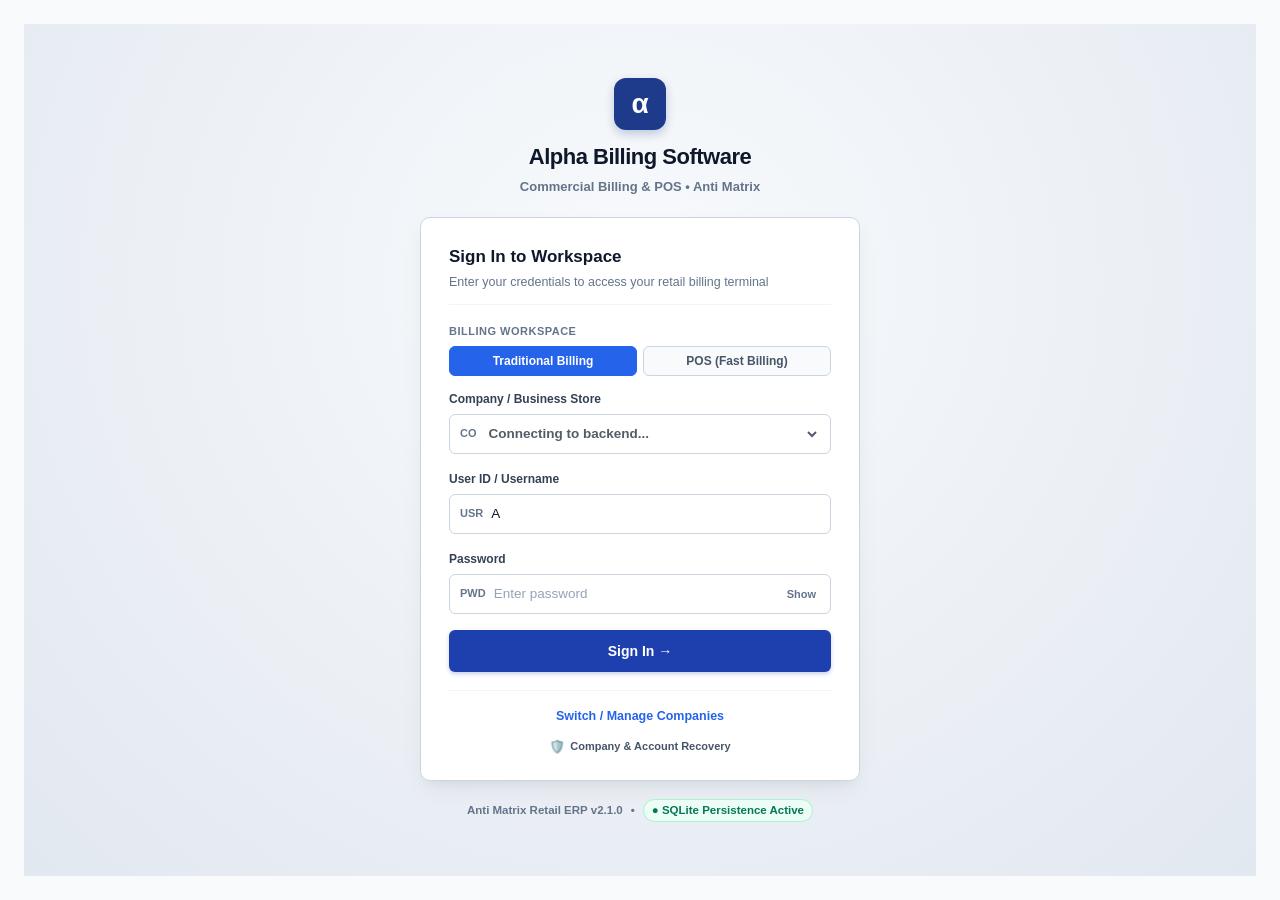
==== commit b41cca27: "merge: integrate origin/main with Purchase module and PDF workflow fixes" ====
--- a/index.html
+++ b/index.html
@@ -128,6 +128,7 @@
 
           <!-- Settings Shortcut -->
           <button type="button" class="header-icon-btn" id="btn-header-settings" title="Configuration & Features">
+            <svg xmlns="http://www.w3.org/2000/svg" width="18" height="18" viewBox="0 0 24 24" fill="none" stroke="currentColor" stroke-width="2" stroke-linecap="round" stroke-linejoin="round"><path d="M12.22 2h-.44a2 2 0 0 0-2 2v.18a2 2 0 0 1-1 1.73l-.43.25a2 2 0 0 1-2 0l-.15-.08a2 2 0 0 0-2.73.73l-.22.38a2 2 0 0 0 .73 2.73l.15.1a2 2 0 0 1 1 1.72v.51a2 2 0 0 1-1 1.74l-.15.09a2 2 0 0 0-.73 2.73l.22.38a2 2 0 0 0 2.73.73l.15-.08a2 2 0 0 1 2 0l.43.25a2 2 0 0 1 1 1.73V20a2 2 0 0 0 2 2h.44a2 2 0 0 0 2-2v-.18a2 2 0 0 1 1-1.73l.43-.25a2 2 0 0 1 2 0l.15.08a2 2 0 0 0 2.73-.73l.22-.39a2 2 0 0 0-.73-2.73l-.15-.08a2 2 0 0 1-1-1.74v-.5a2 2 0 0 1 1-1.74l.15-.09a2 2 0 0 0 .73-2.73l-.22-.38a2 2 0 0 0-2.73-.73l-.15.08a2 2 0 0 1-2 0l-.43-.25a2 2 0 0 1-1-1.73V4a2 2 0 0 0-2-2z"/><circle cx="12" cy="12" r="3"/></svg>
           </button>
 
           <!-- User Profile Trigger -->
@@ -201,7 +202,7 @@
                 <label style="font-size: 11px; font-weight: 700; color: #64748b; text-transform: uppercase; letter-spacing: 0.5px; display: block; margin-bottom: 6px;">Billing Workspace</label>
                 <div class="login-mode-segmented-control" id="login-mode-toggle" style="display: flex; gap: 6px;">
                   <button type="button" class="btn-mode-toggle active" id="btn-login-mode-trad" data-mode="traditional" style="flex: 1; padding: 7px 10px; font-size: 12px; font-weight: 600; border-radius: 6px; cursor: pointer; border: 1px solid #2563eb; background: #2563eb; color: #ffffff;">Traditional Billing</button>
-                  <button type="button" class="btn-mode-toggle" id="btn-login-mode-fast" data-mode="fast_billing" style="flex: 1; padding: 7px 10px; font-size: 12px; font-weight: 600; border-radius: 6px; cursor: pointer; border: 1px solid #cbd5e1; background: #f8fafc; color: #475569;">Fast Billing (POS)</button>
+                  <button type="button" class="btn-mode-toggle" id="btn-login-mode-fast" data-mode="fast_billing" style="flex: 1; padding: 7px 10px; font-size: 12px; font-weight: 600; border-radius: 6px; cursor: pointer; border: 1px solid #cbd5e1; background: #f8fafc; color: #475569;">POS (Fast Billing)</button>
                 </div>
               </div>
 
@@ -274,9 +275,13 @@
                 </button>
 
                 <!-- Company Management Link -->
-                <div class="login-card-links">
+                <div class="login-card-links" style="display: flex; flex-direction: column; gap: 8px; align-items: center;">
                   <button type="button" class="btn-link-action" id="btn-goto-companies">
                     <span>Switch / Manage Companies</span>
+                  </button>
+                  <button type="button" class="btn-link-action" id="btn-open-traditional-recovery" style="color: #475569; font-size: 11px; font-weight: 600; display: inline-flex; align-items: center; gap: 5px;">
+                    <span style="font-size: 13px;">🛡️</span>
+                    <span>Company &amp; Account Recovery</span>
                   </button>
                 </div>
               </form>
@@ -1951,11 +1956,12 @@
               <thead>
                 <tr>
                   <th style="width: 12%;">Vch No.</th>
-                  <th style="width: 15%;">Date</th>
-                  <th style="width: 33%;">Party / Customer Name</th>
-                  <th style="width: 15%;">Sale Type</th>
-                  <th style="width: 12%;">Tax (Rs.)</th>
-                  <th style="width: 13%;">Total Amount (Rs.)</th>
+                  <th style="width: 14%;">Date</th>
+                  <th style="width: 28%;">Party / Customer Name</th>
+                  <th style="width: 14%;">Sale Type</th>
+                  <th style="width: 10%;">Tax (Rs.)</th>
+                  <th style="width: 12%;">Total Amount (Rs.)</th>
+                  <th style="width: 10%; text-align: center;">Actions</th>
                 </tr>
               </thead>
               <tbody id="sales-register-tbody">
@@ -2606,7 +2612,6 @@
           </div>
         </div>
       </section>
-
       <!-- =========================================================
            VIEW 13: DAY BOOK & TRIAL BALANCE (ACCOUNTING INTEGRATION)
       ========================================================== -->
@@ -2708,7 +2713,2401 @@
         </div>
       </section>
 
+      <!-- =========================================================
+           PHASE 3.6: VIEW 1 - CUSTOMER RECEIPT (COLLECTION VOUCHER)
+      ========================================================== -->
+      <section class="screen-view erp-form-screen" id="view-customer-receipt">
+        <div class="form-screen-ribbon">
+          <div class="ribbon-left">
+            <button type="button" class="btn-ribbon-back" id="btn-rct-back" title="Back to Dashboard">&larr; Dashboard</button>
+          </div>
+          <div class="ribbon-center">
+            <span class="screen-badge-title">Customer Receipt Voucher (Collection)</span>
+          </div>
+          <div class="ribbon-right">
+            <span class="key-hint">[F2 Save | F5 Receipts List | Esc Close]</span>
+            <button class="ribbon-btn-close" id="btn-rct-close" title="Close">&times;</button>
+          </div>
+        </div>
+
+        <div class="master-form-body" style="display: flex; flex-direction: column; gap: 10px; overflow-y: auto;">
+          <!-- Top Meta Row -->
+          <div class="voucher-top-bar" style="background: #ffffff; padding: 12px; border-radius: 4px; border: 1px solid #cbd5e1;">
+            <div class="vch-meta-row" style="display: flex; gap: 12px; flex-wrap: wrap;">
+              <div class="meta-item" style="width: 100px;">
+                <span class="meta-label">Series</span>
+                <input type="text" id="rct-series" value="RCT" class="input-meta-compact" readonly style="background: #f1f5f9; font-weight: 700;" />
+              </div>
+              <div class="meta-item" style="width: 140px;">
+                <span class="meta-label">Date *</span>
+                <input type="date" id="rct-date" class="input-meta-compact" />
+              </div>
+              <div class="meta-item vch-number-highlight" style="width: 140px;">
+                <span class="meta-label">Receipt No.</span>
+                <input type="text" id="rct-number" class="input-vch-no" readonly style="font-weight: 800; color: #1e3a8a;" />
+              </div>
+              <div class="meta-item flex-2" style="min-width: 260px;">
+                <span class="meta-label">Customer / Debtor *</span>
+                <select id="rct-customer-select" class="select-box" style="width: 100%; font-weight: 600;">
+                  <option value="">-- Select Customer --</option>
+                </select>
+              </div>
+              <div class="meta-item" style="width: 140px;">
+                <span class="meta-label">Payment Method *</span>
+                <select id="rct-payment-method" class="select-box">
+                  <option value="CASH">Cash</option>
+                  <option value="BANK">Bank Transfer</option>
+                  <option value="UPI">UPI</option>
+                  <option value="CHEQUE">Cheque</option>
+                  <option value="CARD">Card / POS</option>
+                  <option value="NEFT_RTGS">NEFT / RTGS</option>
+                </select>
+              </div>
+              <div class="meta-item flex-2" style="min-width: 220px;">
+                <span class="meta-label">Deposit Ledger Account *</span>
+                <select id="rct-deposit-account" class="select-box" style="width: 100%;">
+                  <!-- Populated dynamically with Cash/Bank accounts -->
+                </select>
+              </div>
+            </div>
+
+            <div class="vch-meta-row" style="display: flex; gap: 12px; margin-top: 8px; flex-wrap: wrap;">
+              <div class="meta-item" style="width: 160px;">
+                <span class="meta-label">Instrument / Ref No.</span>
+                <input type="text" id="rct-ref-number" class="input-meta-compact" placeholder="Cheque / UTR / Auth No" />
+              </div>
+              <div class="meta-item" style="width: 140px;">
+                <span class="meta-label">Ref Date</span>
+                <input type="date" id="rct-ref-date" class="input-meta-compact" />
+              </div>
+              <div class="meta-item flex-2" style="min-width: 200px;">
+                <span class="meta-label">Remarks / Narration</span>
+                <input type="text" id="rct-narration" class="input-meta-compact" placeholder="Payment remarks / notes" />
+              </div>
+            </div>
+          </div>
+
+          <!-- Customer Position Banner -->
+          <div id="rct-customer-position-card" style="background: #f8fafc; border: 1px solid #e2e8f0; border-radius: 4px; padding: 10px 14px; display: flex; justify-content: space-between; align-items: center;">
+            <div style="font-size: 13px; color: #334155;">
+              Customer: <strong id="rct-disp-cust-name" style="color: #0f172a;">None Selected</strong>
+              <span id="rct-disp-cust-code" style="color: #64748b; margin-left: 6px;"></span>
+            </div>
+            <div style="display: flex; gap: 24px; font-size: 13px;">
+              <span>Net Ledger AR: <strong id="rct-disp-ledger-ar" style="color: #b91c1c;">₹ 0.00</strong></span>
+              <span>Unallocated Advances: <strong id="rct-disp-advances" style="color: #047857;">₹ 0.00</strong></span>
+              <span>Unpaid Invoices: <strong id="rct-disp-unpaid-count" style="color: #1e3a8a;">0</strong></span>
+            </div>
+          </div>
+
+          <!-- Receipt Amount & Auto Allocation Strip -->
+          <div style="background: #ffffff; padding: 10px 14px; border: 1px solid #cbd5e1; border-radius: 4px; display: flex; justify-content: space-between; align-items: center; gap: 12px;">
+            <div style="display: flex; align-items: center; gap: 10px;">
+              <label for="rct-total-amount" style="font-size: 14px; font-weight: 800; color: #1e293b;">Total Amount Received (₹):</label>
+              <input type="number" id="rct-total-amount" step="0.01" min="0.01" placeholder="0.00" style="font-size: 16px; font-weight: 800; padding: 4px 10px; width: 160px; border: 2px solid #3b82f6; border-radius: 4px; text-align: right;" />
+            </div>
+            <div style="display: flex; gap: 8px;">
+              <button type="button" class="btn-classic" id="btn-rct-auto-allocate" style="font-weight: 600;">⚡ Auto-Allocate (FIFO)</button>
+              <button type="button" class="btn-classic" id="btn-rct-clear-allocate" style="color: #dc2626;">Clear Allocations</button>
+            </div>
+          </div>
+
+          <!-- Invoice Allocation Grid -->
+          <div style="background: #ffffff; border: 1px solid #cbd5e1; border-radius: 4px; display: flex; flex-direction: column; min-height: 200px;">
+            <div style="background: #f1f5f9; padding: 8px 12px; font-weight: 700; font-size: 12px; color: #334155; border-bottom: 1px solid #cbd5e1; display: flex; justify-content: space-between;">
+              <span>SALES INVOICES ALLOCATION SCHEDULE</span>
+              <span style="font-weight: 400; color: #64748b;">(Allocate payment to specific unpaid invoices or leave unallocated as Advance)</span>
+            </div>
+            <div class="table-container" style="max-height: 260px; overflow-y: auto;">
+              <table class="companies-table" id="rct-invoices-table">
+                <thead>
+                  <tr style="background: #1e293b; color: #ffffff;">
+                    <th style="width: 40px; text-align: center;">#</th>
+                    <th style="width: 130px;">Invoice No</th>
+                    <th style="width: 100px;">Date</th>
+                    <th style="width: 130px; text-align: right;">Total Bill (₹)</th>
+                    <th style="width: 130px; text-align: right;">Current Due (₹)</th>
+                    <th style="width: 140px; text-align: right;">Allocate (₹)</th>
+                    <th style="width: 120px; text-align: right;">Discount (₹)</th>
+                    <th style="width: 130px; text-align: right;">Balance After (₹)</th>
+                  </tr>
+                </thead>
+                <tbody id="rct-invoices-tbody">
+                  <!-- Populated dynamically -->
+                </tbody>
+              </table>
+              <div id="rct-invoices-empty" class="empty-table-msg" style="padding: 20px; text-align: center; color: #64748b;">
+                Select a customer with outstanding invoices or enter an advance receipt amount.
+              </div>
+            </div>
+          </div>
+
+          <!-- Bottom Summary Bar & Actions -->
+          <div class="master-bottom-bar" style="background: #ffffff; padding: 12px; border-radius: 4px; border: 1px solid #cbd5e1; display: flex; justify-content: space-between; align-items: center;">
+            <div style="display: flex; gap: 20px; font-size: 13px; font-weight: 700;">
+              <span>Total Received: <strong id="rct-sum-total" style="color: #1e3a8a;">₹ 0.00</strong></span>
+              <span>Allocated to Invoices: <strong id="rct-sum-allocated" style="color: #15803d;">₹ 0.00</strong></span>
+              <span>Settlement Discounts: <strong id="rct-sum-discount" style="color: #b45309;">₹ 0.00</strong></span>
+              <span>Unallocated Advance: <strong id="rct-sum-advance" style="color: #7c3aed;">₹ 0.00</strong></span>
+            </div>
+            <div style="display: flex; gap: 10px;">
+              <button type="button" class="btn-classic" id="btn-rct-reset">Reset Form</button>
+              <button type="button" class="btn-save-primary" id="btn-rct-save" style="font-weight: 800; padding: 6px 20px; background: #15803d; color: #fff; border: none; border-radius: 4px; cursor: pointer;">Post Receipt (F2)</button>
+            </div>
+          </div>
+        </div>
+      </section>
+
+      <!-- =========================================================
+           PHASE 3.6: VIEW 2 - CUSTOMER RECEIPTS REGISTER (HISTORY)
+      ========================================================== -->
+      <section class="screen-view erp-form-screen" id="view-receipt-list">
+        <div class="form-screen-ribbon">
+          <div class="ribbon-left">
+            <button type="button" class="btn-ribbon-back" id="btn-rct-list-back" title="Back to Dashboard">&larr; Dashboard</button>
+          </div>
+          <div class="ribbon-center">
+            <span class="screen-badge-title">Customer Receipts Register</span>
+          </div>
+          <div class="ribbon-right">
+            <span class="key-hint">[F2 New Receipt | Esc Close]</span>
+            <button class="ribbon-btn-close" id="btn-rct-list-close" title="Close">&times;</button>
+          </div>
+        </div>
+
+        <div class="master-form-body" style="display: flex; flex-direction: column; gap: 8px;">
+          <!-- Filter Bar -->
+          <div class="items-list-filter-bar" style="display: flex; gap: 10px; align-items: center; background: #ffffff; padding: 10px 14px; border-radius: 4px; border: 1px solid #cbd5e1; flex-wrap: wrap;">
+            <input type="text" id="rct-list-search" placeholder="Search by Voucher No, Customer, Ref No..." class="input-meta-compact" style="min-width: 240px;" />
+            <label style="font-size: 12px; font-weight: 600;">From:</label>
+            <input type="date" id="rct-list-from-date" class="input-meta-compact" />
+            <label style="font-size: 12px; font-weight: 600;">To:</label>
+            <input type="date" id="rct-list-to-date" class="input-meta-compact" />
+            <select id="rct-list-status" class="select-box" style="width: 120px;">
+              <option value="">All Statuses</option>
+              <option value="POSTED">POSTED</option>
+              <option value="REVERSED">REVERSED</option>
+            </select>
+            <button type="button" class="btn-classic" id="btn-rct-list-refresh">Refresh</button>
+            <button type="button" class="btn-classic" id="btn-rct-list-new" style="background: #15803d; color: #fff; border-color: #15803d; font-weight: 700;">+ New Receipt</button>
+          </div>
+
+          <!-- Table Container -->
+          <div class="table-container full-height" style="flex: 1; background: #ffffff; border: 1px solid #cbd5e1; border-radius: 4px; overflow-y: auto;">
+            <table class="companies-table" id="receipts-register-table">
+              <thead>
+                <tr style="background: #334155; color: #ffffff;">
+                  <th style="width: 40px; text-align: center;">#</th>
+                  <th style="width: 95px;">Date</th>
+                  <th style="width: 120px;">Voucher No</th>
+                  <th style="min-width: 200px;">Customer / Debtor</th>
+                  <th style="width: 90px;">Method</th>
+                  <th style="width: 130px; text-align: right;">Total Received (₹)</th>
+                  <th style="width: 120px; text-align: right;">Allocated (₹)</th>
+                  <th style="width: 120px; text-align: right;">Advance (₹)</th>
+                  <th style="width: 95px; text-align: center;">Status</th>
+                  <th style="width: 180px; text-align: center;">Actions</th>
+                </tr>
+              </thead>
+              <tbody id="receipts-register-tbody">
+                <!-- Populated dynamically -->
+              </tbody>
+            </table>
+            <div id="receipts-register-empty" class="empty-table-msg" style="display: none; padding: 24px; text-align: center; color: #64748b;">
+              No customer receipts found matching the filter criteria.
+            </div>
+          </div>
+
+          <!-- Bottom Summary Bar -->
+          <div class="master-bottom-bar" style="background: #ffffff; padding: 10px 14px; border-radius: 4px; border: 1px solid #cbd5e1; display: flex; justify-content: space-between; align-items: center;">
+            <span id="rct-list-count" style="font-size: 12px; font-weight: 700; color: #334155;">Receipts: 0</span>
+            <div style="display: flex; gap: 24px; font-size: 13px; font-weight: 700;">
+              <span>Total Received: <strong id="rct-list-total-sum" style="color: #1e3a8a;">₹ 0.00</strong></span>
+              <span>Total Advance Held: <strong id="rct-list-advance-sum" style="color: #7c3aed;">₹ 0.00</strong></span>
+            </div>
+          </div>
+        </div>
+      </section>
+
+      <!-- =========================================================
+           PHASE 3.6: VIEW 3 - SUPPLIER PAYMENT (DISBURSEMENT VOUCHER)
+      ========================================================== -->
+      <section class="screen-view erp-form-screen" id="view-supplier-payment">
+        <div class="form-screen-ribbon">
+          <div class="ribbon-left">
+            <button type="button" class="btn-ribbon-back" id="btn-pmt-back" title="Back to Dashboard">&larr; Dashboard</button>
+          </div>
+          <div class="ribbon-center">
+            <span class="screen-badge-title">Supplier Payment Voucher (Disbursement)</span>
+          </div>
+          <div class="ribbon-right">
+            <span class="key-hint">[F2 Save | F5 Payments List | Esc Close]</span>
+            <button class="ribbon-btn-close" id="btn-pmt-close" title="Close">&times;</button>
+          </div>
+        </div>
+
+        <div class="master-form-body" style="display: flex; flex-direction: column; gap: 10px; overflow-y: auto;">
+          <!-- Top Meta Row -->
+          <div class="voucher-top-bar" style="background: #ffffff; padding: 12px; border-radius: 4px; border: 1px solid #cbd5e1;">
+            <div class="vch-meta-row" style="display: flex; gap: 12px; flex-wrap: wrap;">
+              <div class="meta-item" style="width: 100px;">
+                <span class="meta-label">Series</span>
+                <input type="text" id="pmt-series" value="PMT" class="input-meta-compact" readonly style="background: #f1f5f9; font-weight: 700;" />
+              </div>
+              <div class="meta-item" style="width: 140px;">
+                <span class="meta-label">Date *</span>
+                <input type="date" id="pmt-date" class="input-meta-compact" />
+              </div>
+              <div class="meta-item vch-number-highlight" style="width: 140px;">
+                <span class="meta-label">Payment No.</span>
+                <input type="text" id="pmt-number" class="input-vch-no" readonly style="font-weight: 800; color: #1e3a8a;" />
+              </div>
+              <div class="meta-item flex-2" style="min-width: 260px;">
+                <span class="meta-label">Supplier / Creditor *</span>
+                <select id="pmt-supplier-select" class="select-box" style="width: 100%; font-weight: 600;">
+                  <option value="">-- Select Supplier --</option>
+                </select>
+              </div>
+              <div class="meta-item" style="width: 140px;">
+                <span class="meta-label">Payment Method *</span>
+                <select id="pmt-payment-method" class="select-box">
+                  <option value="CASH">Cash</option>
+                  <option value="BANK">Bank Transfer</option>
+                  <option value="UPI">UPI</option>
+                  <option value="CHEQUE">Cheque</option>
+                  <option value="CARD">Card / POS</option>
+                  <option value="NEFT_RTGS">NEFT / RTGS</option>
+                </select>
+              </div>
+              <div class="meta-item flex-2" style="min-width: 220px;">
+                <span class="meta-label">Source Ledger Account *</span>
+                <select id="pmt-source-account" class="select-box" style="width: 100%;">
+                  <!-- Populated dynamically with Cash/Bank accounts -->
+                </select>
+              </div>
+            </div>
+
+            <div class="vch-meta-row" style="display: flex; gap: 12px; margin-top: 8px; flex-wrap: wrap;">
+              <div class="meta-item" style="width: 160px;">
+                <span class="meta-label">Instrument / Ref No.</span>
+                <input type="text" id="pmt-ref-number" class="input-meta-compact" placeholder="Cheque / UTR / Auth No" />
+              </div>
+              <div class="meta-item" style="width: 140px;">
+                <span class="meta-label">Ref Date</span>
+                <input type="date" id="pmt-ref-date" class="input-meta-compact" />
+              </div>
+              <div class="meta-item flex-2" style="min-width: 200px;">
+                <span class="meta-label">Remarks / Narration</span>
+                <input type="text" id="pmt-narration" class="input-meta-compact" placeholder="Disbursement remarks / notes" />
+              </div>
+            </div>
+          </div>
+
+          <!-- Supplier Position Banner -->
+          <div id="pmt-supplier-position-card" style="background: #f8fafc; border: 1px solid #e2e8f0; border-radius: 4px; padding: 10px 14px; display: flex; justify-content: space-between; align-items: center;">
+            <div style="font-size: 13px; color: #334155;">
+              Supplier: <strong id="pmt-disp-supp-name" style="color: #0f172a;">None Selected</strong>
+              <span id="pmt-disp-supp-code" style="color: #64748b; margin-left: 6px;"></span>
+            </div>
+            <div style="display: flex; gap: 24px; font-size: 13px;">
+              <span>Net Ledger AP: <strong id="pmt-disp-ledger-ap" style="color: #b91c1c;">₹ 0.00</strong></span>
+              <span>Unallocated Advances: <strong id="pmt-disp-advances" style="color: #047857;">₹ 0.00</strong></span>
+            </div>
+          </div>
+
+          <!-- Payment Amount Strip -->
+          <div style="background: #ffffff; padding: 10px 14px; border: 1px solid #cbd5e1; border-radius: 4px; display: flex; justify-content: space-between; align-items: center; gap: 12px;">
+            <div style="display: flex; align-items: center; gap: 10px;">
+              <label for="pmt-total-amount" style="font-size: 14px; font-weight: 800; color: #1e293b;">Total Amount Disbursed (₹):</label>
+              <input type="number" id="pmt-total-amount" step="0.01" min="0.01" placeholder="0.00" style="font-size: 16px; font-weight: 800; padding: 4px 10px; width: 160px; border: 2px solid #ef4444; border-radius: 4px; text-align: right;" />
+            </div>
+            <div style="font-size: 12px; color: #64748b; background: #eff6ff; padding: 6px 12px; border-radius: 4px; border: 1px solid #bfdbfe;">
+              ℹ️ Purchase module integration pending (Friend 2). On-account / Advance supplier disbursements are fully active.
+            </div>
+          </div>
+
+          <!-- Bottom Summary Bar & Actions -->
+          <div class="master-bottom-bar" style="background: #ffffff; padding: 12px; border-radius: 4px; border: 1px solid #cbd5e1; display: flex; justify-content: space-between; align-items: center;">
+            <div style="display: flex; gap: 20px; font-size: 13px; font-weight: 700;">
+              <span>Total Disbursed: <strong id="pmt-sum-total" style="color: #b91c1c;">₹ 0.00</strong></span>
+              <span>On-Account / Advance: <strong id="pmt-sum-advance" style="color: #7c3aed;">₹ 0.00</strong></span>
+            </div>
+            <div style="display: flex; gap: 10px;">
+              <button type="button" class="btn-classic" id="btn-pmt-reset">Reset Form</button>
+              <button type="button" class="btn-save-primary" id="btn-pmt-save" style="font-weight: 800; padding: 6px 20px; background: #b91c1c; color: #fff; border: none; border-radius: 4px; cursor: pointer;">Disburse Payment (F2)</button>
+            </div>
+          </div>
+        </div>
+      </section>
+
+      <!-- =========================================================
+           PHASE 3.6: VIEW 4 - SUPPLIER PAYMENTS REGISTER (HISTORY)
+      ========================================================== -->
+      <section class="screen-view erp-form-screen" id="view-payment-list">
+        <div class="form-screen-ribbon">
+          <div class="ribbon-left">
+            <button type="button" class="btn-ribbon-back" id="btn-pmt-list-back" title="Back to Dashboard">&larr; Dashboard</button>
+          </div>
+          <div class="ribbon-center">
+            <span class="screen-badge-title">Supplier Payments Register</span>
+          </div>
+          <div class="ribbon-right">
+            <span class="key-hint">[F2 New Payment | Esc Close]</span>
+            <button class="ribbon-btn-close" id="btn-pmt-list-close" title="Close">&times;</button>
+          </div>
+        </div>
+
+        <div class="master-form-body" style="display: flex; flex-direction: column; gap: 8px;">
+          <!-- Filter Bar -->
+          <div class="items-list-filter-bar" style="display: flex; gap: 10px; align-items: center; background: #ffffff; padding: 10px 14px; border-radius: 4px; border: 1px solid #cbd5e1; flex-wrap: wrap;">
+            <input type="text" id="pmt-list-search" placeholder="Search by Voucher No, Supplier, Ref No..." class="input-meta-compact" style="min-width: 240px;" />
+            <label style="font-size: 12px; font-weight: 600;">From:</label>
+            <input type="date" id="pmt-list-from-date" class="input-meta-compact" />
+            <label style="font-size: 12px; font-weight: 600;">To:</label>
+            <input type="date" id="pmt-list-to-date" class="input-meta-compact" />
+            <select id="pmt-list-status" class="select-box" style="width: 120px;">
+              <option value="">All Statuses</option>
+              <option value="POSTED">POSTED</option>
+              <option value="REVERSED">REVERSED</option>
+            </select>
+            <button type="button" class="btn-classic" id="btn-pmt-list-refresh">Refresh</button>
+            <button type="button" class="btn-classic" id="btn-pmt-list-new" style="background: #b91c1c; color: #fff; border-color: #b91c1c; font-weight: 700;">+ New Payment</button>
+          </div>
+
+          <!-- Table Container -->
+          <div class="table-container full-height" style="flex: 1; background: #ffffff; border: 1px solid #cbd5e1; border-radius: 4px; overflow-y: auto;">
+            <table class="companies-table" id="payments-register-table">
+              <thead>
+                <tr style="background: #334155; color: #ffffff;">
+                  <th style="width: 40px; text-align: center;">#</th>
+                  <th style="width: 95px;">Date</th>
+                  <th style="width: 120px;">Voucher No</th>
+                  <th style="min-width: 200px;">Supplier / Creditor</th>
+                  <th style="width: 90px;">Method</th>
+                  <th style="width: 130px; text-align: right;">Total Disbursed (₹)</th>
+                  <th style="width: 120px; text-align: right;">Allocated (₹)</th>
+                  <th style="width: 120px; text-align: right;">Advance (₹)</th>
+                  <th style="width: 95px; text-align: center;">Status</th>
+                  <th style="width: 180px; text-align: center;">Actions</th>
+                </tr>
+              </thead>
+              <tbody id="payments-register-tbody">
+                <!-- Populated dynamically -->
+              </tbody>
+            </table>
+            <div id="payments-register-empty" class="empty-table-msg" style="display: none; padding: 24px; text-align: center; color: #64748b;">
+              No supplier payments found matching the filter criteria.
+            </div>
+          </div>
+
+          <!-- Bottom Summary Bar -->
+          <div class="master-bottom-bar" style="background: #ffffff; padding: 10px 14px; border-radius: 4px; border: 1px solid #cbd5e1; display: flex; justify-content: space-between; align-items: center;">
+            <span id="pmt-list-count" style="font-size: 12px; font-weight: 700; color: #334155;">Payments: 0</span>
+            <div style="display: flex; gap: 24px; font-size: 13px; font-weight: 700;">
+              <span>Total Disbursed: <strong id="pmt-list-total-sum" style="color: #b91c1c;">₹ 0.00</strong></span>
+              <span>Total Advance Held: <strong id="pmt-list-advance-sum" style="color: #7c3aed;">₹ 0.00</strong></span>
+            </div>
+          </div>
+        </div>
+      </section>
+
+      <!-- =========================================================
+           PHASE 3.6: VIEW 5 - CUSTOMER OUTSTANDING (ACCOUNTS RECEIVABLE)
+      ========================================================== -->
+      <section class="screen-view erp-form-screen" id="view-customer-outstanding">
+        <div class="form-screen-ribbon">
+          <div class="ribbon-left">
+            <button type="button" class="btn-ribbon-back" id="btn-cust-out-back" title="Back to Dashboard">&larr; Dashboard</button>
+          </div>
+          <div class="ribbon-center">
+            <span class="screen-badge-title">Accounts Receivable (Customer Outstandings)</span>
+          </div>
+          <div class="ribbon-right">
+            <span class="key-hint">[F5 Refresh | Esc Close]</span>
+            <button class="ribbon-btn-close" id="btn-cust-out-close" title="Close">&times;</button>
+          </div>
+        </div>
+
+        <div class="master-form-body" style="display: flex; flex-direction: column; gap: 8px;">
+          <!-- Filter Bar -->
+          <div class="items-list-filter-bar" style="display: flex; gap: 10px; align-items: center; background: #ffffff; padding: 10px 14px; border-radius: 4px; border: 1px solid #cbd5e1; flex-wrap: wrap;">
+            <input type="text" id="cust-out-search" placeholder="Search customer by name, code, phone, GSTIN..." class="input-meta-compact" style="min-width: 280px;" />
+            <label style="font-size: 12px; font-weight: 600;">As of Date:</label>
+            <input type="date" id="cust-out-as-of-date" class="input-meta-compact" />
+            <button type="button" class="btn-classic" id="btn-cust-out-refresh">Refresh Outstandings</button>
+          </div>
+
+          <!-- Table Container -->
+          <div class="table-container full-height" style="flex: 1; background: #ffffff; border: 1px solid #cbd5e1; border-radius: 4px; overflow-y: auto;">
+            <table class="companies-table" id="cust-out-table">
+              <thead>
+                <tr style="background: #1e3a8a; color: #ffffff;">
+                  <th style="width: 40px; text-align: center;">#</th>
+                  <th style="width: 100px;">Code</th>
+                  <th style="min-width: 220px;">Customer Name</th>
+                  <th style="width: 110px;">Phone</th>
+                  <th style="width: 130px;">GSTIN</th>
+                  <th style="width: 130px; text-align: right;">Total Billed (₹)</th>
+                  <th style="width: 130px; text-align: right;">Total Paid (₹)</th>
+                  <th style="width: 140px; text-align: right;">Net Receivable (₹)</th>
+                  <th style="width: 70px; text-align: center;">Type</th>
+                  <th style="width: 120px; text-align: center;">Actions</th>
+                </tr>
+              </thead>
+              <tbody id="cust-out-tbody">
+                <!-- Populated dynamically -->
+              </tbody>
+            </table>
+            <div id="cust-out-empty" class="empty-table-msg" style="display: none; padding: 24px; text-align: center; color: #64748b;">
+              No customers found with outstanding receivables.
+            </div>
+          </div>
+
+          <!-- Bottom Summary Bar -->
+          <div class="master-bottom-bar" style="background: #ffffff; padding: 10px 14px; border-radius: 4px; border: 1px solid #cbd5e1; display: flex; justify-content: space-between; align-items: center;">
+            <span id="cust-out-count" style="font-size: 12px; font-weight: 700; color: #334155;">Total Customers: 0</span>
+            <div style="font-size: 14px; font-weight: 800;">
+              Total Accounts Receivable: <strong id="cust-out-total-sum" style="color: #b91c1c;">₹ 0.00</strong>
+            </div>
+          </div>
+        </div>
+      </section>
+
+      <!-- =========================================================
+           PHASE 3.6: VIEW 6 - SUPPLIER OUTSTANDING (ACCOUNTS PAYABLE)
+      ========================================================== -->
+      <section class="screen-view erp-form-screen" id="view-supplier-outstanding">
+        <div class="form-screen-ribbon">
+          <div class="ribbon-left">
+            <button type="button" class="btn-ribbon-back" id="btn-supp-out-back" title="Back to Dashboard">&larr; Dashboard</button>
+          </div>
+          <div class="ribbon-center">
+            <span class="screen-badge-title">Accounts Payable (Supplier Outstandings)</span>
+          </div>
+          <div class="ribbon-right">
+            <span class="key-hint">[F5 Refresh | Esc Close]</span>
+            <button class="ribbon-btn-close" id="btn-supp-out-close" title="Close">&times;</button>
+          </div>
+        </div>
+
+        <div class="master-form-body" style="display: flex; flex-direction: column; gap: 8px;">
+          <!-- Filter Bar -->
+          <div class="items-list-filter-bar" style="display: flex; gap: 10px; align-items: center; background: #ffffff; padding: 10px 14px; border-radius: 4px; border: 1px solid #cbd5e1; flex-wrap: wrap;">
+            <input type="text" id="supp-out-search" placeholder="Search supplier by name, code, phone, GSTIN..." class="input-meta-compact" style="min-width: 280px;" />
+            <label style="font-size: 12px; font-weight: 600;">As of Date:</label>
+            <input type="date" id="supp-out-as-of-date" class="input-meta-compact" />
+            <button type="button" class="btn-classic" id="btn-supp-out-refresh">Refresh Outstandings</button>
+          </div>
+
+          <!-- Table Container -->
+          <div class="table-container full-height" style="flex: 1; background: #ffffff; border: 1px solid #cbd5e1; border-radius: 4px; overflow-y: auto;">
+            <table class="companies-table" id="supp-out-table">
+              <thead>
+                <tr style="background: #78350f; color: #ffffff;">
+                  <th style="width: 40px; text-align: center;">#</th>
+                  <th style="width: 100px;">Code</th>
+                  <th style="min-width: 220px;">Supplier Name</th>
+                  <th style="width: 110px;">Phone</th>
+                  <th style="width: 130px;">GSTIN</th>
+                  <th style="width: 130px; text-align: right;">Total Purchases (₹)</th>
+                  <th style="width: 130px; text-align: right;">Total Paid (₹)</th>
+                  <th style="width: 140px; text-align: right;">Net Payable (₹)</th>
+                  <th style="width: 70px; text-align: center;">Type</th>
+                  <th style="width: 120px; text-align: center;">Actions</th>
+                </tr>
+              </thead>
+              <tbody id="supp-out-tbody">
+                <!-- Populated dynamically -->
+              </tbody>
+            </table>
+            <div id="supp-out-empty" class="empty-table-msg" style="display: none; padding: 24px; text-align: center; color: #64748b;">
+              No suppliers found with outstanding payables.
+            </div>
+          </div>
+
+          <!-- Bottom Summary Bar -->
+          <div class="master-bottom-bar" style="background: #ffffff; padding: 10px 14px; border-radius: 4px; border: 1px solid #cbd5e1; display: flex; justify-content: space-between; align-items: center;">
+            <span id="supp-out-count" style="font-size: 12px; font-weight: 700; color: #334155;">Total Suppliers: 0</span>
+            <div style="font-size: 14px; font-weight: 800;">
+              Total Accounts Payable: <strong id="supp-out-total-sum" style="color: #b91c1c;">₹ 0.00</strong>
+            </div>
+          </div>
+        </div>
+      </section>
+
+      <!-- =========================================================
+           PHASE 3.6: VIEW 7 - FINANCIAL RECONCILIATION DASHBOARD
+      ========================================================== -->
+      <section class="screen-view erp-form-screen" id="view-reconciliation-dashboard">
+        <div class="form-screen-ribbon">
+          <div class="ribbon-left">
+            <button type="button" class="btn-ribbon-back" id="btn-recon-back" title="Back to Dashboard">&larr; Dashboard</button>
+          </div>
+          <div class="ribbon-center">
+            <span class="screen-badge-title">Financial Reconciliation &amp; Audit Engine</span>
+          </div>
+          <div class="ribbon-right">
+            <span class="key-hint">[F5 Run Audit | Esc Close]</span>
+            <button class="ribbon-btn-close" id="btn-recon-close" title="Close">&times;</button>
+          </div>
+        </div>
+
+        <div class="master-form-body" style="display: flex; flex-direction: column; gap: 12px; overflow-y: auto;">
+          <!-- Controls Bar -->
+          <div style="display: flex; justify-content: space-between; align-items: center; background: #ffffff; padding: 10px 14px; border-radius: 4px; border: 1px solid #cbd5e1; flex-wrap: wrap; gap: 10px;">
+            <div style="display: flex; gap: 10px; align-items: center;">
+              <label style="font-size: 13px; font-weight: 700; color: #1e293b;">Audit As of Date:</label>
+              <input type="date" id="recon-as-of-date" class="input-meta-compact" />
+              <button type="button" class="btn-save-primary" id="btn-recon-run-audit" style="background: #1e3a8a; padding: 6px 16px; font-weight: 700;">Run Full Financial Audit</button>
+            </div>
+            <div style="font-size: 12px; color: #64748b;" id="recon-last-audit-time">
+              Last audited: Not run yet
+            </div>
+          </div>
+
+          <!-- Overall Executive Health Banner -->
+          <div id="recon-executive-banner" style="background: #f0fdf4; border: 2px solid #86efac; border-radius: 6px; padding: 14px 18px; display: flex; justify-content: space-between; align-items: center;">
+            <div style="display: flex; align-items: center; gap: 14px;">
+              <span id="recon-executive-badge" style="padding: 6px 14px; border-radius: 4px; font-size: 14px; font-weight: 900; background: #15803d; color: #fff;">BALANCED</span>
+              <div>
+                <h3 style="margin: 0; font-size: 15px; color: #0f172a;" id="recon-executive-title">Books &amp; Subledgers Perfectly Balanced</h3>
+                <p style="margin: 2px 0 0; font-size: 12px; color: #475569;" id="recon-executive-desc">All customer AR, supplier AP, cash/bank movements and double-entry journals are 100% reconciled.</p>
+              </div>
+            </div>
+            <div style="text-align: right;">
+              <div style="font-size: 11px; font-weight: 700; color: #64748b; text-transform: uppercase;">Health Score</div>
+              <div style="font-size: 22px; font-weight: 900; color: #15803d;" id="recon-executive-score">100%</div>
+            </div>
+          </div>
+
+          <!-- 6 Diagnostic Panels Grid -->
+          <div style="display: grid; grid-template-columns: repeat(auto-fit, minmax(320px, 1fr)); gap: 12px;">
+            <!-- Card 1: Accounts Receivable -->
+            <div style="background: #ffffff; border: 1px solid #cbd5e1; border-radius: 4px; padding: 12px; display: flex; flex-direction: column; gap: 8px;">
+              <div style="display: flex; justify-content: space-between; align-items: center;">
+                <span style="font-weight: 700; font-size: 13px; color: #1e293b;">1. Accounts Receivable (AR)</span>
+                <span id="recon-ar-status" style="font-size: 11px; font-weight: 800; padding: 2px 8px; border-radius: 4px; background: #dcfce7; color: #15803d;">BALANCED</span>
+              </div>
+              <div style="font-size: 12px; color: #475569; display: flex; flex-direction: column; gap: 4px;">
+                <div style="display: flex; justify-content: space-between;"><span>GL Debtor Balance:</span> <strong id="recon-ar-gl">₹ 0.00</strong></div>
+                <div style="display: flex; justify-content: space-between;"><span>Subledger Dynamic Total:</span> <strong id="recon-ar-sub">₹ 0.00</strong></div>
+                <div style="display: flex; justify-content: space-between; border-top: 1px solid #f1f5f9; padding-top: 4px;"><span>Discrepancy:</span> <strong id="recon-ar-diff" style="color: #15803d;">₹ 0.00</strong></div>
+              </div>
+            </div>
+
+            <!-- Card 2: Accounts Payable -->
+            <div style="background: #ffffff; border: 1px solid #cbd5e1; border-radius: 4px; padding: 12px; display: flex; flex-direction: column; gap: 8px;">
+              <div style="display: flex; justify-content: space-between; align-items: center;">
+                <span style="font-weight: 700; font-size: 13px; color: #1e293b;">2. Accounts Payable (AP)</span>
+                <span id="recon-ap-status" style="font-size: 11px; font-weight: 800; padding: 2px 8px; border-radius: 4px; background: #dcfce7; color: #15803d;">BALANCED</span>
+              </div>
+              <div style="font-size: 12px; color: #475569; display: flex; flex-direction: column; gap: 4px;">
+                <div style="display: flex; justify-content: space-between;"><span>GL Creditor Balance:</span> <strong id="recon-ap-gl">₹ 0.00</strong></div>
+                <div style="display: flex; justify-content: space-between;"><span>Subledger Dynamic Total:</span> <strong id="recon-ap-sub">₹ 0.00</strong></div>
+                <div style="display: flex; justify-content: space-between; border-top: 1px solid #f1f5f9; padding-top: 4px;"><span>Discrepancy:</span> <strong id="recon-ap-diff" style="color: #15803d;">₹ 0.00</strong></div>
+              </div>
+            </div>
+
+            <!-- Card 3: Cash & Bank Accounts -->
+            <div style="background: #ffffff; border: 1px solid #cbd5e1; border-radius: 4px; padding: 12px; display: flex; flex-direction: column; gap: 8px;">
+              <div style="display: flex; justify-content: space-between; align-items: center;">
+                <span style="font-weight: 700; font-size: 13px; color: #1e293b;">3. Cash &amp; Bank Ledgers</span>
+                <span id="recon-cb-status" style="font-size: 11px; font-weight: 800; padding: 2px 8px; border-radius: 4px; background: #dcfce7; color: #15803d;">BALANCED</span>
+              </div>
+              <div style="font-size: 12px; color: #475569; display: flex; flex-direction: column; gap: 4px;">
+                <div style="display: flex; justify-content: space-between;"><span>GL Liquid Accounts Net:</span> <strong id="recon-cb-gl">₹ 0.00</strong></div>
+                <div style="display: flex; justify-content: space-between;"><span>Receipt &amp; Payment Inflow/Outflow:</span> <strong id="recon-cb-sub">₹ 0.00</strong></div>
+                <div style="display: flex; justify-content: space-between; border-top: 1px solid #f1f5f9; padding-top: 4px;"><span>Discrepancy:</span> <strong id="recon-cb-diff" style="color: #15803d;">₹ 0.00</strong></div>
+              </div>
+            </div>
+
+            <!-- Card 4: Customer Advances -->
+            <div style="background: #ffffff; border: 1px solid #cbd5e1; border-radius: 4px; padding: 12px; display: flex; flex-direction: column; gap: 8px;">
+              <div style="display: flex; justify-content: space-between; align-items: center;">
+                <span style="font-weight: 700; font-size: 13px; color: #1e293b;">4. Customer Advances</span>
+                <span id="recon-adv-cust-status" style="font-size: 11px; font-weight: 800; padding: 2px 8px; border-radius: 4px; background: #dcfce7; color: #15803d;">BALANCED</span>
+              </div>
+              <div style="font-size: 12px; color: #475569; display: flex; flex-direction: column; gap: 4px;">
+                <div style="display: flex; justify-content: space-between;"><span>Unallocated Advance Receipts:</span> <strong id="recon-adv-cust-vch">₹ 0.00</strong></div>
+                <div style="display: flex; justify-content: space-between;"><span>Advance Ledger Balance:</span> <strong id="recon-adv-cust-gl">₹ 0.00</strong></div>
+                <div style="display: flex; justify-content: space-between; border-top: 1px solid #f1f5f9; padding-top: 4px;"><span>Discrepancy:</span> <strong id="recon-adv-cust-diff" style="color: #15803d;">₹ 0.00</strong></div>
+              </div>
+            </div>
+
+            <!-- Card 5: Supplier Advances -->
+            <div style="background: #ffffff; border: 1px solid #cbd5e1; border-radius: 4px; padding: 12px; display: flex; flex-direction: column; gap: 8px;">
+              <div style="display: flex; justify-content: space-between; align-items: center;">
+                <span style="font-weight: 700; font-size: 13px; color: #1e293b;">5. Supplier Advances</span>
+                <span id="recon-adv-supp-status" style="font-size: 11px; font-weight: 800; padding: 2px 8px; border-radius: 4px; background: #dcfce7; color: #15803d;">BALANCED</span>
+              </div>
+              <div style="font-size: 12px; color: #475569; display: flex; flex-direction: column; gap: 4px;">
+                <div style="display: flex; justify-content: space-between;"><span>Unallocated Advance Payments:</span> <strong id="recon-adv-supp-vch">₹ 0.00</strong></div>
+                <div style="display: flex; justify-content: space-between;"><span>Advance Ledger Balance:</span> <strong id="recon-adv-supp-gl">₹ 0.00</strong></div>
+                <div style="display: flex; justify-content: space-between; border-top: 1px solid #f1f5f9; padding-top: 4px;"><span>Discrepancy:</span> <strong id="recon-adv-supp-diff" style="color: #15803d;">₹ 0.00</strong></div>
+              </div>
+            </div>
+
+            <!-- Card 6: Orphan / Anomaly Detection -->
+            <div style="background: #ffffff; border: 1px solid #cbd5e1; border-radius: 4px; padding: 12px; display: flex; flex-direction: column; gap: 8px;">
+              <div style="display: flex; justify-content: space-between; align-items: center;">
+                <span style="font-weight: 700; font-size: 13px; color: #1e293b;">6. Journal Integrity Audit</span>
+                <span id="recon-audit-status" style="font-size: 11px; font-weight: 800; padding: 2px 8px; border-radius: 4px; background: #dcfce7; color: #15803d;">CLEAN</span>
+              </div>
+              <div style="font-size: 12px; color: #475569; display: flex; flex-direction: column; gap: 4px;">
+                <div style="display: flex; justify-content: space-between;"><span>Orphan Journal Entries:</span> <strong id="recon-audit-orphan">0</strong></div>
+                <div style="display: flex; justify-content: space-between;"><span>Unbalanced / Corrupt Lines:</span> <strong id="recon-audit-unbalanced">0</strong></div>
+                <div style="display: flex; justify-content: space-between; border-top: 1px solid #f1f5f9; padding-top: 4px;"><span>Total Anomalies:</span> <strong id="recon-audit-total" style="color: #15803d;">0</strong></div>
+              </div>
+            </div>
+          </div>
+        </div>
+      </section>
+
+
+      <!-- =========================================================
+           VIEW 14: SYSTEM CONFIGURATION — PAPER CONFIGURATION (PHASE 1)
+      ========================================================== -->
+      <section class="screen-view erp-form-screen" id="view-configuration">
+        <!-- Top Action Ribbon -->
+        <div class="form-screen-ribbon config-ribbon">
+          <div class="ribbon-left">
+            <button type="button" class="btn-ribbon-back" id="btn-config-back" title="Back to Dashboard">&larr; Dashboard</button>
+            <span class="screen-badge-title">ADMINISTRATION &bull; CONFIGURATION</span>
+            <span class="pos-company-badge" id="config-company-badge">ANTI MATRIX</span>
+            <span class="config-mode-pill" id="config-mode-badge">Traditional Billing</span>
+          </div>
+          <div class="ribbon-center">
+            <span class="config-unsaved-badge" id="config-unsaved-badge" style="display: none;">⚠️ Unsaved Changes</span>
+            <span class="config-status-msg" id="config-status-msg" style="display: none;"></span>
+          </div>
+          <div class="ribbon-right">
+            <button type="button" class="btn-action" id="btn-config-refresh-printers" title="Discover installed system printers">🔄 Refresh Printers</button>
+            <button type="button" class="btn-action" id="btn-config-test-print" title="Generate test print output">🖨️ Test Print</button>
+            <button type="button" class="btn-action secondary-btn" id="btn-config-reset-default" title="Restore factory defaults for current format">↺ Reset to Default</button>
+            <button type="button" class="btn-action primary-btn" id="btn-config-save" title="Save paper settings (Ctrl+S)">💾 Save Configuration</button>
+            <button type="button" class="ribbon-btn-close" id="btn-config-close" title="Close Configuration">&times;</button>
+          </div>
+        </div>
+
+        <div class="config-workspace">
+          <!-- 1. Left Configuration Navigation Interface -->
+          <aside class="config-nav-sidebar" aria-label="Configuration Categories">
+            <div class="config-nav-header">
+              <span class="config-nav-title">Configuration</span>
+              <span class="config-nav-version">V2.0</span>
+            </div>
+            <ul class="config-category-list">
+              <li class="config-category-item active" id="cfg-cat-paper" data-category="paper">
+                <span class="cat-icon">📄</span>
+                <div class="cat-info">
+                  <span class="cat-name">Paper Configuration</span>
+                  <span class="cat-desc">A4, A5 &amp; Thermal receipt layout</span>
+                </div>
+                <span class="cat-active-indicator"></span>
+              </li>
+              <li class="config-category-item" id="cfg-cat-bill-layout" data-category="bill-layout">
+                <span class="cat-icon">🧾</span>
+                <div class="cat-info">
+                  <span class="cat-name">Bill Layout Configuration</span>
+                  <span class="cat-desc">Sales &amp; purchase invoice designer</span>
+                </div>
+                <span class="cat-active-indicator"></span>
+              </li>
+              <li class="config-category-item" id="cfg-cat-voucher-numbering" data-category="voucher-numbering">
+                <span class="cat-icon">🏷️</span>
+                <div class="cat-info">
+                  <span class="cat-name">Voucher Numbering</span>
+                  <span class="cat-desc">Prefixes, series &amp; sequences</span>
+                </div>
+                <span class="cat-active-indicator"></span>
+              </li>
+              <li class="config-category-item" id="cfg-cat-gst-tax" data-category="gst-tax">
+                <span class="cat-icon">📊</span>
+                <div class="cat-info">
+                  <span class="cat-name">GST &amp; Taxes</span>
+                  <span class="cat-desc">Tax rates &amp; auto round-off</span>
+                </div>
+                <span class="cat-active-indicator"></span>
+              </li>
+              <li class="config-category-item" id="cfg-cat-inventory" data-category="inventory">
+                <span class="cat-icon">📦</span>
+                <div class="cat-info">
+                  <span class="cat-name">Inventory &amp; Stock</span>
+                  <span class="cat-desc">Negative stock, valuations &amp; alerts</span>
+                </div>
+                <span class="cat-active-indicator"></span>
+              </li>
+            </ul>
+          </aside>
+
+          <!-- 2. Main Configuration Area -->
+          <section class="config-main-area">
+            <!-- PANE 1: PAPER CONFIGURATION (PHASE 1) -->
+            <div class="config-view-pane" id="pane-paper-config">
+              <!-- Paper Format Switcher Tabs -->
+              <div class="config-format-toolbar">
+              <div class="config-format-tabs" role="tablist" aria-label="Paper Format Options">
+                <button type="button" class="btn-format-tab active" id="tab-format-a4" data-format="a4" role="tab" aria-selected="true">
+                  <span class="tab-format-icon">📄</span>
+                  <span class="tab-format-label">A4 Paper</span>
+                  <span class="tab-format-sub">210 &times; 297 mm</span>
+                </button>
+                <button type="button" class="btn-format-tab" id="tab-format-a5" data-format="a5" role="tab" aria-selected="false">
+                  <span class="tab-format-icon">📑</span>
+                  <span class="tab-format-label">A5 Paper</span>
+                  <span class="tab-format-sub">148 &times; 210 mm</span>
+                </button>
+                <button type="button" class="btn-format-tab" id="tab-format-thermal" data-format="thermal" role="tab" aria-selected="false">
+                  <span class="tab-format-icon">🧾</span>
+                  <span class="tab-format-label">Thermal Paper</span>
+                  <span class="tab-format-sub">58mm / 80mm / Custom</span>
+                </button>
+              </div>
+              <div class="config-active-status-bar">
+                <span id="config-format-badge" class="format-indicator-pill">Active: A4 Paper</span>
+                <span id="config-persistence-indicator" class="persistence-status-pill">● Database Synced</span>
+              </div>
+            </div>
+
+            <!-- Two-Column Workspace: Left Settings Form, Right Live Preview -->
+            <div class="config-body-grid">
+              <!-- Left Form Panel -->
+              <div class="config-form-column">
+                <form id="form-paper-config" onsubmit="return false;" autocomplete="off">
+                  
+                  <!-- PANEL A4 -->
+                  <div class="paper-panel active" id="panel-format-a4" data-panel-format="a4">
+                    <fieldset class="group-box">
+                      <legend class="group-title">A4 Page Specifications</legend>
+                      <div class="comp-field-row-split">
+                        <div class="split-item">
+                          <label for="cfg-a4-width">Width (mm)</label>
+                          <input type="number" id="cfg-a4-width" value="210" min="100" max="350" step="1" required />
+                          <span class="sub-label">Standard A4 Width: 210 mm</span>
+                        </div>
+                        <div class="split-item">
+                          <label for="cfg-a4-height">Height (mm)</label>
+                          <input type="number" id="cfg-a4-height" value="297" min="100" max="500" step="1" required />
+                          <span class="sub-label">Standard A4 Height: 297 mm</span>
+                        </div>
+                      </div>
+                      <div class="comp-field-row-split" style="margin-top: 10px;">
+                        <div class="split-item" style="flex: 2;">
+                          <label>Orientation</label>
+                          <div class="orientation-buttons">
+                            <button type="button" class="btn-orientation active" id="btn-a4-orient-portrait" data-orient="portrait">
+                              <span>▯ Portrait (Vertical)</span>
+                            </button>
+                            <button type="button" class="btn-orientation" id="btn-a4-orient-landscape" data-orient="landscape">
+                              <span>▭ Landscape (Horizontal)</span>
+                            </button>
+                          </div>
+                          <input type="hidden" id="cfg-a4-orientation" value="portrait" />
+                        </div>
+                        <div class="split-item" style="flex: 1;">
+                          <label for="cfg-a4-scaling">Print Scaling (%)</label>
+                          <input type="number" id="cfg-a4-scaling" value="100" min="25" max="300" step="5" />
+                          <span class="sub-label">Range: 25% – 300%</span>
+                        </div>
+                      </div>
+                    </fieldset>
+
+                    <fieldset class="group-box" style="margin-top: 12px;">
+                      <legend class="group-title">Margins (mm)</legend>
+                      <div class="comp-field-row-split">
+                        <div class="split-item">
+                          <label for="cfg-a4-margin-top">Top Margin (mm)</label>
+                          <input type="number" id="cfg-a4-margin-top" value="10" min="0" max="100" step="0.5" />
+                        </div>
+                        <div class="split-item">
+                          <label for="cfg-a4-margin-bottom">Bottom Margin (mm)</label>
+                          <input type="number" id="cfg-a4-margin-bottom" value="10" min="0" max="100" step="0.5" />
+                        </div>
+                      </div>
+                      <div class="comp-field-row-split" style="margin-top: 8px;">
+                        <div class="split-item">
+                          <label for="cfg-a4-margin-left">Left Margin (mm)</label>
+                          <input type="number" id="cfg-a4-margin-left" value="10" min="0" max="100" step="0.5" />
+                        </div>
+                        <div class="split-item">
+                          <label for="cfg-a4-margin-right">Right Margin (mm)</label>
+                          <input type="number" id="cfg-a4-margin-right" value="10" min="0" max="100" step="0.5" />
+                        </div>
+                      </div>
+                    </fieldset>
+
+                    <fieldset class="group-box" style="margin-top: 12px;">
+                      <legend class="group-title">Layout &amp; Spacing Preferences</legend>
+                      <div class="comp-field-row-split">
+                        <div class="split-item">
+                          <label for="cfg-a4-header-spacing">Header Spacing (mm)</label>
+                          <input type="number" id="cfg-a4-header-spacing" value="5" min="0" max="50" step="0.5" />
+                          <span class="sub-label">Distance below page header</span>
+                        </div>
+                        <div class="split-item">
+                          <label for="cfg-a4-footer-spacing">Footer Spacing (mm)</label>
+                          <input type="number" id="cfg-a4-footer-spacing" value="5" min="0" max="50" step="0.5" />
+                          <span class="sub-label">Distance above page footer</span>
+                        </div>
+                      </div>
+                      <div class="comp-field-row-split" style="margin-top: 8px;">
+                        <div class="split-item">
+                          <label for="cfg-a4-printer">Default Printer</label>
+                          <select id="cfg-a4-printer" class="select-box printer-select-dropdown">
+                            <option value="">System Default Printer</option>
+                          </select>
+                        </div>
+                        <div class="split-item" style="display: flex; flex-direction: column; justify-content: center;">
+                          <label style="margin-bottom: 6px;">Page Numbering Preference</label>
+                          <label class="config-checkbox-label">
+                            <input type="checkbox" id="cfg-a4-page-numbering" checked />
+                            <span>Print Page Numbers (Page X of Y)</span>
+                          </label>
+                        </div>
+                      </div>
+                    </fieldset>
+                  </div>
+
+                  <!-- PANEL A5 -->
+                  <div class="paper-panel" id="panel-format-a5" data-panel-format="a5" style="display: none;">
+                    <fieldset class="group-box">
+                      <legend class="group-title">A5 Page Specifications</legend>
+                      <div class="comp-field-row-split">
+                        <div class="split-item">
+                          <label for="cfg-a5-width">Width (mm)</label>
+                          <input type="number" id="cfg-a5-width" value="148" min="80" max="250" step="1" required />
+                          <span class="sub-label">Standard A5 Width: 148 mm</span>
+                        </div>
+                        <div class="split-item">
+                          <label for="cfg-a5-height">Height (mm)</label>
+                          <input type="number" id="cfg-a5-height" value="210" min="100" max="350" step="1" required />
+                          <span class="sub-label">Standard A5 Height: 210 mm</span>
+                        </div>
+                      </div>
+                      <div class="comp-field-row-split" style="margin-top: 10px;">
+                        <div class="split-item" style="flex: 2;">
+                          <label>Orientation</label>
+                          <div class="orientation-buttons">
+                            <button type="button" class="btn-orientation active" id="btn-a5-orient-portrait" data-orient="portrait">
+                              <span>▯ Portrait (Vertical)</span>
+                            </button>
+                            <button type="button" class="btn-orientation" id="btn-a5-orient-landscape" data-orient="landscape">
+                              <span>▭ Landscape (Horizontal)</span>
+                            </button>
+                          </div>
+                          <input type="hidden" id="cfg-a5-orientation" value="portrait" />
+                        </div>
+                        <div class="split-item" style="flex: 1;">
+                          <label for="cfg-a5-scaling">Print Scaling (%)</label>
+                          <input type="number" id="cfg-a5-scaling" value="100" min="25" max="300" step="5" />
+                          <span class="sub-label">Range: 25% – 300%</span>
+                        </div>
+                      </div>
+                    </fieldset>
+
+                    <fieldset class="group-box" style="margin-top: 12px;">
+                      <legend class="group-title">Margins (mm)</legend>
+                      <div class="comp-field-row-split">
+                        <div class="split-item">
+                          <label for="cfg-a5-margin-top">Top Margin (mm)</label>
+                          <input type="number" id="cfg-a5-margin-top" value="8" min="0" max="80" step="0.5" />
+                        </div>
+                        <div class="split-item">
+                          <label for="cfg-a5-margin-bottom">Bottom Margin (mm)</label>
+                          <input type="number" id="cfg-a5-margin-bottom" value="8" min="0" max="80" step="0.5" />
+                        </div>
+                      </div>
+                      <div class="comp-field-row-split" style="margin-top: 8px;">
+                        <div class="split-item">
+                          <label for="cfg-a5-margin-left">Left Margin (mm)</label>
+                          <input type="number" id="cfg-a5-margin-left" value="8" min="0" max="80" step="0.5" />
+                        </div>
+                        <div class="split-item">
+                          <label for="cfg-a5-margin-right">Right Margin (mm)</label>
+                          <input type="number" id="cfg-a5-margin-right" value="8" min="0" max="80" step="0.5" />
+                        </div>
+                      </div>
+                    </fieldset>
+
+                    <fieldset class="group-box" style="margin-top: 12px;">
+                      <legend class="group-title">Layout &amp; Spacing Preferences</legend>
+                      <div class="comp-field-row-split">
+                        <div class="split-item">
+                          <label for="cfg-a5-header-spacing">Header Spacing (mm)</label>
+                          <input type="number" id="cfg-a5-header-spacing" value="4" min="0" max="40" step="0.5" />
+                          <span class="sub-label">Distance below page header</span>
+                        </div>
+                        <div class="split-item">
+                          <label for="cfg-a5-footer-spacing">Footer Spacing (mm)</label>
+                          <input type="number" id="cfg-a5-footer-spacing" value="4" min="0" max="40" step="0.5" />
+                          <span class="sub-label">Distance above page footer</span>
+                        </div>
+                      </div>
+                      <div class="comp-field-row-split" style="margin-top: 8px;">
+                        <div class="split-item">
+                          <label for="cfg-a5-printer">Default Printer</label>
+                          <select id="cfg-a5-printer" class="select-box printer-select-dropdown">
+                            <option value="">System Default Printer</option>
+                          </select>
+                        </div>
+                        <div class="split-item" style="display: flex; flex-direction: column; justify-content: center;">
+                          <label style="margin-bottom: 6px;">Page Numbering Preference</label>
+                          <label class="config-checkbox-label">
+                            <input type="checkbox" id="cfg-a5-page-numbering" checked />
+                            <span>Print Page Numbers (Page X of Y)</span>
+                          </label>
+                        </div>
+                      </div>
+                    </fieldset>
+                  </div>
+
+                  <!-- PANEL THERMAL -->
+                  <div class="paper-panel" id="panel-format-thermal" data-panel-format="thermal" style="display: none;">
+                    <fieldset class="group-box">
+                      <legend class="group-title">Thermal Paper Specifications</legend>
+                      <div class="comp-field-row-split">
+                        <div class="split-item" style="flex: 2;">
+                          <label>Supported Paper Width</label>
+                          <div class="thermal-width-selector">
+                            <button type="button" class="btn-thermal-width-opt active" id="btn-thermal-80" data-width-type="80mm">
+                              <span>80 mm (Standard POS)</span>
+                            </button>
+                            <button type="button" class="btn-thermal-width-opt" id="btn-thermal-58" data-width-type="58mm">
+                              <span>58 mm (Compact)</span>
+                            </button>
+                            <button type="button" class="btn-thermal-width-opt" id="btn-thermal-custom" data-width-type="custom">
+                              <span>Custom Width</span>
+                            </button>
+                          </div>
+                          <input type="hidden" id="cfg-thermal-width-type" value="80mm" />
+                        </div>
+                        <div class="split-item" id="cfg-thermal-custom-width-wrap" style="flex: 1; display: none;">
+                          <label for="cfg-thermal-width">Custom Width (mm)</label>
+                          <input type="number" id="cfg-thermal-width" value="80" min="30" max="120" step="1" />
+                          <span class="sub-label">Supported: 30 mm – 120 mm</span>
+                        </div>
+                      </div>
+                      <div class="comp-field-row-split" style="margin-top: 10px;">
+                        <div class="split-item">
+                          <label for="cfg-thermal-printable-width">Printable Width (mm)</label>
+                          <input type="number" id="cfg-thermal-printable-width" value="72" min="20" max="120" step="0.5" />
+                          <span class="sub-label">Actual active thermal printhead width</span>
+                        </div>
+                        <div class="split-item">
+                          <label for="cfg-thermal-printer">Default Thermal Printer</label>
+                          <select id="cfg-thermal-printer" class="select-box printer-select-dropdown">
+                            <option value="">Default Thermal Printer</option>
+                          </select>
+                        </div>
+                      </div>
+                    </fieldset>
+
+                    <fieldset class="group-box" style="margin-top: 12px;">
+                      <legend class="group-title">Thermal Margins (mm)</legend>
+                      <div class="comp-field-row-split">
+                        <div class="split-item">
+                          <label for="cfg-thermal-margin-left">Left Margin (mm)</label>
+                          <input type="number" id="cfg-thermal-margin-left" value="2" min="0" max="25" step="0.5" />
+                        </div>
+                        <div class="split-item">
+                          <label for="cfg-thermal-margin-right">Right Margin (mm)</label>
+                          <input type="number" id="cfg-thermal-margin-right" value="2" min="0" max="25" step="0.5" />
+                        </div>
+                      </div>
+                      <div class="comp-field-row-split" style="margin-top: 8px;">
+                        <div class="split-item">
+                          <label for="cfg-thermal-margin-top">Top Margin (mm)</label>
+                          <input type="number" id="cfg-thermal-margin-top" value="4" min="0" max="30" step="0.5" />
+                        </div>
+                        <div class="split-item">
+                          <label for="cfg-thermal-margin-bottom">Bottom Feed Margin (mm)</label>
+                          <input type="number" id="cfg-thermal-margin-bottom" value="4" min="0" max="30" step="0.5" />
+                        </div>
+                      </div>
+                    </fieldset>
+
+                    <fieldset class="group-box" style="margin-top: 12px;">
+                      <legend class="group-title">Typography &amp; Hardware Output Preferences</legend>
+                      <div class="comp-field-row-split">
+                        <div class="split-item">
+                          <label for="cfg-thermal-font-size">Font Size (pt)</label>
+                          <select id="cfg-thermal-font-size" class="select-box">
+                            <option value="8">8 pt (Compact)</option>
+                            <option value="9">9 pt (58mm Default)</option>
+                            <option value="10" selected>10 pt (80mm Standard)</option>
+                            <option value="11">11 pt (Large)</option>
+                            <option value="12">12 pt (High Readability)</option>
+                          </select>
+                        </div>
+                        <div class="split-item">
+                          <label for="cfg-thermal-line-spacing">Line Spacing</label>
+                          <select id="cfg-thermal-line-spacing" class="select-box">
+                            <option value="1.0">1.0 (Tight)</option>
+                            <option value="1.15">1.15 (Compact)</option>
+                            <option value="1.2" selected>1.2 (Standard ERP)</option>
+                            <option value="1.5">1.5 (Relaxed)</option>
+                          </select>
+                        </div>
+                      </div>
+                      <div class="comp-field-row-split" style="margin-top: 10px;">
+                        <div class="split-item">
+                          <label>Character Alignment</label>
+                          <div class="alignment-buttons">
+                            <button type="button" class="btn-align active" id="btn-align-left" data-align="left" title="Left Align">Left</button>
+                            <button type="button" class="btn-align" id="btn-align-center" data-align="center" title="Center Align">Center</button>
+                            <button type="button" class="btn-align" id="btn-align-right" data-align="right" title="Right Align">Right</button>
+                          </div>
+                          <input type="hidden" id="cfg-thermal-alignment" value="left" />
+                        </div>
+                        <div class="split-item">
+                          <label for="cfg-thermal-density">Print Density <span id="density-support-hint" style="font-size: 10px; color: #64748b;">(Hardware Dependent)</span></label>
+                          <select id="cfg-thermal-density" class="select-box">
+                            <option value="Light">Light</option>
+                            <option value="Normal" selected>Normal</option>
+                            <option value="Dark">Dark</option>
+                          </select>
+                        </div>
+                      </div>
+                      <div class="comp-field-row-split" style="margin-top: 10px;">
+                        <div class="split-item">
+                          <label class="config-checkbox-label">
+                            <input type="checkbox" id="cfg-thermal-auto-cut" checked />
+                            <span>Auto-Cut Preference <span id="autocut-support-hint" style="font-size: 10px; color: #64748b;">(ESC/POS Hardware Supported)</span></span>
+                          </label>
+                          <span class="sub-label">Sends GS V 0 paper cut signal at voucher end</span>
+                        </div>
+                      </div>
+                    </fieldset>
+                  </div>
+
+                </form>
+              </div>
+
+              <!-- Right Live Preview Column -->
+              <div class="config-preview-column">
+                <div class="config-preview-header">
+                  <div class="preview-title-wrap">
+                    <span class="preview-title-icon">👁️</span>
+                    <span class="preview-title-text" id="preview-header-title">Live Preview &bull; A4 Portrait</span>
+                  </div>
+                  <div class="preview-meta-wrap">
+                    <span class="preview-meta-pill" id="preview-meta-dimensions">210 &times; 297 mm</span>
+                    <span class="preview-meta-pill" id="preview-meta-margins">M: 10, 10, 10, 10 mm</span>
+                  </div>
+                </div>
+
+                <div class="config-preview-viewport" id="config-preview-viewport">
+                  
+                  <!-- SHEET PREVIEW CONTAINER (FOR A4 & A5) -->
+                  <div class="sheet-preview-wrapper" id="sheet-preview-wrapper">
+                    <div class="sheet-paper-element" id="sheet-paper-element">
+                      <!-- Visual margin boundary guidelines -->
+                      <div class="sheet-margin-box" id="sheet-margin-box">
+                        <div class="sheet-test-header">
+                          <div class="sheet-brand-title">ANTI-MATRIX BILLING ERP</div>
+                          <div class="sheet-doc-type" id="sheet-doc-type">NEUTRAL TEST LAYOUT &bull; A4</div>
+                          <div class="sheet-rule-line"></div>
+                        </div>
+
+                        <div class="sheet-test-body" id="sheet-test-body">
+                          <div class="sheet-meta-grid">
+                            <div><strong>Ref:</strong> TEST-SPEC-001</div>
+                            <div><strong>Date:</strong> 15-Nov-2026</div>
+                            <div><strong>Format:</strong> <span id="sheet-preview-fmt-lbl">A4 Standard</span></div>
+                            <div><strong>Orientation:</strong> <span id="sheet-preview-orient-lbl">Portrait</span></div>
+                          </div>
+
+                          <div class="sheet-test-table">
+                            <div class="sheet-th-row">
+                              <span style="flex: 0.5;">#</span>
+                              <span style="flex: 3;">Alignment &amp; Margin Indicator</span>
+                              <span style="flex: 1; text-align: right;">Scale</span>
+                              <span style="flex: 1; text-align: right;">Status</span>
+                            </div>
+                            <div class="sheet-tr-row">
+                              <span style="flex: 0.5;">1</span>
+                              <span style="flex: 3;">Top &amp; Left Margin Visual Boundary</span>
+                              <span style="flex: 1; text-align: right;" id="sheet-scale-lbl">100%</span>
+                              <span style="flex: 1; text-align: right; color: #16a34a; font-weight: 700;">PASS</span>
+                            </div>
+                            <div class="sheet-tr-row">
+                              <span style="flex: 0.5;">2</span>
+                              <span style="flex: 3;">Right &amp; Bottom Dimension Verification</span>
+                              <span style="flex: 1; text-align: right;">1.00</span>
+                              <span style="flex: 1; text-align: right; color: #16a34a; font-weight: 700;">PASS</span>
+                            </div>
+                            <div class="sheet-tr-row">
+                              <span style="flex: 0.5;">3</span>
+                              <span style="flex: 3;">Header &amp; Footer Spacing Offset</span>
+                              <span style="flex: 1; text-align: right;">1.00</span>
+                              <span style="flex: 1; text-align: right; color: #16a34a; font-weight: 700;">PASS</span>
+                            </div>
+                          </div>
+
+                          <div class="sheet-test-summary">
+                            <div class="summary-line"><span>Horizontal Printable:</span> <strong id="sheet-print-w-lbl">190 mm</strong></div>
+                            <div class="summary-line"><span>Vertical Printable:</span> <strong id="sheet-print-h-lbl">277 mm</strong></div>
+                            <div class="summary-line total"><span>Dimensional Check:</span> <strong style="color: #059669;">VALIDATED</strong></div>
+                          </div>
+                        </div>
+
+                        <div class="sheet-test-footer" id="sheet-test-footer">
+                          <div class="sheet-rule-line"></div>
+                          <div class="sheet-footer-content">
+                            <span>Anti-Matrix ERP Paper Configuration Preview</span>
+                            <span id="sheet-preview-page-no">Page 1 of 1</span>
+                          </div>
+                        </div>
+                      </div>
+                    </div>
+                  </div>
+
+                  <!-- CONTINUOUS THERMAL RECEIPT PREVIEW CONTAINER -->
+                  <div class="thermal-receipt-wrapper" id="thermal-receipt-wrapper" style="display: none;">
+                    <div class="thermal-receipt-sheet" id="thermal-receipt-sheet">
+                      <div class="thermal-receipt-cut-top"></div>
+                      <div class="thermal-receipt-content" id="thermal-receipt-content">
+                        <div class="thermal-header-center">*** ANTI-MATRIX BILLING ***</div>
+                        <div class="thermal-sub-center" id="thermal-width-headline">THERMAL RECEIPT PREVIEW (80mm)</div>
+                        <div class="thermal-divider-dashed">--------------------------------</div>
+                        <div class="thermal-row-meta">
+                          <span>Date: 15-Nov-2026</span>
+                          <span>Time: 14:30</span>
+                        </div>
+                        <div class="thermal-row-meta">
+                          <span>Paper Width:</span>
+                          <strong id="thermal-w-lbl">80 mm</strong>
+                        </div>
+                        <div class="thermal-row-meta">
+                          <span>Printable Width:</span>
+                          <strong id="thermal-pw-lbl">72 mm</strong>
+                        </div>
+                        <div class="thermal-divider-dashed">--------------------------------</div>
+                        <div class="thermal-sample-items" id="thermal-sample-items">
+                          <div class="thermal-item-row">
+                            <span class="t-name">Test Pattern Item 01</span>
+                            <span class="t-qty">1.0</span>
+                            <span class="t-amt">OK</span>
+                          </div>
+                          <div class="thermal-item-row">
+                            <span class="t-name">Margin Boundary Check</span>
+                            <span class="t-qty">1.0</span>
+                            <span class="t-amt">OK</span>
+                          </div>
+                          <div class="thermal-item-row">
+                            <span class="t-name">Character Alignment</span>
+                            <span class="t-qty">1.0</span>
+                            <span class="t-amt">OK</span>
+                          </div>
+                        </div>
+                        <div class="thermal-divider-double">================================</div>
+                        <div class="thermal-row-total">
+                          <span>TOTAL CHECK:</span>
+                          <strong style="color: #047857;">PASS</strong>
+                        </div>
+                        <div class="thermal-divider-double">================================</div>
+                        <div class="thermal-density-note" id="thermal-density-lbl">Print Density: Normal &bull; Font: 10pt</div>
+                        <div class="thermal-footer-center">*** THANK YOU FOR SHOPPING ***</div>
+                        <div class="thermal-cut-line" id="thermal-cut-indicator">
+                          <span>- - - - - - [ AUTOMATIC CUT ] - - - - - -</span>
+                        </div>
+                      </div>
+                      <div class="thermal-receipt-cut-bottom"></div>
+                    </div>
+                  </div>
+
+                </div>
+              </div>
+            </div>
+            <!-- End of PANE 1: PAPER CONFIGURATION -->
+            </div>
+
+            <!-- =======================================================
+                 PANE 2: BILL LAYOUT CONFIGURATION (PHASE 2)
+                 ======================================================= -->
+            <div class="config-view-pane" id="pane-bill-layout-config" style="display: none;">
+              <!-- Voucher Type Toolbar -->
+              <div class="bill-vch-toolbar">
+                <div class="bill-vch-tabs" role="tablist" aria-label="Voucher Types">
+                  <button type="button" class="btn-vch-tab active" id="tab-vch-sales-invoice" data-voucher="sales_invoice" role="tab" aria-selected="true">
+                    <span>🏷️ Sales Invoice</span>
+                  </button>
+                  <button type="button" class="btn-vch-tab" id="tab-vch-sales-return" data-voucher="sales_return" role="tab" aria-selected="false">
+                    <span>↩️ Sales Return</span>
+                  </button>
+                  <button type="button" class="btn-vch-tab" id="tab-vch-purchase-invoice" data-voucher="purchase_invoice" role="tab" aria-selected="false">
+                    <span>📥 Purchase Invoice</span>
+                  </button>
+                  <button type="button" class="btn-vch-tab" id="tab-vch-purchase-return" data-voucher="purchase_return" role="tab" aria-selected="false">
+                    <span>📤 Purchase Return</span>
+                  </button>
+                </div>
+                <div class="bill-vch-actions">
+                  <span id="layout-persistence-indicator" class="persistence-status-pill">● Database Synced</span>
+                  <button type="button" class="btn-action" id="btn-layout-duplicate" title="Duplicate another voucher layout to this layout">📋 Duplicate From...</button>
+                  <div style="display: flex; gap: 4px; align-items: center;">
+                    <select id="sel-layout-reset-section" class="form-control" style="font-size: 11px; padding: 4px 6px; width: 140px; background: #0f172a; color: #f1f5f9; border: 1px solid #334155;">
+                      <option value="">-- Reset Section --</option>
+                      <option value="header_config">Header &amp; Logo</option>
+                      <option value="invoice_info_config">Invoice Info &amp; Party</option>
+                      <option value="columns_config">Product Columns</option>
+                      <option value="totals_config">Totals &amp; Tax</option>
+                      <option value="footer_config">Footer &amp; Bank</option>
+                      <option value="style_config">Styling &amp; Fonts</option>
+                      <option value="all">↺ All to Defaults</option>
+                    </select>
+                    <button type="button" class="btn-action secondary-btn" id="btn-layout-reset-action" title="Reset selected section or all">Reset</button>
+                  </div>
+                  <button type="button" class="btn-action primary-btn" id="btn-layout-save" title="Save Layout (Ctrl+S)">💾 Save Layout</button>
+                </div>
+              </div>
+
+              <!-- Two-Column Workspace -->
+              <div class="bill-layout-designer-grid">
+                <!-- Left Controls Panel -->
+                <div class="bill-layout-controls-column">
+                  <div style="display: flex; justify-content: space-between; align-items: center; margin-bottom: 4px;">
+                    <span style="font-size: 11px; font-weight: 700; color: #475569;">Layout Name:</span>
+                    <input type="text" id="input-layout-name" class="form-control" style="font-size: 11px; font-weight: 700; padding: 4px 8px; width: 260px;" value="Standard Sales Invoice Layout">
+                  </div>
+
+                  <!-- 1. Header & Logo Accordion -->
+                  <div class="layout-acc-card" id="acc-header">
+                    <div class="layout-acc-header" data-target="acc-header">
+                      <span class="layout-acc-title">🏢 Company Header &amp; Logo</span>
+                      <span class="layout-acc-chevron">▼</span>
+                    </div>
+                    <div class="layout-acc-body">
+                      <div class="layout-row-field">
+                        <label><input type="checkbox" id="chk-hdr-comp-name" checked> Show Company Name</label>
+                      </div>
+                      <div class="layout-row-field">
+                        <label><input type="checkbox" id="chk-hdr-logo"> Enable Company Logo</label>
+                        <div style="display: flex; gap: 4px; align-items: center;">
+                          <input type="file" id="file-hdr-logo" accept="image/*" style="display: none;">
+                          <button type="button" class="btn-action secondary-btn" id="btn-hdr-upload-logo" style="font-size: 10px; padding: 3px 8px;">Upload Logo</button>
+                          <button type="button" class="btn-action secondary-btn" id="btn-hdr-remove-logo" style="font-size: 10px; padding: 3px 6px; display: none;">&times;</button>
+                        </div>
+                      </div>
+                      <div id="wrap-hdr-logo-props" style="display: none; background: #f8fafc; padding: 8px; border-radius: 6px; border: 1px dashed #cbd5e1; gap: 8px; flex-direction: column;">
+                        <div style="display: flex; align-items: center; gap: 8px;">
+                          <img id="img-hdr-logo-thumb" src="" alt="Logo Preview" style="max-height: 36px; max-width: 60px; object-fit: contain; border: 1px solid #cbd5e1; border-radius: 4px; padding: 2px; background: #fff;">
+                          <div style="display: flex; flex-direction: column; gap: 4px; flex: 1;">
+                            <div class="layout-row-field">
+                              <span>Position:</span>
+                              <select id="sel-hdr-logo-pos">
+                                <option value="left">Left Aligned</option>
+                                <option value="center">Centered</option>
+                                <option value="right">Right Aligned</option>
+                              </select>
+                            </div>
+                            <div class="layout-row-field">
+                              <span>Size (W &times; H mm):</span>
+                              <div style="display: flex; gap: 4px;">
+                                <input type="number" id="input-hdr-logo-w" value="30" min="10" max="100" style="width: 50px;">
+                                <input type="number" id="input-hdr-logo-h" value="20" min="10" max="100" style="width: 50px;">
+                              </div>
+                            </div>
+                          </div>
+                        </div>
+                      </div>
+                      <div style="display: grid; grid-template-columns: 1fr 1fr; gap: 6px; margin-top: 4px;">
+                        <label><input type="checkbox" id="chk-hdr-address" checked> Business Address</label>
+                        <label><input type="checkbox" id="chk-hdr-phone" checked> Phone Number</label>
+                        <label><input type="checkbox" id="chk-hdr-email" checked> Email Address</label>
+                        <label><input type="checkbox" id="chk-hdr-website" checked> Website</label>
+                        <label><input type="checkbox" id="chk-hdr-gstin" checked> Company GSTIN</label>
+                        <label><input type="checkbox" id="chk-hdr-state" checked> State &amp; Code</label>
+                        <label><input type="checkbox" id="chk-hdr-reg" checked> PAN / Reg Details</label>
+                      </div>
+                      <div class="layout-row-field" style="margin-top: 4px;">
+                        <span>Custom Tagline:</span>
+                        <input type="text" id="input-hdr-tagline" placeholder="e.g. Authorized Distributor">
+                      </div>
+                    </div>
+                  </div>
+
+                  <!-- 2. Invoice Metadata Accordion -->
+                  <div class="layout-acc-card" id="acc-info">
+                    <div class="layout-acc-header" data-target="acc-info">
+                      <span class="layout-acc-title">📄 Invoice Title &amp; Parties</span>
+                      <span class="layout-acc-chevron">▼</span>
+                    </div>
+                    <div class="layout-acc-body">
+                      <div class="layout-row-field">
+                        <label><input type="checkbox" id="chk-inv-show-title" checked> Show Document Title</label>
+                        <input type="text" id="input-inv-title" value="TAX INVOICE" style="width: 150px;">
+                      </div>
+                      <div style="display: grid; grid-template-columns: 1fr 1fr; gap: 8px;">
+                        <div class="layout-row-field">
+                          <label><input type="checkbox" id="chk-inv-vch-no" checked> Voucher No</label>
+                          <input type="text" id="input-inv-vch-no-lbl" value="Invoice No" style="width: 80px;">
+                        </div>
+                        <div class="layout-row-field">
+                          <label><input type="checkbox" id="chk-inv-date" checked> Date</label>
+                          <input type="text" id="input-inv-date-lbl" value="Date" style="width: 80px;">
+                        </div>
+                        <div class="layout-row-field">
+                          <label><input type="checkbox" id="chk-inv-due-date" checked> Due Date</label>
+                          <input type="text" id="input-inv-due-date-lbl" value="Due Date" style="width: 80px;">
+                        </div>
+                        <div class="layout-row-field">
+                          <label><input type="checkbox" id="chk-inv-ref-no" checked> Reference No</label>
+                          <input type="text" id="input-inv-ref-no-lbl" value="Ref No" style="width: 80px;">
+                        </div>
+                      </div>
+                      <div style="border-top: 1px dashed #e2e8f0; padding-top: 6px; margin-top: 4px;">
+                        <div class="layout-row-field">
+                          <label><input type="checkbox" id="chk-inv-party-name" checked> Party / Customer Name</label>
+                          <input type="text" id="input-inv-party-lbl" value="Customer (Billed To)" style="width: 150px;">
+                        </div>
+                        <div style="display: grid; grid-template-columns: 1fr 1fr; gap: 6px; margin-top: 4px;">
+                          <label><input type="checkbox" id="chk-inv-party-address" checked> Party Address</label>
+                          <label><input type="checkbox" id="chk-inv-party-gstin" checked> Party GSTIN</label>
+                          <label><input type="checkbox" id="chk-inv-party-state" checked> State &amp; Place of Supply</label>
+                          <label><input type="checkbox" id="chk-inv-party-contact" checked> Contact Info</label>
+                        </div>
+                      </div>
+                    </div>
+                  </div>
+
+                  <!-- 3. Product Table Columns Accordion -->
+                  <div class="layout-acc-card" id="acc-columns">
+                    <div class="layout-acc-header" data-target="acc-columns">
+                      <span class="layout-acc-title">📊 Product Table Columns (16 Columns)</span>
+                      <span class="layout-acc-chevron">▼</span>
+                    </div>
+                    <div class="layout-acc-body">
+                      <div style="display: flex; justify-content: space-between; align-items: center; margin-bottom: 6px; font-size: 11px;">
+                        <span style="font-weight: 600; color: #475569;">Reorder &amp; customize:</span>
+                        <div style="display: flex; gap: 8px; align-items: center;">
+                          <span>Header BG:</span>
+                          <input type="color" id="input-tbl-header-bg" value="#1e40af" style="width: 24px; height: 22px; padding: 0; border: none; cursor: pointer;">
+                          <span>Text:</span>
+                          <input type="color" id="input-tbl-header-color" value="#ffffff" style="width: 24px; height: 22px; padding: 0; border: none; cursor: pointer;">
+                        </div>
+                      </div>
+                      <!-- 16 Columns Container -->
+                      <div class="columns-config-container" id="columns-config-container">
+                        <!-- Populated dynamically via JS -->
+                      </div>
+                    </div>
+                  </div>
+
+                  <!-- 4. Totals & Tax Summary Accordion -->
+                  <div class="layout-acc-card" id="acc-totals">
+                    <div class="layout-acc-header" data-target="acc-totals">
+                      <span class="layout-acc-title">💰 Totals &amp; Tax Summary</span>
+                      <span class="layout-acc-chevron">▼</span>
+                    </div>
+                    <div class="layout-acc-body">
+                      <div style="display: grid; grid-template-columns: 1fr 1fr; gap: 6px;">
+                        <label><input type="checkbox" id="chk-tot-subtotal" checked> Subtotal</label>
+                        <label><input type="checkbox" id="chk-tot-discount" checked> Discount Total</label>
+                        <label><input type="checkbox" id="chk-tot-taxable" checked> Taxable Amount</label>
+                        <label><input type="checkbox" id="chk-tot-cgst" checked> CGST Breakdown</label>
+                        <label><input type="checkbox" id="chk-tot-sgst" checked> SGST Breakdown</label>
+                        <label><input type="checkbox" id="chk-tot-igst" checked> IGST Breakdown</label>
+                        <label><input type="checkbox" id="chk-tot-roundoff" checked> Round-Off</label>
+                        <label><input type="checkbox" id="chk-tot-grandtotal" checked> Grand Total</label>
+                        <label><input type="checkbox" id="chk-tot-words" checked> Amount in Words</label>
+                        <label><input type="checkbox" id="chk-tot-payment-method" checked> Payment Method</label>
+                        <label><input type="checkbox" id="chk-tot-amount-paid" checked> Amount Paid</label>
+                        <label><input type="checkbox" id="chk-tot-balance-due" checked> Balance Due</label>
+                      </div>
+                    </div>
+                  </div>
+
+                  <!-- 5. Footer, Bank & Signatures Accordion -->
+                  <div class="layout-acc-card" id="acc-footer">
+                    <div class="layout-acc-header" data-target="acc-footer">
+                      <span class="layout-acc-title">✍️ Footer, Bank &amp; Signatures</span>
+                      <span class="layout-acc-chevron">▼</span>
+                    </div>
+                    <div class="layout-acc-body">
+                      <div class="layout-row-field" style="flex-direction: column; align-items: flex-start;">
+                        <label><input type="checkbox" id="chk-ftr-terms" checked> Terms &amp; Conditions</label>
+                        <textarea id="txt-ftr-terms" rows="2">1. Goods once sold will not be taken back.
+2. Interest @ 18% p.a. charged after due date.
+3. Subject to local jurisdiction.</textarea>
+                      </div>
+                      <div style="border-top: 1px dashed #e2e8f0; padding-top: 6px;">
+                        <div class="layout-row-field">
+                          <label><input type="checkbox" id="chk-ftr-bank" checked> Bank &amp; UPI Details</label>
+                        </div>
+                        <div style="display: grid; grid-template-columns: 1fr 1fr; gap: 6px; margin-top: 4px;">
+                          <input type="text" id="input-ftr-bank-name" placeholder="Bank Name (e.g. HDFC Bank)">
+                          <input type="text" id="input-ftr-acc-no" placeholder="Account Number">
+                          <input type="text" id="input-ftr-ifsc" placeholder="IFSC Code">
+                          <input type="text" id="input-ftr-upi" placeholder="UPI ID / VPA">
+                        </div>
+                      </div>
+                      <div class="layout-row-field" style="margin-top: 4px;">
+                        <label><input type="checkbox" id="chk-ftr-notes" checked> Customer Notes</label>
+                        <input type="text" id="input-ftr-notes" value="Thank you for your business!" style="width: 220px;">
+                      </div>
+                      <div style="border-top: 1px dashed #e2e8f0; padding-top: 6px; display: grid; grid-template-columns: 1fr 1fr; gap: 6px;">
+                        <label><input type="checkbox" id="chk-ftr-signatory" checked> Authorized Signatory</label>
+                        <label><input type="checkbox" id="chk-ftr-seal" checked> Company Seal Box</label>
+                      </div>
+                      <div class="layout-row-field" style="margin-top: 4px;">
+                        <span>Signatory Title:</span>
+                        <input type="text" id="input-ftr-signatory-title" value="Authorized Signatory" style="width: 180px;">
+                      </div>
+                    </div>
+                  </div>
+                </div>
+
+                <!-- Right Live Preview Column -->
+                <div class="bill-layout-preview-column">
+                  <!-- Live Preview Toolbar -->
+                  <div class="bill-preview-toolbar">
+                    <div style="display: flex; gap: 6px; align-items: center;">
+                      <span style="font-size: 11px; font-weight: 700; color: #94a3b8;">Format:</span>
+                      <div class="config-format-tabs" style="gap: 4px;">
+                        <button type="button" class="btn-format-tab active" id="btn-prev-fmt-a4" data-fmt="a4" style="padding: 4px 10px; font-size: 11px;">A4</button>
+                        <button type="button" class="btn-format-tab" id="btn-prev-fmt-a5" data-fmt="a5" style="padding: 4px 10px; font-size: 11px;">A5</button>
+                        <button type="button" class="btn-format-tab" id="btn-prev-fmt-thermal" data-fmt="thermal" style="padding: 4px 10px; font-size: 11px;">Thermal</button>
+                      </div>
+                      <span style="font-size: 11px; font-weight: 700; color: #94a3b8; margin-left: 8px;">Orientation:</span>
+                      <select id="sel-prev-orientation" style="font-size: 11px; padding: 3px 6px; background: #0f172a; color: #f1f5f9; border: 1px solid #334155; border-radius: 4px;">
+                        <option value="portrait">Portrait</option>
+                        <option value="landscape">Landscape</option>
+                      </select>
+                    </div>
+                    <div style="display: flex; gap: 6px; align-items: center;">
+                      <div class="header-zoom-strip" style="background: #0f172a; border-color: #334155;">
+                        <button type="button" class="btn-header-zoom" id="btn-prev-zoom-out" style="color: #f1f5f9;">-</button>
+                        <span class="header-zoom-label" id="prev-zoom-lvl" style="color: #f1f5f9; font-size: 11px;">80%</span>
+                        <button type="button" class="btn-header-zoom" id="btn-prev-zoom-in" style="color: #f1f5f9;">+</button>
+                      </div>
+                      <button type="button" class="btn-action" id="btn-layout-print-sample" title="Generate sample PDF with this design">🖨️ Test Print Invoice</button>
+                    </div>
+                  </div>
+
+                  <!-- Canvas Container -->
+                  <div class="bill-preview-canvas-container" id="bill-preview-canvas-container">
+                    <div id="bill-invoice-preview-canvas" style="display: flex; justify-content: center; width: 100%;">
+                      <!-- Rendered dynamically -->
+                    </div>
+                  </div>
+                </div>
+              </div>
+            </div>
+
+            <!-- =======================================================
+                 PANE 3: VOUCHER NUMBERING CONFIGURATION (PHASE 4)
+                 ======================================================= -->
+            <div class="config-view-pane" id="pane-voucher-numbering-config" style="display: none;">
+              <!-- Voucher Type Toolbar -->
+              <div class="bill-vch-toolbar">
+                <div class="bill-vch-tabs" role="tablist" aria-label="Voucher Types for Numbering">
+                  <button type="button" class="btn-vch-tab active" id="tab-vch-num-sales-invoice" data-vch-type="sales_invoice" role="tab" aria-selected="true">
+                    <span>🏷️ Sales Invoice</span>
+                  </button>
+                  <button type="button" class="btn-vch-tab" id="tab-vch-num-sales-return" data-vch-type="sales_return" role="tab" aria-selected="false">
+                    <span>↩️ Sales Return</span>
+                  </button>
+                  <button type="button" class="btn-vch-tab" id="tab-vch-num-purchase-invoice" data-vch-type="purchase_invoice" role="tab" aria-selected="false">
+                    <span>📦 Purchase Invoice</span>
+                  </button>
+                  <button type="button" class="btn-vch-tab" id="tab-vch-num-purchase-return" data-vch-type="purchase_return" role="tab" aria-selected="false">
+                    <span>↪️ Purchase Return</span>
+                  </button>
+                </div>
+                <div class="bill-vch-actions">
+                  <span id="vch-num-persistence-indicator" style="font-size: 11px; font-weight: 700; color: #10b981; padding: 2px 8px; border-radius: 4px; border: 1px solid #10b981;">● Saved</span>
+                  <button type="button" class="btn-action secondary-btn" id="btn-vch-num-reset" title="Restore factory numbering defaults for this voucher type">↺ Reset to Default</button>
+                  <button type="button" class="btn-action primary-btn" id="btn-vch-num-save" title="Save voucher numbering rules (Ctrl+S)">💾 Save Numbering Configuration</button>
+                </div>
+              </div>
+
+              <!-- Main Numbering Configuration Workspace -->
+              <div class="vch-num-workspace" style="display: flex; flex: 1; overflow: hidden; background: #0f172a;">
+                <!-- Left: Form Controls (Scrollable) -->
+                <div class="vch-num-controls-panel" style="flex: 1.2; overflow-y: auto; padding: 20px 24px; border-right: 1px solid #334155; display: flex; flex-direction: column; gap: 18px;">
+                  
+                  <!-- Section 1: Activation & Series -->
+                  <div class="vch-num-card" style="background: #1e293b; border: 1px solid #334155; border-radius: 8px; padding: 16px;">
+                    <div style="display: flex; justify-content: space-between; align-items: center; margin-bottom: 12px;">
+                      <div>
+                        <h3 style="margin: 0; font-size: 13px; font-weight: 800; color: #f8fafc; text-transform: uppercase; letter-spacing: 0.5px;">1. Numbering Scheme Mode</h3>
+                        <p style="margin: 2px 0 0; font-size: 11px; color: #94a3b8;">Choose whether to use custom format rules or standard system sequential numbering.</p>
+                      </div>
+                      <label class="switch-toggle" style="display: flex; align-items: center; gap: 8px; cursor: pointer;">
+                        <input type="checkbox" id="cfg-vch-enable-custom" style="width: 18px; height: 18px; cursor: pointer;">
+                        <span style="font-size: 12px; font-weight: 700; color: #38bdf8;">Custom Numbering</span>
+                      </label>
+                    </div>
+
+                    <div style="display: grid; grid-template-columns: 1fr 1fr; gap: 12px; margin-top: 12px;">
+                      <div>
+                        <label style="font-size: 11px; font-weight: 700; color: #cbd5e1; display: block; margin-bottom: 4px;">Voucher Series Name:</label>
+                        <input type="text" id="cfg-vch-series" class="form-control" style="background: #0f172a; border-color: #475569; color: #f8fafc;" value="Main" placeholder="Main">
+                      </div>
+                      <div>
+                        <label style="font-size: 11px; font-weight: 700; color: #cbd5e1; display: block; margin-bottom: 4px;">Sequence Reset Rule:</label>
+                        <select id="cfg-vch-reset-freq" class="form-control" style="background: #0f172a; border-color: #475569; color: #f8fafc;">
+                          <option value="yearly">Yearly (At start of financial year)</option>
+                          <option value="never">Never (Continuous uninterrupted sequence)</option>
+                        </select>
+                      </div>
+                    </div>
+                  </div>
+
+                  <!-- Section 2: Prefix, Starting Number & Digits -->
+                  <div class="vch-num-card" style="background: #1e293b; border: 1px solid #334155; border-radius: 8px; padding: 16px;">
+                    <h3 style="margin: 0 0 4px; font-size: 13px; font-weight: 800; color: #f8fafc; text-transform: uppercase; letter-spacing: 0.5px;">2. Format, Affixes &amp; Padding</h3>
+                    <p style="margin: 0 0 12px; font-size: 11px; color: #94a3b8;">Define prefix, number padding width, optional suffix and initial sequence start.</p>
+
+                    <div style="display: grid; grid-template-columns: 1fr 1fr; gap: 12px;">
+                      <div>
+                        <label style="font-size: 11px; font-weight: 700; color: #cbd5e1; display: block; margin-bottom: 4px;">Voucher Prefix:</label>
+                        <input type="text" id="cfg-vch-prefix" class="form-control" style="background: #0f172a; border-color: #475569; color: #f8fafc;" placeholder="e.g. INV-, SI/, PUR-">
+                        <span style="font-size: 10px; color: #64748b; margin-top: 2px; display: block;">Letters, numbers, hyphens (-) or slashes (/)</span>
+                      </div>
+                      <div>
+                        <label style="font-size: 11px; font-weight: 700; color: #cbd5e1; display: block; margin-bottom: 4px;">Voucher Suffix (Optional):</label>
+                        <input type="text" id="cfg-vch-suffix" class="form-control" style="background: #0f172a; border-color: #475569; color: #f8fafc;" placeholder="e.g. /HO, -TAX">
+                        <span style="font-size: 10px; color: #64748b; margin-top: 2px; display: block;">Appended at the end of the voucher number</span>
+                      </div>
+                    </div>
+
+                    <div style="display: grid; grid-template-columns: 1fr 1fr; gap: 12px; margin-top: 12px;">
+                      <div>
+                        <label style="font-size: 11px; font-weight: 700; color: #cbd5e1; display: block; margin-bottom: 4px;">Starting Number:</label>
+                        <input type="number" id="cfg-vch-start-num" class="form-control" style="background: #0f172a; border-color: #475569; color: #f8fafc;" min="1" max="10000000" value="1">
+                        <span style="font-size: 10px; color: #64748b; margin-top: 2px; display: block;">Initial number for new series (Preserves historical vouchers)</span>
+                      </div>
+                      <div>
+                        <label style="font-size: 11px; font-weight: 700; color: #cbd5e1; display: block; margin-bottom: 4px;">Number Padding (Digits):</label>
+                        <select id="cfg-vch-padding" class="form-control" style="background: #0f172a; border-color: #475569; color: #f8fafc;">
+                          <option value="3">3 digits (001)</option>
+                          <option value="4" selected>4 digits (0001)</option>
+                          <option value="5">5 digits (00001)</option>
+                          <option value="6">6 digits (000001)</option>
+                          <option value="8">8 digits (00000001)</option>
+                        </select>
+                        <span style="font-size: 10px; color: #64748b; margin-top: 2px; display: block;">Controls zero-padding width for the sequence number</span>
+                      </div>
+                    </div>
+                  </div>
+
+                  <!-- Section 3: Financial Year & Branch Context -->
+                  <div class="vch-num-card" style="background: #1e293b; border: 1px solid #334155; border-radius: 8px; padding: 16px;">
+                    <h3 style="margin: 0 0 4px; font-size: 13px; font-weight: 800; color: #f8fafc; text-transform: uppercase; letter-spacing: 0.5px;">3. Financial Year &amp; Branch Context</h3>
+                    <p style="margin: 0 0 12px; font-size: 11px; color: #94a3b8;">Embed financial accounting year and branch identifiers into the voucher number.</p>
+
+                    <div style="display: flex; gap: 20px; align-items: center; margin-bottom: 12px; padding: 8px 12px; background: #0f172a; border-radius: 6px;">
+                      <label style="display: flex; align-items: center; gap: 8px; cursor: pointer; font-size: 12px; font-weight: 700; color: #f1f5f9;">
+                        <input type="checkbox" id="cfg-vch-include-fy" style="width: 16px; height: 16px; cursor: pointer;">
+                        <span>Include Financial Year</span>
+                      </label>
+                      <label style="display: flex; align-items: center; gap: 8px; cursor: pointer; font-size: 12px; font-weight: 700; color: #f1f5f9;">
+                        <input type="checkbox" id="cfg-vch-include-branch" style="width: 16px; height: 16px; cursor: pointer;">
+                        <span>Include Branch Code</span>
+                      </label>
+                    </div>
+
+                    <div style="display: grid; grid-template-columns: 1fr 1fr; gap: 12px;">
+                      <div>
+                        <label style="font-size: 11px; font-weight: 700; color: #cbd5e1; display: block; margin-bottom: 4px;">FY Format:</label>
+                        <select id="cfg-vch-fy-format" class="form-control" style="background: #0f172a; border-color: #475569; color: #f8fafc;">
+                          <option value="YYYY-YY" selected>YYYY-YY (e.g. 2026-27)</option>
+                          <option value="YY-YY">YY-YY (e.g. 26-27)</option>
+                          <option value="YYYY">YYYY (e.g. 2026)</option>
+                          <option value="YYYY-YYYY">YYYY-YYYY (e.g. 2026-2027)</option>
+                        </select>
+                      </div>
+                      <div>
+                        <label style="font-size: 11px; font-weight: 700; color: #cbd5e1; display: block; margin-bottom: 4px;">Separator:</label>
+                        <select id="cfg-vch-fy-sep" class="form-control" style="background: #0f172a; border-color: #475569; color: #f8fafc;">
+                          <option value="/" selected>Slash (/)</option>
+                          <option value="-">Hyphen (-)</option>
+                          <option value="_">Underscore (_)</option>
+                          <option value="">None (Concatenated)</option>
+                        </select>
+                      </div>
+                    </div>
+
+                    <div style="margin-top: 12px;">
+                      <label style="font-size: 11px; font-weight: 700; color: #cbd5e1; display: block; margin-bottom: 4px;">Branch Code Placement:</label>
+                      <select id="cfg-vch-branch-pos" class="form-control" style="background: #0f172a; border-color: #475569; color: #f8fafc;">
+                        <option value="prefix" selected>Prefix (e.g. BR01/INV/0001)</option>
+                        <option value="after_prefix">After Prefix (e.g. INV/BR01/0001)</option>
+                        <option value="after_fy">After Financial Year (e.g. INV/2026-27/BR01/0001)</option>
+                        <option value="suffix">Suffix (e.g. INV/0001/BR01)</option>
+                      </select>
+                    </div>
+                  </div>
+
+                  <!-- Validation feedback container -->
+                  <div id="vch-num-validation-box" style="display: none; padding: 10px 14px; background: rgba(239, 68, 68, 0.15); border: 1px solid #ef4444; border-radius: 6px; font-size: 12px; color: #fca5a5;">
+                  </div>
+
+                </div>
+
+                <!-- Right: Live Interactive Preview & Integrity Status -->
+                <div class="vch-num-preview-panel" style="flex: 1; overflow-y: auto; padding: 20px 24px; display: flex; flex-direction: column; gap: 18px; background: #0b1120;">
+                  
+                  <!-- Live Preview Header & Showcase -->
+                  <div style="background: #1e293b; border: 1px solid #334155; border-radius: 8px; padding: 20px;">
+                    <div style="display: flex; justify-content: space-between; align-items: center; margin-bottom: 12px;">
+                      <span style="font-size: 12px; font-weight: 800; color: #38bdf8; text-transform: uppercase; letter-spacing: 0.5px;">Live Voucher Preview</span>
+                      <span style="font-size: 10px; font-weight: 700; background: rgba(56, 189, 248, 0.2); color: #38bdf8; padding: 2px 8px; border-radius: 10px;">Example Representation</span>
+                    </div>
+
+                    <div style="text-align: center; padding: 24px 16px; background: #0f172a; border: 2px dashed #0284c7; border-radius: 8px; margin-bottom: 12px;">
+                      <div id="vch-num-live-preview-display" style="font-family: 'Courier New', Courier, monospace; font-size: 26px; font-weight: 800; color: #38bdf8; letter-spacing: 1px;">
+                        INV-0001
+                      </div>
+                      <span style="font-size: 11px; color: #94a3b8; display: block; margin-top: 8px;">Next generated voucher number for this series</span>
+                    </div>
+
+                    <!-- Component Breakdown Chips -->
+                    <div style="display: flex; flex-wrap: wrap; gap: 6px; justify-content: center;" id="vch-num-components-chips">
+                      <span style="font-size: 10px; background: #334155; color: #cbd5e1; padding: 3px 8px; border-radius: 4px;">Prefix: <strong id="chip-vch-prefix">INV-</strong></span>
+                      <span style="font-size: 10px; background: #334155; color: #cbd5e1; padding: 3px 8px; border-radius: 4px;">Sequence: <strong id="chip-vch-seq">0001</strong></span>
+                      <span style="font-size: 10px; background: #334155; color: #cbd5e1; padding: 3px 8px; border-radius: 4px;" id="chip-wrap-fy" style="display:none;">FY: <strong id="chip-vch-fy">--</strong></span>
+                      <span style="font-size: 10px; background: #334155; color: #cbd5e1; padding: 3px 8px; border-radius: 4px;" id="chip-wrap-br" style="display:none;">Branch: <strong id="chip-vch-br">--</strong></span>
+                    </div>
+                  </div>
+
+                  <!-- Projected Sequence Series -->
+                  <div style="background: #1e293b; border: 1px solid #334155; border-radius: 8px; padding: 16px;">
+                    <h4 style="margin: 0 0 10px; font-size: 12px; font-weight: 800; color: #f8fafc; text-transform: uppercase;">Projected Sequence Series</h4>
+                    <div style="display: flex; flex-direction: column; gap: 6px;" id="vch-num-projected-list">
+                      <div style="display: flex; justify-content: space-between; font-size: 12px; padding: 8px 12px; background: #0f172a; border-radius: 4px; border-left: 3px solid #0284c7;">
+                        <span style="color: #94a3b8;">Voucher #1 (Next):</span>
+                        <strong style="color: #38bdf8; font-family: monospace;" id="proj-vch-1">INV-0001</strong>
+                      </div>
+                      <div style="display: flex; justify-content: space-between; font-size: 12px; padding: 8px 12px; background: #0f172a; border-radius: 4px;">
+                        <span style="color: #94a3b8;">Voucher #2:</span>
+                        <strong style="color: #cbd5e1; font-family: monospace;" id="proj-vch-2">INV-0002</strong>
+                      </div>
+                      <div style="display: flex; justify-content: space-between; font-size: 12px; padding: 8px 12px; background: #0f172a; border-radius: 4px;">
+                        <span style="color: #94a3b8;">Voucher #3:</span>
+                        <strong style="color: #cbd5e1; font-family: monospace;" id="proj-vch-3">INV-0003</strong>
+                      </div>
+                    </div>
+                  </div>
+
+                  <!-- Database & Sequence Audit Status -->
+                  <div style="background: #1e293b; border: 1px solid #334155; border-radius: 8px; padding: 16px;">
+                    <h4 style="margin: 0 0 10px; font-size: 12px; font-weight: 800; color: #f8fafc; text-transform: uppercase;">Sequence Audit &amp; Database State</h4>
+                    <div style="display: grid; grid-template-columns: 1fr 1fr; gap: 10px; font-size: 11px;">
+                      <div style="background: #0f172a; padding: 8px 10px; border-radius: 4px;">
+                        <span style="color: #64748b; display: block;">Last Sequence Allocated:</span>
+                        <strong style="color: #f1f5f9; font-size: 13px;" id="status-vch-last-allocated">0</strong>
+                      </div>
+                      <div style="background: #0f172a; padding: 8px 10px; border-radius: 4px;">
+                        <span style="color: #64748b; display: block;">Total Committed in DB:</span>
+                        <strong style="color: #f1f5f9; font-size: 13px;" id="status-vch-total-committed">0</strong>
+                      </div>
+                      <div style="background: #0f172a; padding: 8px 10px; border-radius: 4px;">
+                        <span style="color: #64748b; display: block;">Active Financial Year:</span>
+                        <strong style="color: #f1f5f9; font-size: 12px;" id="status-vch-fy">2026-2027</strong>
+                      </div>
+                      <div style="background: #0f172a; padding: 8px 10px; border-radius: 4px;">
+                        <span style="color: #64748b; display: block;">Current Branch Code:</span>
+                        <strong style="color: #f1f5f9; font-size: 12px;" id="status-vch-branch">BR01</strong>
+                      </div>
+                    </div>
+
+                    <div style="margin-top: 12px; padding: 10px; background: rgba(16, 185, 129, 0.1); border: 1px solid #059669; border-radius: 6px; font-size: 11px; color: #6ee7b7; display: flex; align-items: center; gap: 8px;">
+                      <span>🔒</span>
+                      <span><strong>Numbering Integrity Active:</strong> Historical invoices are never renumbered, overwritten, or modified.</span>
+                    </div>
+                  </div>
+
+                </div>
+              </div>
+            </div>
+
+            <!-- =======================================================
+                 PANE 4: GST & TAX CONFIGURATION (PHASE 5)
+                 ======================================================= -->
+            <div class="config-view-pane" id="pane-gst-tax-config" style="display: none;">
+              <!-- GST & Tax Toolbar -->
+              <div class="bill-vch-toolbar">
+                <div class="bill-vch-tabs" role="tablist" aria-label="GST and Tax Sections">
+                  <span style="font-weight: 800; font-size: 13px; color: #f8fafc; display: flex; align-items: center; gap: 8px;">
+                    <span>📊 GST &amp; Tax Configuration</span>
+                    <span class="pos-company-badge" id="gst-tax-scope-badge" style="background: #3b82f6; font-size: 10px;">Company Scope</span>
+                  </span>
+                </div>
+                <div class="bill-vch-actions">
+                  <span id="gst-tax-persistence-indicator" style="font-size: 11px; font-weight: 700; color: #10b981; padding: 2px 8px; border-radius: 4px; border: 1px solid #10b981;">● Saved</span>
+                  <button type="button" class="btn-action secondary-btn" id="btn-gst-tax-reset" title="Restore standard GST factory defaults">↺ Reset to Default</button>
+                  <button type="button" class="btn-action primary-btn" id="btn-gst-tax-save" title="Save GST & Tax settings (Ctrl+S)">💾 Save GST Configuration</button>
+                </div>
+              </div>
+
+              <!-- Main GST & Tax Workspace -->
+              <div class="vch-num-workspace" style="display: flex; flex: 1; overflow: hidden; background: #0f172a;">
+                <!-- Left: Configuration Form Panels (Scrollable) -->
+                <div class="vch-num-controls-panel" style="flex: 1.2; overflow-y: auto; padding: 20px 24px; border-right: 1px solid #334155; display: flex; flex-direction: column; gap: 18px;">
+                  
+                  <!-- Section A: GST Registration -->
+                  <div class="vch-num-card" style="background: #1e293b; border: 1px solid #334155; border-radius: 8px; padding: 16px;">
+                    <div style="display: flex; justify-content: space-between; align-items: center; margin-bottom: 12px;">
+                      <div>
+                        <h3 style="margin: 0; font-size: 13px; font-weight: 800; color: #f8fafc; text-transform: uppercase; letter-spacing: 0.5px;">A. GST Registration &amp; Identity</h3>
+                        <p style="margin: 2px 0 0; font-size: 11px; color: #94a3b8;">Manage company GSTIN, legal registered name, state, and registration type.</p>
+                      </div>
+                      <label class="switch-toggle" style="display: flex; align-items: center; gap: 8px; cursor: pointer;">
+                        <input type="checkbox" id="cfg-gst-enabled" checked style="width: 18px; height: 18px; cursor: pointer;">
+                        <span style="font-size: 12px; font-weight: 700; color: #38bdf8;">GST Registered</span>
+                      </label>
+                    </div>
+
+                    <div style="display: grid; grid-template-columns: 1fr 1fr; gap: 12px;">
+                      <div>
+                        <label style="font-size: 11px; font-weight: 700; color: #cbd5e1; display: block; margin-bottom: 4px;">Company GSTIN (15 Digits):</label>
+                        <div style="display: flex; gap: 6px;">
+                          <input type="text" id="cfg-gst-gstin" class="form-control" style="background: #0f172a; border-color: #475569; color: #f8fafc; font-family: monospace; font-weight: 700; text-transform: uppercase;" placeholder="e.g. 33AAAPL9876C1Z2" maxlength="15">
+                          <button type="button" class="btn-action" id="btn-gst-verify-gstin" style="padding: 0 10px; font-size: 11px;" title="Verify 15-digit GSTIN Structure">Verify</button>
+                        </div>
+                        <span id="gstin-validation-msg" style="font-size: 10px; color: #94a3b8; margin-top: 3px; display: block;">Format: 2-digit State + 10-char PAN + 1 Entity + 'Z' + Checksum</span>
+                      </div>
+                      <div>
+                        <label style="font-size: 11px; font-weight: 700; color: #cbd5e1; display: block; margin-bottom: 4px;">Registered Business / Legal Name:</label>
+                        <input type="text" id="cfg-gst-legal-name" class="form-control" style="background: #0f172a; border-color: #475569; color: #f8fafc;" placeholder="Legal Company Name">
+                      </div>
+                    </div>
+
+                    <div style="display: grid; grid-template-columns: 1fr 1fr; gap: 12px; margin-top: 12px;">
+                      <div>
+                        <label style="font-size: 11px; font-weight: 700; color: #cbd5e1; display: block; margin-bottom: 4px;">State &amp; State Code:</label>
+                        <input type="text" id="cfg-gst-state" class="form-control" style="background: #0f172a; border-color: #475569; color: #f8fafc;" placeholder="e.g. Tamil Nadu (33)">
+                      </div>
+                      <div>
+                        <label style="font-size: 11px; font-weight: 700; color: #cbd5e1; display: block; margin-bottom: 4px;">Registration Type:</label>
+                        <select id="cfg-gst-reg-type" class="form-control" style="background: #0f172a; border-color: #475569; color: #f8fafc;">
+                          <option value="Regular" selected>Regular Taxpayer (Standard CGST+SGST/IGST)</option>
+                          <option value="Composition">Composition Dealer (Quarterly Concessional Rate)</option>
+                          <option value="Exempt">Exempt / Non-GST Entity</option>
+                          <option value="Unregistered">Unregistered Business</option>
+                        </select>
+                      </div>
+                    </div>
+
+                    <div style="margin-top: 12px;">
+                      <label style="font-size: 11px; font-weight: 700; color: #cbd5e1; display: block; margin-bottom: 4px;">Default Place of Supply:</label>
+                      <input type="text" id="cfg-gst-place-of-supply" class="form-control" style="background: #0f172a; border-color: #475569; color: #f8fafc;" placeholder="e.g. Tamil Nadu (33)">
+                      <span style="font-size: 10px; color: #64748b; margin-top: 2px; display: block;">Determines whether transaction is intra-state (CGST+SGST) or inter-state (IGST)</span>
+                    </div>
+                  </div>
+
+                  <!-- Section B: Supported Tax Rates -->
+                  <div class="vch-num-card" style="background: #1e293b; border: 1px solid #334155; border-radius: 8px; padding: 16px;">
+                    <h3 style="margin: 0 0 4px; font-size: 13px; font-weight: 800; color: #f8fafc; text-transform: uppercase; letter-spacing: 0.5px;">B. Standard GST Tax Slabs</h3>
+                    <p style="margin: 0 0 12px; font-size: 11px; color: #94a3b8;">Configure active GST rate tiers and default fallback rate for inventory &amp; billing.</p>
+
+                    <div style="display: flex; gap: 10px; align-items: center; margin-bottom: 12px; flex-wrap: wrap;">
+                      <span class="vch-chip" style="background: rgba(16, 185, 129, 0.2); border: 1px solid #059669; color: #6ee7b7; padding: 4px 10px; border-radius: 6px; font-weight: 700; font-size: 12px;">0% (Nil / Exempt)</span>
+                      <span class="vch-chip" style="background: rgba(59, 130, 246, 0.2); border: 1px solid #2563eb; color: #93c5fd; padding: 4px 10px; border-radius: 6px; font-weight: 700; font-size: 12px;">5% (2.5% + 2.5%)</span>
+                      <span class="vch-chip" style="background: rgba(168, 85, 247, 0.2); border: 1px solid #9333ea; color: #d8b4fe; padding: 4px 10px; border-radius: 6px; font-weight: 700; font-size: 12px;">12% (6% + 6%)</span>
+                      <span class="vch-chip" style="background: rgba(245, 158, 11, 0.2); border: 1px solid #d97706; color: #fcd34d; padding: 4px 10px; border-radius: 6px; font-weight: 700; font-size: 12px;">18% (9% + 9% Standard)</span>
+                      <span class="vch-chip" style="background: rgba(239, 68, 68, 0.2); border: 1px solid #dc2626; color: #fca5a5; padding: 4px 10px; border-radius: 6px; font-weight: 700; font-size: 12px;">28% (14% + 14% Luxury)</span>
+                    </div>
+
+                    <div style="display: grid; grid-template-columns: 1fr 1fr; gap: 12px; margin-top: 12px;">
+                      <div>
+                        <label style="font-size: 11px; font-weight: 700; color: #cbd5e1; display: block; margin-bottom: 4px;">Default Tax Rate for New Products:</label>
+                        <select id="cfg-gst-default-rate" class="form-control" style="background: #0f172a; border-color: #475569; color: #f8fafc;">
+                          <option value="0.00">0.00% (Exempt)</option>
+                          <option value="5.00">5.00%</option>
+                          <option value="12.00">12.00%</option>
+                          <option value="18.00" selected>18.00% (Standard Default)</option>
+                          <option value="28.00">28.00%</option>
+                        </select>
+                        <span style="font-size: 10px; color: #64748b; margin-top: 2px; display: block;">Item Master rates always take precedence on actual line items</span>
+                      </div>
+                      <div>
+                        <div style="display: flex; justify-content: space-between; align-items: center; margin-bottom: 4px;">
+                          <label style="font-size: 11px; font-weight: 700; color: #cbd5e1;">Compensation Cess:</label>
+                          <label class="switch-toggle" style="display: flex; align-items: center; gap: 6px; cursor: pointer;">
+                            <input type="checkbox" id="cfg-gst-enable-cess" style="width: 14px; height: 14px;">
+                            <span style="font-size: 10px; color: #94a3b8;">Enable Cess</span>
+                          </label>
+                        </div>
+                        <input type="number" id="cfg-gst-default-cess-rate" class="form-control" style="background: #0f172a; border-color: #475569; color: #f8fafc;" value="0.00" min="0" max="100" step="0.5" disabled>
+                        <span style="font-size: 10px; color: #64748b; margin-top: 2px; display: block;">Additional cess percentage for applicable notified goods</span>
+                      </div>
+                    </div>
+                  </div>
+
+                  <!-- Section C: Calculation & Rounding -->
+                  <div class="vch-num-card" style="background: #1e293b; border: 1px solid #334155; border-radius: 8px; padding: 16px;">
+                    <h3 style="margin: 0 0 4px; font-size: 13px; font-weight: 800; color: #f8fafc; text-transform: uppercase; letter-spacing: 0.5px;">C. Tax Calculation &amp; Rounding Rules</h3>
+                    <p style="margin: 0 0 12px; font-size: 11px; color: #94a3b8;">Configure default pricing mode, decimal rounding method, and precision.</p>
+
+                    <div style="display: grid; grid-template-columns: 1fr 1fr; gap: 12px;">
+                      <div>
+                        <label style="font-size: 11px; font-weight: 700; color: #cbd5e1; display: block; margin-bottom: 4px;">Default Product Pricing Mode:</label>
+                        <select id="cfg-gst-tax-mode" class="form-control" style="background: #0f172a; border-color: #475569; color: #f8fafc;">
+                          <option value="exclusive" selected>Tax Exclusive (Price + Tax = Total)</option>
+                          <option value="inclusive">Tax Inclusive (Price includes Tax)</option>
+                        </select>
+                        <span style="font-size: 10px; color: #64748b; margin-top: 2px; display: block;">Taxable = Net / (1 + Rate/100) when inclusive</span>
+                      </div>
+                      <div>
+                        <label style="font-size: 11px; font-weight: 700; color: #cbd5e1; display: block; margin-bottom: 4px;">Invoice Total Rounding Method:</label>
+                        <select id="cfg-gst-rounding-rule" class="form-control" style="background: #0f172a; border-color: #475569; color: #f8fafc;">
+                          <option value="nearest_rupee" selected>Round to Nearest Rupee (ROUND_HALF_UP with Round-off)</option>
+                          <option value="two_decimals">Exact 2 Decimal Places (No Rupee Round-off)</option>
+                          <option value="none">Unrounded Raw Float</option>
+                        </select>
+                        <span style="font-size: 10px; color: #64748b; margin-top: 2px; display: block;">Synchronized across preview, saved invoice, PDF &amp; ledger</span>
+                      </div>
+                    </div>
+
+                    <div style="display: grid; grid-template-columns: 1fr 1fr; gap: 12px; margin-top: 12px;">
+                      <div>
+                        <label style="font-size: 11px; font-weight: 700; color: #cbd5e1; display: block; margin-bottom: 4px;">Currency Decimal Precision:</label>
+                        <select id="cfg-gst-prec-curr" class="form-control" style="background: #0f172a; border-color: #475569; color: #f8fafc;">
+                          <option value="2" selected>2 Decimals (₹ 100.00 - Standard)</option>
+                          <option value="3">3 Decimals (₹ 100.000)</option>
+                          <option value="4">4 Decimals (₹ 100.0000 - High Precision)</option>
+                        </select>
+                      </div>
+                      <div>
+                        <label style="font-size: 11px; font-weight: 700; color: #cbd5e1; display: block; margin-bottom: 4px;">Quantity Decimal Precision:</label>
+                        <select id="cfg-gst-prec-qty" class="form-control" style="background: #0f172a; border-color: #475569; color: #f8fafc;">
+                          <option value="0">0 Decimals (10 Pcs - Integer only)</option>
+                          <option value="2">2 Decimals (10.50 Mtrs)</option>
+                          <option value="3" selected>3 Decimals (0.250 Kg - Weighted retail)</option>
+                        </select>
+                      </div>
+                    </div>
+                  </div>
+
+                  <!-- Section D: HSN / SAC & Reverse Charge -->
+                  <div class="vch-num-card" style="background: #1e293b; border: 1px solid #334155; border-radius: 8px; padding: 16px;">
+                    <h3 style="margin: 0 0 4px; font-size: 13px; font-weight: 800; color: #f8fafc; text-transform: uppercase; letter-spacing: 0.5px;">D. HSN/SAC &amp; Statutory Compliance</h3>
+                    <p style="margin: 0 0 12px; font-size: 11px; color: #94a3b8;">Enforce HSN code formats and statutory GST compliance rules.</p>
+
+                    <div style="display: grid; grid-template-columns: 1fr 1fr; gap: 12px;">
+                      <div>
+                        <label style="font-size: 11px; font-weight: 700; color: #cbd5e1; display: block; margin-bottom: 4px;">HSN/SAC Enforcement Level:</label>
+                        <select id="cfg-gst-hsn-mode" class="form-control" style="background: #0f172a; border-color: #475569; color: #f8fafc;">
+                          <option value="optional" selected>Optional (Any 2-8 digit code or blank)</option>
+                          <option value="4_digit">Enforce Minimum 4 Digits (Turnover &lt; ₹5 Cr)</option>
+                          <option value="6_digit">Enforce Minimum 6 Digits (Turnover &ge; ₹5 Cr)</option>
+                          <option value="8_digit">Enforce Exact 8 Digits (Export / Chemical)</option>
+                        </select>
+                      </div>
+                      <div>
+                        <label style="font-size: 11px; font-weight: 700; color: #cbd5e1; display: block; margin-bottom: 4px;">Effective Date (Prospective):</label>
+                        <input type="date" id="cfg-gst-effective-date" class="form-control" style="background: #0f172a; border-color: #475569; color: #f8fafc;">
+                        <span style="font-size: 10px; color: #64748b; margin-top: 2px; display: block;">Changes take effect prospectively; historical vouchers remain untouched</span>
+                      </div>
+                    </div>
+
+                    <div style="display: flex; gap: 20px; align-items: center; margin-top: 12px; padding: 8px 12px; background: #0f172a; border-radius: 6px;">
+                      <label style="display: flex; align-items: center; gap: 8px; cursor: pointer; font-size: 12px; font-weight: 700; color: #f1f5f9;">
+                        <input type="checkbox" id="cfg-gst-show-hsn-summary" checked style="width: 16px; height: 16px;">
+                        <span>Show HSN / SAC Summary Table on Bills</span>
+                      </label>
+                      <label style="display: flex; align-items: center; gap: 8px; cursor: pointer; font-size: 12px; font-weight: 700; color: #f1f5f9;">
+                        <input type="checkbox" id="cfg-gst-enable-rcm" style="width: 16px; height: 16px;">
+                        <span>Enable Reverse Charge Mechanism (RCM) Tracking</span>
+                      </label>
+                    </div>
+                  </div>
+
+                </div>
+
+                <!-- Right: Interactive Calculation Sandbox & Audit State -->
+                <div class="vch-num-preview-panel" style="flex: 1; overflow-y: auto; padding: 20px 24px; display: flex; flex-direction: column; gap: 16px; background: #0b1120;">
+                  
+                  <!-- Calculation Sandbox Card -->
+                  <div style="background: #1e293b; border: 1px solid #334155; border-radius: 8px; padding: 16px;">
+                    <div style="display: flex; justify-content: space-between; align-items: center; margin-bottom: 8px;">
+                      <h4 style="margin: 0; font-size: 12px; font-weight: 800; color: #f8fafc; text-transform: uppercase;">🧮 Live Tax Calculator Sandbox</h4>
+                      <button type="button" class="btn-action" id="btn-gst-run-sandbox" style="font-size: 10px; padding: 2px 8px;">Run Test</button>
+                    </div>
+                    <p style="margin: 0 0 12px; font-size: 11px; color: #94a3b8;">Test tax calculation live with current settings without saving or touching database records.</p>
+
+                    <!-- Sandbox inputs -->
+                    <div style="display: grid; grid-template-columns: 1fr 1fr; gap: 8px; margin-bottom: 12px;">
+                      <div>
+                        <label style="font-size: 10px; color: #94a3b8; display: block;">Sample Price (₹):</label>
+                        <input type="number" id="sandbox-price" value="100.00" class="form-control" style="background: #0f172a; border-color: #475569; color: #f8fafc; font-size: 12px;">
+                      </div>
+                      <div>
+                        <label style="font-size: 10px; color: #94a3b8; display: block;">Quantity:</label>
+                        <input type="number" id="sandbox-qty" value="1.0" class="form-control" style="background: #0f172a; border-color: #475569; color: #f8fafc; font-size: 12px;">
+                      </div>
+                      <div>
+                        <label style="font-size: 10px; color: #94a3b8; display: block;">Tax Rate (%):</label>
+                        <select id="sandbox-tax-rate" class="form-control" style="background: #0f172a; border-color: #475569; color: #f8fafc; font-size: 12px;">
+                          <option value="0">0%</option>
+                          <option value="5">5%</option>
+                          <option value="12">12%</option>
+                          <option value="18" selected>18%</option>
+                          <option value="28">28%</option>
+                        </select>
+                      </div>
+                      <div>
+                        <label style="font-size: 10px; color: #94a3b8; display: block;">Customer State:</label>
+                        <select id="sandbox-customer-state" class="form-control" style="background: #0f172a; border-color: #475569; color: #f8fafc; font-size: 12px;">
+                          <option value="Tamil Nadu (33)" selected>Tamil Nadu (33) [Intra-state]</option>
+                          <option value="Karnataka (29)">Karnataka (29) [Inter-state]</option>
+                          <option value="Kerala (32)">Kerala (32) [Inter-state]</option>
+                        </select>
+                      </div>
+                    </div>
+
+                    <!-- Sandbox Results Canvas -->
+                    <div id="sandbox-results-box" style="background: #0f172a; border: 1px solid #334155; border-radius: 6px; padding: 12px; font-size: 11px;">
+                      <div style="display: flex; justify-content: space-between; margin-bottom: 6px;">
+                        <span style="color: #94a3b8;">Tax Type:</span>
+                        <strong id="sandbox-res-tax-type" style="color: #38bdf8;">Intra-state (CGST + SGST)</strong>
+                      </div>
+                      <div style="display: flex; justify-content: space-between; margin-bottom: 4px;">
+                        <span style="color: #94a3b8;">Taxable Amount:</span>
+                        <strong id="sandbox-res-taxable" style="color: #f1f5f9;">₹ 100.00</strong>
+                      </div>
+                      <div style="display: flex; justify-content: space-between; margin-bottom: 4px;" id="sandbox-row-cgst">
+                        <span style="color: #94a3b8;">CGST (9%):</span>
+                        <strong id="sandbox-res-cgst" style="color: #34d399;">₹ 9.00</strong>
+                      </div>
+                      <div style="display: flex; justify-content: space-between; margin-bottom: 4px;" id="sandbox-row-sgst">
+                        <span style="color: #94a3b8;">SGST (9%):</span>
+                        <strong id="sandbox-res-sgst" style="color: #34d399;">₹ 9.00</strong>
+                      </div>
+                      <div style="display: flex; justify-content: space-between; margin-bottom: 4px; display: none;" id="sandbox-row-igst">
+                        <span style="color: #94a3b8;">IGST (18%):</span>
+                        <strong id="sandbox-res-igst" style="color: #f59e0b;">₹ 0.00</strong>
+                      </div>
+                      <div style="display: flex; justify-content: space-between; margin-bottom: 4px; border-top: 1px dashed #334155; padding-top: 4px;">
+                        <span style="color: #94a3b8;">Round-Off:</span>
+                        <strong id="sandbox-res-roundoff" style="color: #94a3b8;">₹ 0.00</strong>
+                      </div>
+                      <div style="display: flex; justify-content: space-between; border-top: 1px solid #475569; padding-top: 6px; font-size: 13px;">
+                        <span style="color: #f8fafc; font-weight: 700;">Grand Total:</span>
+                        <strong id="sandbox-res-grandtotal" style="color: #38bdf8; font-size: 14px;">₹ 118.00</strong>
+                      </div>
+                    </div>
+                  </div>
+
+                  <!-- Statutory Audit & Historical Safety Badge -->
+                  <div style="background: #1e293b; border: 1px solid #334155; border-radius: 8px; padding: 16px;">
+                    <h4 style="margin: 0 0 10px; font-size: 12px; font-weight: 800; color: #f8fafc; text-transform: uppercase;">GST Compliance &amp; Accounting Audit</h4>
+                    <div style="display: flex; flex-direction: column; gap: 8px; font-size: 11px;">
+                      <div style="display: flex; align-items: center; gap: 8px; color: #cbd5e1;">
+                        <span>✓</span>
+                        <span><strong>Intra-State:</strong> Splits equal CGST &amp; SGST with zero penny discrepancy.</span>
+                      </div>
+                      <div style="display: flex; align-items: center; gap: 8px; color: #cbd5e1;">
+                        <span>✓</span>
+                        <span><strong>Inter-State:</strong> Allocates 100% to IGST based on Place of Supply.</span>
+                      </div>
+                      <div style="display: flex; align-items: center; gap: 8px; color: #cbd5e1;">
+                        <span>✓</span>
+                        <span><strong>Returns Reversal:</strong> Credit/Debit notes reverse respective Output/Input tax accounts.</span>
+                      </div>
+                      <div style="display: flex; align-items: center; gap: 8px; color: #cbd5e1;">
+                        <span>✓</span>
+                        <span><strong>Accounting Immutability:</strong> Historical vouchers and saved tax records are never modified.</span>
+                      </div>
+                    </div>
+                  </div>
+
+                </div>
+              </div>
+            </div>
+
+            <!-- PANE 5: INVENTORY & STOCK CONFIGURATION (PHASE 6) -->
+            <div class="config-view-pane" id="pane-inventory-config" style="display: none;">
+              <!-- Inventory Toolbar -->
+              <div class="bill-vch-toolbar">
+                <div class="bill-vch-tabs" role="tablist" aria-label="Inventory Configuration Sections">
+                  <span style="font-weight: 800; font-size: 13px; color: #f8fafc; display: flex; align-items: center; gap: 8px;">
+                    <span>📦 Inventory &amp; Stock Configuration</span>
+                    <span class="pos-company-badge" id="inventory-scope-badge" style="background: #10b981; font-size: 10px;">Company Scope</span>
+                  </span>
+                </div>
+                <div class="bill-vch-actions">
+                  <span id="inventory-persistence-indicator" style="font-size: 11px; font-weight: 700; color: #10b981; padding: 2px 8px; border-radius: 4px; border: 1px solid #10b981;">● Saved</span>
+                  <button type="button" class="btn-action secondary-btn" id="btn-inventory-reset" title="Restore standard inventory factory defaults">↺ Reset to Default</button>
+                  <button type="button" class="btn-action primary-btn" id="btn-inventory-save" title="Save inventory settings (Ctrl+S)">💾 Save Inventory Configuration</button>
+                </div>
+              </div>
+
+              <!-- Main Inventory Workspace -->
+              <div class="vch-num-workspace" style="display: flex; flex: 1; overflow: hidden; background: #0f172a;">
+                <!-- Left: Configuration Form Panels (Scrollable) -->
+                <div class="vch-num-controls-panel" style="flex: 1.2; overflow-y: auto; padding: 20px 24px; border-right: 1px solid #334155; display: flex; flex-direction: column; gap: 18px;">
+                  
+                  <!-- Section A: General Inventory Settings -->
+                  <div class="vch-num-card" style="background: #1e293b; border: 1px solid #334155; border-radius: 8px; padding: 16px;">
+                    <div style="display: flex; justify-content: space-between; align-items: center; margin-bottom: 12px;">
+                      <div>
+                        <h3 style="margin: 0; font-size: 13px; font-weight: 800; color: #f8fafc; text-transform: uppercase; letter-spacing: 0.5px;">A. General Inventory Settings</h3>
+                        <p style="margin: 2px 0 0; font-size: 11px; color: #94a3b8;">Configure default units of measurement, decimal precisions, and product types.</p>
+                      </div>
+                      <label class="switch-toggle" style="display: flex; align-items: center; gap: 8px; cursor: pointer;">
+                        <input type="checkbox" id="cfg-inv-enable-tracking" checked style="width: 18px; height: 18px; cursor: pointer;">
+                        <span style="font-size: 12px; font-weight: 700; color: #38bdf8;">Track Inventory</span>
+                      </label>
+                    </div>
+
+                    <div style="display: grid; grid-template-columns: 1fr 1fr; gap: 12px;">
+                      <div>
+                        <label style="font-size: 11px; font-weight: 700; color: #cbd5e1; display: block; margin-bottom: 4px;">Default Unit of Measurement (UOM):</label>
+                        <select id="cfg-inv-default-uom" class="form-control" style="background: #0f172a; border-color: #475569; color: #f8fafc;">
+                          <option value="Pcs." selected>Pcs. (Pieces / Units)</option>
+                          <option value="Kg">Kg (Kilograms)</option>
+                          <option value="Boxes">Boxes</option>
+                          <option value="Rolls">Rolls</option>
+                          <option value="Mtrs">Mtrs (Metres)</option>
+                          <option value="Pack">Pack</option>
+                          <option value="Litres">Litres</option>
+                          <option value="Dozen">Dozen</option>
+                          <option value="Bags">Bags</option>
+                          <option value="Nos.">Nos.</option>
+                        </select>
+                      </div>
+                      <div>
+                        <label style="font-size: 11px; font-weight: 700; color: #cbd5e1; display: block; margin-bottom: 4px;">Quantity Decimal Precision:</label>
+                        <select id="cfg-inv-qty-precision" class="form-control" style="background: #0f172a; border-color: #475569; color: #f8fafc;">
+                          <option value="0">0 Decimals (10 Pcs - Integer Only)</option>
+                          <option value="1">1 Decimal (10.5)</option>
+                          <option value="2">2 Decimals (10.50 Mtrs)</option>
+                          <option value="3" selected>3 Decimals (0.250 Kg - Weighted Retail Default)</option>
+                          <option value="4">4 Decimals (0.0025 - High Precision)</option>
+                        </select>
+                      </div>
+                    </div>
+
+                    <div style="display: grid; grid-template-columns: 1fr 1fr; gap: 12px; margin-top: 12px;">
+                      <div>
+                        <label style="font-size: 11px; font-weight: 700; color: #cbd5e1; display: block; margin-bottom: 4px;">Default Product Type:</label>
+                        <select id="cfg-inv-default-type" class="form-control" style="background: #0f172a; border-color: #475569; color: #f8fafc;">
+                          <option value="Stockable" selected>Stockable Product (Physical Inventory)</option>
+                          <option value="Consumable">Consumable (Expensed upon receipt)</option>
+                          <option value="Service">Service (Non-stockable item)</option>
+                        </select>
+                      </div>
+                      <div>
+                        <label style="font-size: 11px; font-weight: 700; color: #cbd5e1; display: block; margin-bottom: 4px;">Barcode Symbology / Format:</label>
+                        <select id="cfg-inv-barcode-symbology" class="form-control" style="background: #0f172a; border-color: #475569; color: #f8fafc;">
+                          <option value="EAN-13" selected>EAN-13 (Standard 13-digit Retail with Checksum)</option>
+                          <option value="UPC-A">UPC-A (12-digit Standard)</option>
+                          <option value="Code 128">Code 128 / Custom SKU (Alphanumeric)</option>
+                          <option value="EAN-8">EAN-8 (Compact 8-digit)</option>
+                          <option value="Custom">Custom / Free-form</option>
+                        </select>
+                      </div>
+                    </div>
+
+                    <div style="display: flex; gap: 20px; align-items: center; margin-top: 12px; padding: 8px 12px; background: #0f172a; border-radius: 6px;">
+                      <label style="display: flex; align-items: center; gap: 8px; cursor: pointer; font-size: 12px; font-weight: 700; color: #f1f5f9;">
+                        <input type="checkbox" id="cfg-inv-allow-fractional" checked style="width: 16px; height: 16px;">
+                        <span>Allow Fractional Quantities (e.g. 1.250 Kg)</span>
+                      </label>
+                      <label style="display: flex; align-items: center; gap: 8px; cursor: pointer; font-size: 12px; font-weight: 700; color: #f1f5f9;">
+                        <input type="checkbox" id="cfg-inv-auto-sku" checked style="width: 16px; height: 16px;">
+                        <span>Auto-Generate Barcode / SKU on Product Creation</span>
+                      </label>
+                    </div>
+                  </div>
+
+                  <!-- Section B: Stock Control & Negative Stock Policy -->
+                  <div class="vch-num-card" style="background: #1e293b; border: 1px solid #334155; border-radius: 8px; padding: 16px;">
+                    <div style="display: flex; justify-content: space-between; align-items: center; margin-bottom: 12px;">
+                      <div>
+                        <h3 style="margin: 0; font-size: 13px; font-weight: 800; color: #f8fafc; text-transform: uppercase; letter-spacing: 0.5px;">B. Stock Control &amp; Negative Stock Policy</h3>
+                        <p style="margin: 2px 0 0; font-size: 11px; color: #94a3b8;">Control negative stock enforcement, outward validation, and stock thresholds.</p>
+                      </div>
+                      <label class="switch-toggle" style="display: flex; align-items: center; gap: 8px; cursor: pointer;">
+                        <input type="checkbox" id="cfg-inv-allow-negative-stock" style="width: 18px; height: 18px; cursor: pointer;">
+                        <span style="font-size: 12px; font-weight: 700; color: #f59e0b;">Allow Negative Stock</span>
+                      </label>
+                    </div>
+
+                    <div style="display: grid; grid-template-columns: 1fr 1fr; gap: 12px;">
+                      <div>
+                        <label style="font-size: 11px; font-weight: 700; color: #cbd5e1; display: block; margin-bottom: 4px;">Outward Availability Validation:</label>
+                        <select id="cfg-inv-warning-behavior" class="form-control" style="background: #0f172a; border-color: #475569; color: #f8fafc;">
+                          <option value="block_outward">Strict: Block outward transactions if stock insufficient</option>
+                          <option value="warn_and_allow" selected>Standard: Warn operator but allow negative checkout</option>
+                          <option value="silent_allow">Permissive: Allow silently without checkout warning</option>
+                        </select>
+                        <span style="font-size: 10px; color: #64748b; margin-top: 2px; display: block;">Synchronized with central BillingService &amp; InventoryService checks</span>
+                      </div>
+                      <div>
+                        <label style="font-size: 11px; font-weight: 700; color: #cbd5e1; display: block; margin-bottom: 4px;">Validate Stock on Sales Voucher:</label>
+                        <div style="display: flex; align-items: center; gap: 8px; height: 38px;">
+                          <label style="display: flex; align-items: center; gap: 8px; cursor: pointer; font-size: 12px; font-weight: 700; color: #f1f5f9;">
+                            <input type="checkbox" id="cfg-inv-validate-availability" checked style="width: 16px; height: 16px;">
+                            <span>Active pre-sale stock availability check</span>
+                          </label>
+                        </div>
+                      </div>
+                    </div>
+
+                    <div style="display: grid; grid-template-columns: 1fr 1fr 1fr 1fr; gap: 10px; margin-top: 12px;">
+                      <div>
+                        <label style="font-size: 10px; font-weight: 700; color: #cbd5e1; display: block; margin-bottom: 4px;">Default Min Stock:</label>
+                        <input type="number" id="cfg-inv-min-stock-level" value="10.0" min="0" step="1" class="form-control" style="background: #0f172a; border-color: #475569; color: #f8fafc; font-size: 12px;">
+                      </div>
+                      <div>
+                        <label style="font-size: 10px; font-weight: 700; color: #cbd5e1; display: block; margin-bottom: 4px;">Default Reorder Level:</label>
+                        <input type="number" id="cfg-inv-reorder-level" value="15.0" min="0" step="1" class="form-control" style="background: #0f172a; border-color: #475569; color: #f8fafc; font-size: 12px;">
+                      </div>
+                      <div>
+                        <label style="font-size: 10px; font-weight: 700; color: #cbd5e1; display: block; margin-bottom: 4px;">Default Reorder Qty:</label>
+                        <input type="number" id="cfg-inv-reorder-qty" value="50.0" min="1" step="1" class="form-control" style="background: #0f172a; border-color: #475569; color: #f8fafc; font-size: 12px;">
+                      </div>
+                      <div>
+                        <label style="font-size: 10px; font-weight: 700; color: #cbd5e1; display: block; margin-bottom: 4px;">Default Max Stock:</label>
+                        <input type="number" id="cfg-inv-max-stock-level" value="500.0" min="0" step="1" class="form-control" style="background: #0f172a; border-color: #475569; color: #f8fafc; font-size: 12px;">
+                      </div>
+                    </div>
+                  </div>
+
+                  <!-- Section C: Stock Valuation -->
+                  <div class="vch-num-card" style="background: #1e293b; border: 1px solid #334155; border-radius: 8px; padding: 16px;">
+                    <h3 style="margin: 0 0 4px; font-size: 13px; font-weight: 800; color: #f8fafc; text-transform: uppercase; letter-spacing: 0.5px;">C. Stock Valuation Method</h3>
+                    <p style="margin: 0 0 12px; font-size: 11px; color: #94a3b8;">Configure inventory valuation formula for balance sheets, closing stock &amp; P&amp;L reports.</p>
+
+                    <div style="display: grid; grid-template-columns: 1fr 1fr; gap: 12px;">
+                      <div>
+                        <label style="font-size: 11px; font-weight: 700; color: #cbd5e1; display: block; margin-bottom: 4px;">Active Valuation Engine:</label>
+                        <select id="cfg-inv-valuation-method" class="form-control" style="background: #0f172a; border-color: #475569; color: #f8fafc;">
+                          <option value="weighted_average" selected>Weighted Average Cost (WAC - Active Engine)</option>
+                          <option value="fifo">FIFO (First-In, First-Out - Standard Accounting Model)</option>
+                        </select>
+                      </div>
+                      <div style="padding: 8px 12px; background: #0f172a; border-radius: 6px; border: 1px solid #334155;">
+                        <span style="font-size: 11px; color: #38bdf8; font-weight: 700; display: block; margin-bottom: 2px;">ℹ️ Statutory Accounting Note</span>
+                        <span style="font-size: 10px; color: #94a3b8; display: block; line-height: 1.4;">Valuation rate updates prospectively upon inward purchase vouchers. Historical transactions, committed sales invoices and ledger postings remain strictly immutable.</span>
+                      </div>
+                    </div>
+                  </div>
+
+                  <!-- Section D: Warehouse, Branches & Material Centres -->
+                  <div class="vch-num-card" style="background: #1e293b; border: 1px solid #334155; border-radius: 8px; padding: 16px;">
+                    <h3 style="margin: 0 0 4px; font-size: 13px; font-weight: 800; color: #f8fafc; text-transform: uppercase; letter-spacing: 0.5px;">D. Warehouse &amp; Branch Settings</h3>
+                    <p style="margin: 0 0 12px; font-size: 11px; color: #94a3b8;">Manage multi-location stock isolation and inter-branch transfers.</p>
+
+                    <div style="display: grid; grid-template-columns: 1fr 1fr; gap: 12px;">
+                      <div>
+                        <label style="font-size: 11px; font-weight: 700; color: #cbd5e1; display: block; margin-bottom: 4px;">Default Material Centre / Warehouse:</label>
+                        <input type="text" id="cfg-inv-default-mat-centre" class="form-control" style="background: #0f172a; border-color: #475569; color: #f8fafc;" value="Main Store">
+                      </div>
+                      <div style="display: flex; flex-direction: column; gap: 8px; justify-content: center;">
+                        <label style="display: flex; align-items: center; gap: 8px; cursor: pointer; font-size: 12px; font-weight: 700; color: #f1f5f9;">
+                          <input type="checkbox" id="cfg-inv-track-branch-stock" checked style="width: 16px; height: 16px;">
+                          <span>Isolate Stock Balances per Branch</span>
+                        </label>
+                        <label style="display: flex; align-items: center; gap: 8px; cursor: pointer; font-size: 12px; font-weight: 700; color: #f1f5f9;">
+                          <input type="checkbox" id="cfg-inv-allow-transfers" checked style="width: 16px; height: 16px;">
+                          <span>Allow Inter-Branch / Godown Stock Transfers</span>
+                        </label>
+                      </div>
+                    </div>
+                  </div>
+
+                  <!-- Section E: Product Tracking & Attributes -->
+                  <div class="vch-num-card" style="background: #1e293b; border: 1px solid #334155; border-radius: 8px; padding: 16px;">
+                    <h3 style="margin: 0 0 4px; font-size: 13px; font-weight: 800; color: #f8fafc; text-transform: uppercase; letter-spacing: 0.5px;">E. Product Tracking &amp; Attributes</h3>
+                    <p style="margin: 0 0 12px; font-size: 11px; color: #94a3b8;">Configure supported product identifiers and traceability features.</p>
+
+                    <div style="display: grid; grid-template-columns: 1fr 1fr; gap: 12px;">
+                      <label style="display: flex; align-items: center; gap: 8px; cursor: pointer; font-size: 12px; font-weight: 700; color: #f1f5f9;">
+                        <input type="checkbox" id="cfg-inv-enable-barcode" checked style="width: 16px; height: 16px;">
+                        <span>Enable Multi-Barcode Lookup &amp; Scanning</span>
+                      </label>
+                      <label style="display: flex; align-items: center; gap: 8px; cursor: pointer; font-size: 12px; font-weight: 700; color: #f1f5f9;">
+                        <input type="checkbox" id="cfg-inv-enable-batch" style="width: 16px; height: 16px;">
+                        <span>Enable Batch Tracking on Purchase Inward</span>
+                      </label>
+                      <label style="display: flex; align-items: center; gap: 8px; cursor: pointer; font-size: 12px; font-weight: 700; color: #f1f5f9;">
+                        <input type="checkbox" id="cfg-inv-enable-expiry" style="width: 16px; height: 16px;">
+                        <span>Enable Expiry Date Tracking</span>
+                      </label>
+                      <label style="display: flex; align-items: center; gap: 8px; cursor: pointer; font-size: 12px; font-weight: 700; color: #f1f5f9;">
+                        <input type="checkbox" id="cfg-inv-link-hsn" checked style="width: 16px; height: 16px;">
+                        <span>Link HSN / SAC Code to Item Master</span>
+                      </label>
+                    </div>
+
+                    <!-- Explicit limitation note for serial tracking -->
+                    <div style="margin-top: 12px; padding: 8px 12px; background: #0f172a; border-radius: 6px; border: 1px dashed #475569; display: flex; align-items: center; justify-content: space-between;">
+                      <span style="font-size: 11px; color: #94a3b8;">Serial Number Tracking:</span>
+                      <span style="font-size: 10px; font-weight: 700; color: #f59e0b; background: rgba(245, 158, 11, 0.15); padding: 2px 8px; border-radius: 4px; border: 1px solid rgba(245, 158, 11, 0.3);">Unsupported in Current Engine (Planned)</span>
+                    </div>
+                  </div>
+
+                  <!-- Section F: Stock Alerts & Notifications -->
+                  <div class="vch-num-card" style="background: #1e293b; border: 1px solid #334155; border-radius: 8px; padding: 16px;">
+                    <h3 style="margin: 0 0 4px; font-size: 13px; font-weight: 800; color: #f8fafc; text-transform: uppercase; letter-spacing: 0.5px;">F. Stock Alerts &amp; Notifications</h3>
+                    <p style="margin: 0 0 12px; font-size: 11px; color: #94a3b8;">Manage automated low-stock and reorder notifications.</p>
+
+                    <div style="display: grid; grid-template-columns: 1fr 1fr; gap: 12px;">
+                      <label style="display: flex; align-items: center; gap: 8px; cursor: pointer; font-size: 12px; font-weight: 700; color: #f1f5f9;">
+                        <input type="checkbox" id="cfg-inv-enable-low-stock-alert" checked style="width: 16px; height: 16px;">
+                        <span>Enable Low Stock Dashboard Alerts</span>
+                      </label>
+                      <label style="display: flex; align-items: center; gap: 8px; cursor: pointer; font-size: 12px; font-weight: 700; color: #f1f5f9;">
+                        <input type="checkbox" id="cfg-inv-warn-on-low-stock" checked style="width: 16px; height: 16px;">
+                        <span>Warn Cashier when Selling Low Stock Item</span>
+                      </label>
+                      <label style="display: flex; align-items: center; gap: 8px; cursor: pointer; font-size: 12px; font-weight: 700; color: #f1f5f9;">
+                        <input type="checkbox" id="cfg-inv-warn-on-negative-stock" checked style="width: 16px; height: 16px;">
+                        <span>Warn when Transaction Causes Negative Stock</span>
+                      </label>
+                      <div style="display: flex; align-items: center; gap: 8px;">
+                        <label style="display: flex; align-items: center; gap: 6px; cursor: pointer; font-size: 12px; font-weight: 700; color: #f1f5f9;">
+                          <input type="checkbox" id="cfg-inv-warn-on-expiry" style="width: 16px; height: 16px;">
+                          <span>Expiry Alert Window:</span>
+                        </label>
+                        <input type="number" id="cfg-inv-expiry-days" value="30" min="1" max="365" class="form-control" style="background: #0f172a; border-color: #475569; color: #f8fafc; width: 70px; font-size: 11px; padding: 2px 6px;">
+                        <span style="font-size: 11px; color: #94a3b8;">days</span>
+                      </div>
+                    </div>
+                  </div>
+
+                </div>
+
+                <!-- Right: Interactive Stock Simulator & Audit Sandbox -->
+                <div class="vch-num-preview-panel" style="flex: 1; overflow-y: auto; padding: 20px 24px; display: flex; flex-direction: column; gap: 16px; background: #0b1120;">
+                  
+                  <!-- Stock Transaction Simulator Card -->
+                  <div style="background: #1e293b; border: 1px solid #334155; border-radius: 8px; padding: 16px;">
+                    <div style="display: flex; justify-content: space-between; align-items: center; margin-bottom: 8px;">
+                      <h4 style="margin: 0; font-size: 12px; font-weight: 800; color: #f8fafc; text-transform: uppercase;">📊 Live Stock Simulator Sandbox</h4>
+                      <button type="button" class="btn-action" id="btn-inv-run-simulator" style="font-size: 10px; padding: 2px 8px;">Simulate</button>
+                    </div>
+                    <p style="margin: 0 0 12px; font-size: 11px; color: #94a3b8;">Test stock movements and policy validations live without writing to database records.</p>
+
+                    <!-- Simulator Inputs -->
+                    <div style="display: grid; grid-template-columns: 1fr 1fr; gap: 8px; margin-bottom: 12px;">
+                      <div>
+                        <label style="font-size: 10px; color: #94a3b8; display: block;">Current Available Stock:</label>
+                        <input type="number" id="sim-current-stock" value="12.0" step="1" class="form-control" style="background: #0f172a; border-color: #475569; color: #f8fafc; font-size: 12px;">
+                      </div>
+                      <div>
+                        <label style="font-size: 10px; color: #94a3b8; display: block;">Current WAC Cost (₹):</label>
+                        <input type="number" id="sim-current-wac" value="100.00" step="0.5" class="form-control" style="background: #0f172a; border-color: #475569; color: #f8fafc; font-size: 12px;">
+                      </div>
+                      <div>
+                        <label style="font-size: 10px; color: #94a3b8; display: block;">Purchase Inward Qty:</label>
+                        <input type="number" id="sim-inward-qty" value="0.0" step="1" class="form-control" style="background: #0f172a; border-color: #475569; color: #f8fafc; font-size: 12px;">
+                      </div>
+                      <div>
+                        <label style="font-size: 10px; color: #94a3b8; display: block;">Inward Unit Cost (₹):</label>
+                        <input type="number" id="sim-unit-cost" value="0.0" step="0.5" class="form-control" style="background: #0f172a; border-color: #475569; color: #f8fafc; font-size: 12px;">
+                      </div>
+                      <div style="grid-column: span 2;">
+                        <label style="font-size: 10px; color: #94a3b8; display: block;">Sales Outward Qty (Attempted):</label>
+                        <input type="number" id="sim-outward-qty" value="15.0" step="1" class="form-control" style="background: #0f172a; border-color: #475569; color: #f8fafc; font-size: 12px;">
+                      </div>
+                    </div>
+
+                    <!-- Simulator Results Canvas -->
+                    <div id="sim-results-box" style="background: #0f172a; border: 1px solid #334155; border-radius: 6px; padding: 12px; font-size: 11px;">
+                      <div style="display: flex; justify-content: space-between; margin-bottom: 6px;">
+                        <span style="color: #94a3b8;">Policy Status:</span>
+                        <strong id="sim-res-policy-status" style="color: #f87171;">✗ Blocked: Negative Stock Prohibited</strong>
+                      </div>
+                      <div style="display: flex; justify-content: space-between; margin-bottom: 4px;">
+                        <span style="color: #94a3b8;">Projected Closing Stock:</span>
+                        <strong id="sim-res-projected-stock" style="color: #f1f5f9;">-3.000 Pcs.</strong>
+                      </div>
+                      <div style="display: flex; justify-content: space-between; margin-bottom: 4px;">
+                        <span style="color: #94a3b8;">Inventory Status:</span>
+                        <strong id="sim-res-stock-status" style="color: #f59e0b;">NEGATIVE_STOCK</strong>
+                      </div>
+                      <div style="display: flex; justify-content: space-between; margin-bottom: 4px; border-top: 1px dashed #334155; padding-top: 4px;">
+                        <span style="color: #94a3b8;">Projected WAC Rate:</span>
+                        <strong id="sim-res-wac-rate" style="color: #38bdf8;">₹ 100.00</strong>
+                      </div>
+                      <div style="display: flex; justify-content: space-between; border-top: 1px solid #475569; padding-top: 6px; font-size: 13px;">
+                        <span style="color: #f8fafc; font-weight: 700;">Projected Valuation:</span>
+                        <strong id="sim-res-valuation" style="color: #10b981; font-size: 14px;">₹ 0.00</strong>
+                      </div>
+                    </div>
+                  </div>
+
+                  <!-- Inventory & Stock Immutability Card -->
+                  <div style="background: #1e293b; border: 1px solid #334155; border-radius: 8px; padding: 16px;">
+                    <h4 style="margin: 0 0 10px; font-size: 12px; font-weight: 800; color: #f8fafc; text-transform: uppercase;">Stock Transaction Integrity &amp; Audit</h4>
+                    <div style="display: flex; flex-direction: column; gap: 8px; font-size: 11px;">
+                      <div style="display: flex; align-items: center; gap: 8px; color: #cbd5e1;">
+                        <span>✓</span>
+                        <span><strong>Purchase Inward:</strong> Increases available stock atomically in balance ledger.</span>
+                      </div>
+                      <div style="display: flex; align-items: center; gap: 8px; color: #cbd5e1;">
+                        <span>✓</span>
+                        <span><strong>Purchase Return:</strong> Decreases available stock via debit note reversal.</span>
+                      </div>
+                      <div style="display: flex; align-items: center; gap: 8px; color: #cbd5e1;">
+                        <span>✓</span>
+                        <span><strong>Sales Outward:</strong> Decreases available stock atomically with negative guard.</span>
+                      </div>
+                      <div style="display: flex; align-items: center; gap: 8px; color: #cbd5e1;">
+                        <span>✓</span>
+                        <span><strong>Sales Return:</strong> Increases available stock via credit note reversal.</span>
+                      </div>
+                      <div style="display: flex; align-items: center; gap: 8px; color: #cbd5e1;">
+                        <span>✓</span>
+                        <span><strong>Idempotency:</strong> Reprinting invoices or previewing never consumes or mutates stock.</span>
+                      </div>
+                      <div style="display: flex; align-items: center; gap: 8px; color: #cbd5e1;">
+                        <span>✓</span>
+                        <span><strong>Accounting Immutability:</strong> Historical stock movements and ledgers are never recalculated.</span>
+                      </div>
+                    </div>
+                  </div>
+
+                </div>
+              </div>
+            </div>
+          </section>
+        </div>
+      </section>
+
     </main>
+
+    <!-- =========================================================
+         POPUP MODAL: DUPLICATE BILL LAYOUT (PHASE 2)
+    ========================================================== -->
+    <div class="modal-overlay" id="modal-duplicate-layout" role="dialog" aria-modal="true" style="display: none;">
+      <div class="create-comp-dialog-box" style="width: 440px;">
+        <div class="create-comp-header">
+          <h2>Duplicate Bill Layout</h2>
+          <button type="button" class="dialog-close-btn" id="btn-close-dup-modal">&times;</button>
+        </div>
+        <div class="create-comp-body" style="padding: 16px; display: flex; flex-direction: column; gap: 12px;">
+          <p style="font-size: 12px; color: #475569; margin: 0;">
+            Copy header styling, column order, totals breakdown, and footer settings from an existing layout as a starting point.
+          </p>
+          <div>
+            <label style="font-size: 11px; font-weight: 700; color: #1e293b; display: block; margin-bottom: 4px;">Source Voucher Layout:</label>
+            <select id="sel-dup-source-vch" class="form-control" style="width: 100%;">
+              <option value="sales_invoice">Sales Invoice</option>
+              <option value="sales_return">Sales Return</option>
+              <option value="purchase_invoice">Purchase Invoice</option>
+              <option value="purchase_return">Purchase Return</option>
+            </select>
+          </div>
+          <div>
+            <label style="font-size: 11px; font-weight: 700; color: #1e293b; display: block; margin-bottom: 4px;">Target Voucher Type:</label>
+            <input type="text" id="disp-dup-target-vch" class="form-control" style="width: 100%; background: #f1f5f9;" readonly value="Sales Return">
+          </div>
+        </div>
+        <div class="create-comp-footer" style="padding: 10px 16px; border-top: 1px solid #e2e8f0; display: flex; justify-content: flex-end; gap: 8px;">
+          <button type="button" class="btn-classic" id="btn-cancel-dup-layout">Cancel</button>
+          <button type="button" class="btn-classic primary-action-btn" id="btn-confirm-dup-layout">Duplicate Layout</button>
+        </div>
+      </div>
+    </div>
 
     <!-- =========================================================
          POPUP MODAL: CONFIGURATION / FEATURES & OPTIONS
@@ -3011,6 +5410,93 @@
             <button type="submit" class="btn-action" id="btn-submit-traditional-setup" style="background: #2563eb; color: #fff; border-color: #2563eb; display: inline-flex; align-items: center; justify-content: center;">
               <span id="trad-setup-spinner" style="display: none; width: 12px; height: 12px; border: 2px solid #fff; border-top-color: transparent; border-radius: 50%; animation: spin 0.8s linear infinite; margin-right: 6px;"></span>
               <span id="trad-setup-submit-text">Authorize &amp; Complete Setup &rarr;</span>
+            </button>
+          </div>
+        </form>
+      </div>
+    </div>
+
+    <!-- =========================================================
+         POPUP MODAL: TRADITIONAL BILLING COMPANY & ACCOUNT RECOVERY
+    ========================================================== -->
+    <div class="modal-overlay" id="modal-traditional-recovery" role="dialog" aria-modal="true" style="display: none;">
+      <div class="create-comp-dialog-box" style="max-width: 540px;">
+        <div class="create-comp-header">
+          <h2>🛡️ Company &amp; Account Recovery</h2>
+          <button type="button" class="dialog-close-btn" id="btn-close-traditional-recovery-modal">&times;</button>
+        </div>
+        <form class="create-comp-form" id="form-traditional-recovery" onsubmit="return false;" autocomplete="off">
+          <!-- Hidden IDs -->
+          <input type="hidden" id="trad-recovery-company-id" />
+          <input type="hidden" id="trad-recovery-admin-id" />
+
+          <!-- Recovery Notice Banner -->
+          <div style="background: #fef3c7; border: 1px solid #fde68a; border-radius: 6px; padding: 10px 12px; margin-bottom: 14px; font-size: 11px; color: #92400e; line-height: 1.4;">
+            <strong>Local Administrator Recovery:</strong> Update master company details or reset Administrator credentials. All invoices, items, customers, and stock records remain completely safe and untouched.
+            <br/><span style="color: #78350f; font-size: 10px; margin-top: 4px; display: inline-block;">* A dedicated recovery authorization token (provisioned via terminal) will be verified via a native system prompt upon submission.</span>
+          </div>
+
+          <!-- Alert banner inside recovery modal -->
+          <div class="login-alert-banner" id="trad-recovery-alert" style="display: none; margin-bottom: 12px;" role="alert">
+            <span class="alert-icon" style="font-weight: 800; color: #dc2626;">!</span>
+            <span class="alert-text" id="trad-recovery-alert-text">Error message</span>
+          </div>
+
+          <!-- Company Selection & Identification -->
+          <div class="comp-field-row">
+            <label for="trad-recovery-company-name">Company / Business Name *</label>
+            <input type="text" id="trad-recovery-company-name" required placeholder="e.g. Alpha Retail Enterprise" />
+          </div>
+
+          <div class="comp-field-row-split">
+            <div class="split-item">
+              <label for="trad-recovery-company-code">Company Code *</label>
+              <input type="text" id="trad-recovery-company-code" required placeholder="e.g. CORP01" class="input-uppercase" style="text-transform: uppercase;" />
+            </div>
+            <div class="split-item">
+              <label for="trad-recovery-finyear">Financial Year</label>
+              <input type="text" id="trad-recovery-finyear" readonly style="background: #f1f5f9; color: #64748b;" />
+            </div>
+          </div>
+
+          <div class="comp-field-row-split">
+            <div class="split-item">
+              <label for="trad-recovery-gstin">GSTIN / Tax ID</label>
+              <input type="text" id="trad-recovery-gstin" readonly style="background: #f1f5f9; color: #64748b;" />
+            </div>
+            <div class="split-item">
+              <label for="trad-recovery-state">State / Province</label>
+              <input type="text" id="trad-recovery-state" readonly style="background: #f1f5f9; color: #64748b;" />
+            </div>
+          </div>
+
+          <!-- Administrator Account Recovery Section -->
+          <div style="border-top: 1px solid #e2e8f0; margin: 14px 0 10px 0; padding-top: 10px;">
+            <span style="font-size: 11px; font-weight: 700; color: #475569; text-transform: uppercase; letter-spacing: 0.5px;">Administrator Credentials</span>
+          </div>
+
+          <div class="comp-field-row">
+            <label for="trad-recovery-admin-username">Administrator Username *</label>
+            <input type="text" id="trad-recovery-admin-username" required placeholder="e.g. ADMIN" class="input-uppercase" style="text-transform: uppercase;" />
+          </div>
+
+          <div class="comp-field-row-split">
+            <div class="split-item">
+              <label for="trad-recovery-new-pwd">Reset Password (Optional)</label>
+              <input type="password" id="trad-recovery-new-pwd" placeholder="Leave blank to keep current" autocomplete="new-password" />
+            </div>
+            <div class="split-item">
+              <label for="trad-recovery-confirm-pwd">Confirm New Password</label>
+              <input type="password" id="trad-recovery-confirm-pwd" placeholder="Confirm new password" autocomplete="new-password" />
+            </div>
+          </div>
+
+          <!-- Action Buttons -->
+          <div class="comp-btn-row" style="padding: 16px 24px; background: var(--alpha-bg-surface-subtle, #f8fafc); border-top: 1px solid var(--alpha-border-default, #e2e8f0); display: flex; justify-content: flex-end; gap: 10px;">
+            <button type="button" class="btn-action" id="btn-cancel-traditional-recovery">Cancel</button>
+            <button type="submit" class="btn-action" id="btn-submit-traditional-recovery" style="background: #d97706; color: #fff; border-color: #d97706; display: inline-flex; align-items: center; justify-content: center;">
+              <span id="trad-recovery-spinner" style="display: none; width: 12px; height: 12px; border: 2px solid #fff; border-top-color: transparent; border-radius: 50%; animation: spin 0.8s linear infinite; margin-right: 6px;"></span>
+              <span id="trad-recovery-submit-text">Authorize &amp; Apply Recovery &rarr;</span>
             </button>
           </div>
         </form>
@@ -4303,6 +6789,194 @@
       </div>
     </div>
 
+    <!-- =========================================================
+         PHASE 3.6: MODAL 1 - VOUCHER DETAILS & ALLOCATIONS
+    ========================================================== -->
+    <div class="modal-overlay" id="modal-voucher-details" role="dialog" aria-modal="true">
+      <div class="create-comp-dialog-box" style="width: 760px; max-width: 95vw;">
+        <div class="create-comp-header">
+          <div style="display: flex; align-items: center; gap: 8px;">
+            <span id="vch-detail-type-badge" style="font-size: 11px; font-weight: 800; padding: 2px 8px; border-radius: 4px; background: #1e3a8a; color: #fff;">RECEIPT</span>
+            <h2 id="vch-detail-title">Voucher Details: RCT-001</h2>
+          </div>
+          <button type="button" class="dialog-close-btn" id="btn-close-voucher-details">&times;</button>
+        </div>
+        <div style="padding: 16px; display: flex; flex-direction: column; gap: 12px; max-height: 80vh; overflow-y: auto;">
+          <div style="background: #f8fafc; border: 1px solid #e2e8f0; border-radius: 4px; padding: 12px; display: grid; grid-template-columns: repeat(auto-fit, minmax(200px, 1fr)); gap: 10px; font-size: 13px;">
+            <div><span style="color: #64748b;">Voucher Number:</span> <strong id="vch-det-num"></strong></div>
+            <div><span style="color: #64748b;">Date:</span> <strong id="vch-det-date"></strong></div>
+            <div><span style="color: #64748b;">Party:</span> <strong id="vch-det-party"></strong></div>
+            <div><span style="color: #64748b;">Payment Method:</span> <strong id="vch-det-method"></strong></div>
+            <div><span style="color: #64748b;">Account:</span> <strong id="vch-det-account"></strong></div>
+            <div><span style="color: #64748b;">Ref / Cheque No:</span> <strong id="vch-det-ref"></strong></div>
+            <div><span style="color: #64748b;">Status:</span> <span id="vch-det-status" style="font-weight: 800; padding: 2px 6px; border-radius: 4px;"></span></div>
+            <div><span style="color: #64748b;">Created By:</span> <strong id="vch-det-user"></strong></div>
+          </div>
+
+          <div style="display: flex; gap: 16px; background: #ffffff; border: 1px solid #cbd5e1; border-radius: 4px; padding: 10px 14px; font-size: 13px; font-weight: 700; flex-wrap: wrap;">
+            <span>Total Amount: <strong id="vch-det-total" style="color: #1e3a8a;">₹ 0.00</strong></span>
+            <span>Allocated: <strong id="vch-det-allocated" style="color: #15803d;">₹ 0.00</strong></span>
+            <span>Unallocated Advance: <strong id="vch-det-advance" style="color: #7c3aed;">₹ 0.00</strong></span>
+            <span>Discount: <strong id="vch-det-discount" style="color: #b45309;">₹ 0.00</strong></span>
+          </div>
+
+          <div id="vch-det-reversal-alert" style="display: none; background: #fef2f2; border: 1px solid #fecaca; border-radius: 4px; padding: 10px; font-size: 12px; color: #991b1b;">
+            <strong>REVERSED:</strong> <span id="vch-det-reversal-reason"></span>
+          </div>
+
+          <div>
+            <h4 style="margin: 0 0 6px; font-size: 12px; color: #475569; text-transform: uppercase;">Allocations Breakdown</h4>
+            <div class="table-container" style="max-height: 200px; overflow-y: auto; border: 1px solid #cbd5e1; border-radius: 4px;">
+              <table class="companies-table" id="vch-det-alloc-table">
+                <thead>
+                  <tr style="background: #334155; color: #ffffff;">
+                    <th style="width: 40px; text-align: center;">#</th>
+                    <th style="min-width: 140px;">Invoice / Bill</th>
+                    <th style="width: 130px; text-align: right;">Allocated (₹)</th>
+                    <th style="width: 120px; text-align: right;">Discount (₹)</th>
+                  </tr>
+                </thead>
+                <tbody id="vch-det-alloc-tbody"></tbody>
+              </table>
+              <div id="vch-det-alloc-empty" style="display: none; padding: 14px; text-align: center; color: #64748b; font-size: 12px;">
+                No invoice allocations recorded (Total amount held as unallocated advance).
+              </div>
+            </div>
+          </div>
+
+          <div style="display: flex; justify-content: flex-end; gap: 10px; margin-top: 8px;">
+            <button type="button" class="btn-classic" id="btn-vch-det-print">Print Voucher</button>
+            <button type="button" class="btn-classic" id="btn-vch-det-close">Close</button>
+          </div>
+        </div>
+      </div>
+    </div>
+
+    <!-- =========================================================
+         PHASE 3.6: MODAL 2 - CONTROLLED MANAGERIAL REVERSAL
+    ========================================================== -->
+    <div class="modal-overlay" id="modal-reversal-confirm" role="dialog" aria-modal="true">
+      <div class="create-comp-dialog-box" style="width: 500px; max-width: 95vw; border-top: 4px solid #dc2626;">
+        <div class="create-comp-header">
+          <div style="display: flex; align-items: center; gap: 8px;">
+            <span style="color: #dc2626; font-size: 18px;">⚠️</span>
+            <h2 id="reversal-modal-title">Authorize Voucher Reversal</h2>
+          </div>
+          <button type="button" class="dialog-close-btn" id="btn-close-reversal-modal">&times;</button>
+        </div>
+        <div style="padding: 16px; display: flex; flex-direction: column; gap: 12px;">
+          <input type="hidden" id="reversal-vch-id" value="" />
+          <input type="hidden" id="reversal-vch-type" value="" />
+
+          <p style="margin: 0; font-size: 13px; color: #334155; line-height: 1.5;">
+            You are about to reverse voucher <strong id="reversal-vch-num" style="color: #1e3a8a;"></strong> for
+            <strong id="reversal-party-name"></strong> in the amount of <strong id="reversal-amount" style="color: #b91c1c;"></strong>.
+          </p>
+
+          <div style="background: #fef2f2; border: 1px solid #fee2e2; border-radius: 4px; padding: 10px 12px; font-size: 12px; color: #991b1b; line-height: 1.4;">
+            <strong>Double-Entry Audit Rule:</strong> Posted vouchers are immutable and cannot be deleted.
+            This action will generate a permanent compensating reversal journal entry, restore invoice balances, and update audit logs.
+          </div>
+
+          <div>
+            <label for="reversal-reason-input" style="font-size: 12px; font-weight: 700; color: #1e293b; display: block; margin-bottom: 4px;">Mandatory Reversal Reason *:</label>
+            <textarea id="reversal-reason-input" rows="3" placeholder="Enter reason for reversal (required for audit trail)..." style="width: 100%; font-size: 13px; padding: 6px 10px; border: 1px solid #cbd5e1; border-radius: 4px; resize: vertical;"></textarea>
+          </div>
+
+          <div style="display: flex; justify-content: flex-end; gap: 10px; margin-top: 6px;">
+            <button type="button" class="btn-classic" id="btn-reversal-cancel">Cancel</button>
+            <button type="button" class="btn-save-primary" id="btn-reversal-confirm" style="background: #dc2626; padding: 6px 18px; font-weight: 800;">Confirm &amp; Post Reversal</button>
+          </div>
+        </div>
+      </div>
+    </div>
+
+    <!-- =========================================================
+         PHASE 3.6: MODAL 3 - VOUCHER PRINT & PREVIEW (SLIP)
+    ========================================================== -->
+    <div class="modal-overlay" id="modal-voucher-print" role="dialog" aria-modal="true">
+      <div class="create-comp-dialog-box" style="width: 680px; max-width: 95vw;">
+        <div class="create-comp-header">
+          <h2>Voucher Print Preview</h2>
+          <button type="button" class="dialog-close-btn" id="btn-close-voucher-print">&times;</button>
+        </div>
+        <div style="padding: 16px; max-height: 80vh; overflow-y: auto;">
+          <!-- Printable Receipt / Payment Slip Container -->
+          <div id="voucher-print-area" style="background: #ffffff; border: 1px solid #cbd5e1; padding: 24px; font-family: monospace, sans-serif; font-size: 13px; color: #0f172a;">
+            <div style="text-align: center; border-bottom: 2px dashed #94a3b8; padding-bottom: 12px; margin-bottom: 12px;">
+              <h2 id="print-company-name" style="margin: 0; font-size: 18px; font-weight: 800;">ALPHA BILLING ENTERPRISE</h2>
+              <div id="print-company-address" style="font-size: 12px; color: #475569;">Main Street Commercial Complex, City</div>
+              <div id="print-company-gstin" style="font-size: 12px; font-weight: 700; color: #334155; margin-top: 4px;">GSTIN: 27AABCA1234A1Z5</div>
+            </div>
+
+            <div style="text-align: center; margin-bottom: 14px;">
+              <span id="print-voucher-title" style="font-size: 14px; font-weight: 900; text-transform: uppercase; border: 1px solid #334155; padding: 3px 12px; border-radius: 4px;">CUSTOMER RECEIPT VOUCHER</span>
+            </div>
+
+            <div style="display: flex; justify-content: space-between; margin-bottom: 12px; font-size: 12px;">
+              <div>
+                <div>Voucher No: <strong id="print-vch-no"></strong></div>
+                <div>Date: <strong id="print-vch-date"></strong></div>
+                <div>Payment Mode: <strong id="print-vch-mode"></strong></div>
+              </div>
+              <div style="text-align: right;">
+                <div>Ref / Cheque No: <strong id="print-vch-ref"></strong></div>
+                <div>Account: <strong id="print-vch-account"></strong></div>
+                <div>Status: <strong id="print-vch-status"></strong></div>
+              </div>
+            </div>
+
+            <div style="background: #f8fafc; border: 1px solid #e2e8f0; border-radius: 4px; padding: 8px 12px; margin-bottom: 12px; font-size: 12px;">
+              <div>Party / Customer: <strong id="print-party-name"></strong> (<span id="print-party-code"></span>)</div>
+              <div id="print-party-phone-row" style="margin-top: 2px;">Phone: <span id="print-party-phone"></span> | GSTIN: <span id="print-party-gstin"></span></div>
+            </div>
+
+            <div style="margin-bottom: 12px;">
+              <table style="width: 100%; border-collapse: collapse; font-size: 12px;">
+                <thead>
+                  <tr style="border-bottom: 1px solid #334155;">
+                    <th style="text-align: left; padding: 4px 0;">Particulars</th>
+                    <th style="text-align: right; padding: 4px 0;">Amount (₹)</th>
+                  </tr>
+                </thead>
+                <tbody id="print-alloc-tbody">
+                  <!-- Allocations / Particulars -->
+                </tbody>
+                <tfoot>
+                  <tr style="border-top: 1px solid #334155; font-weight: 800;">
+                    <td style="padding: 6px 0;">TOTAL RECEIVED / DISBURSED:</td>
+                    <td style="text-align: right; padding: 6px 0;" id="print-total-amount">₹ 0.00</td>
+                  </tr>
+                </tfoot>
+              </table>
+            </div>
+
+            <div style="font-size: 12px; margin-bottom: 14px; font-style: italic;" id="print-amount-words-row">
+              Amount in words: <strong id="print-amount-words"></strong>
+            </div>
+
+            <div id="print-narration-row" style="font-size: 12px; color: #475569; margin-bottom: 24px;">
+              Narration: <span id="print-narration"></span>
+            </div>
+
+            <div style="display: flex; justify-content: space-between; margin-top: 40px; font-size: 11px;">
+              <div style="border-top: 1px solid #334155; width: 180px; text-align: center; padding-top: 4px;">
+                Customer / Payee Signature
+              </div>
+              <div style="border-top: 1px solid #334155; width: 180px; text-align: center; padding-top: 4px;">
+                Authorized Signatory
+              </div>
+            </div>
+          </div>
+
+          <div style="display: flex; justify-content: flex-end; gap: 10px; margin-top: 14px;">
+            <button type="button" class="btn-classic" id="btn-print-slip-action" style="font-weight: 800; background: #1e3a8a; color: #fff;">Print Slip</button>
+            <button type="button" class="btn-classic" id="btn-print-slip-close">Close</button>
+          </div>
+        </div>
+      </div>
+    </div>
+
     <div id="app-toast" class="app-toast"></div>
   </div>
 </div>
